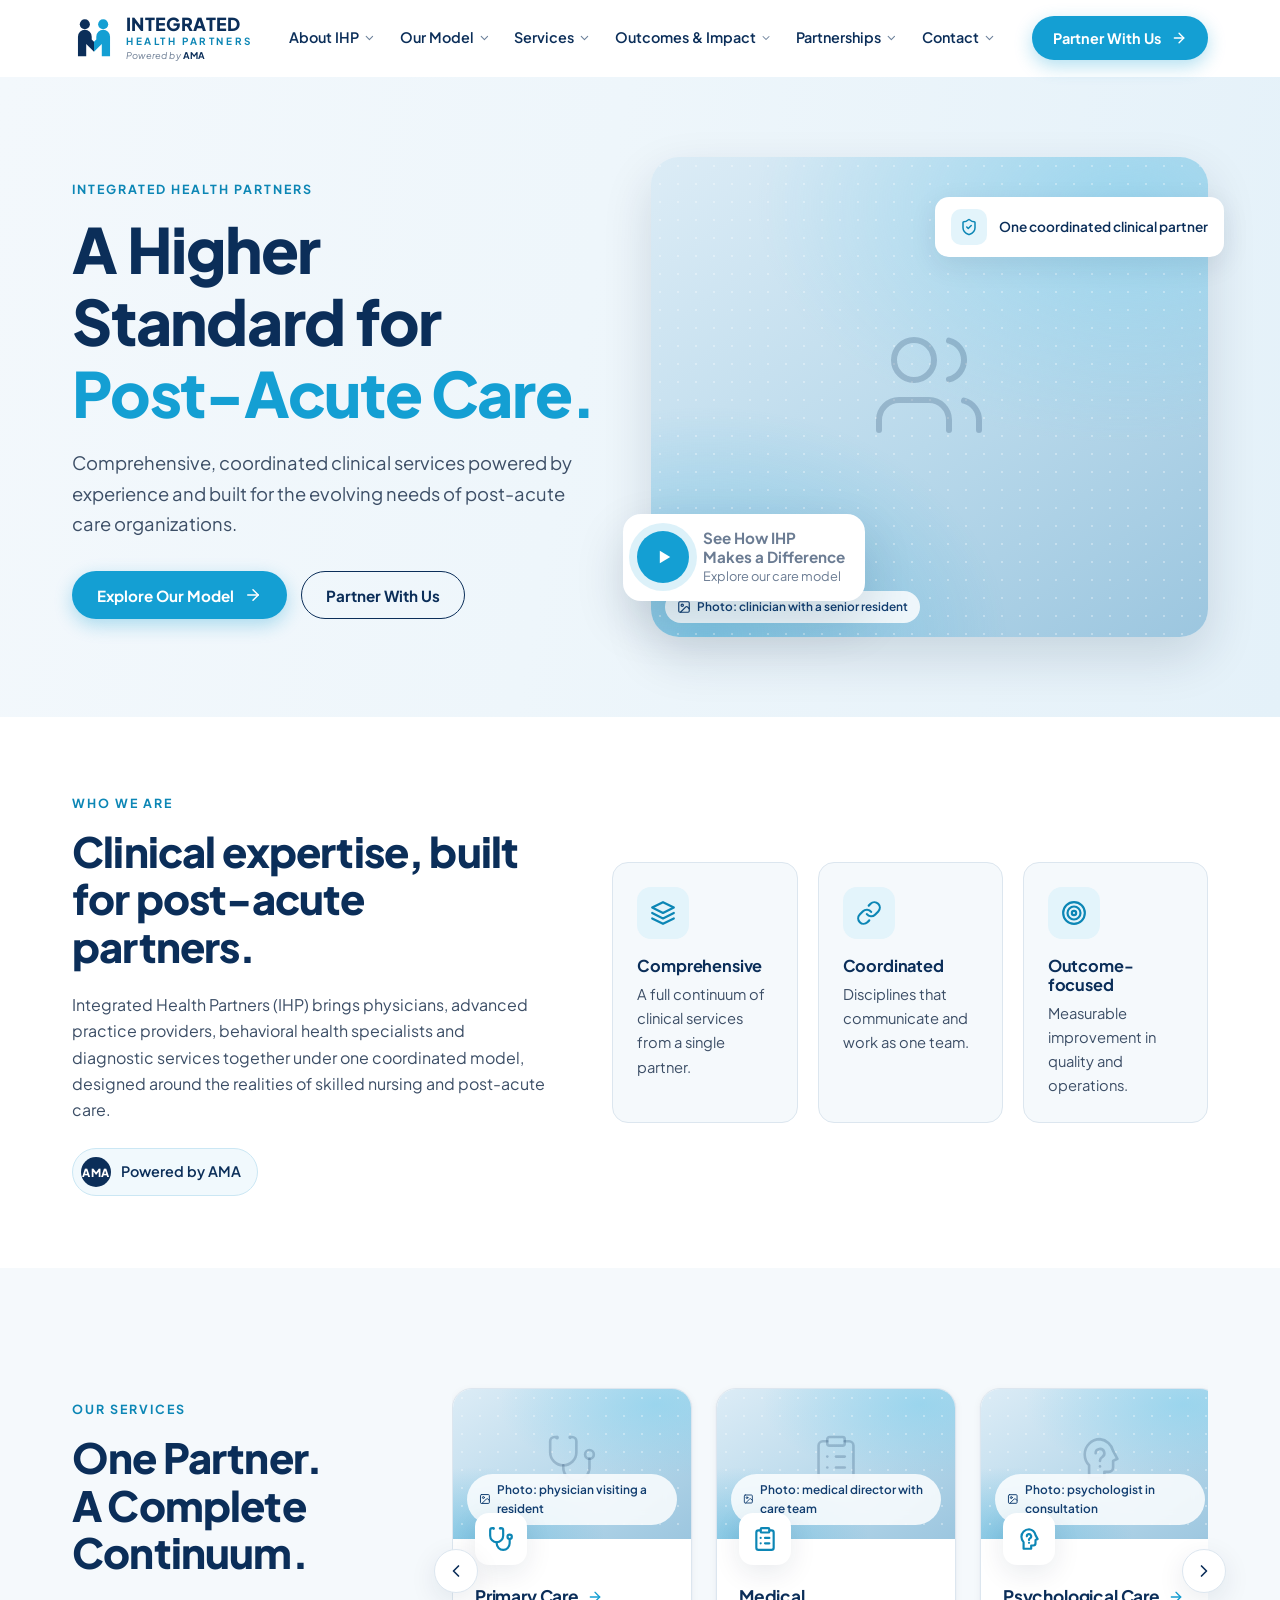
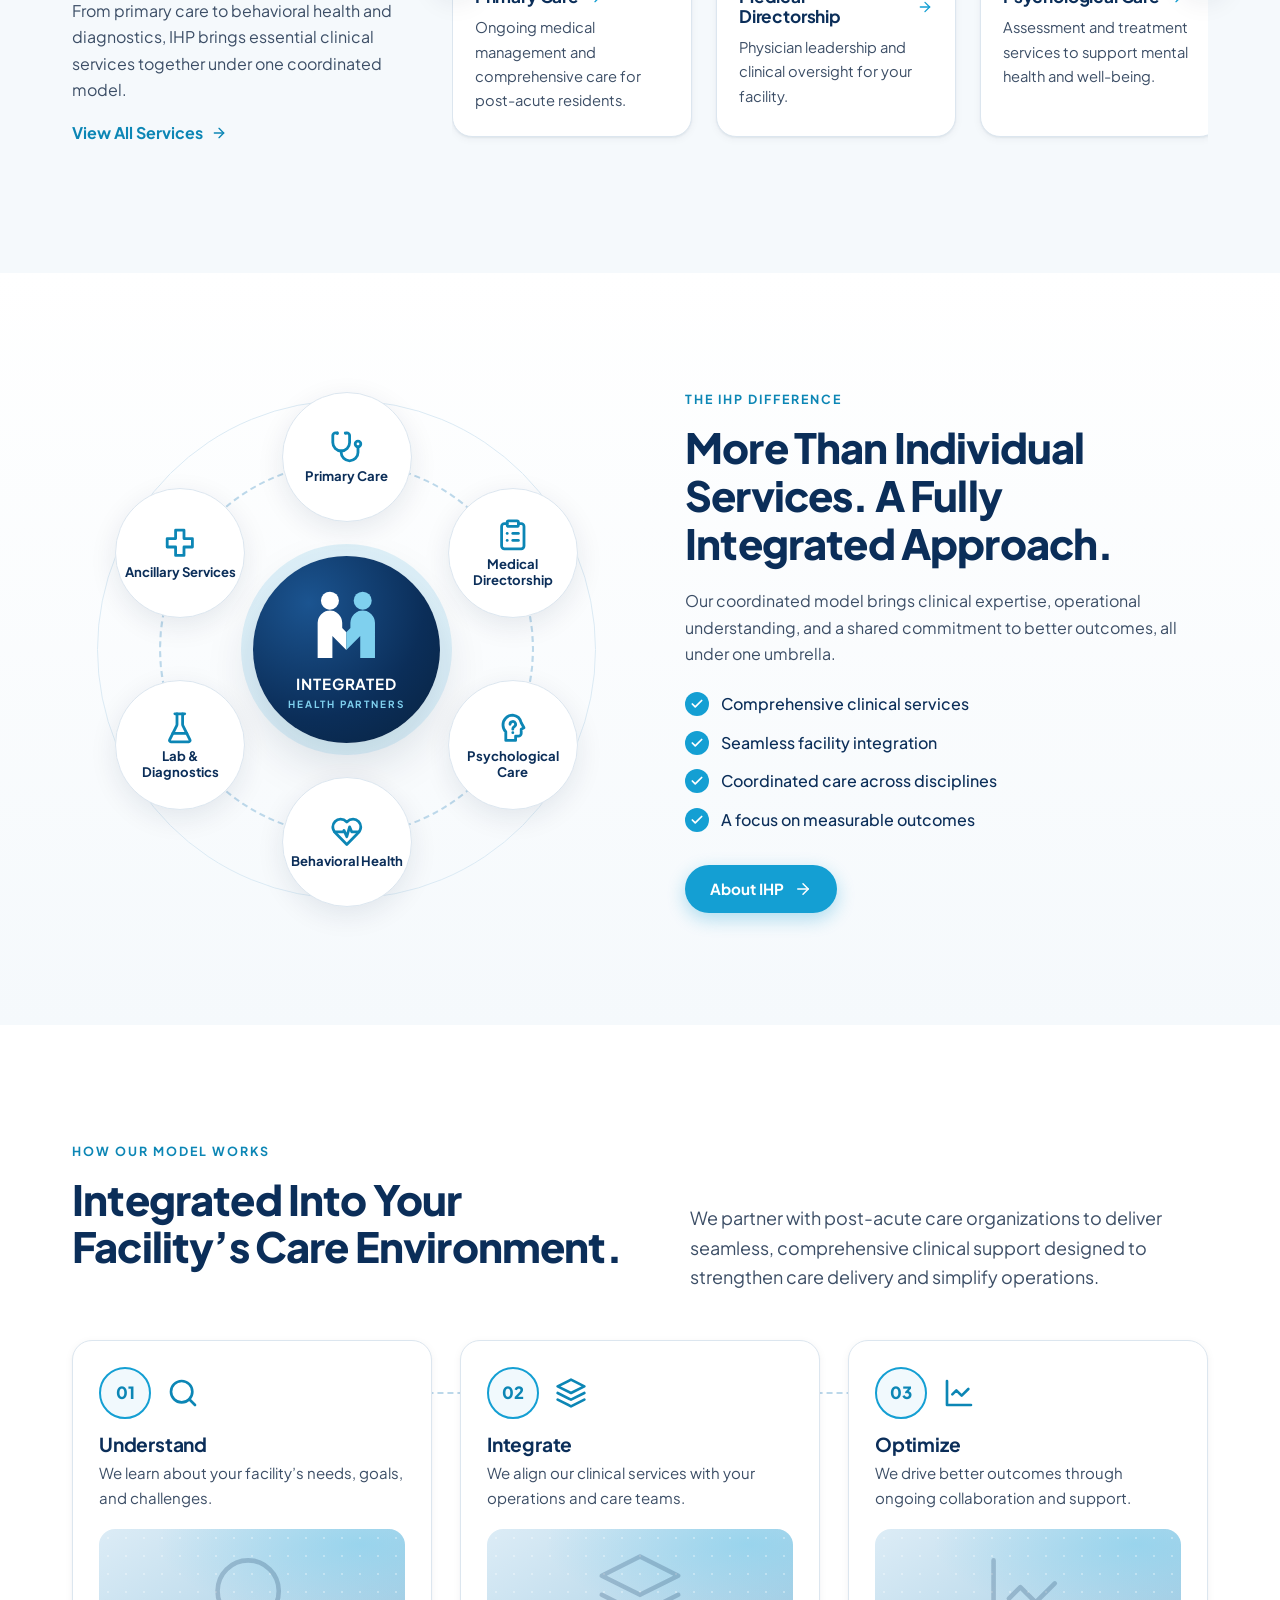
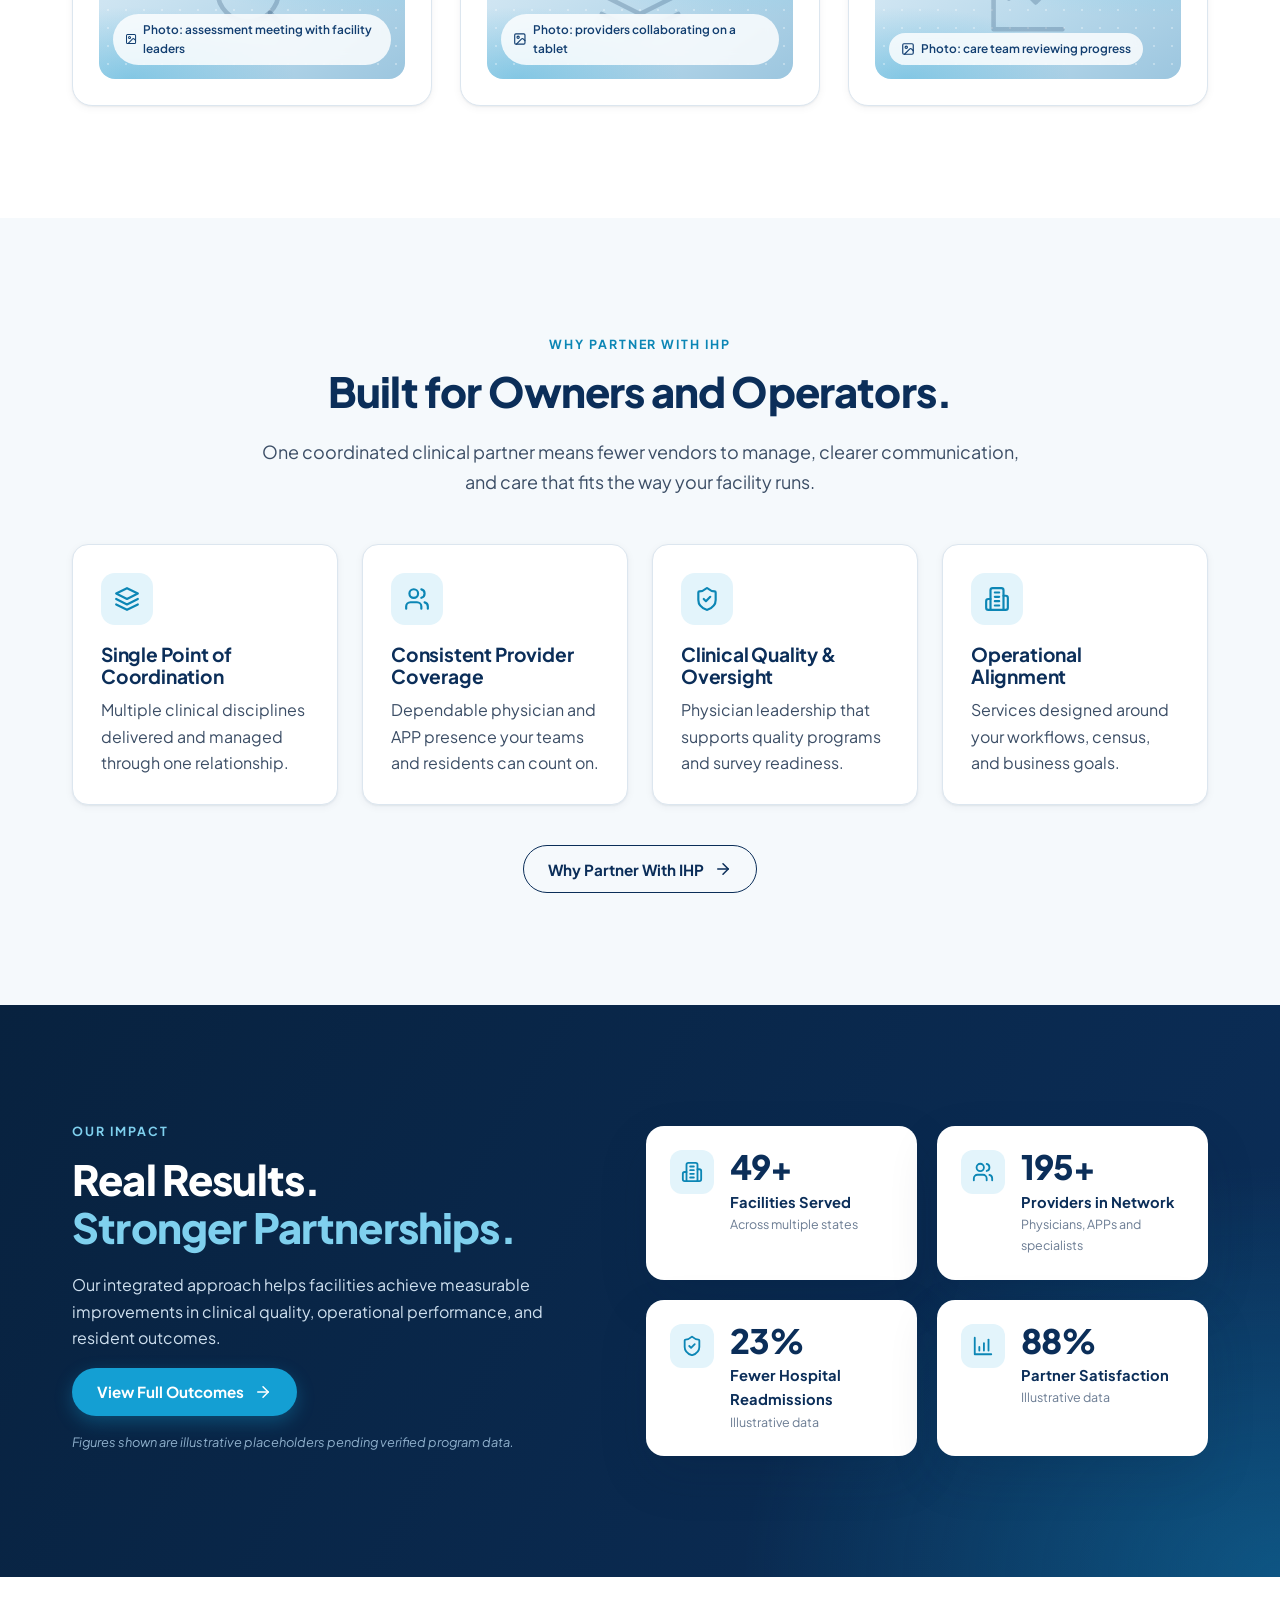
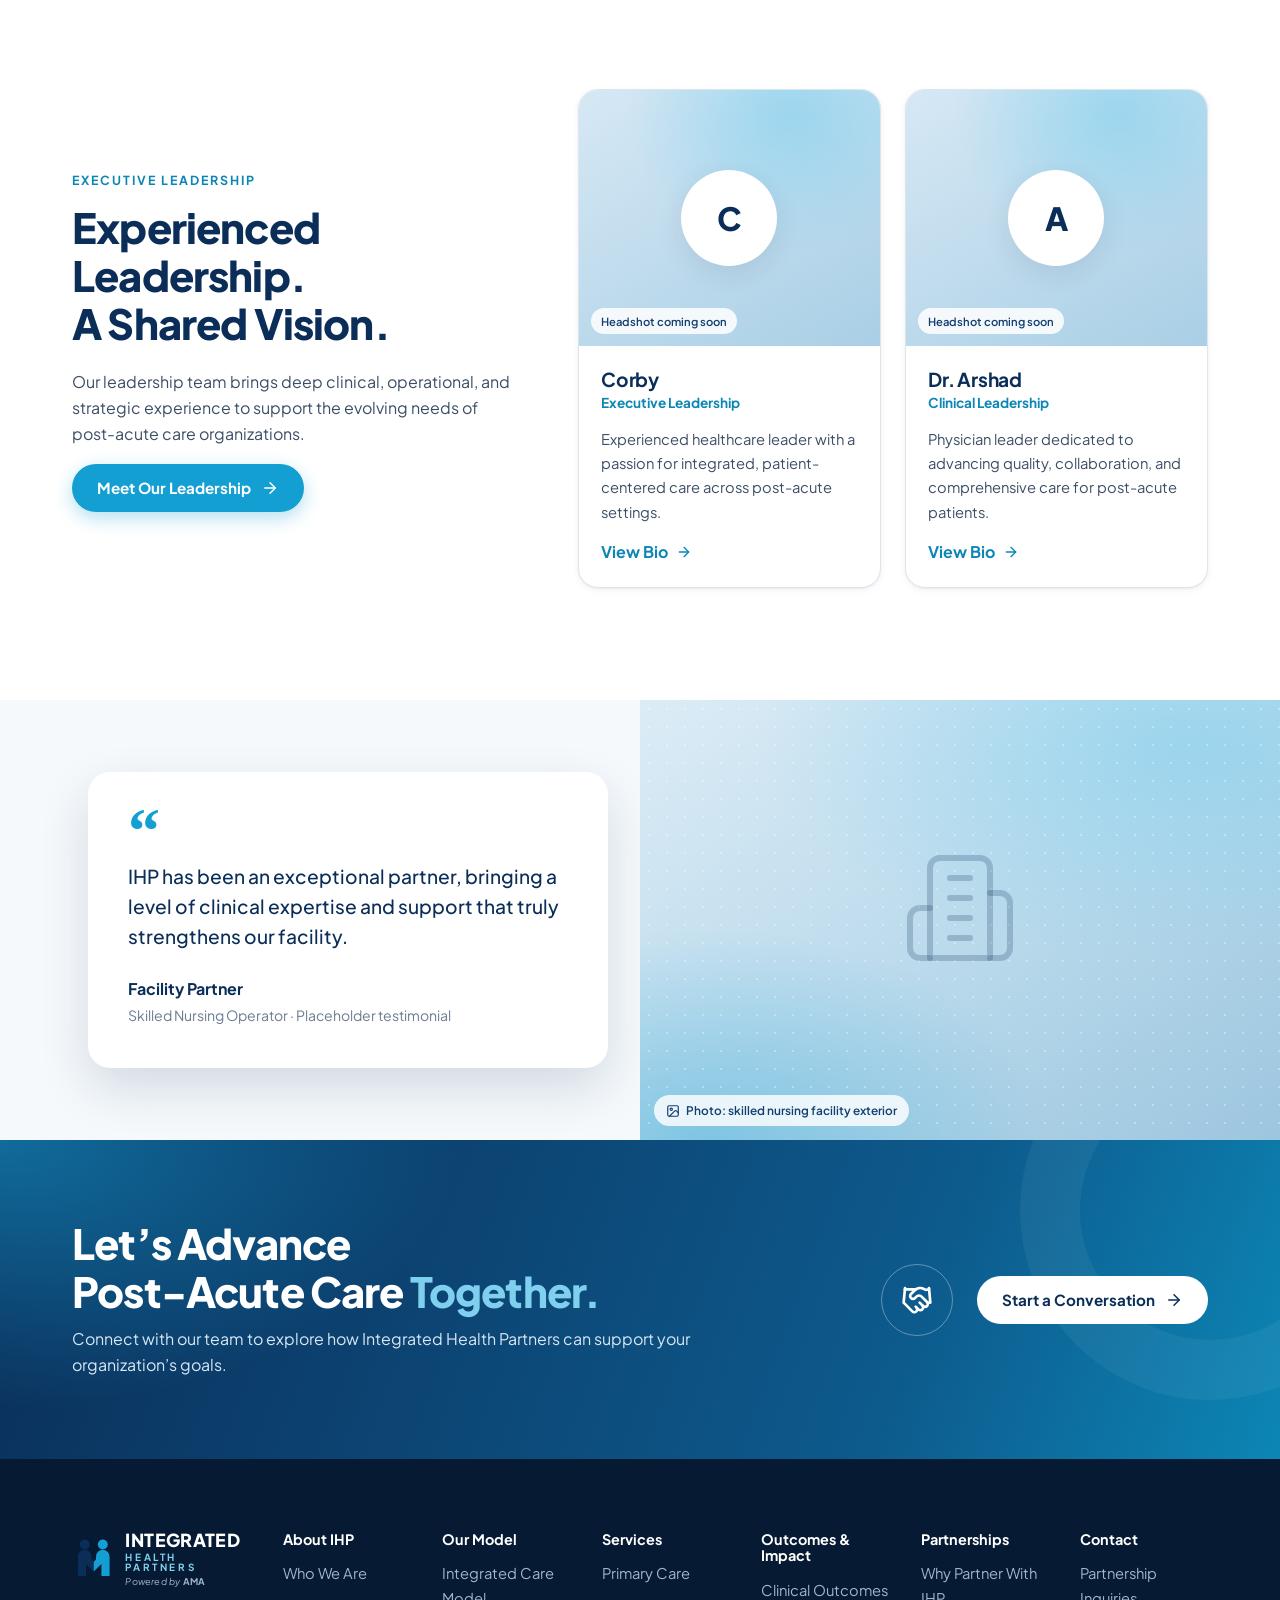
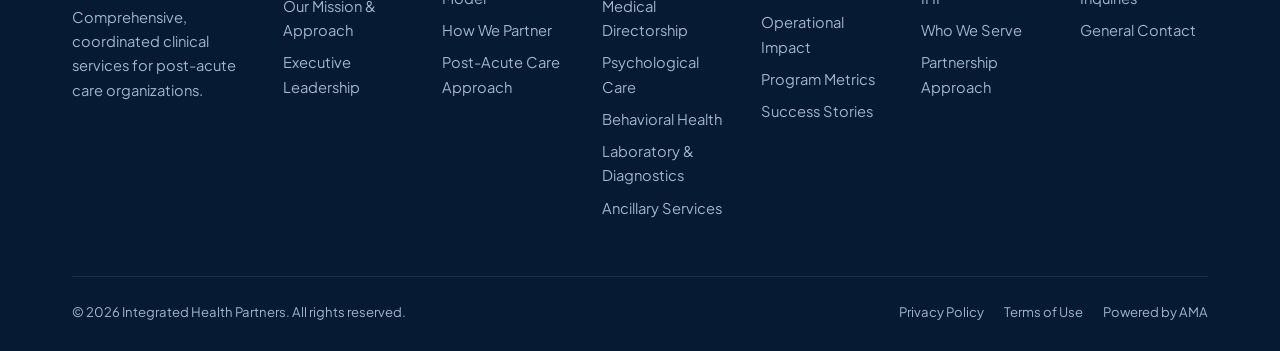
==== index.html @ da9cc73c "Build initial Integrated Health Partners website Static multi-page site following the IHP Proposed S" ====
<!doctype html>
<html lang="en" class="no-js">
<head>
  <meta charset="utf-8">
  <meta name="viewport" content="width=device-width, initial-scale=1">
  <title>Integrated Health Partners | A Higher Standard for Post-Acute Care</title>
  <meta name="description" content="Integrated Health Partners (IHP), powered by AMA, delivers comprehensive, coordinated clinical services for skilled nursing and post-acute care organizations.">
  <meta name="theme-color" content="#0b2e59">
  <meta property="og:title" content="Integrated Health Partners | A Higher Standard for Post-Acute Care">
  <meta property="og:description" content="Integrated Health Partners (IHP), powered by AMA, delivers comprehensive, coordinated clinical services for skilled nursing and post-acute care organizations.">
  <meta property="og:type" content="website">
  <link rel="icon" href="assets/img/favicon.svg" type="image/svg+xml">
  <link rel="preconnect" href="https://fonts.googleapis.com">
  <link rel="preconnect" href="https://fonts.gstatic.com" crossorigin>
  <link href="https://fonts.googleapis.com/css2?family=Plus+Jakarta+Sans:ital,wght@0,400;0,500;0,600;0,700;0,800;1,400&amp;display=swap" rel="stylesheet">
  <link rel="stylesheet" href="assets/css/styles.css">
</head>
<body>
<a class="skip-link" href="#main">Skip to content</a>
<header class="site-header">
  <div class="container header-inner">
    <a class="brand" href="index.html" aria-label="Integrated Health Partners home"><svg class="brand-mark" viewBox="0 0 48 48" aria-hidden="true"><circle cx="14" cy="9" r="5.5" fill="#0b2e59"/><circle cx="34" cy="9" r="5.5" fill="#149fd3"/><path d="M6.5 44V22.5a7.5 7.5 0 0 1 15 0v3.2l2.5 2.5V39l-8.5-8.5V44z" fill="#0b2e59"/><path d="M41.5 44V22.5a7.5 7.5 0 0 0-15 0v3.2L24 28.2V39l8.5-8.5V44z" fill="#149fd3"/></svg><span class="brand-text"><span class="brand-name">INTEGRATED</span><span class="brand-sub">HEALTH PARTNERS</span><span class="brand-powered">Powered by <b>AMA</b></span></span></a>
    <nav class="primary-nav" id="primary-nav" aria-label="Primary">
      <ul>
        <li class="has-dropdown"><a class="nav-link" href="about.html">About IHP<svg viewBox="0 0 24 24" fill="none" stroke="currentColor" stroke-width="2" stroke-linecap="round" stroke-linejoin="round" aria-hidden="true"><path d="m6 9 6 6 6-6"/></svg></a><ul class="dropdown"><li><a href="about.html#who-we-are">Who We Are</a></li><li><a href="about.html#mission">Our Mission &amp; Approach</a></li><li><a href="about.html#leadership">Executive Leadership</a></li></ul></li><li class="has-dropdown"><a class="nav-link" href="our-model.html">Our Model<svg viewBox="0 0 24 24" fill="none" stroke="currentColor" stroke-width="2" stroke-linecap="round" stroke-linejoin="round" aria-hidden="true"><path d="m6 9 6 6 6-6"/></svg></a><ul class="dropdown"><li><a href="our-model.html#integrated-care-model">Integrated Care Model</a></li><li><a href="our-model.html#how-we-partner">How We Partner</a></li><li><a href="our-model.html#post-acute-approach">Post-Acute Care Approach</a></li></ul></li><li class="has-dropdown"><a class="nav-link" href="services.html">Services<svg viewBox="0 0 24 24" fill="none" stroke="currentColor" stroke-width="2" stroke-linecap="round" stroke-linejoin="round" aria-hidden="true"><path d="m6 9 6 6 6-6"/></svg></a><ul class="dropdown"><li><a href="services.html#primary-care">Primary Care</a></li><li><a href="services.html#medical-directorship">Medical Directorship</a></li><li><a href="services.html#psychological-care">Psychological Care</a></li><li><a href="services.html#behavioral-health">Behavioral Health</a></li><li><a href="services.html#lab-diagnostics">Laboratory &amp; Diagnostics</a></li><li><a href="services.html#ancillary-services">Ancillary Services</a></li></ul></li><li class="has-dropdown"><a class="nav-link" href="outcomes.html">Outcomes &amp; Impact<svg viewBox="0 0 24 24" fill="none" stroke="currentColor" stroke-width="2" stroke-linecap="round" stroke-linejoin="round" aria-hidden="true"><path d="m6 9 6 6 6-6"/></svg></a><ul class="dropdown"><li><a href="outcomes.html#clinical-outcomes">Clinical Outcomes</a></li><li><a href="outcomes.html#operational-impact">Operational Impact</a></li><li><a href="outcomes.html#program-metrics">Program Metrics</a></li><li><a href="outcomes.html#success-stories">Success Stories</a></li></ul></li><li class="has-dropdown"><a class="nav-link" href="partnerships.html">Partnerships<svg viewBox="0 0 24 24" fill="none" stroke="currentColor" stroke-width="2" stroke-linecap="round" stroke-linejoin="round" aria-hidden="true"><path d="m6 9 6 6 6-6"/></svg></a><ul class="dropdown"><li><a href="partnerships.html#why-partner">Why Partner With IHP</a></li><li><a href="partnerships.html#who-we-serve">Who We Serve</a></li><li><a href="partnerships.html#partnership-approach">Partnership Approach</a></li></ul></li><li class="has-dropdown"><a class="nav-link" href="contact.html">Contact<svg viewBox="0 0 24 24" fill="none" stroke="currentColor" stroke-width="2" stroke-linecap="round" stroke-linejoin="round" aria-hidden="true"><path d="m6 9 6 6 6-6"/></svg></a><ul class="dropdown"><li><a href="contact.html#partnership-inquiries">Partnership Inquiries</a></li><li><a href="contact.html#general-contact">General Contact</a></li></ul></li>
      </ul>
      <div class="mobile-cta"><a class="btn btn--primary" href="contact.html#partnership-inquiries">Partner With Us <svg viewBox="0 0 24 24" fill="none" stroke="currentColor" stroke-width="2" stroke-linecap="round" stroke-linejoin="round" aria-hidden="true"><path d="M5 12h14"/><path d="m12 5 7 7-7 7"/></svg></a></div>
    </nav>
    <div class="header-cta">
      <a class="btn btn--primary" href="contact.html#partnership-inquiries">Partner With Us <svg viewBox="0 0 24 24" fill="none" stroke="currentColor" stroke-width="2" stroke-linecap="round" stroke-linejoin="round" aria-hidden="true"><path d="M5 12h14"/><path d="m12 5 7 7-7 7"/></svg></a>
      <button class="nav-toggle" type="button" aria-controls="primary-nav" aria-expanded="false" aria-label="Open menu">
        <span class="icon-open"><svg viewBox="0 0 24 24" fill="none" stroke="currentColor" stroke-width="2" stroke-linecap="round" stroke-linejoin="round" aria-hidden="true"><path d="M4 6h16M4 12h16M4 18h16"/></svg></span><span class="icon-close" style="display:none"><svg viewBox="0 0 24 24" fill="none" stroke="currentColor" stroke-width="2" stroke-linecap="round" stroke-linejoin="round" aria-hidden="true"><path d="M18 6 6 18M6 6l12 12"/></svg></span>
      </button>
    </div>
  </div>
</header>
<main id="main">

<section class="hero">
  <div class="container hero-grid">
    <div class="reveal">
      <span class="eyebrow">Integrated Health Partners</span>
      <h1>A Higher Standard for <span class="accent">Post-Acute Care.</span></h1>
      <p class="lead">Comprehensive, coordinated clinical services powered by experience and built for the evolving needs of post-acute care organizations.</p>
      <div class="btn-row">
        <a class="btn btn--primary" href="our-model.html">Explore Our Model <svg viewBox="0 0 24 24" fill="none" stroke="currentColor" stroke-width="2" stroke-linecap="round" stroke-linejoin="round" aria-hidden="true"><path d="M5 12h14"/><path d="m12 5 7 7-7 7"/></svg></a>
        <a class="btn btn--outline" href="contact.html#partnership-inquiries">Partner With Us</a>
      </div>
    </div>
    <div class="hero-media reveal reveal-d2">
      <div class="ph " role="img" aria-label="Photo placeholder: clinician with a senior resident"><span class="ph__icon"><svg viewBox="0 0 24 24" fill="none" stroke="currentColor" stroke-width="2" stroke-linecap="round" stroke-linejoin="round" aria-hidden="true"><path d="M16 21v-2a4 4 0 0 0-4-4H6a4 4 0 0 0-4 4v2"/><circle cx="9" cy="7" r="4"/><path d="M22 21v-2a4 4 0 0 0-3-3.87"/><path d="M16 3.13a4 4 0 0 1 0 7.75"/></svg></span><span class="ph__label"><svg viewBox="0 0 24 24" fill="none" stroke="currentColor" stroke-width="2" stroke-linecap="round" stroke-linejoin="round" aria-hidden="true"><rect width="18" height="18" x="3" y="3" rx="2"/><circle cx="9" cy="9" r="2"/><path d="m21 15-3.09-3.09a2 2 0 0 0-2.82 0L6 21"/></svg>Photo: clinician with a senior resident</span></div>
      <div class="hero-float"><span class="ic"><svg viewBox="0 0 24 24" fill="none" stroke="currentColor" stroke-width="2" stroke-linecap="round" stroke-linejoin="round" aria-hidden="true"><path d="M20 13c0 5-3.5 7.5-7.66 8.95a1 1 0 0 1-.67-.01C7.5 20.5 4 18 4 13V6a1 1 0 0 1 1-1c2 0 4.5-1.2 6.24-2.72a1.17 1.17 0 0 1 1.52 0C14.51 3.81 17 5 19 5a1 1 0 0 1 1 1z"/><path d="m9 12 2 2 4-4"/></svg></span>One coordinated clinical partner</div>
      <a class="hero-badge" href="our-model.html">
        <span class="play"><svg viewBox="0 0 24 24" fill="none" stroke="currentColor" stroke-width="2" stroke-linecap="round" stroke-linejoin="round" aria-hidden="true"><path d="M7 4.5v15l12.5-7.5z" fill="currentColor" stroke="none"/></svg></span>
        <span><strong>See How IHP<br>Makes a Difference</strong><span>Explore our care model</span></span>
      </a>
    </div>
  </div>
</section>

<section class="section section--tight" aria-labelledby="who-title">
  <div class="container intro-grid">
    <div class="reveal">
      <span class="eyebrow">Who We Are</span>
      <h2 id="who-title">Clinical expertise, built for post-acute partners.</h2>
      <p>Integrated Health Partners (IHP) brings physicians, advanced practice providers, behavioral health specialists and diagnostic services together under one coordinated model, designed around the realities of skilled nursing and post-acute care.</p>
      <div class="powered-chip"><span>AMA</span>Powered by AMA</div>
    </div>
    <div class="pillars">
      <div class="pillar reveal reveal-d1"><div class="icon-badge"><svg viewBox="0 0 24 24" fill="none" stroke="currentColor" stroke-width="2" stroke-linecap="round" stroke-linejoin="round" aria-hidden="true"><path d="m12 2 10 5-10 5L2 7z"/><path d="m2 17 10 5 10-5"/><path d="m2 12 10 5 10-5"/></svg></div><h3>Comprehensive</h3><p>A full continuum of clinical services from a single partner.</p></div>
      <div class="pillar reveal reveal-d2"><div class="icon-badge"><svg viewBox="0 0 24 24" fill="none" stroke="currentColor" stroke-width="2" stroke-linecap="round" stroke-linejoin="round" aria-hidden="true"><path d="M10 13a5 5 0 0 0 7.54.54l3-3a5 5 0 0 0-7.07-7.07l-1.72 1.71"/><path d="M14 11a5 5 0 0 0-7.54-.54l-3 3a5 5 0 0 0 7.07 7.07l1.71-1.71"/></svg></div><h3>Coordinated</h3><p>Disciplines that communicate and work as one team.</p></div>
      <div class="pillar reveal reveal-d3"><div class="icon-badge"><svg viewBox="0 0 24 24" fill="none" stroke="currentColor" stroke-width="2" stroke-linecap="round" stroke-linejoin="round" aria-hidden="true"><circle cx="12" cy="12" r="10"/><circle cx="12" cy="12" r="6"/><circle cx="12" cy="12" r="2"/></svg></div><h3>Outcome-focused</h3><p>Measurable improvement in quality and operations.</p></div>
    </div>
  </div>
</section>

<section class="section section--tint" aria-labelledby="services-title">
  <div class="container services-band">
    <div class="reveal">
      <span class="eyebrow">Our Services</span>
      <h2 id="services-title">One Partner. <br>A Complete Continuum.</h2>
      <p>From primary care to behavioral health and diagnostics, IHP brings essential clinical services together under one coordinated model.</p>
      <a class="text-link" href="services.html">View All Services <svg viewBox="0 0 24 24" fill="none" stroke="currentColor" stroke-width="2" stroke-linecap="round" stroke-linejoin="round" aria-hidden="true"><path d="M5 12h14"/><path d="m12 5 7 7-7 7"/></svg></a>
    </div>
    <div class="carousel reveal reveal-d2" data-carousel>
      <button class="carousel-btn carousel-btn--prev" type="button" aria-label="Previous services"><svg viewBox="0 0 24 24" fill="none" stroke="currentColor" stroke-width="2" stroke-linecap="round" stroke-linejoin="round" aria-hidden="true"><path d="m15 18-6-6 6-6"/></svg></button>
      <div class="carousel-track" tabindex="0" aria-label="Clinical services">
        <a class="service-card" href="services.html#primary-care">
          <div class="ph " role="img" aria-label="Photo placeholder: physician visiting a resident"><span class="ph__icon"><svg viewBox="0 0 24 24" fill="none" stroke="currentColor" stroke-width="2" stroke-linecap="round" stroke-linejoin="round" aria-hidden="true"><path d="M4.8 2.3A.3.3 0 1 0 5 2H4a2 2 0 0 0-2 2v5a6 6 0 0 0 12 0V4a2 2 0 0 0-2-2h-1a.2.2 0 1 0 .3.3"/><path d="M8 15v1a6 6 0 0 0 12 0v-4"/><circle cx="20" cy="10" r="2"/></svg></span><span class="ph__label"><svg viewBox="0 0 24 24" fill="none" stroke="currentColor" stroke-width="2" stroke-linecap="round" stroke-linejoin="round" aria-hidden="true"><rect width="18" height="18" x="3" y="3" rx="2"/><circle cx="9" cy="9" r="2"/><path d="m21 15-3.09-3.09a2 2 0 0 0-2.82 0L6 21"/></svg>Photo: physician visiting a resident</span></div>
          <div class="service-card__body">
            <span class="service-card__icon"><svg viewBox="0 0 24 24" fill="none" stroke="currentColor" stroke-width="2" stroke-linecap="round" stroke-linejoin="round" aria-hidden="true"><path d="M4.8 2.3A.3.3 0 1 0 5 2H4a2 2 0 0 0-2 2v5a6 6 0 0 0 12 0V4a2 2 0 0 0-2-2h-1a.2.2 0 1 0 .3.3"/><path d="M8 15v1a6 6 0 0 0 12 0v-4"/><circle cx="20" cy="10" r="2"/></svg></span>
            <h3>Primary Care <svg viewBox="0 0 24 24" fill="none" stroke="currentColor" stroke-width="2" stroke-linecap="round" stroke-linejoin="round" aria-hidden="true"><path d="M5 12h14"/><path d="m12 5 7 7-7 7"/></svg></h3>
            <p>Ongoing medical management and comprehensive care for post-acute residents.</p>
          </div>
        </a>
        <a class="service-card" href="services.html#medical-directorship">
          <div class="ph " role="img" aria-label="Photo placeholder: medical director with care team"><span class="ph__icon"><svg viewBox="0 0 24 24" fill="none" stroke="currentColor" stroke-width="2" stroke-linecap="round" stroke-linejoin="round" aria-hidden="true"><rect width="8" height="4" x="8" y="2" rx="1"/><path d="M16 4h2a2 2 0 0 1 2 2v14a2 2 0 0 1-2 2H6a2 2 0 0 1-2-2V6a2 2 0 0 1 2-2h2"/><path d="M12 11h4"/><path d="M12 16h4"/><path d="M8 11h.01"/><path d="M8 16h.01"/></svg></span><span class="ph__label"><svg viewBox="0 0 24 24" fill="none" stroke="currentColor" stroke-width="2" stroke-linecap="round" stroke-linejoin="round" aria-hidden="true"><rect width="18" height="18" x="3" y="3" rx="2"/><circle cx="9" cy="9" r="2"/><path d="m21 15-3.09-3.09a2 2 0 0 0-2.82 0L6 21"/></svg>Photo: medical director with care team</span></div>
          <div class="service-card__body">
            <span class="service-card__icon"><svg viewBox="0 0 24 24" fill="none" stroke="currentColor" stroke-width="2" stroke-linecap="round" stroke-linejoin="round" aria-hidden="true"><rect width="8" height="4" x="8" y="2" rx="1"/><path d="M16 4h2a2 2 0 0 1 2 2v14a2 2 0 0 1-2 2H6a2 2 0 0 1-2-2V6a2 2 0 0 1 2-2h2"/><path d="M12 11h4"/><path d="M12 16h4"/><path d="M8 11h.01"/><path d="M8 16h.01"/></svg></span>
            <h3>Medical Directorship <svg viewBox="0 0 24 24" fill="none" stroke="currentColor" stroke-width="2" stroke-linecap="round" stroke-linejoin="round" aria-hidden="true"><path d="M5 12h14"/><path d="m12 5 7 7-7 7"/></svg></h3>
            <p>Physician leadership and clinical oversight for your facility.</p>
          </div>
        </a>
        <a class="service-card" href="services.html#psychological-care">
          <div class="ph " role="img" aria-label="Photo placeholder: psychologist in consultation"><span class="ph__icon"><svg viewBox="0 0 24 24" fill="none" stroke="currentColor" stroke-width="2" stroke-linecap="round" stroke-linejoin="round" aria-hidden="true"><path d="M12 3a7 7 0 0 0-7 7c0 2 .8 3.7 2 4.9V21h7v-3h2a2 2 0 0 0 2-2v-3l2-1-2-3.6A7 7 0 0 0 12 3z"/><path d="M10 9.5a2 2 0 1 1 3 1.7c-.6.4-1 .9-1 1.6V13"/><path d="M12 15.5h.01"/></svg></span><span class="ph__label"><svg viewBox="0 0 24 24" fill="none" stroke="currentColor" stroke-width="2" stroke-linecap="round" stroke-linejoin="round" aria-hidden="true"><rect width="18" height="18" x="3" y="3" rx="2"/><circle cx="9" cy="9" r="2"/><path d="m21 15-3.09-3.09a2 2 0 0 0-2.82 0L6 21"/></svg>Photo: psychologist in consultation</span></div>
          <div class="service-card__body">
            <span class="service-card__icon"><svg viewBox="0 0 24 24" fill="none" stroke="currentColor" stroke-width="2" stroke-linecap="round" stroke-linejoin="round" aria-hidden="true"><path d="M12 3a7 7 0 0 0-7 7c0 2 .8 3.7 2 4.9V21h7v-3h2a2 2 0 0 0 2-2v-3l2-1-2-3.6A7 7 0 0 0 12 3z"/><path d="M10 9.5a2 2 0 1 1 3 1.7c-.6.4-1 .9-1 1.6V13"/><path d="M12 15.5h.01"/></svg></span>
            <h3>Psychological Care <svg viewBox="0 0 24 24" fill="none" stroke="currentColor" stroke-width="2" stroke-linecap="round" stroke-linejoin="round" aria-hidden="true"><path d="M5 12h14"/><path d="m12 5 7 7-7 7"/></svg></h3>
            <p>Assessment and treatment services to support mental health and well-being.</p>
          </div>
        </a>
        <a class="service-card" href="services.html#behavioral-health">
          <div class="ph " role="img" aria-label="Photo placeholder: behavioral health clinician"><span class="ph__icon"><svg viewBox="0 0 24 24" fill="none" stroke="currentColor" stroke-width="2" stroke-linecap="round" stroke-linejoin="round" aria-hidden="true"><path d="M19 14c1.49-1.46 3-3.21 3-5.5A5.5 5.5 0 0 0 16.5 3c-1.76 0-3 .5-4.5 2-1.5-1.5-2.74-2-4.5-2A5.5 5.5 0 0 0 2 8.5c0 2.3 1.5 4.05 3 5.5l7 7Z"/><path d="M3.22 12H9.5l.5-1 2 4.5 2-7 1.5 3.5h5.27"/></svg></span><span class="ph__label"><svg viewBox="0 0 24 24" fill="none" stroke="currentColor" stroke-width="2" stroke-linecap="round" stroke-linejoin="round" aria-hidden="true"><rect width="18" height="18" x="3" y="3" rx="2"/><circle cx="9" cy="9" r="2"/><path d="m21 15-3.09-3.09a2 2 0 0 0-2.82 0L6 21"/></svg>Photo: behavioral health clinician</span></div>
          <div class="service-card__body">
            <span class="service-card__icon"><svg viewBox="0 0 24 24" fill="none" stroke="currentColor" stroke-width="2" stroke-linecap="round" stroke-linejoin="round" aria-hidden="true"><path d="M19 14c1.49-1.46 3-3.21 3-5.5A5.5 5.5 0 0 0 16.5 3c-1.76 0-3 .5-4.5 2-1.5-1.5-2.74-2-4.5-2A5.5 5.5 0 0 0 2 8.5c0 2.3 1.5 4.05 3 5.5l7 7Z"/><path d="M3.22 12H9.5l.5-1 2 4.5 2-7 1.5 3.5h5.27"/></svg></span>
            <h3>Behavioral Health <svg viewBox="0 0 24 24" fill="none" stroke="currentColor" stroke-width="2" stroke-linecap="round" stroke-linejoin="round" aria-hidden="true"><path d="M5 12h14"/><path d="m12 5 7 7-7 7"/></svg></h3>
            <p>Integrated behavioral health support for improved resident outcomes.</p>
          </div>
        </a>
        <a class="service-card" href="services.html#lab-diagnostics">
          <div class="ph " role="img" aria-label="Photo placeholder: lab technician with samples"><span class="ph__icon"><svg viewBox="0 0 24 24" fill="none" stroke="currentColor" stroke-width="2" stroke-linecap="round" stroke-linejoin="round" aria-hidden="true"><path d="M10 2v7.53a2 2 0 0 1-.21.9L4.72 20.55a1 1 0 0 0 .9 1.45h12.76a1 1 0 0 0 .9-1.45l-5.07-10.13A2 2 0 0 1 14 9.53V2"/><path d="M8.5 2h7"/><path d="M7 16h10"/></svg></span><span class="ph__label"><svg viewBox="0 0 24 24" fill="none" stroke="currentColor" stroke-width="2" stroke-linecap="round" stroke-linejoin="round" aria-hidden="true"><rect width="18" height="18" x="3" y="3" rx="2"/><circle cx="9" cy="9" r="2"/><path d="m21 15-3.09-3.09a2 2 0 0 0-2.82 0L6 21"/></svg>Photo: lab technician with samples</span></div>
          <div class="service-card__body">
            <span class="service-card__icon"><svg viewBox="0 0 24 24" fill="none" stroke="currentColor" stroke-width="2" stroke-linecap="round" stroke-linejoin="round" aria-hidden="true"><path d="M10 2v7.53a2 2 0 0 1-.21.9L4.72 20.55a1 1 0 0 0 .9 1.45h12.76a1 1 0 0 0 .9-1.45l-5.07-10.13A2 2 0 0 1 14 9.53V2"/><path d="M8.5 2h7"/><path d="M7 16h10"/></svg></span>
            <h3>Laboratory &amp; Diagnostics <svg viewBox="0 0 24 24" fill="none" stroke="currentColor" stroke-width="2" stroke-linecap="round" stroke-linejoin="round" aria-hidden="true"><path d="M5 12h14"/><path d="m12 5 7 7-7 7"/></svg></h3>
            <p>On-site lab testing and diagnostic imaging to speed clinical decisions.</p>
          </div>
        </a>
        <a class="service-card" href="services.html#ancillary-services">
          <div class="ph " role="img" aria-label="Photo placeholder: specialist visit in a facility"><span class="ph__icon"><svg viewBox="0 0 24 24" fill="none" stroke="currentColor" stroke-width="2" stroke-linecap="round" stroke-linejoin="round" aria-hidden="true"><path d="M9 3h6v6h6v6h-6v6H9v-6H3V9h6z"/></svg></span><span class="ph__label"><svg viewBox="0 0 24 24" fill="none" stroke="currentColor" stroke-width="2" stroke-linecap="round" stroke-linejoin="round" aria-hidden="true"><rect width="18" height="18" x="3" y="3" rx="2"/><circle cx="9" cy="9" r="2"/><path d="m21 15-3.09-3.09a2 2 0 0 0-2.82 0L6 21"/></svg>Photo: specialist visit in a facility</span></div>
          <div class="service-card__body">
            <span class="service-card__icon"><svg viewBox="0 0 24 24" fill="none" stroke="currentColor" stroke-width="2" stroke-linecap="round" stroke-linejoin="round" aria-hidden="true"><path d="M9 3h6v6h6v6h-6v6H9v-6H3V9h6z"/></svg></span>
            <h3>Ancillary Services <svg viewBox="0 0 24 24" fill="none" stroke="currentColor" stroke-width="2" stroke-linecap="round" stroke-linejoin="round" aria-hidden="true"><path d="M5 12h14"/><path d="m12 5 7 7-7 7"/></svg></h3>
            <p>Supporting clinical services and coordinated access to specialty care.</p>
          </div>
        </a>
      </div>
      <button class="carousel-btn carousel-btn--next" type="button" aria-label="Next services"><svg viewBox="0 0 24 24" fill="none" stroke="currentColor" stroke-width="2" stroke-linecap="round" stroke-linejoin="round" aria-hidden="true"><path d="m9 18 6-6-6-6"/></svg></button>
    </div>
  </div>
</section>

<section class="section difference" aria-labelledby="diff-title">
  <div class="container difference-grid">
    <div class="orbit reveal" aria-label="IHP integrated service lines">
      <div class="orbit-ring orbit-ring--outer"></div>
      <div class="orbit-ring"></div>
      <div class="orbit-core"><svg viewBox="0 0 48 48" aria-hidden="true"><circle cx="14" cy="9" r="5.5" fill="#fff"/><circle cx="34" cy="9" r="5.5" fill="#7fd0ee"/><path d="M6.5 44V22.5a7.5 7.5 0 0 1 15 0v3.2l2.5 2.5V39l-8.5-8.5V44z" fill="#fff"/><path d="M41.5 44V22.5a7.5 7.5 0 0 0-15 0v3.2L24 28.2V39l8.5-8.5V44z" fill="#7fd0ee"/></svg><strong>INTEGRATED</strong><span>HEALTH PARTNERS</span></div>
      <a class="orbit-node" href="services.html#primary-care" style="left:50.0%;top:13.0%"><svg viewBox="0 0 24 24" fill="none" stroke="currentColor" stroke-width="2" stroke-linecap="round" stroke-linejoin="round" aria-hidden="true"><path d="M4.8 2.3A.3.3 0 1 0 5 2H4a2 2 0 0 0-2 2v5a6 6 0 0 0 12 0V4a2 2 0 0 0-2-2h-1a.2.2 0 1 0 .3.3"/><path d="M8 15v1a6 6 0 0 0 12 0v-4"/><circle cx="20" cy="10" r="2"/></svg><span>Primary Care</span></a><a class="orbit-node" href="services.html#medical-directorship" style="left:82.0%;top:31.5%"><svg viewBox="0 0 24 24" fill="none" stroke="currentColor" stroke-width="2" stroke-linecap="round" stroke-linejoin="round" aria-hidden="true"><rect width="8" height="4" x="8" y="2" rx="1"/><path d="M16 4h2a2 2 0 0 1 2 2v14a2 2 0 0 1-2 2H6a2 2 0 0 1-2-2V6a2 2 0 0 1 2-2h2"/><path d="M12 11h4"/><path d="M12 16h4"/><path d="M8 11h.01"/><path d="M8 16h.01"/></svg><span>Medical Directorship</span></a><a class="orbit-node" href="services.html#psychological-care" style="left:82.0%;top:68.5%"><svg viewBox="0 0 24 24" fill="none" stroke="currentColor" stroke-width="2" stroke-linecap="round" stroke-linejoin="round" aria-hidden="true"><path d="M12 3a7 7 0 0 0-7 7c0 2 .8 3.7 2 4.9V21h7v-3h2a2 2 0 0 0 2-2v-3l2-1-2-3.6A7 7 0 0 0 12 3z"/><path d="M10 9.5a2 2 0 1 1 3 1.7c-.6.4-1 .9-1 1.6V13"/><path d="M12 15.5h.01"/></svg><span>Psychological Care</span></a><a class="orbit-node" href="services.html#behavioral-health" style="left:50.0%;top:87.0%"><svg viewBox="0 0 24 24" fill="none" stroke="currentColor" stroke-width="2" stroke-linecap="round" stroke-linejoin="round" aria-hidden="true"><path d="M19 14c1.49-1.46 3-3.21 3-5.5A5.5 5.5 0 0 0 16.5 3c-1.76 0-3 .5-4.5 2-1.5-1.5-2.74-2-4.5-2A5.5 5.5 0 0 0 2 8.5c0 2.3 1.5 4.05 3 5.5l7 7Z"/><path d="M3.22 12H9.5l.5-1 2 4.5 2-7 1.5 3.5h5.27"/></svg><span>Behavioral Health</span></a><a class="orbit-node" href="services.html#lab-diagnostics" style="left:18.0%;top:68.5%"><svg viewBox="0 0 24 24" fill="none" stroke="currentColor" stroke-width="2" stroke-linecap="round" stroke-linejoin="round" aria-hidden="true"><path d="M10 2v7.53a2 2 0 0 1-.21.9L4.72 20.55a1 1 0 0 0 .9 1.45h12.76a1 1 0 0 0 .9-1.45l-5.07-10.13A2 2 0 0 1 14 9.53V2"/><path d="M8.5 2h7"/><path d="M7 16h10"/></svg><span>Lab &amp; Diagnostics</span></a><a class="orbit-node" href="services.html#ancillary-services" style="left:18.0%;top:31.5%"><svg viewBox="0 0 24 24" fill="none" stroke="currentColor" stroke-width="2" stroke-linecap="round" stroke-linejoin="round" aria-hidden="true"><path d="M9 3h6v6h6v6h-6v6H9v-6H3V9h6z"/></svg><span>Ancillary Services</span></a>
    </div>
    <div class="reveal reveal-d2">
      <span class="eyebrow">The IHP Difference</span>
      <h2 id="diff-title">More Than Individual Services. A Fully Integrated Approach.</h2>
      <p>Our coordinated model brings clinical expertise, operational understanding, and a shared commitment to better outcomes, all under one umbrella.</p>
      <ul class="checklist">
        <li><span class="tick"><svg viewBox="0 0 24 24" fill="none" stroke="currentColor" stroke-width="2" stroke-linecap="round" stroke-linejoin="round" aria-hidden="true"><path d="M20 6 9 17l-5-5"/></svg></span>Comprehensive clinical services</li>
        <li><span class="tick"><svg viewBox="0 0 24 24" fill="none" stroke="currentColor" stroke-width="2" stroke-linecap="round" stroke-linejoin="round" aria-hidden="true"><path d="M20 6 9 17l-5-5"/></svg></span>Seamless facility integration</li>
        <li><span class="tick"><svg viewBox="0 0 24 24" fill="none" stroke="currentColor" stroke-width="2" stroke-linecap="round" stroke-linejoin="round" aria-hidden="true"><path d="M20 6 9 17l-5-5"/></svg></span>Coordinated care across disciplines</li>
        <li><span class="tick"><svg viewBox="0 0 24 24" fill="none" stroke="currentColor" stroke-width="2" stroke-linecap="round" stroke-linejoin="round" aria-hidden="true"><path d="M20 6 9 17l-5-5"/></svg></span>A focus on measurable outcomes</li>
      </ul>
      <a class="btn btn--primary" href="about.html">About IHP <svg viewBox="0 0 24 24" fill="none" stroke="currentColor" stroke-width="2" stroke-linecap="round" stroke-linejoin="round" aria-hidden="true"><path d="M5 12h14"/><path d="m12 5 7 7-7 7"/></svg></a>
    </div>
  </div>
</section>

<section class="section" aria-labelledby="model-title">
  <div class="container">
    <div class="split-head reveal">
      <div>
        <span class="eyebrow">How Our Model Works</span>
        <h2 id="model-title">Integrated Into Your Facility’s Care Environment.</h2>
      </div>
      <p class="lead">We partner with post-acute care organizations to deliver seamless, comprehensive clinical support designed to strengthen care delivery and simplify operations.</p>
    </div>
    <div class="steps">
      <article class="step reveal reveal-d1">
        <div class="step-top"><span class="step-num">01</span><span class="ic"><svg viewBox="0 0 24 24" fill="none" stroke="currentColor" stroke-width="2" stroke-linecap="round" stroke-linejoin="round" aria-hidden="true"><circle cx="11" cy="11" r="8"/><path d="m21 21-4.3-4.3"/></svg></span></div>
        <h3>Understand</h3>
        <p>We learn about your facility’s needs, goals, and challenges.</p>
        <div class="ph " role="img" aria-label="Photo placeholder: assessment meeting with facility leaders"><span class="ph__icon"><svg viewBox="0 0 24 24" fill="none" stroke="currentColor" stroke-width="2" stroke-linecap="round" stroke-linejoin="round" aria-hidden="true"><circle cx="11" cy="11" r="8"/><path d="m21 21-4.3-4.3"/></svg></span><span class="ph__label"><svg viewBox="0 0 24 24" fill="none" stroke="currentColor" stroke-width="2" stroke-linecap="round" stroke-linejoin="round" aria-hidden="true"><rect width="18" height="18" x="3" y="3" rx="2"/><circle cx="9" cy="9" r="2"/><path d="m21 15-3.09-3.09a2 2 0 0 0-2.82 0L6 21"/></svg>Photo: assessment meeting with facility leaders</span></div>
      </article>
      <article class="step reveal reveal-d2">
        <div class="step-top"><span class="step-num">02</span><span class="ic"><svg viewBox="0 0 24 24" fill="none" stroke="currentColor" stroke-width="2" stroke-linecap="round" stroke-linejoin="round" aria-hidden="true"><path d="m12 2 10 5-10 5L2 7z"/><path d="m2 17 10 5 10-5"/><path d="m2 12 10 5 10-5"/></svg></span></div>
        <h3>Integrate</h3>
        <p>We align our clinical services with your operations and care teams.</p>
        <div class="ph " role="img" aria-label="Photo placeholder: providers collaborating on a tablet"><span class="ph__icon"><svg viewBox="0 0 24 24" fill="none" stroke="currentColor" stroke-width="2" stroke-linecap="round" stroke-linejoin="round" aria-hidden="true"><path d="m12 2 10 5-10 5L2 7z"/><path d="m2 17 10 5 10-5"/><path d="m2 12 10 5 10-5"/></svg></span><span class="ph__label"><svg viewBox="0 0 24 24" fill="none" stroke="currentColor" stroke-width="2" stroke-linecap="round" stroke-linejoin="round" aria-hidden="true"><rect width="18" height="18" x="3" y="3" rx="2"/><circle cx="9" cy="9" r="2"/><path d="m21 15-3.09-3.09a2 2 0 0 0-2.82 0L6 21"/></svg>Photo: providers collaborating on a tablet</span></div>
      </article>
      <article class="step reveal reveal-d3">
        <div class="step-top"><span class="step-num">03</span><span class="ic"><svg viewBox="0 0 24 24" fill="none" stroke="currentColor" stroke-width="2" stroke-linecap="round" stroke-linejoin="round" aria-hidden="true"><path d="M3 3v18h18"/><path d="m19 9-5 5-4-4-3 3"/></svg></span></div>
        <h3>Optimize</h3>
        <p>We drive better outcomes through ongoing collaboration and support.</p>
        <div class="ph " role="img" aria-label="Photo placeholder: care team reviewing progress"><span class="ph__icon"><svg viewBox="0 0 24 24" fill="none" stroke="currentColor" stroke-width="2" stroke-linecap="round" stroke-linejoin="round" aria-hidden="true"><path d="M3 3v18h18"/><path d="m19 9-5 5-4-4-3 3"/></svg></span><span class="ph__label"><svg viewBox="0 0 24 24" fill="none" stroke="currentColor" stroke-width="2" stroke-linecap="round" stroke-linejoin="round" aria-hidden="true"><rect width="18" height="18" x="3" y="3" rx="2"/><circle cx="9" cy="9" r="2"/><path d="m21 15-3.09-3.09a2 2 0 0 0-2.82 0L6 21"/></svg>Photo: care team reviewing progress</span></div>
      </article>
    </div>
  </div>
</section>

<section class="section section--tint" aria-labelledby="why-title">
  <div class="container">
    <div class="section-head section-head--center reveal">
      <span class="eyebrow">Why Partner With IHP</span>
      <h2 id="why-title">Built for Owners and Operators.</h2>
      <p class="lead">One coordinated clinical partner means fewer vendors to manage, clearer communication, and care that fits the way your facility runs.</p>
    </div>
    <div class="grid grid-4">
      <div class="card reveal reveal-d1"><div class="icon-badge"><svg viewBox="0 0 24 24" fill="none" stroke="currentColor" stroke-width="2" stroke-linecap="round" stroke-linejoin="round" aria-hidden="true"><path d="m12 2 10 5-10 5L2 7z"/><path d="m2 17 10 5 10-5"/><path d="m2 12 10 5 10-5"/></svg></div><h3>Single Point of Coordination</h3><p>Multiple clinical disciplines delivered and managed through one relationship.</p></div>
      <div class="card reveal reveal-d2"><div class="icon-badge"><svg viewBox="0 0 24 24" fill="none" stroke="currentColor" stroke-width="2" stroke-linecap="round" stroke-linejoin="round" aria-hidden="true"><path d="M16 21v-2a4 4 0 0 0-4-4H6a4 4 0 0 0-4 4v2"/><circle cx="9" cy="7" r="4"/><path d="M22 21v-2a4 4 0 0 0-3-3.87"/><path d="M16 3.13a4 4 0 0 1 0 7.75"/></svg></div><h3>Consistent Provider Coverage</h3><p>Dependable physician and APP presence your teams and residents can count on.</p></div>
      <div class="card reveal reveal-d3"><div class="icon-badge"><svg viewBox="0 0 24 24" fill="none" stroke="currentColor" stroke-width="2" stroke-linecap="round" stroke-linejoin="round" aria-hidden="true"><path d="M20 13c0 5-3.5 7.5-7.66 8.95a1 1 0 0 1-.67-.01C7.5 20.5 4 18 4 13V6a1 1 0 0 1 1-1c2 0 4.5-1.2 6.24-2.72a1.17 1.17 0 0 1 1.52 0C14.51 3.81 17 5 19 5a1 1 0 0 1 1 1z"/><path d="m9 12 2 2 4-4"/></svg></div><h3>Clinical Quality &amp; Oversight</h3><p>Physician leadership that supports quality programs and survey readiness.</p></div>
      <div class="card reveal reveal-d4"><div class="icon-badge"><svg viewBox="0 0 24 24" fill="none" stroke="currentColor" stroke-width="2" stroke-linecap="round" stroke-linejoin="round" aria-hidden="true"><path d="M6 22V4a2 2 0 0 1 2-2h8a2 2 0 0 1 2 2v18Z"/><path d="M6 12H4a2 2 0 0 0-2 2v6a2 2 0 0 0 2 2h2"/><path d="M18 9h2a2 2 0 0 1 2 2v9a2 2 0 0 1-2 2h-2"/><path d="M10 6h4"/><path d="M10 10h4"/><path d="M10 14h4"/><path d="M10 18h4"/></svg></div><h3>Operational Alignment</h3><p>Services designed around your workflows, census, and business goals.</p></div>
    </div>
    <div style="text-align:center;margin-top:40px" class="reveal"><a class="btn btn--outline" href="partnerships.html">Why Partner With IHP <svg viewBox="0 0 24 24" fill="none" stroke="currentColor" stroke-width="2" stroke-linecap="round" stroke-linejoin="round" aria-hidden="true"><path d="M5 12h14"/><path d="m12 5 7 7-7 7"/></svg></a></div>
  </div>
</section>

<section class="section impact" aria-labelledby="impact-title">
  <div class="container impact-grid">
    <div class="reveal">
      <span class="eyebrow">Our Impact</span>
      <h2 id="impact-title">Real Results. <br><span class="accent" style="color:var(--teal-300)">Stronger Partnerships.</span></h2>
      <p>Our integrated approach helps facilities achieve measurable improvements in clinical quality, operational performance, and resident outcomes.</p>
      <a class="btn btn--primary" href="outcomes.html">View Full Outcomes <svg viewBox="0 0 24 24" fill="none" stroke="currentColor" stroke-width="2" stroke-linecap="round" stroke-linejoin="round" aria-hidden="true"><path d="M5 12h14"/><path d="m12 5 7 7-7 7"/></svg></a>
      <p class="disclaimer">Figures shown are illustrative placeholders pending verified program data.</p>
    </div>
    <div class="stats">
      <div class="stat reveal reveal-d1" data-animate><span class="ic"><svg viewBox="0 0 24 24" fill="none" stroke="currentColor" stroke-width="2" stroke-linecap="round" stroke-linejoin="round" aria-hidden="true"><path d="M6 22V4a2 2 0 0 1 2-2h8a2 2 0 0 1 2 2v18Z"/><path d="M6 12H4a2 2 0 0 0-2 2v6a2 2 0 0 0 2 2h2"/><path d="M18 9h2a2 2 0 0 1 2 2v9a2 2 0 0 1-2 2h-2"/><path d="M10 6h4"/><path d="M10 10h4"/><path d="M10 14h4"/><path d="M10 18h4"/></svg></span><div><div class="stat-num" data-count="50" data-suffix="+">50+</div><div class="stat-label">Facilities Served</div><div class="stat-note">Across multiple states</div></div></div>
      <div class="stat reveal reveal-d2" data-animate><span class="ic"><svg viewBox="0 0 24 24" fill="none" stroke="currentColor" stroke-width="2" stroke-linecap="round" stroke-linejoin="round" aria-hidden="true"><path d="M16 21v-2a4 4 0 0 0-4-4H6a4 4 0 0 0-4 4v2"/><circle cx="9" cy="7" r="4"/><path d="M22 21v-2a4 4 0 0 0-3-3.87"/><path d="M16 3.13a4 4 0 0 1 0 7.75"/></svg></span><div><div class="stat-num" data-count="200" data-suffix="+">200+</div><div class="stat-label">Providers in Network</div><div class="stat-note">Physicians, APPs and specialists</div></div></div>
      <div class="stat reveal reveal-d3" data-animate><span class="ic"><svg viewBox="0 0 24 24" fill="none" stroke="currentColor" stroke-width="2" stroke-linecap="round" stroke-linejoin="round" aria-hidden="true"><path d="M20 13c0 5-3.5 7.5-7.66 8.95a1 1 0 0 1-.67-.01C7.5 20.5 4 18 4 13V6a1 1 0 0 1 1-1c2 0 4.5-1.2 6.24-2.72a1.17 1.17 0 0 1 1.52 0C14.51 3.81 17 5 19 5a1 1 0 0 1 1 1z"/><path d="m9 12 2 2 4-4"/></svg></span><div><div class="stat-num" data-count="25" data-suffix="%">25%</div><div class="stat-label">Fewer Hospital Readmissions</div><div class="stat-note">Illustrative data</div></div></div>
      <div class="stat reveal reveal-d4" data-animate><span class="ic"><svg viewBox="0 0 24 24" fill="none" stroke="currentColor" stroke-width="2" stroke-linecap="round" stroke-linejoin="round" aria-hidden="true"><path d="M3 3v18h18"/><path d="M8 17v-4"/><path d="M13 17V9"/><path d="M18 17V5"/></svg></span><div><div class="stat-num" data-count="95" data-suffix="%">95%</div><div class="stat-label">Partner Satisfaction</div><div class="stat-note">Illustrative data</div></div></div>
    </div>
  </div>
</section>

<section class="section" aria-labelledby="leaders-title">
  <div class="container leaders-grid">
    <div class="reveal">
      <span class="eyebrow">Executive Leadership</span>
      <h2 id="leaders-title">Experienced Leadership. <br>A Shared Vision.</h2>
      <p>Our leadership team brings deep clinical, operational, and strategic experience to support the evolving needs of post-acute care organizations.</p>
      <a class="btn btn--primary" href="about.html#leadership">Meet Our Leadership <svg viewBox="0 0 24 24" fill="none" stroke="currentColor" stroke-width="2" stroke-linecap="round" stroke-linejoin="round" aria-hidden="true"><path d="M5 12h14"/><path d="m12 5 7 7-7 7"/></svg></a>
    </div>
    <div class="leader-cards">
      <article class="leader reveal reveal-d1">
        <div class="avatar" role="img" aria-label="Headshot placeholder for Corby"><span>C</span><small>Headshot coming soon</small></div>
        <div class="leader-body">
          <h3>Corby</h3>
          <span class="leader-role">Executive Leadership</span>
          <p>Experienced healthcare leader with a passion for integrated, patient-centered care across post-acute settings.</p>
          <a class="text-link" href="about.html#leadership">View Bio <svg viewBox="0 0 24 24" fill="none" stroke="currentColor" stroke-width="2" stroke-linecap="round" stroke-linejoin="round" aria-hidden="true"><path d="M5 12h14"/><path d="m12 5 7 7-7 7"/></svg></a>
        </div>
      </article>
      <article class="leader reveal reveal-d2">
        <div class="avatar" role="img" aria-label="Headshot placeholder for Dr. Arshad"><span>A</span><small>Headshot coming soon</small></div>
        <div class="leader-body">
          <h3>Dr. Arshad</h3>
          <span class="leader-role">Clinical Leadership</span>
          <p>Physician leader dedicated to advancing quality, collaboration, and comprehensive care for post-acute patients.</p>
          <a class="text-link" href="about.html#leadership">View Bio <svg viewBox="0 0 24 24" fill="none" stroke="currentColor" stroke-width="2" stroke-linecap="round" stroke-linejoin="round" aria-hidden="true"><path d="M5 12h14"/><path d="m12 5 7 7-7 7"/></svg></a>
        </div>
      </article>
    </div>
  </div>
</section>

<section class="testimonial-band" aria-label="Partner testimonial">
  <div class="testimonial-grid">
    <div class="testimonial">
      <figure class="quote-card reveal" style="margin-right:0">
        <span class="quote-mark" aria-hidden="true">&ldquo;</span>
        <blockquote>IHP has been an exceptional partner, bringing a level of clinical expertise and support that truly strengthens our facility.</blockquote>
        <figcaption><cite><strong>Facility Partner</strong><span>Skilled Nursing Operator · Placeholder testimonial</span></cite></figcaption>
      </figure>
    </div>
    <div class="testimonial-media"><div class="ph " role="img" aria-label="Photo placeholder: skilled nursing facility exterior"><span class="ph__icon"><svg viewBox="0 0 24 24" fill="none" stroke="currentColor" stroke-width="2" stroke-linecap="round" stroke-linejoin="round" aria-hidden="true"><path d="M6 22V4a2 2 0 0 1 2-2h8a2 2 0 0 1 2 2v18Z"/><path d="M6 12H4a2 2 0 0 0-2 2v6a2 2 0 0 0 2 2h2"/><path d="M18 9h2a2 2 0 0 1 2 2v9a2 2 0 0 1-2 2h-2"/><path d="M10 6h4"/><path d="M10 10h4"/><path d="M10 14h4"/><path d="M10 18h4"/></svg></span><span class="ph__label"><svg viewBox="0 0 24 24" fill="none" stroke="currentColor" stroke-width="2" stroke-linecap="round" stroke-linejoin="round" aria-hidden="true"><rect width="18" height="18" x="3" y="3" rx="2"/><circle cx="9" cy="9" r="2"/><path d="m21 15-3.09-3.09a2 2 0 0 0-2.82 0L6 21"/></svg>Photo: skilled nursing facility exterior</span></div></div>
  </div>
</section>

<section class="cta-band" aria-labelledby="cta-title">
  <div class="container cta-inner">
    <div class="reveal">
      <h2 id="cta-title">Let’s Advance <br>Post-Acute Care <span class="accent" style="color:var(--teal-300)">Together.</span></h2>
      <p>Connect with our team to explore how Integrated Health Partners can support your organization’s goals.</p>
    </div>
    <div class="cta-actions reveal reveal-d2">
      <span class="cta-icon"><svg viewBox="0 0 24 24" fill="none" stroke="currentColor" stroke-width="2" stroke-linecap="round" stroke-linejoin="round" aria-hidden="true"><path d="m11 17 2 2a1 1 0 1 0 3-3"/><path d="m14 14 2.5 2.5a1 1 0 1 0 3-3l-3.88-3.88a3 3 0 0 0-4.24 0l-.88.88a1 1 0 1 1-3-3l2.81-2.81a5.79 5.79 0 0 1 7.06-.87l.47.28a2 2 0 0 0 1.42.25L21 4"/><path d="m21 3 1 11h-2"/><path d="M3 3 2 14l6.5 6.5a1 1 0 1 0 3-3"/><path d="M3 4h8"/></svg></span>
      <a class="btn btn--white" href="contact.html#partnership-inquiries">Start a Conversation <svg viewBox="0 0 24 24" fill="none" stroke="currentColor" stroke-width="2" stroke-linecap="round" stroke-linejoin="round" aria-hidden="true"><path d="M5 12h14"/><path d="m12 5 7 7-7 7"/></svg></a>
    </div>
  </div>
</section>

</main>
<footer class="site-footer">
  <div class="container">
    <div class="footer-grid">
      <div class="footer-about">
        <a class="brand" href="index.html" aria-label="Integrated Health Partners home"><svg class="brand-mark" viewBox="0 0 48 48" aria-hidden="true"><circle cx="14" cy="9" r="5.5" fill="#0b2e59"/><circle cx="34" cy="9" r="5.5" fill="#149fd3"/><path d="M6.5 44V22.5a7.5 7.5 0 0 1 15 0v3.2l2.5 2.5V39l-8.5-8.5V44z" fill="#0b2e59"/><path d="M41.5 44V22.5a7.5 7.5 0 0 0-15 0v3.2L24 28.2V39l8.5-8.5V44z" fill="#149fd3"/></svg><span class="brand-text"><span class="brand-name">INTEGRATED</span><span class="brand-sub">HEALTH PARTNERS</span><span class="brand-powered">Powered by <b>AMA</b></span></span></a>
        <p>Comprehensive, coordinated clinical services for post-acute care organizations.</p>
      </div>
      <div class="footer-col"><h4>About IHP</h4><ul><li><a href="about.html#who-we-are">Who We Are</a></li><li><a href="about.html#mission">Our Mission &amp; Approach</a></li><li><a href="about.html#leadership">Executive Leadership</a></li></ul></div><div class="footer-col"><h4>Our Model</h4><ul><li><a href="our-model.html#integrated-care-model">Integrated Care Model</a></li><li><a href="our-model.html#how-we-partner">How We Partner</a></li><li><a href="our-model.html#post-acute-approach">Post-Acute Care Approach</a></li></ul></div><div class="footer-col"><h4>Services</h4><ul><li><a href="services.html#primary-care">Primary Care</a></li><li><a href="services.html#medical-directorship">Medical Directorship</a></li><li><a href="services.html#psychological-care">Psychological Care</a></li><li><a href="services.html#behavioral-health">Behavioral Health</a></li><li><a href="services.html#lab-diagnostics">Laboratory &amp; Diagnostics</a></li><li><a href="services.html#ancillary-services">Ancillary Services</a></li></ul></div><div class="footer-col"><h4>Outcomes &amp; Impact</h4><ul><li><a href="outcomes.html#clinical-outcomes">Clinical Outcomes</a></li><li><a href="outcomes.html#operational-impact">Operational Impact</a></li><li><a href="outcomes.html#program-metrics">Program Metrics</a></li><li><a href="outcomes.html#success-stories">Success Stories</a></li></ul></div><div class="footer-col"><h4>Partnerships</h4><ul><li><a href="partnerships.html#why-partner">Why Partner With IHP</a></li><li><a href="partnerships.html#who-we-serve">Who We Serve</a></li><li><a href="partnerships.html#partnership-approach">Partnership Approach</a></li></ul></div><div class="footer-col"><h4>Contact</h4><ul><li><a href="contact.html#partnership-inquiries">Partnership Inquiries</a></li><li><a href="contact.html#general-contact">General Contact</a></li></ul></div>
    </div>
    <div class="footer-bottom">
      <span>&copy; <span data-year>2026</span> Integrated Health Partners. All rights reserved.</span>
      <ul>
        <li><a href="#" aria-disabled="true">Privacy Policy</a></li>
        <li><a href="#" aria-disabled="true">Terms of Use</a></li>
        <li><span>Powered by AMA</span></li>
      </ul>
    </div>
  </div>
</footer>
<script src="assets/js/main.js"></script>
</body>
</html>
---- assets/css/styles.css ----
/* ==========================================================================
   Integrated Health Partners — site styles
   ========================================================================== */

:root {
  --navy-950: #061a33;
  --navy-900: #08223f;
  --navy-800: #0b2e59;
  --navy-700: #123e70;
  --teal-700: #0a6f98;
  --teal-600: #0c86b5;
  --teal-500: #149fd3;
  --teal-300: #7fd0ee;
  --teal-100: #e3f4fb;
  --teal-50: #f1f9fd;
  --bg: #f5f9fc;
  --surface: #ffffff;
  --ink: #0b2e59;
  --text: #3c4e66;
  --muted: #6b7c93;
  --line: #dce6ef;
  --success: #14a37f;

  --radius-sm: 10px;
  --radius: 16px;
  --radius-lg: 24px;
  --shadow-sm: 0 1px 2px rgba(8, 34, 63, .06), 0 2px 8px rgba(8, 34, 63, .05);
  --shadow: 0 8px 28px rgba(8, 34, 63, .09);
  --shadow-lg: 0 20px 50px rgba(8, 34, 63, .14);

  --container: 1200px;
  --gutter: clamp(16px, 4vw, 32px);
  --header-h: 76px;

  --font: "Plus Jakarta Sans", system-ui, -apple-system, "Segoe UI", Roboto, sans-serif;
  color-scheme: light;
}

*, *::before, *::after { box-sizing: border-box; }
html { scroll-behavior: smooth; scroll-padding-top: calc(var(--header-h) + 16px); }
body {
  margin: 0;
  font-family: var(--font);
  font-size: 16px;
  line-height: 1.65;
  color: var(--text);
  background: var(--surface);
  -webkit-font-smoothing: antialiased;
  overflow-x: hidden;
}
img, svg { display: block; max-width: 100%; }
a { color: var(--teal-600); text-decoration: none; }
a:hover { color: var(--teal-700); }
h1, h2, h3, h4 { color: var(--ink); line-height: 1.15; margin: 0 0 .5em; letter-spacing: -.02em; }
h1 { font-size: clamp(2.3rem, 5.2vw, 3.9rem); font-weight: 800; }
h2 { font-size: clamp(1.8rem, 3.4vw, 2.6rem); font-weight: 800; }
h3 { font-size: 1.2rem; font-weight: 700; letter-spacing: -.01em; }
p { margin: 0 0 1em; }
ul { margin: 0; padding: 0; }
.accent { color: var(--teal-500); }
.sr-only { position: absolute; width: 1px; height: 1px; overflow: hidden; clip: rect(0 0 0 0); white-space: nowrap; }
.skip-link { position: absolute; left: 16px; top: -60px; z-index: 200; background: var(--navy-800); color: #fff; padding: 10px 16px; border-radius: 8px; }
.skip-link:focus { top: 12px; color: #fff; }
:focus-visible { outline: 3px solid var(--teal-500); outline-offset: 3px; border-radius: 4px; }

.container { width: 100%; max-width: var(--container); margin: 0 auto; padding: 0 var(--gutter); }
.section { padding: clamp(64px, 9vw, 112px) 0; }
.section--tint { background: var(--bg); }
.section--tight { padding: clamp(48px, 6vw, 72px) 0; }

.eyebrow {
  display: inline-block;
  font-size: .78rem;
  font-weight: 700;
  letter-spacing: .16em;
  text-transform: uppercase;
  color: var(--teal-600);
  margin-bottom: 14px;
}
.lead { font-size: 1.125rem; color: var(--text); max-width: 62ch; }
.section-head { max-width: 760px; margin-bottom: 48px; }
.section-head--center { margin-left: auto; margin-right: auto; text-align: center; }
.section-head--center .lead { margin-left: auto; margin-right: auto; }
.split-head { display: grid; grid-template-columns: 1.1fr 1fr; gap: 48px; align-items: end; margin-bottom: 48px; }
.split-head .lead { margin: 0; }

/* Buttons ----------------------------------------------------------------- */
.btn {
  display: inline-flex; align-items: center; gap: 10px;
  padding: 14px 24px;
  border-radius: 999px;
  font: 700 .95rem/1 var(--font);
  border: 1.5px solid transparent;
  cursor: pointer;
  transition: transform .2s ease, box-shadow .2s ease, background .2s ease, color .2s ease, border-color .2s ease;
  white-space: nowrap;
}
.btn svg { width: 18px; height: 18px; transition: transform .2s ease; }
.btn:hover svg { transform: translateX(3px); }
.btn--primary { background: var(--teal-500); color: #fff; box-shadow: 0 6px 18px rgba(20, 159, 211, .32); }
.btn--primary:hover { background: var(--teal-600); color: #fff; transform: translateY(-1px); }
.btn--outline { border-color: var(--navy-800); color: var(--navy-800); background: transparent; }
.btn--outline:hover { background: var(--navy-800); color: #fff; }
.btn--white { background: #fff; color: var(--navy-800); }
.btn--white:hover { background: var(--teal-50); color: var(--navy-800); transform: translateY(-1px); }
.btn--ghost-light { border-color: rgba(255,255,255,.5); color: #fff; }
.btn--ghost-light:hover { background: rgba(255,255,255,.12); color: #fff; }
.btn-row { display: flex; flex-wrap: wrap; gap: 14px; }
.text-link { display: inline-flex; align-items: center; gap: 8px; font-weight: 700; color: var(--teal-600); }
.text-link svg { width: 16px; height: 16px; transition: transform .2s ease; }
.text-link:hover svg { transform: translateX(3px); }

/* Header ------------------------------------------------------------------ */
.site-header {
  position: sticky; top: 0; z-index: 100;
  background: rgba(255, 255, 255, .94);
  backdrop-filter: saturate(180%) blur(12px);
  border-bottom: 1px solid transparent;
  transition: border-color .2s ease, box-shadow .2s ease;
}
.site-header.is-scrolled { border-color: var(--line); box-shadow: var(--shadow-sm); }
.header-inner { display: flex; align-items: center; justify-content: space-between; height: var(--header-h); gap: 24px; }

.brand { display: inline-flex; align-items: center; gap: 10px; color: var(--navy-800); flex-shrink: 0; }
.brand:hover { color: var(--navy-800); }
.brand-mark { width: 44px; height: 44px; }
.brand-text { display: flex; flex-direction: column; line-height: 1; }
.brand-name { font-weight: 800; font-size: 1.12rem; letter-spacing: .02em; }
.brand-sub { font-weight: 700; font-size: .62rem; letter-spacing: .26em; color: var(--teal-600); margin-top: 4px; }
.brand-powered { font-size: .58rem; font-style: italic; color: var(--muted); margin-top: 4px; letter-spacing: .02em; }
.brand-powered b { font-style: normal; color: var(--navy-800); }

.primary-nav > ul { display: flex; align-items: center; gap: 0; list-style: none; }
.primary-nav li { position: relative; }
.nav-link {
  display: inline-flex; align-items: center; gap: 4px;
  padding: 10px 12px; border-radius: 8px;
  color: var(--navy-800); font-weight: 600; font-size: .9rem; white-space: nowrap;
}
.nav-link svg { width: 14px; height: 14px; opacity: .6; }
.nav-link:hover, .nav-link[aria-current="page"] { color: var(--teal-600); }
.nav-link[aria-current="page"] { position: relative; }
.nav-link[aria-current="page"]::after { content: ""; position: absolute; left: 12px; right: 12px; bottom: 2px; height: 2px; border-radius: 2px; background: var(--teal-500); }
.dropdown {
  position: absolute; top: calc(100% + 6px); left: 50%;
  min-width: 230px; padding: 10px;
  background: #fff; border: 1px solid var(--line); border-radius: 14px; box-shadow: var(--shadow);
  list-style: none;
  opacity: 0; visibility: hidden; transform: translate(-50%, 6px);
  transition: opacity .18s ease, transform .18s ease, visibility .18s;
}
.dropdown::before { content: ""; position: absolute; inset: -10px 0 auto; height: 10px; }
.has-dropdown:hover .dropdown, .has-dropdown:focus-within .dropdown { opacity: 1; visibility: visible; transform: translate(-50%, 0); }
.dropdown a { display: block; padding: 9px 12px; border-radius: 8px; color: var(--navy-800); font-size: .9rem; font-weight: 500; }
.dropdown a:hover { background: var(--teal-50); color: var(--teal-700); }
.header-cta { display: flex; align-items: center; gap: 12px; }
.header-cta .btn { padding: 12px 20px; font-size: .9rem; }
.nav-toggle { display: none; background: none; border: 0; padding: 8px; color: var(--navy-800); cursor: pointer; border-radius: 8px; }
.nav-toggle svg { width: 26px; height: 26px; }

/* Placeholder imagery ------------------------------------------------------ */
.ph {
  position: relative; overflow: hidden;
  display: flex; align-items: flex-end;
  min-height: 200px;
  border-radius: var(--radius);
  background:
    radial-gradient(120% 90% at 85% 10%, rgba(127, 208, 238, .55), transparent 55%),
    radial-gradient(90% 80% at 10% 100%, rgba(20, 159, 211, .35), transparent 60%),
    linear-gradient(145deg, #dcecf6 0%, #b9d9eb 55%, #9cc6df 100%);
  color: var(--navy-800);
  isolation: isolate;
}
.ph::before {
  content: ""; position: absolute; inset: 0; z-index: -1; opacity: .35;
  background-image: radial-gradient(rgba(255,255,255,.9) 1px, transparent 1.4px);
  background-size: 18px 18px;
}
.ph__icon { position: absolute; top: 50%; left: 50%; width: 30%; max-width: 120px; transform: translate(-50%, -60%); color: rgba(11, 46, 89, .22); }
.ph__icon svg { width: 100%; height: auto; stroke-width: 1.2; }
.ph__label {
  margin: 14px; padding: 6px 12px;
  background: rgba(255, 255, 255, .82); backdrop-filter: blur(6px);
  border-radius: 999px; font-size: .74rem; font-weight: 600; color: var(--navy-700);
  display: inline-flex; align-items: center; gap: 6px;
}
.ph__label svg { width: 14px; height: 14px; }
.ph--dark { background: radial-gradient(100% 80% at 80% 0%, rgba(20,159,211,.45), transparent 60%), linear-gradient(150deg, #123e70, #08223f); color: #fff; }
.ph--dark .ph__icon { color: rgba(255,255,255,.16); }

/* Hero -------------------------------------------------------------------- */
.hero {
  position: relative; overflow: hidden;
  background: linear-gradient(100deg, #f3f8fc 0%, #eef6fb 45%, #e4f1f9 100%);
}
.hero-grid { display: grid; grid-template-columns: 1fr 1.05fr; gap: 48px; align-items: center; min-height: min(640px, 82vh); padding-block: 56px; }
.hero h1 { margin-bottom: 20px; }
.hero .lead { margin-bottom: 32px; font-size: 1.15rem; }
.hero-media { position: relative; }
.hero-media .ph { min-height: 480px; border-radius: 28px; box-shadow: var(--shadow-lg); }
.hero-badge {
  position: absolute; left: -28px; bottom: 36px;
  display: flex; align-items: center; gap: 14px;
  padding: 14px 20px 14px 14px; background: #fff; border-radius: 18px; box-shadow: var(--shadow-lg);
  color: var(--navy-800);
}
.hero-badge:hover { color: var(--navy-800); transform: translateY(-2px); }
.hero-badge { transition: transform .2s ease; }
.play {
  width: 52px; height: 52px; border-radius: 50%; display: grid; place-items: center;
  background: var(--teal-500); color: #fff; box-shadow: 0 0 0 8px rgba(20,159,211,.15);
}
.play svg { width: 20px; height: 20px; margin-left: 3px; color: #fff; }
.play svg path { fill: #fff; }
.hero-badge strong { display: block; font-size: .95rem; line-height: 1.25; }
.hero-badge span { font-size: .8rem; color: var(--muted); }
.hero-float {
  position: absolute; right: -16px; top: 40px;
  display: flex; align-items: center; gap: 12px;
  padding: 12px 16px; background: #fff; border-radius: 14px; box-shadow: var(--shadow);
  font-size: .85rem; font-weight: 600; color: var(--navy-800);
}
.hero-float .ic { width: 36px; height: 36px; border-radius: 10px; display: grid; place-items: center; background: var(--teal-100); color: var(--teal-600); }
.hero-float .ic svg { width: 18px; height: 18px; }

/* Page hero (inner pages) */
.page-hero {
  position: relative; overflow: hidden;
  background: radial-gradient(80% 120% at 100% 0%, rgba(20,159,211,.35), transparent 55%), linear-gradient(135deg, var(--navy-800), var(--navy-950));
  color: #cfe0ef; padding: clamp(72px, 10vw, 120px) 0 clamp(56px, 8vw, 96px);
}
.page-hero::after {
  content: ""; position: absolute; inset: 0; opacity: .12; pointer-events: none;
  background-image: radial-gradient(#fff 1px, transparent 1.4px); background-size: 22px 22px;
  mask-image: linear-gradient(90deg, transparent 30%, #000);
  -webkit-mask-image: linear-gradient(90deg, transparent 30%, #000);
}
.page-hero h1 { color: #fff; max-width: 18ch; }
.page-hero .lead { color: #cfe0ef; }
.page-hero .eyebrow { color: var(--teal-300); }
.breadcrumbs { display: flex; gap: 8px; font-size: .85rem; margin-bottom: 18px; list-style: none; }
.breadcrumbs a { color: #9fc0db; }
.breadcrumbs li + li::before { content: "/"; margin-right: 8px; color: #5f84a6; }
.breadcrumbs [aria-current] { color: #fff; }
.subnav { background: #fff; border-bottom: 1px solid var(--line); position: sticky; top: var(--header-h); z-index: 50; }
.subnav ul { display: flex; gap: 6px; list-style: none; overflow-x: auto; scrollbar-width: none; }
.subnav ul::-webkit-scrollbar { display: none; }
.subnav a { display: block; padding: 16px 14px; font-weight: 600; font-size: .9rem; color: var(--muted); white-space: nowrap; border-bottom: 2px solid transparent; }
.subnav a:hover, .subnav a.is-active { color: var(--navy-800); border-color: var(--teal-500); }

/* Cards & grids ----------------------------------------------------------- */
.grid { display: grid; gap: 24px; }
.grid-2 { grid-template-columns: repeat(2, 1fr); }
.grid-3 { grid-template-columns: repeat(3, 1fr); }
.grid-4 { grid-template-columns: repeat(4, 1fr); }
.card {
  background: #fff; border: 1px solid var(--line); border-radius: var(--radius);
  padding: 28px; box-shadow: var(--shadow-sm);
  transition: transform .25s ease, box-shadow .25s ease, border-color .25s ease;
}
.card:hover { transform: translateY(-4px); box-shadow: var(--shadow); border-color: #c8dceb; }
.card p:last-child { margin-bottom: 0; }
.icon-badge {
  width: 52px; height: 52px; border-radius: 14px; display: grid; place-items: center;
  background: var(--teal-100); color: var(--teal-600); margin-bottom: 18px;
}
.icon-badge svg { width: 26px; height: 26px; }
.icon-badge--navy { background: var(--navy-800); color: #fff; }
.checklist { list-style: none; display: grid; gap: 12px; margin: 24px 0 32px; }
.checklist li { display: flex; gap: 12px; align-items: flex-start; color: var(--navy-800); font-weight: 500; }
.checklist .tick { flex-shrink: 0; width: 24px; height: 24px; border-radius: 50%; background: var(--teal-500); color: #fff; display: grid; place-items: center; margin-top: 1px; }
.checklist .tick svg { width: 14px; height: 14px; stroke-width: 3; }
.bullets { list-style: none; display: grid; gap: 10px; }
.bullets li { position: relative; padding-left: 22px; }
.bullets li::before { content: ""; position: absolute; left: 0; top: .62em; width: 8px; height: 8px; border-radius: 50%; background: var(--teal-500); }

/* Who we are strip */
.intro-grid { display: grid; grid-template-columns: 1fr 1.25fr; gap: 64px; align-items: center; }
.pillars { display: grid; grid-template-columns: repeat(3, 1fr); gap: 20px; }
.pillar { padding: 24px; border-radius: var(--radius); background: var(--bg); border: 1px solid var(--line); }
.pillar h3 { font-size: 1.02rem; margin-bottom: 6px; }
.pillar p { font-size: .92rem; margin: 0; }
.powered-chip { display: inline-flex; align-items: center; gap: 10px; padding: 8px 16px 8px 8px; border-radius: 999px; background: var(--teal-50); border: 1px solid #cbe7f4; font-weight: 600; color: var(--navy-800); font-size: .9rem; margin-top: 8px; }
.powered-chip span { display: grid; place-items: center; width: 30px; height: 30px; border-radius: 50%; background: var(--navy-800); color: #fff; font-size: .7rem; font-weight: 800; letter-spacing: .04em; }

/* Services carousel ------------------------------------------------------- */
.services-band { display: grid; grid-template-columns: 340px 1fr; gap: 40px; align-items: center; }
.carousel { position: relative; min-width: 0; }
.services-band > *, .hero-grid > *, .intro-grid > *, .difference-grid > *, .impact-grid > *, .leaders-grid > *, .feature-row > *, .contact-grid > *, .chart-grid > * { min-width: 0; }
.carousel-track {
  display: grid; grid-auto-flow: column; grid-auto-columns: minmax(240px, calc((100% - 48px) / 3));
  gap: 24px; overflow-x: auto; scroll-snap-type: x mandatory; scroll-behavior: smooth;
  padding: 8px 4px 24px; scrollbar-width: none;
}
.carousel-track::-webkit-scrollbar { display: none; }
.carousel-track > * { scroll-snap-align: start; }
.carousel-btn {
  position: absolute; top: calc(50% - 22px); z-index: 2;
  width: 44px; height: 44px; border-radius: 50%; border: 1px solid var(--line); background: #fff;
  display: grid; place-items: center; color: var(--navy-800); cursor: pointer; box-shadow: var(--shadow);
  transition: background .2s ease, color .2s ease, opacity .2s ease;
}
.carousel-btn:hover { background: var(--navy-800); color: #fff; }
.carousel-btn:disabled { opacity: 0; pointer-events: none; }
.carousel-btn svg { width: 20px; height: 20px; }
.carousel-btn--prev { left: -18px; }
.carousel-btn--next { right: -18px; }
.service-card {
  display: flex; flex-direction: column; overflow: hidden;
  background: #fff; border: 1px solid var(--line); border-radius: 20px; box-shadow: var(--shadow-sm);
  color: var(--text); transition: transform .25s ease, box-shadow .25s ease, border-color .25s ease;
}
.service-card:hover { transform: translateY(-6px); box-shadow: var(--shadow-lg); border-color: var(--teal-500); color: var(--text); }
.service-card .ph { min-height: 150px; border-radius: 0; }
.service-card .ph__icon { width: 22%; }
.service-card__body { padding: 22px 22px 24px; position: relative; }
.service-card__icon { position: absolute; top: -26px; left: 22px; width: 52px; height: 52px; border-radius: 14px; background: #fff; box-shadow: var(--shadow); display: grid; place-items: center; color: var(--teal-600); }
.service-card__icon svg { width: 26px; height: 26px; }
.service-card h3 { margin-top: 26px; display: flex; align-items: center; gap: 8px; font-size: 1.08rem; }
.service-card h3 svg { width: 16px; height: 16px; color: var(--teal-500); transition: transform .2s ease; }
.service-card:hover h3 svg { transform: translateX(4px); }
.service-card p { font-size: .92rem; margin: 0; }

/* Difference / orbit ------------------------------------------------------ */
.difference { background: linear-gradient(180deg, #fff, var(--bg)); }
.difference-grid { display: grid; grid-template-columns: 1.05fr 1fr; gap: 64px; align-items: center; }
.orbit { position: relative; width: 100%; max-width: 520px; aspect-ratio: 1; margin: 0 auto; }
.orbit-ring { position: absolute; inset: 14%; border-radius: 50%; border: 2px dashed #bcd8ea; animation: spin 80s linear infinite; }
.orbit-ring--outer { inset: 2%; border: 1px solid #dbeaf4; border-style: solid; animation: none; }
@keyframes spin { to { transform: rotate(360deg); } }
.orbit-core {
  position: absolute; inset: 32%; border-radius: 50%;
  background: radial-gradient(circle at 30% 25%, #1b5490, var(--navy-800) 60%, var(--navy-900));
  display: flex; flex-direction: column; align-items: center; justify-content: center; text-align: center;
  color: #fff; box-shadow: 0 0 0 12px rgba(20,159,211,.12), var(--shadow-lg);
}
.orbit-core svg { width: 42%; height: auto; margin-bottom: 6px; }
.orbit-core strong { font-size: clamp(.7rem, 1.6vw, .95rem); letter-spacing: .06em; }
.orbit-core span { font-size: clamp(.5rem, 1vw, .62rem); letter-spacing: .2em; color: var(--teal-300); font-weight: 700; }
.orbit-node {
  position: absolute; width: 25%; aspect-ratio: 1; transform: translate(-50%, -50%);
  border-radius: 50%; background: #fff; border: 1px solid var(--line); box-shadow: var(--shadow);
  display: flex; flex-direction: column; align-items: center; justify-content: center; gap: 4px;
  text-align: center; color: var(--navy-800); font-weight: 700; font-size: clamp(.62rem, 1.35vw, .82rem); line-height: 1.2;
  padding: 8px; transition: transform .25s ease, border-color .25s ease, box-shadow .25s ease;
}
.orbit-node:hover { transform: translate(-50%, -50%) scale(1.08); border-color: var(--teal-500); box-shadow: var(--shadow-lg); color: var(--navy-800); }
.orbit-node svg { width: 30%; height: auto; color: var(--teal-600); }

/* Model steps ------------------------------------------------------------- */
.steps { display: grid; grid-template-columns: repeat(3, 1fr); gap: 28px; position: relative; counter-reset: step; }
.steps::before { content: ""; position: absolute; top: 52px; left: 12%; right: 12%; border-top: 2px dashed #bcd8ea; z-index: 0; }
.step { position: relative; z-index: 1; background: #fff; border: 1px solid var(--line); border-radius: 20px; padding: 26px; box-shadow: var(--shadow-sm); transition: transform .25s ease, box-shadow .25s ease; }
.step:hover { transform: translateY(-4px); box-shadow: var(--shadow); }
.step-top { display: flex; align-items: center; gap: 16px; margin-bottom: 14px; }
.step-num { width: 52px; height: 52px; border-radius: 50%; display: grid; place-items: center; background: var(--teal-50); border: 2px solid var(--teal-500); color: var(--teal-600); font-weight: 800; font-size: 1.05rem; }
.step-top .ic { color: var(--teal-600); }
.step-top .ic svg { width: 32px; height: 32px; }
.step h3 { margin-bottom: 6px; }
.step p { font-size: .94rem; }
.step .ph { min-height: 150px; margin-top: 18px; }

/* Stats ------------------------------------------------------------------- */
.impact {
  position: relative; overflow: hidden; color: #cfe0ef;
  background: radial-gradient(70% 120% at 100% 100%, rgba(20,159,211,.35), transparent 60%), linear-gradient(120deg, var(--navy-900), var(--navy-800));
}
.impact h2 { color: #fff; }
.impact .eyebrow { color: var(--teal-300); }
.impact-grid { display: grid; grid-template-columns: 1fr 1.1fr; gap: 64px; align-items: center; }
.stats { display: grid; grid-template-columns: repeat(2, 1fr); gap: 20px; }
.stat { background: #fff; border-radius: 18px; padding: 24px; box-shadow: var(--shadow-lg); color: var(--text); display: flex; gap: 16px; align-items: flex-start; }
.stat .ic { width: 44px; height: 44px; flex-shrink: 0; border-radius: 12px; background: var(--teal-100); color: var(--teal-600); display: grid; place-items: center; }
.stat .ic svg { width: 22px; height: 22px; }
.stat-num { font-size: 2.1rem; font-weight: 800; color: var(--navy-800); line-height: 1; letter-spacing: -.03em; }
.stat-label { font-weight: 700; color: var(--navy-800); font-size: .92rem; margin-top: 6px; }
.stat-note { font-size: .78rem; color: var(--muted); }
.disclaimer { font-size: .8rem; color: var(--muted); font-style: italic; margin-top: 16px; }
.impact .disclaimer { color: #8fb0cc; }

/* Leadership -------------------------------------------------------------- */
.leaders-grid { display: grid; grid-template-columns: 1fr 1.4fr; gap: 56px; align-items: center; }
.leader-cards { display: grid; grid-template-columns: repeat(2, 1fr); gap: 24px; }
.leader { background: #fff; border: 1px solid var(--line); border-radius: 20px; overflow: hidden; box-shadow: var(--shadow-sm); transition: transform .25s ease, box-shadow .25s ease; }
.leader:hover { transform: translateY(-4px); box-shadow: var(--shadow); }
.avatar {
  aspect-ratio: 4 / 3.4; display: grid; place-items: center; position: relative;
  background: radial-gradient(90% 90% at 70% 10%, rgba(127,208,238,.6), transparent 60%), linear-gradient(150deg, #d6e8f4, #a9cfe6);
}
.avatar span { width: 96px; height: 96px; border-radius: 50%; display: grid; place-items: center; background: #fff; color: var(--navy-800); font-size: 2rem; font-weight: 800; box-shadow: var(--shadow); }
.avatar small { position: absolute; bottom: 12px; left: 12px; font-size: .7rem; font-weight: 600; padding: 4px 10px; border-radius: 999px; background: rgba(255,255,255,.85); color: var(--navy-700); }
.leader-body { padding: 22px; }
.leader-body h3 { margin-bottom: 2px; font-size: 1.2rem; }
.leader-role { color: var(--teal-600); font-weight: 700; font-size: .85rem; margin-bottom: 12px; display: block; }
.leader-body p { font-size: .92rem; }

/* Testimonial ------------------------------------------------------------- */
.testimonial-band { position: relative; background: var(--bg); }
.testimonial-grid { display: grid; grid-template-columns: 1fr 1fr; align-items: stretch; min-height: 400px; }
.testimonial { position: relative; display: flex; align-items: center; padding: 56px var(--gutter); }
.quote-card { position: relative; background: #fff; border-radius: 22px; padding: 40px; box-shadow: var(--shadow-lg); max-width: 520px; margin-left: auto; }
.quote-mark { font-size: 4rem; line-height: .6; color: var(--teal-500); font-weight: 800; font-family: Georgia, serif; display: block; margin-bottom: 12px; }
.quote-card blockquote { margin: 0 0 24px; font-size: 1.2rem; line-height: 1.55; color: var(--navy-800); font-weight: 500; }
.quote-card cite { font-style: normal; display: block; }
.quote-card cite strong { display: block; color: var(--navy-800); }
.quote-card cite span { font-size: .88rem; color: var(--muted); }
.testimonial-media .ph { height: 100%; min-height: 400px; border-radius: 0; }

/* CTA band ---------------------------------------------------------------- */
.cta-band {
  position: relative; overflow: hidden; color: #d7e7f4;
  background: radial-gradient(60% 140% at 0% 0%, rgba(20,159,211,.55), transparent 60%), linear-gradient(110deg, var(--navy-800), #0d5a8c 70%, var(--teal-600));
  padding: clamp(56px, 7vw, 80px) 0;
}
.cta-band::after { content: ""; position: absolute; right: -120px; top: -120px; width: 380px; height: 380px; border-radius: 50%; border: 60px solid rgba(255,255,255,.05); }
.cta-inner { position: relative; z-index: 1; display: flex; align-items: center; justify-content: space-between; gap: 40px; flex-wrap: wrap; }
.cta-band h2 { color: #fff; margin-bottom: 10px; }
.cta-band p { margin: 0; max-width: 56ch; }
.cta-actions { display: flex; align-items: center; gap: 24px; }
.cta-icon { width: 72px; height: 72px; border-radius: 50%; border: 1.5px solid rgba(255,255,255,.35); display: grid; place-items: center; color: #fff; }
.cta-icon svg { width: 32px; height: 32px; }

/* Footer ------------------------------------------------------------------ */
.site-footer { background: var(--navy-950); color: #9fb6cc; padding: 72px 0 28px; font-size: .92rem; }
.footer-grid { display: grid; grid-template-columns: 1.4fr repeat(6, 1fr); gap: 32px; }
.site-footer .brand { color: #fff; }
.site-footer .brand-sub { color: var(--teal-300); }
.site-footer .brand-powered, .site-footer .brand-powered b { color: #9fb6cc; }
.footer-about p { margin-top: 18px; max-width: 30ch; }
.footer-col h4 { color: #fff; font-size: .9rem; margin-bottom: 14px; letter-spacing: 0; }
.footer-col ul { list-style: none; display: grid; gap: 8px; }
.footer-col a { color: #9fb6cc; }
.footer-col a:hover { color: #fff; }
.footer-bottom { margin-top: 56px; padding-top: 24px; border-top: 1px solid rgba(255,255,255,.1); display: flex; justify-content: space-between; gap: 16px; flex-wrap: wrap; font-size: .82rem; }
.footer-bottom ul { display: flex; gap: 20px; list-style: none; }
.footer-bottom a { color: #9fb6cc; }
.footer-bottom a:hover { color: #fff; }

/* Inner page content blocks ---------------------------------------------- */
.feature-row { display: grid; grid-template-columns: 1fr 1fr; gap: 64px; align-items: center; }
.feature-row + .feature-row { margin-top: clamp(64px, 8vw, 96px); }
.feature-row--flip .feature-media { order: -1; }
.feature-media .ph { min-height: 380px; border-radius: 24px; box-shadow: var(--shadow); }
.mini-cards { display: grid; gap: 14px; margin-top: 24px; }
.mini-card { display: flex; gap: 16px; padding: 18px; border-radius: 14px; background: #fff; border: 1px solid var(--line); }
.mini-card .ic { flex-shrink: 0; width: 42px; height: 42px; border-radius: 12px; background: var(--teal-100); color: var(--teal-600); display: grid; place-items: center; }
.mini-card .ic svg { width: 20px; height: 20px; }
.mini-card h4 { margin: 0 0 2px; font-size: 1rem; }
.mini-card p { margin: 0; font-size: .9rem; }
.callout { border-left: 4px solid var(--teal-500); background: var(--teal-50); padding: 18px 22px; border-radius: 0 12px 12px 0; color: var(--navy-800); font-size: .92rem; }
.callout strong { display: block; margin-bottom: 2px; }

/* Services accordion cards */
.svc-grid { display: grid; grid-template-columns: repeat(2, 1fr); gap: 24px; align-items: start; }
.svc { background: #fff; border: 1px solid var(--line); border-radius: 20px; overflow: hidden; box-shadow: var(--shadow-sm); transition: box-shadow .25s ease, border-color .25s ease; }
.svc:hover, .svc.is-open { box-shadow: var(--shadow); border-color: #bcd8ea; }
.svc.is-open { border-color: var(--teal-500); }
.svc-head { width: 100%; display: grid; grid-template-columns: auto 1fr auto; gap: 18px; align-items: center; padding: 24px; background: none; border: 0; text-align: left; cursor: pointer; font: inherit; color: inherit; }
.svc-head .icon-badge { margin: 0; }
.svc-name { display: block; color: var(--ink); font-weight: 700; font-size: 1.2rem; letter-spacing: -.01em; line-height: 1.2; margin-bottom: 4px; }
.svc-desc { display: block; font-size: .92rem; color: var(--muted); }
.svc-toggle { width: 38px; height: 38px; border-radius: 50%; border: 1px solid var(--line); display: grid; place-items: center; color: var(--navy-800); transition: transform .3s ease, background .2s ease, color .2s ease; }
.svc-toggle svg { width: 18px; height: 18px; }
.svc.is-open .svc-toggle { transform: rotate(180deg); background: var(--teal-500); border-color: var(--teal-500); color: #fff; }
.svc-panel { display: grid; grid-template-rows: 0fr; transition: grid-template-rows .35s ease; }
.svc.is-open .svc-panel { grid-template-rows: 1fr; }
.svc-panel > div { overflow: hidden; }
.svc-panel-inner { padding: 0 24px 24px; display: grid; grid-template-columns: 1fr 180px; gap: 20px; }
.svc-panel-inner .ph { min-height: 150px; }
.svc-panel-inner .ph__icon { width: 34%; }
.status-pill { display: inline-block; font-size: .72rem; font-weight: 700; padding: 3px 10px; border-radius: 999px; background: #fff6e0; color: #8a5a00; margin-top: 14px; }

/* Outcomes dashboard */
.dash { display: grid; grid-template-columns: repeat(4, 1fr); gap: 20px; }
.dash .stat { box-shadow: var(--shadow-sm); border: 1px solid var(--line); flex-direction: column; }
.chart-grid { display: grid; grid-template-columns: 1.3fr 1fr; gap: 24px; margin-top: 24px; }
.chart-card { background: #fff; border: 1px solid var(--line); border-radius: 20px; padding: 28px; box-shadow: var(--shadow-sm); }
.chart-card h3 { margin-bottom: 4px; }
.chart-card .sub { font-size: .85rem; color: var(--muted); margin-bottom: 20px; }
.bars { display: grid; gap: 16px; }
.bar-row { display: grid; grid-template-columns: 150px 1fr 48px; gap: 14px; align-items: center; font-size: .88rem; color: var(--navy-800); font-weight: 600; }
.bar-track { height: 12px; border-radius: 999px; background: var(--teal-50); overflow: hidden; }
.bar-fill { height: 100%; width: 0; border-radius: 999px; background: linear-gradient(90deg, var(--teal-600), var(--teal-500)); transition: width 1.2s cubic-bezier(.2,.7,.2,1); }
.bar-row .val { text-align: right; color: var(--muted); font-variant-numeric: tabular-nums; }
.line-chart svg { width: 100%; height: auto; overflow: visible; }
.line-chart .grid-line { stroke: var(--line); stroke-width: 1; }
.line-chart .axis-label { fill: var(--muted); font-size: 11px; font-family: var(--font); }
.line-chart .series { fill: none; stroke: var(--teal-500); stroke-width: 3; stroke-linecap: round; stroke-linejoin: round; stroke-dasharray: 600; stroke-dashoffset: 600; transition: stroke-dashoffset 1.6s ease; }
.line-chart .series--base { stroke: #b6c6d6; stroke-dasharray: 5 6; stroke-dashoffset: 0; transition: none; stroke-width: 2; }
.line-chart.is-visible .series:not(.series--base) { stroke-dashoffset: 0; }
.line-chart .dot { fill: #fff; stroke: var(--teal-500); stroke-width: 2.5; }
.legend { display: flex; gap: 18px; font-size: .8rem; color: var(--muted); margin-top: 12px; }
.legend i { display: inline-block; width: 14px; height: 3px; border-radius: 2px; vertical-align: middle; margin-right: 6px; background: var(--teal-500); }
.legend i.base { background: #b6c6d6; }

/* Case studies */
.case { display: flex; flex-direction: column; overflow: hidden; padding: 0; }
.case .ph { min-height: 170px; border-radius: 0; }
.case-body { padding: 24px; }
.case-tag { font-size: .72rem; font-weight: 700; color: var(--teal-600); letter-spacing: .1em; text-transform: uppercase; }
.case-result { display: flex; gap: 20px; margin-top: 14px; padding-top: 14px; border-top: 1px solid var(--line); }
.case-result strong { display: block; font-size: 1.4rem; color: var(--navy-800); line-height: 1; }
.case-result span { font-size: .76rem; color: var(--muted); }

/* Process timeline */
.timeline { list-style: none; position: relative; display: grid; gap: 20px; }
.timeline::before { content: ""; position: absolute; left: 25px; top: 10px; bottom: 10px; width: 2px; background: linear-gradient(var(--teal-500), #bcd8ea); }
.timeline li { position: relative; display: grid; grid-template-columns: 52px 1fr; gap: 20px; align-items: start; }
.timeline .step-num { background: #fff; }
.timeline .card { padding: 22px 24px; }
.timeline h3 { margin-bottom: 4px; }

/* Audience cards */
.audience { position: relative; overflow: hidden; padding: 0; }
.audience .ph { min-height: 180px; border-radius: 0; }
.audience-body { padding: 24px; }

/* Contact */
.contact-grid { display: grid; grid-template-columns: 1.5fr 1fr; gap: 40px; align-items: start; }
.form-card { background: #fff; border: 1px solid var(--line); border-radius: 24px; padding: clamp(24px, 4vw, 40px); box-shadow: var(--shadow); }
.form-grid { display: grid; grid-template-columns: 1fr 1fr; gap: 18px; }
.field { display: grid; gap: 6px; }
.field--full { grid-column: 1 / -1; }
.field label { font-weight: 600; font-size: .88rem; color: var(--navy-800); }
.field label .req { color: var(--teal-600); }
.field input, .field select, .field textarea {
  font: inherit; font-size: .95rem; color: var(--navy-800);
  padding: 12px 14px; border: 1.5px solid var(--line); border-radius: 12px; background: var(--bg);
  transition: border-color .2s ease, background .2s ease, box-shadow .2s ease;
}
.field textarea { min-height: 130px; resize: vertical; }
.field input:focus, .field select:focus, .field textarea:focus { outline: none; border-color: var(--teal-500); background: #fff; box-shadow: 0 0 0 4px rgba(20,159,211,.15); }
.field .error { color: #c0392b; font-size: .8rem; display: none; }
.field.has-error input, .field.has-error select, .field.has-error textarea { border-color: #e17055; }
.field.has-error .error { display: block; }
.form-foot { display: flex; align-items: center; justify-content: space-between; gap: 16px; flex-wrap: wrap; margin-top: 24px; }
.form-foot small { color: var(--muted); max-width: 40ch; }
.form-status { display: none; margin-top: 20px; padding: 16px 18px; border-radius: 12px; background: #e8f7f1; color: #0d6b52; font-weight: 600; }
.form-status.is-visible { display: block; }
.form-status.is-info { background: var(--teal-50); color: var(--navy-800); }
.contact-info { display: grid; gap: 16px; }
.contact-info .mini-card { align-items: center; }
.portal-card { background: linear-gradient(135deg, var(--navy-800), var(--navy-900)); color: #cfe0ef; border: 0; }
.portal-card h3 { color: #fff; }
.tag-soon { display: inline-block; font-size: .7rem; font-weight: 700; letter-spacing: .08em; text-transform: uppercase; padding: 4px 10px; border-radius: 999px; background: rgba(127,208,238,.18); color: var(--teal-300); margin-bottom: 12px; }

/* Reveal animation -------------------------------------------------------- */
.reveal { opacity: 0; transform: translateY(24px); transition: opacity .7s ease, transform .7s ease; }
.reveal.is-visible { opacity: 1; transform: none; }
.reveal-d1 { transition-delay: .08s; } .reveal-d2 { transition-delay: .16s; } .reveal-d3 { transition-delay: .24s; } .reveal-d4 { transition-delay: .32s; }
.no-js .reveal { opacity: 1; transform: none; }

@media (prefers-reduced-motion: reduce) {
  html { scroll-behavior: auto; }
  *, *::before, *::after { animation: none !important; transition: none !important; }
  .reveal { opacity: 1; transform: none; }
  .line-chart .series { stroke-dashoffset: 0; }
}

/* Responsive -------------------------------------------------------------- */
@media (max-width: 1240px) {
  .primary-nav .nav-link { padding: 10px 7px; font-size: .84rem; }
  .nav-link svg { display: none; }
}
@media (max-width: 1100px) {
  .footer-grid { grid-template-columns: repeat(3, 1fr); }
  .footer-about { grid-column: 1 / -1; }
  .services-band { grid-template-columns: 1fr; }
  .carousel-track { grid-auto-columns: minmax(240px, calc((100% - 48px) / 3)); }
  .dash { grid-template-columns: repeat(2, 1fr); }
}

@media (max-width: 960px) {
  :root { --header-h: 68px; }
  .nav-toggle { display: inline-flex; }
  .header-cta .btn { display: none; }
  .primary-nav {
    position: fixed; inset: var(--header-h) 0 0 0; background: #fff; overflow-y: auto;
    padding: 16px var(--gutter) 40px; opacity: 0; transform: translateY(-8px); transition: opacity .25s ease, transform .25s ease, visibility .25s; visibility: hidden;
  }
  .primary-nav.is-open { opacity: 1; transform: none; visibility: visible; }
  .primary-nav > ul { flex-direction: column; align-items: stretch; gap: 0; }
  .primary-nav > ul > li { border-bottom: 1px solid var(--line); }
  .nav-link { padding: 16px 4px; font-size: 1.05rem; width: 100%; }
  .nav-link svg { display: none; }
  .nav-link[aria-current="page"]::after { display: none; }
  .dropdown { position: static; opacity: 1; visibility: visible; transform: none; box-shadow: none; border: 0; padding: 0 0 12px 8px; min-width: 0; }
  .dropdown a { padding: 8px; color: var(--muted); }
  .mobile-cta { display: block !important; margin-top: 24px; }
  .mobile-cta .btn { width: 100%; justify-content: center; }
  body.nav-open { overflow: hidden; }

  .hero-grid, .intro-grid, .difference-grid, .impact-grid, .leaders-grid, .feature-row, .contact-grid, .split-head, .chart-grid { grid-template-columns: 1fr; }
  .split-head { gap: 16px; }
  .hero-grid { padding-block: 40px 64px; min-height: 0; }
  .hero-media .ph { min-height: 340px; }
  .hero-badge { left: 16px; bottom: -24px; }
  .hero-float { right: 12px; top: 16px; }
  .feature-row--flip .feature-media { order: 0; }
  .feature-media .ph { min-height: 260px; }
  .grid-3, .grid-4 { grid-template-columns: repeat(2, 1fr); }
  .steps { grid-template-columns: 1fr; }
  .steps::before { display: none; }
  .testimonial-grid { grid-template-columns: 1fr; }
  .testimonial-media { display: none; }
  .quote-card { margin: 0 auto; }
  .svc-grid { grid-template-columns: 1fr; }
  .difference-grid .orbit { order: 2; }
}

@media (max-width: 640px) {
  .grid-2, .grid-3, .grid-4, .pillars, .stats, .leader-cards, .dash, .form-grid { grid-template-columns: 1fr; }
  .carousel-track { grid-auto-columns: 82%; }
  .carousel-btn { display: none; }
  .footer-grid { grid-template-columns: repeat(2, 1fr); }
  .brand-mark { width: 38px; height: 38px; }
  .brand-name { font-size: 1rem; }
  .svc-panel-inner { grid-template-columns: 1fr; }
  .svc-panel-inner .ph { display: none; }
  .bar-row { grid-template-columns: 1fr 44px; }
  .bar-row .bar-track { grid-column: 1 / -1; grid-row: 2; }
  .cta-actions .cta-icon { display: none; }
  .hero-float { display: none; }
  .orbit-node { width: 27%; }
  .quote-card { padding: 28px; }
}

.mobile-cta { display: none; }
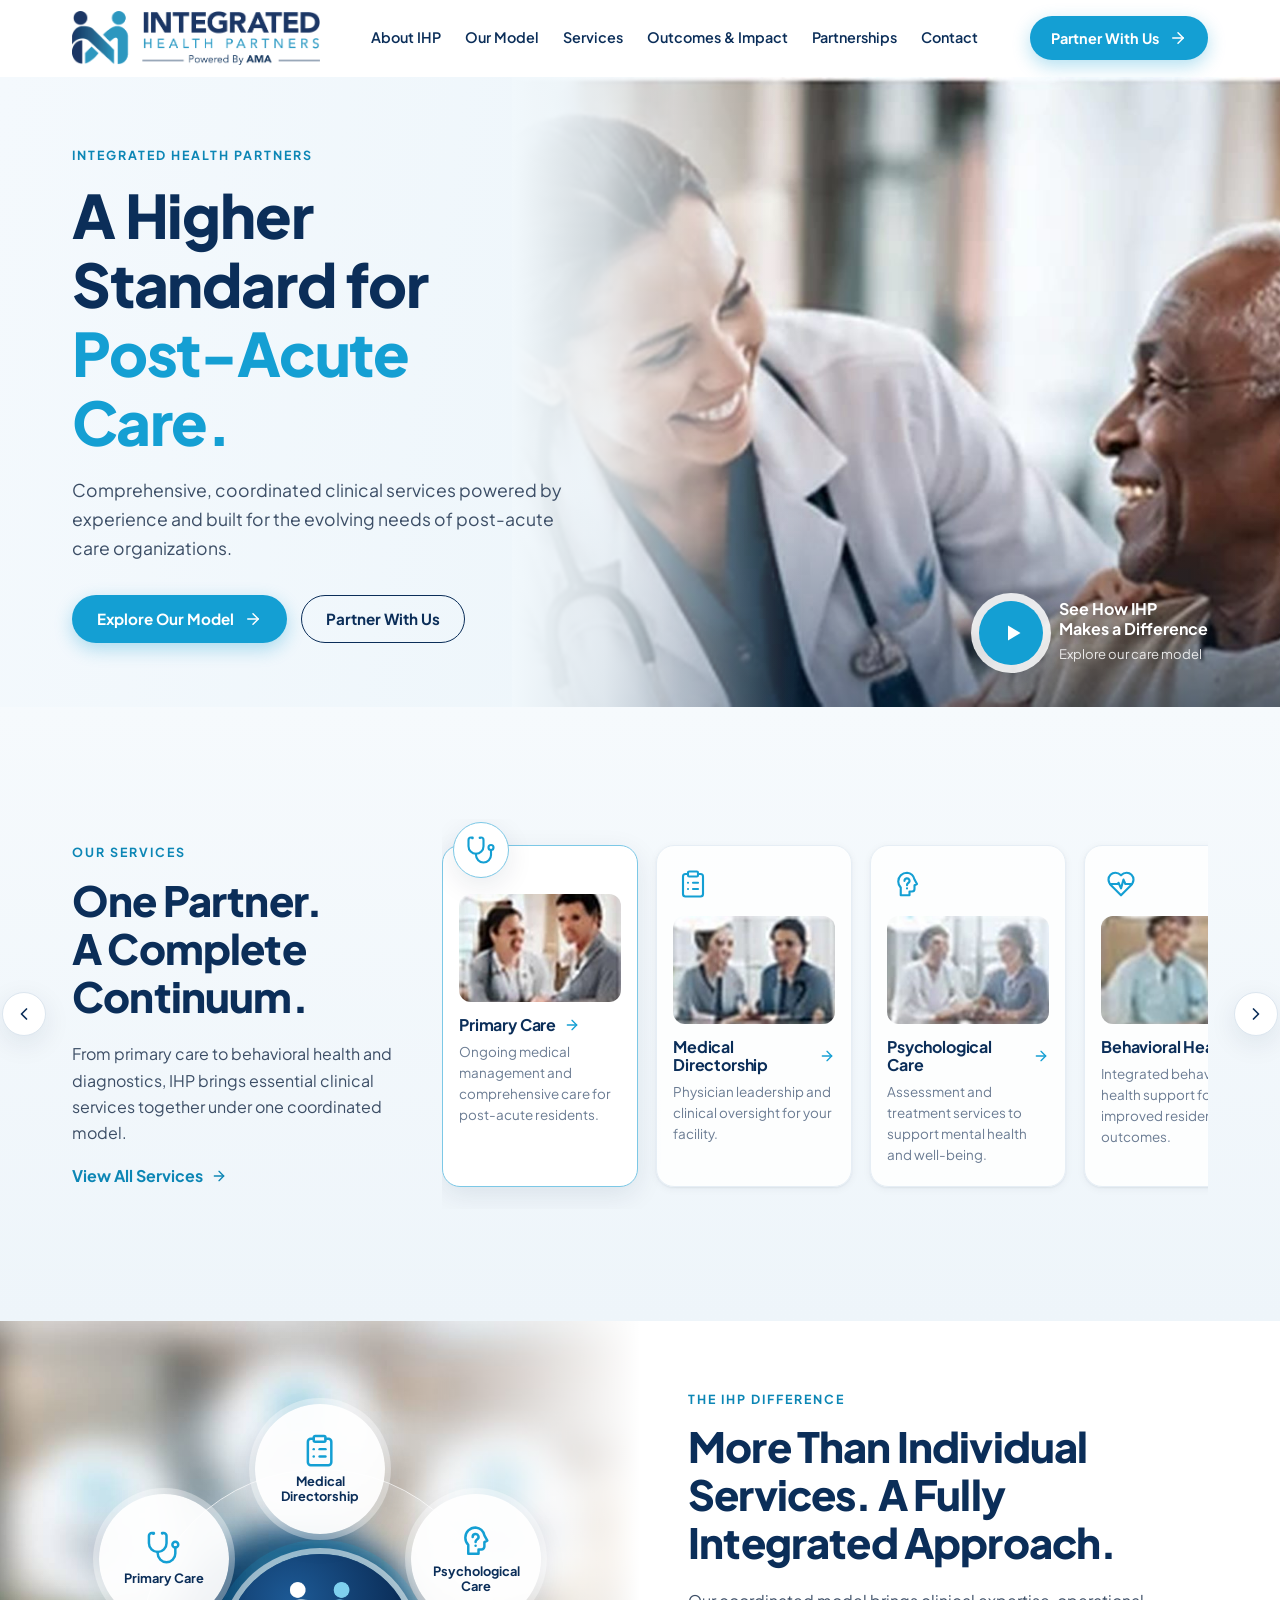
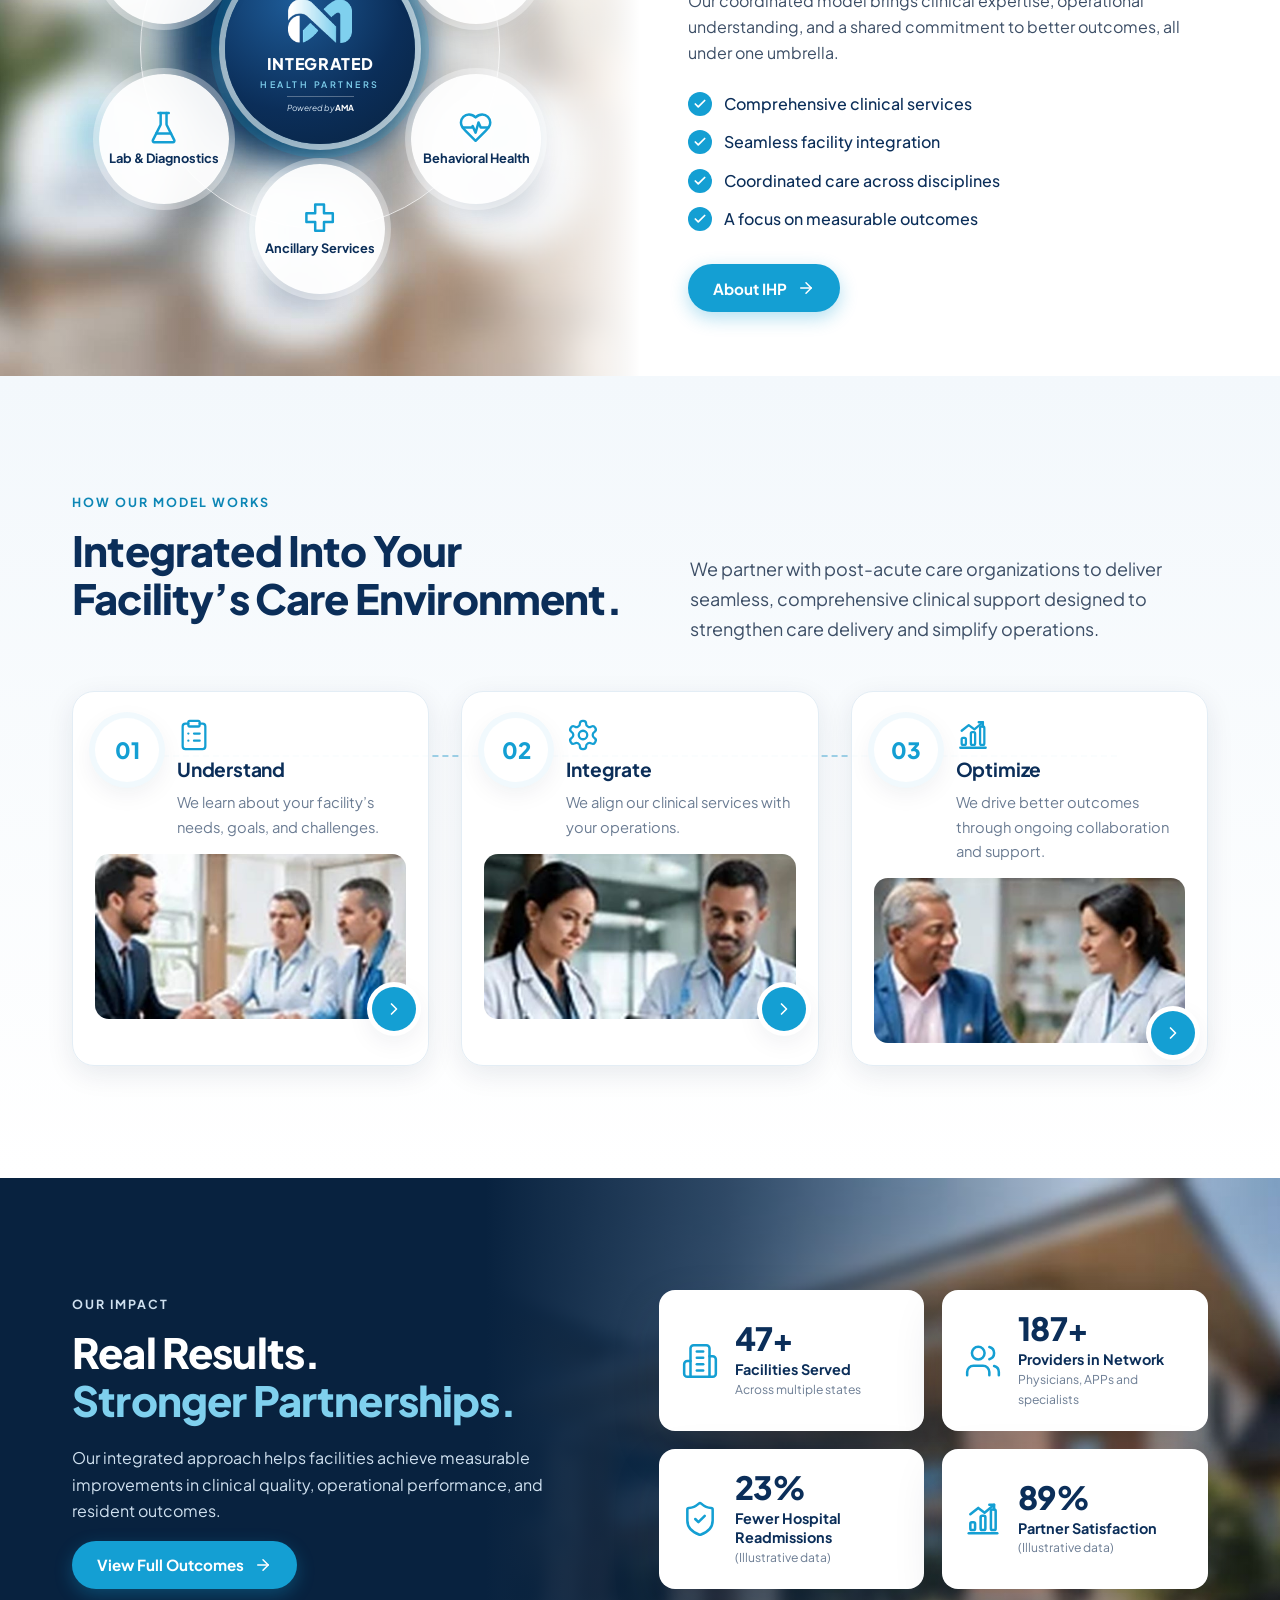
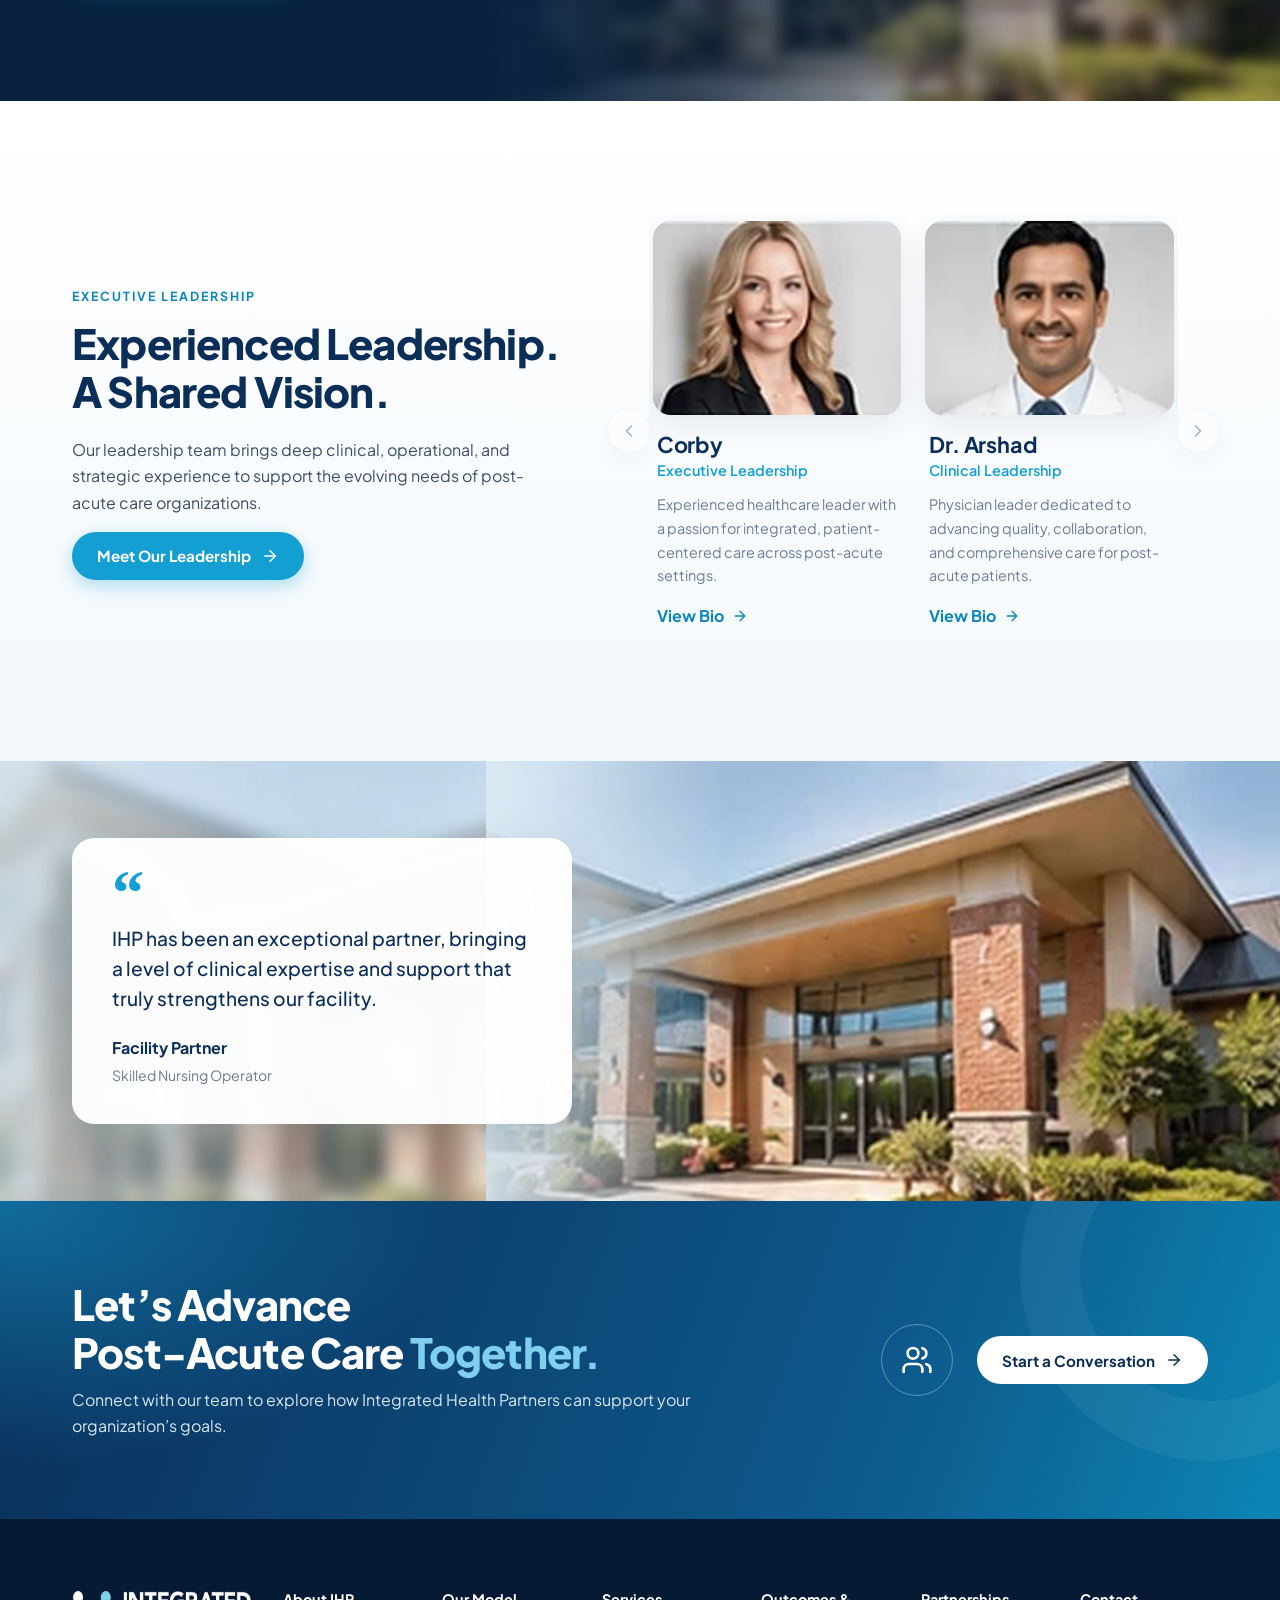
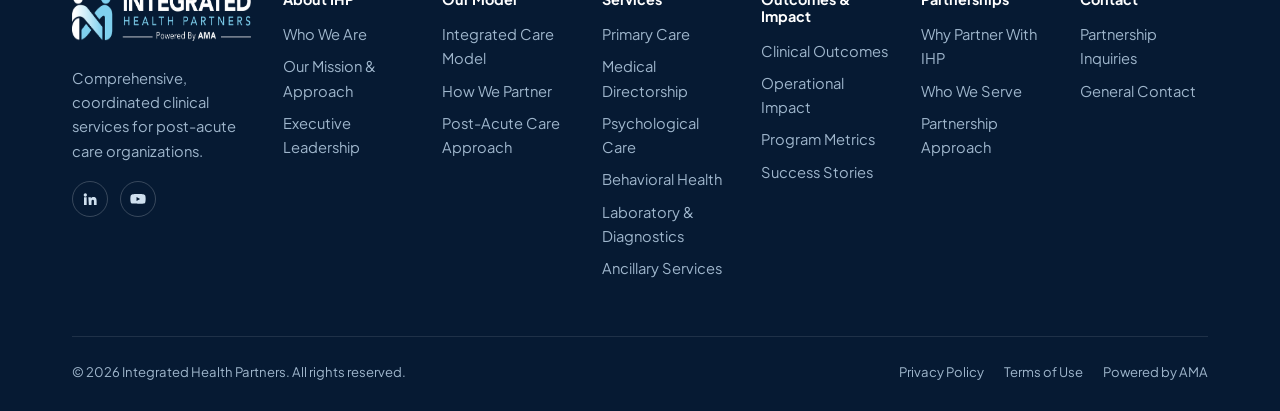
==== commit 499227d6: "Match homepage mockup and add IHP logo and photography - Use the official IHP logo (color in header," ====
--- a/index.html
+++ b/index.html
@@ -9,7 +9,8 @@
   <meta property="og:title" content="Integrated Health Partners | A Higher Standard for Post-Acute Care">
   <meta property="og:description" content="Integrated Health Partners (IHP), powered by AMA, delivers comprehensive, coordinated clinical services for skilled nursing and post-acute care organizations.">
   <meta property="og:type" content="website">
-  <link rel="icon" href="assets/img/favicon.svg" type="image/svg+xml">
+  <link rel="icon" href="assets/img/favicon.png" type="image/png">
+  <link rel="apple-touch-icon" href="assets/img/apple-touch-icon.png">
   <link rel="preconnect" href="https://fonts.googleapis.com">
   <link rel="preconnect" href="https://fonts.gstatic.com" crossorigin>
   <link href="https://fonts.googleapis.com/css2?family=Plus+Jakarta+Sans:ital,wght@0,400;0,500;0,600;0,700;0,800;1,400&amp;display=swap" rel="stylesheet">
@@ -19,10 +20,10 @@
 <a class="skip-link" href="#main">Skip to content</a>
 <header class="site-header">
   <div class="container header-inner">
-    <a class="brand" href="index.html" aria-label="Integrated Health Partners home"><svg class="brand-mark" viewBox="0 0 48 48" aria-hidden="true"><circle cx="14" cy="9" r="5.5" fill="#0b2e59"/><circle cx="34" cy="9" r="5.5" fill="#149fd3"/><path d="M6.5 44V22.5a7.5 7.5 0 0 1 15 0v3.2l2.5 2.5V39l-8.5-8.5V44z" fill="#0b2e59"/><path d="M41.5 44V22.5a7.5 7.5 0 0 0-15 0v3.2L24 28.2V39l8.5-8.5V44z" fill="#149fd3"/></svg><span class="brand-text"><span class="brand-name">INTEGRATED</span><span class="brand-sub">HEALTH PARTNERS</span><span class="brand-powered">Powered by <b>AMA</b></span></span></a>
+    <a class="brand" href="index.html"><img src="assets/img/ihp-logo.png" width="248" height="54" alt="Integrated Health Partners, Powered by AMA"></a>
     <nav class="primary-nav" id="primary-nav" aria-label="Primary">
       <ul>
-        <li class="has-dropdown"><a class="nav-link" href="about.html">About IHP<svg viewBox="0 0 24 24" fill="none" stroke="currentColor" stroke-width="2" stroke-linecap="round" stroke-linejoin="round" aria-hidden="true"><path d="m6 9 6 6 6-6"/></svg></a><ul class="dropdown"><li><a href="about.html#who-we-are">Who We Are</a></li><li><a href="about.html#mission">Our Mission &amp; Approach</a></li><li><a href="about.html#leadership">Executive Leadership</a></li></ul></li><li class="has-dropdown"><a class="nav-link" href="our-model.html">Our Model<svg viewBox="0 0 24 24" fill="none" stroke="currentColor" stroke-width="2" stroke-linecap="round" stroke-linejoin="round" aria-hidden="true"><path d="m6 9 6 6 6-6"/></svg></a><ul class="dropdown"><li><a href="our-model.html#integrated-care-model">Integrated Care Model</a></li><li><a href="our-model.html#how-we-partner">How We Partner</a></li><li><a href="our-model.html#post-acute-approach">Post-Acute Care Approach</a></li></ul></li><li class="has-dropdown"><a class="nav-link" href="services.html">Services<svg viewBox="0 0 24 24" fill="none" stroke="currentColor" stroke-width="2" stroke-linecap="round" stroke-linejoin="round" aria-hidden="true"><path d="m6 9 6 6 6-6"/></svg></a><ul class="dropdown"><li><a href="services.html#primary-care">Primary Care</a></li><li><a href="services.html#medical-directorship">Medical Directorship</a></li><li><a href="services.html#psychological-care">Psychological Care</a></li><li><a href="services.html#behavioral-health">Behavioral Health</a></li><li><a href="services.html#lab-diagnostics">Laboratory &amp; Diagnostics</a></li><li><a href="services.html#ancillary-services">Ancillary Services</a></li></ul></li><li class="has-dropdown"><a class="nav-link" href="outcomes.html">Outcomes &amp; Impact<svg viewBox="0 0 24 24" fill="none" stroke="currentColor" stroke-width="2" stroke-linecap="round" stroke-linejoin="round" aria-hidden="true"><path d="m6 9 6 6 6-6"/></svg></a><ul class="dropdown"><li><a href="outcomes.html#clinical-outcomes">Clinical Outcomes</a></li><li><a href="outcomes.html#operational-impact">Operational Impact</a></li><li><a href="outcomes.html#program-metrics">Program Metrics</a></li><li><a href="outcomes.html#success-stories">Success Stories</a></li></ul></li><li class="has-dropdown"><a class="nav-link" href="partnerships.html">Partnerships<svg viewBox="0 0 24 24" fill="none" stroke="currentColor" stroke-width="2" stroke-linecap="round" stroke-linejoin="round" aria-hidden="true"><path d="m6 9 6 6 6-6"/></svg></a><ul class="dropdown"><li><a href="partnerships.html#why-partner">Why Partner With IHP</a></li><li><a href="partnerships.html#who-we-serve">Who We Serve</a></li><li><a href="partnerships.html#partnership-approach">Partnership Approach</a></li></ul></li><li class="has-dropdown"><a class="nav-link" href="contact.html">Contact<svg viewBox="0 0 24 24" fill="none" stroke="currentColor" stroke-width="2" stroke-linecap="round" stroke-linejoin="round" aria-hidden="true"><path d="m6 9 6 6 6-6"/></svg></a><ul class="dropdown"><li><a href="contact.html#partnership-inquiries">Partnership Inquiries</a></li><li><a href="contact.html#general-contact">General Contact</a></li></ul></li>
+        <li class="has-dropdown"><a class="nav-link" href="about.html">About IHP</a><ul class="dropdown"><li><a href="about.html#who-we-are">Who We Are</a></li><li><a href="about.html#mission">Our Mission &amp; Approach</a></li><li><a href="about.html#leadership">Executive Leadership</a></li></ul></li><li class="has-dropdown"><a class="nav-link" href="our-model.html">Our Model</a><ul class="dropdown"><li><a href="our-model.html#integrated-care-model">Integrated Care Model</a></li><li><a href="our-model.html#how-we-partner">How We Partner</a></li><li><a href="our-model.html#post-acute-approach">Post-Acute Care Approach</a></li></ul></li><li class="has-dropdown"><a class="nav-link" href="services.html">Services</a><ul class="dropdown"><li><a href="services.html#primary-care">Primary Care</a></li><li><a href="services.html#medical-directorship">Medical Directorship</a></li><li><a href="services.html#psychological-care">Psychological Care</a></li><li><a href="services.html#behavioral-health">Behavioral Health</a></li><li><a href="services.html#lab-diagnostics">Laboratory &amp; Diagnostics</a></li><li><a href="services.html#ancillary-services">Ancillary Services</a></li></ul></li><li class="has-dropdown"><a class="nav-link" href="outcomes.html">Outcomes &amp; Impact</a><ul class="dropdown"><li><a href="outcomes.html#clinical-outcomes">Clinical Outcomes</a></li><li><a href="outcomes.html#operational-impact">Operational Impact</a></li><li><a href="outcomes.html#program-metrics">Program Metrics</a></li><li><a href="outcomes.html#success-stories">Success Stories</a></li></ul></li><li class="has-dropdown"><a class="nav-link" href="partnerships.html">Partnerships</a><ul class="dropdown"><li><a href="partnerships.html#why-partner">Why Partner With IHP</a></li><li><a href="partnerships.html#who-we-serve">Who We Serve</a></li><li><a href="partnerships.html#partnership-approach">Partnership Approach</a></li></ul></li><li class="has-dropdown"><a class="nav-link" href="contact.html">Contact</a><ul class="dropdown"><li><a href="contact.html#partnership-inquiries">Partnership Inquiries</a></li><li><a href="contact.html#general-contact">General Contact</a></li></ul></li>
       </ul>
       <div class="mobile-cta"><a class="btn btn--primary" href="contact.html#partnership-inquiries">Partner With Us <svg viewBox="0 0 24 24" fill="none" stroke="currentColor" stroke-width="2" stroke-linecap="round" stroke-linejoin="round" aria-hidden="true"><path d="M5 12h14"/><path d="m12 5 7 7-7 7"/></svg></a></div>
     </nav>
@@ -37,199 +38,147 @@
 <main id="main">
 
 <section class="hero">
+  <div class="hero-photo" aria-hidden="true"><img src="assets/img/photos/hero-clinician-resident.jpg" alt=""></div>
   <div class="container hero-grid">
-    <div class="reveal">
+    <div class="hero-copy reveal">
       <span class="eyebrow">Integrated Health Partners</span>
-      <h1>A Higher Standard for <span class="accent">Post-Acute Care.</span></h1>
+      <h1>A Higher <br>Standard for <br><span class="accent">Post-Acute Care.</span></h1>
       <p class="lead">Comprehensive, coordinated clinical services powered by experience and built for the evolving needs of post-acute care organizations.</p>
       <div class="btn-row">
         <a class="btn btn--primary" href="our-model.html">Explore Our Model <svg viewBox="0 0 24 24" fill="none" stroke="currentColor" stroke-width="2" stroke-linecap="round" stroke-linejoin="round" aria-hidden="true"><path d="M5 12h14"/><path d="m12 5 7 7-7 7"/></svg></a>
         <a class="btn btn--outline" href="contact.html#partnership-inquiries">Partner With Us</a>
       </div>
     </div>
-    <div class="hero-media reveal reveal-d2">
-      <div class="ph " role="img" aria-label="Photo placeholder: clinician with a senior resident"><span class="ph__icon"><svg viewBox="0 0 24 24" fill="none" stroke="currentColor" stroke-width="2" stroke-linecap="round" stroke-linejoin="round" aria-hidden="true"><path d="M16 21v-2a4 4 0 0 0-4-4H6a4 4 0 0 0-4 4v2"/><circle cx="9" cy="7" r="4"/><path d="M22 21v-2a4 4 0 0 0-3-3.87"/><path d="M16 3.13a4 4 0 0 1 0 7.75"/></svg></span><span class="ph__label"><svg viewBox="0 0 24 24" fill="none" stroke="currentColor" stroke-width="2" stroke-linecap="round" stroke-linejoin="round" aria-hidden="true"><rect width="18" height="18" x="3" y="3" rx="2"/><circle cx="9" cy="9" r="2"/><path d="m21 15-3.09-3.09a2 2 0 0 0-2.82 0L6 21"/></svg>Photo: clinician with a senior resident</span></div>
-      <div class="hero-float"><span class="ic"><svg viewBox="0 0 24 24" fill="none" stroke="currentColor" stroke-width="2" stroke-linecap="round" stroke-linejoin="round" aria-hidden="true"><path d="M20 13c0 5-3.5 7.5-7.66 8.95a1 1 0 0 1-.67-.01C7.5 20.5 4 18 4 13V6a1 1 0 0 1 1-1c2 0 4.5-1.2 6.24-2.72a1.17 1.17 0 0 1 1.52 0C14.51 3.81 17 5 19 5a1 1 0 0 1 1 1z"/><path d="m9 12 2 2 4-4"/></svg></span>One coordinated clinical partner</div>
-      <a class="hero-badge" href="our-model.html">
-        <span class="play"><svg viewBox="0 0 24 24" fill="none" stroke="currentColor" stroke-width="2" stroke-linecap="round" stroke-linejoin="round" aria-hidden="true"><path d="M7 4.5v15l12.5-7.5z" fill="currentColor" stroke="none"/></svg></span>
-        <span><strong>See How IHP<br>Makes a Difference</strong><span>Explore our care model</span></span>
-      </a>
-    </div>
-  </div>
-</section>
-
-<section class="section section--tight" aria-labelledby="who-title">
-  <div class="container intro-grid">
-    <div class="reveal">
-      <span class="eyebrow">Who We Are</span>
-      <h2 id="who-title">Clinical expertise, built for post-acute partners.</h2>
-      <p>Integrated Health Partners (IHP) brings physicians, advanced practice providers, behavioral health specialists and diagnostic services together under one coordinated model, designed around the realities of skilled nursing and post-acute care.</p>
-      <div class="powered-chip"><span>AMA</span>Powered by AMA</div>
-    </div>
-    <div class="pillars">
-      <div class="pillar reveal reveal-d1"><div class="icon-badge"><svg viewBox="0 0 24 24" fill="none" stroke="currentColor" stroke-width="2" stroke-linecap="round" stroke-linejoin="round" aria-hidden="true"><path d="m12 2 10 5-10 5L2 7z"/><path d="m2 17 10 5 10-5"/><path d="m2 12 10 5 10-5"/></svg></div><h3>Comprehensive</h3><p>A full continuum of clinical services from a single partner.</p></div>
-      <div class="pillar reveal reveal-d2"><div class="icon-badge"><svg viewBox="0 0 24 24" fill="none" stroke="currentColor" stroke-width="2" stroke-linecap="round" stroke-linejoin="round" aria-hidden="true"><path d="M10 13a5 5 0 0 0 7.54.54l3-3a5 5 0 0 0-7.07-7.07l-1.72 1.71"/><path d="M14 11a5 5 0 0 0-7.54-.54l-3 3a5 5 0 0 0 7.07 7.07l1.71-1.71"/></svg></div><h3>Coordinated</h3><p>Disciplines that communicate and work as one team.</p></div>
-      <div class="pillar reveal reveal-d3"><div class="icon-badge"><svg viewBox="0 0 24 24" fill="none" stroke="currentColor" stroke-width="2" stroke-linecap="round" stroke-linejoin="round" aria-hidden="true"><circle cx="12" cy="12" r="10"/><circle cx="12" cy="12" r="6"/><circle cx="12" cy="12" r="2"/></svg></div><h3>Outcome-focused</h3><p>Measurable improvement in quality and operations.</p></div>
-    </div>
-  </div>
-</section>
-
-<section class="section section--tint" aria-labelledby="services-title">
-  <div class="container services-band">
+    <a class="hero-badge reveal reveal-d2" href="our-model.html">
+      <span class="play"><svg viewBox="0 0 24 24" fill="none" stroke="currentColor" stroke-width="2" stroke-linecap="round" stroke-linejoin="round" aria-hidden="true"><path d="M7 4.5v15l12.5-7.5z" fill="currentColor" stroke="none"/></svg></span>
+      <span><strong>See How IHP <br>Makes a Difference</strong><span>Explore our care model</span></span>
+    </a>
+  </div>
+</section>
+
+<section class="section services-section" aria-labelledby="services-title">
+  <div class="container services-band" data-carousel>
+    <button class="carousel-btn carousel-btn--prev" type="button" aria-label="Previous services"><svg viewBox="0 0 24 24" fill="none" stroke="currentColor" stroke-width="2" stroke-linecap="round" stroke-linejoin="round" aria-hidden="true"><path d="m15 18-6-6 6-6"/></svg></button>
     <div class="reveal">
       <span class="eyebrow">Our Services</span>
       <h2 id="services-title">One Partner. <br>A Complete Continuum.</h2>
       <p>From primary care to behavioral health and diagnostics, IHP brings essential clinical services together under one coordinated model.</p>
       <a class="text-link" href="services.html">View All Services <svg viewBox="0 0 24 24" fill="none" stroke="currentColor" stroke-width="2" stroke-linecap="round" stroke-linejoin="round" aria-hidden="true"><path d="M5 12h14"/><path d="m12 5 7 7-7 7"/></svg></a>
     </div>
-    <div class="carousel reveal reveal-d2" data-carousel>
-      <button class="carousel-btn carousel-btn--prev" type="button" aria-label="Previous services"><svg viewBox="0 0 24 24" fill="none" stroke="currentColor" stroke-width="2" stroke-linecap="round" stroke-linejoin="round" aria-hidden="true"><path d="m15 18-6-6 6-6"/></svg></button>
+    <div class="carousel reveal reveal-d2">
       <div class="carousel-track" tabindex="0" aria-label="Clinical services">
-        <a class="service-card" href="services.html#primary-care">
-          <div class="ph " role="img" aria-label="Photo placeholder: physician visiting a resident"><span class="ph__icon"><svg viewBox="0 0 24 24" fill="none" stroke="currentColor" stroke-width="2" stroke-linecap="round" stroke-linejoin="round" aria-hidden="true"><path d="M4.8 2.3A.3.3 0 1 0 5 2H4a2 2 0 0 0-2 2v5a6 6 0 0 0 12 0V4a2 2 0 0 0-2-2h-1a.2.2 0 1 0 .3.3"/><path d="M8 15v1a6 6 0 0 0 12 0v-4"/><circle cx="20" cy="10" r="2"/></svg></span><span class="ph__label"><svg viewBox="0 0 24 24" fill="none" stroke="currentColor" stroke-width="2" stroke-linecap="round" stroke-linejoin="round" aria-hidden="true"><rect width="18" height="18" x="3" y="3" rx="2"/><circle cx="9" cy="9" r="2"/><path d="m21 15-3.09-3.09a2 2 0 0 0-2.82 0L6 21"/></svg>Photo: physician visiting a resident</span></div>
-          <div class="service-card__body">
-            <span class="service-card__icon"><svg viewBox="0 0 24 24" fill="none" stroke="currentColor" stroke-width="2" stroke-linecap="round" stroke-linejoin="round" aria-hidden="true"><path d="M4.8 2.3A.3.3 0 1 0 5 2H4a2 2 0 0 0-2 2v5a6 6 0 0 0 12 0V4a2 2 0 0 0-2-2h-1a.2.2 0 1 0 .3.3"/><path d="M8 15v1a6 6 0 0 0 12 0v-4"/><circle cx="20" cy="10" r="2"/></svg></span>
-            <h3>Primary Care <svg viewBox="0 0 24 24" fill="none" stroke="currentColor" stroke-width="2" stroke-linecap="round" stroke-linejoin="round" aria-hidden="true"><path d="M5 12h14"/><path d="m12 5 7 7-7 7"/></svg></h3>
-            <p>Ongoing medical management and comprehensive care for post-acute residents.</p>
-          </div>
+        <a class="service-card is-featured" href="services.html#primary-care">
+          <span class="service-card__icon"><svg viewBox="0 0 24 24" fill="none" stroke="currentColor" stroke-width="2" stroke-linecap="round" stroke-linejoin="round" aria-hidden="true"><path d="M4.8 2.3A.3.3 0 1 0 5 2H4a2 2 0 0 0-2 2v5a6 6 0 0 0 12 0V4a2 2 0 0 0-2-2h-1a.2.2 0 1 0 .3.3"/><path d="M8 15v1a6 6 0 0 0 12 0v-4"/><circle cx="20" cy="10" r="2"/></svg></span>
+          <img class="service-card__photo" src="assets/img/photos/svc-primary-care.jpg" alt="Physician visiting a resident" loading="lazy">
+          <h3>Primary Care <svg viewBox="0 0 24 24" fill="none" stroke="currentColor" stroke-width="2" stroke-linecap="round" stroke-linejoin="round" aria-hidden="true"><path d="M5 12h14"/><path d="m12 5 7 7-7 7"/></svg></h3>
+          <p>Ongoing medical management and comprehensive care for post-acute residents.</p>
         </a>
         <a class="service-card" href="services.html#medical-directorship">
-          <div class="ph " role="img" aria-label="Photo placeholder: medical director with care team"><span class="ph__icon"><svg viewBox="0 0 24 24" fill="none" stroke="currentColor" stroke-width="2" stroke-linecap="round" stroke-linejoin="round" aria-hidden="true"><rect width="8" height="4" x="8" y="2" rx="1"/><path d="M16 4h2a2 2 0 0 1 2 2v14a2 2 0 0 1-2 2H6a2 2 0 0 1-2-2V6a2 2 0 0 1 2-2h2"/><path d="M12 11h4"/><path d="M12 16h4"/><path d="M8 11h.01"/><path d="M8 16h.01"/></svg></span><span class="ph__label"><svg viewBox="0 0 24 24" fill="none" stroke="currentColor" stroke-width="2" stroke-linecap="round" stroke-linejoin="round" aria-hidden="true"><rect width="18" height="18" x="3" y="3" rx="2"/><circle cx="9" cy="9" r="2"/><path d="m21 15-3.09-3.09a2 2 0 0 0-2.82 0L6 21"/></svg>Photo: medical director with care team</span></div>
-          <div class="service-card__body">
-            <span class="service-card__icon"><svg viewBox="0 0 24 24" fill="none" stroke="currentColor" stroke-width="2" stroke-linecap="round" stroke-linejoin="round" aria-hidden="true"><rect width="8" height="4" x="8" y="2" rx="1"/><path d="M16 4h2a2 2 0 0 1 2 2v14a2 2 0 0 1-2 2H6a2 2 0 0 1-2-2V6a2 2 0 0 1 2-2h2"/><path d="M12 11h4"/><path d="M12 16h4"/><path d="M8 11h.01"/><path d="M8 16h.01"/></svg></span>
-            <h3>Medical Directorship <svg viewBox="0 0 24 24" fill="none" stroke="currentColor" stroke-width="2" stroke-linecap="round" stroke-linejoin="round" aria-hidden="true"><path d="M5 12h14"/><path d="m12 5 7 7-7 7"/></svg></h3>
-            <p>Physician leadership and clinical oversight for your facility.</p>
-          </div>
+          <span class="service-card__icon"><svg viewBox="0 0 24 24" fill="none" stroke="currentColor" stroke-width="2" stroke-linecap="round" stroke-linejoin="round" aria-hidden="true"><rect width="8" height="4" x="8" y="2" rx="1"/><path d="M16 4h2a2 2 0 0 1 2 2v14a2 2 0 0 1-2 2H6a2 2 0 0 1-2-2V6a2 2 0 0 1 2-2h2"/><path d="M12 11h4"/><path d="M12 16h4"/><path d="M8 11h.01"/><path d="M8 16h.01"/></svg></span>
+          <img class="service-card__photo" src="assets/img/photos/svc-medical-directorship.jpg" alt="Medical director with care team" loading="lazy">
+          <h3>Medical Directorship <svg viewBox="0 0 24 24" fill="none" stroke="currentColor" stroke-width="2" stroke-linecap="round" stroke-linejoin="round" aria-hidden="true"><path d="M5 12h14"/><path d="m12 5 7 7-7 7"/></svg></h3>
+          <p>Physician leadership and clinical oversight for your facility.</p>
         </a>
         <a class="service-card" href="services.html#psychological-care">
-          <div class="ph " role="img" aria-label="Photo placeholder: psychologist in consultation"><span class="ph__icon"><svg viewBox="0 0 24 24" fill="none" stroke="currentColor" stroke-width="2" stroke-linecap="round" stroke-linejoin="round" aria-hidden="true"><path d="M12 3a7 7 0 0 0-7 7c0 2 .8 3.7 2 4.9V21h7v-3h2a2 2 0 0 0 2-2v-3l2-1-2-3.6A7 7 0 0 0 12 3z"/><path d="M10 9.5a2 2 0 1 1 3 1.7c-.6.4-1 .9-1 1.6V13"/><path d="M12 15.5h.01"/></svg></span><span class="ph__label"><svg viewBox="0 0 24 24" fill="none" stroke="currentColor" stroke-width="2" stroke-linecap="round" stroke-linejoin="round" aria-hidden="true"><rect width="18" height="18" x="3" y="3" rx="2"/><circle cx="9" cy="9" r="2"/><path d="m21 15-3.09-3.09a2 2 0 0 0-2.82 0L6 21"/></svg>Photo: psychologist in consultation</span></div>
-          <div class="service-card__body">
-            <span class="service-card__icon"><svg viewBox="0 0 24 24" fill="none" stroke="currentColor" stroke-width="2" stroke-linecap="round" stroke-linejoin="round" aria-hidden="true"><path d="M12 3a7 7 0 0 0-7 7c0 2 .8 3.7 2 4.9V21h7v-3h2a2 2 0 0 0 2-2v-3l2-1-2-3.6A7 7 0 0 0 12 3z"/><path d="M10 9.5a2 2 0 1 1 3 1.7c-.6.4-1 .9-1 1.6V13"/><path d="M12 15.5h.01"/></svg></span>
-            <h3>Psychological Care <svg viewBox="0 0 24 24" fill="none" stroke="currentColor" stroke-width="2" stroke-linecap="round" stroke-linejoin="round" aria-hidden="true"><path d="M5 12h14"/><path d="m12 5 7 7-7 7"/></svg></h3>
-            <p>Assessment and treatment services to support mental health and well-being.</p>
-          </div>
+          <span class="service-card__icon"><svg viewBox="0 0 24 24" fill="none" stroke="currentColor" stroke-width="2" stroke-linecap="round" stroke-linejoin="round" aria-hidden="true"><path d="M12 3a7 7 0 0 0-7 7c0 2 .8 3.7 2 4.9V21h7v-3h2a2 2 0 0 0 2-2v-3l2-1-2-3.6A7 7 0 0 0 12 3z"/><path d="M10 9.5a2 2 0 1 1 3 1.7c-.6.4-1 .9-1 1.6V13"/><path d="M12 15.5h.01"/></svg></span>
+          <img class="service-card__photo" src="assets/img/photos/svc-psychological-care.jpg" alt="Psychologist in consultation" loading="lazy">
+          <h3>Psychological Care <svg viewBox="0 0 24 24" fill="none" stroke="currentColor" stroke-width="2" stroke-linecap="round" stroke-linejoin="round" aria-hidden="true"><path d="M5 12h14"/><path d="m12 5 7 7-7 7"/></svg></h3>
+          <p>Assessment and treatment services to support mental health and well-being.</p>
         </a>
         <a class="service-card" href="services.html#behavioral-health">
-          <div class="ph " role="img" aria-label="Photo placeholder: behavioral health clinician"><span class="ph__icon"><svg viewBox="0 0 24 24" fill="none" stroke="currentColor" stroke-width="2" stroke-linecap="round" stroke-linejoin="round" aria-hidden="true"><path d="M19 14c1.49-1.46 3-3.21 3-5.5A5.5 5.5 0 0 0 16.5 3c-1.76 0-3 .5-4.5 2-1.5-1.5-2.74-2-4.5-2A5.5 5.5 0 0 0 2 8.5c0 2.3 1.5 4.05 3 5.5l7 7Z"/><path d="M3.22 12H9.5l.5-1 2 4.5 2-7 1.5 3.5h5.27"/></svg></span><span class="ph__label"><svg viewBox="0 0 24 24" fill="none" stroke="currentColor" stroke-width="2" stroke-linecap="round" stroke-linejoin="round" aria-hidden="true"><rect width="18" height="18" x="3" y="3" rx="2"/><circle cx="9" cy="9" r="2"/><path d="m21 15-3.09-3.09a2 2 0 0 0-2.82 0L6 21"/></svg>Photo: behavioral health clinician</span></div>
-          <div class="service-card__body">
-            <span class="service-card__icon"><svg viewBox="0 0 24 24" fill="none" stroke="currentColor" stroke-width="2" stroke-linecap="round" stroke-linejoin="round" aria-hidden="true"><path d="M19 14c1.49-1.46 3-3.21 3-5.5A5.5 5.5 0 0 0 16.5 3c-1.76 0-3 .5-4.5 2-1.5-1.5-2.74-2-4.5-2A5.5 5.5 0 0 0 2 8.5c0 2.3 1.5 4.05 3 5.5l7 7Z"/><path d="M3.22 12H9.5l.5-1 2 4.5 2-7 1.5 3.5h5.27"/></svg></span>
-            <h3>Behavioral Health <svg viewBox="0 0 24 24" fill="none" stroke="currentColor" stroke-width="2" stroke-linecap="round" stroke-linejoin="round" aria-hidden="true"><path d="M5 12h14"/><path d="m12 5 7 7-7 7"/></svg></h3>
-            <p>Integrated behavioral health support for improved resident outcomes.</p>
-          </div>
+          <span class="service-card__icon"><svg viewBox="0 0 24 24" fill="none" stroke="currentColor" stroke-width="2" stroke-linecap="round" stroke-linejoin="round" aria-hidden="true"><path d="M19 14c1.49-1.46 3-3.21 3-5.5A5.5 5.5 0 0 0 16.5 3c-1.76 0-3 .5-4.5 2-1.5-1.5-2.74-2-4.5-2A5.5 5.5 0 0 0 2 8.5c0 2.3 1.5 4.05 3 5.5l7 7Z"/><path d="M3.22 12H9.5l.5-1 2 4.5 2-7 1.5 3.5h5.27"/></svg></span>
+          <img class="service-card__photo" src="assets/img/photos/svc-behavioral-health.jpg" alt="Behavioral health clinician" loading="lazy">
+          <h3>Behavioral Health <svg viewBox="0 0 24 24" fill="none" stroke="currentColor" stroke-width="2" stroke-linecap="round" stroke-linejoin="round" aria-hidden="true"><path d="M5 12h14"/><path d="m12 5 7 7-7 7"/></svg></h3>
+          <p>Integrated behavioral health support for improved resident outcomes.</p>
         </a>
         <a class="service-card" href="services.html#lab-diagnostics">
-          <div class="ph " role="img" aria-label="Photo placeholder: lab technician with samples"><span class="ph__icon"><svg viewBox="0 0 24 24" fill="none" stroke="currentColor" stroke-width="2" stroke-linecap="round" stroke-linejoin="round" aria-hidden="true"><path d="M10 2v7.53a2 2 0 0 1-.21.9L4.72 20.55a1 1 0 0 0 .9 1.45h12.76a1 1 0 0 0 .9-1.45l-5.07-10.13A2 2 0 0 1 14 9.53V2"/><path d="M8.5 2h7"/><path d="M7 16h10"/></svg></span><span class="ph__label"><svg viewBox="0 0 24 24" fill="none" stroke="currentColor" stroke-width="2" stroke-linecap="round" stroke-linejoin="round" aria-hidden="true"><rect width="18" height="18" x="3" y="3" rx="2"/><circle cx="9" cy="9" r="2"/><path d="m21 15-3.09-3.09a2 2 0 0 0-2.82 0L6 21"/></svg>Photo: lab technician with samples</span></div>
-          <div class="service-card__body">
-            <span class="service-card__icon"><svg viewBox="0 0 24 24" fill="none" stroke="currentColor" stroke-width="2" stroke-linecap="round" stroke-linejoin="round" aria-hidden="true"><path d="M10 2v7.53a2 2 0 0 1-.21.9L4.72 20.55a1 1 0 0 0 .9 1.45h12.76a1 1 0 0 0 .9-1.45l-5.07-10.13A2 2 0 0 1 14 9.53V2"/><path d="M8.5 2h7"/><path d="M7 16h10"/></svg></span>
-            <h3>Laboratory &amp; Diagnostics <svg viewBox="0 0 24 24" fill="none" stroke="currentColor" stroke-width="2" stroke-linecap="round" stroke-linejoin="round" aria-hidden="true"><path d="M5 12h14"/><path d="m12 5 7 7-7 7"/></svg></h3>
-            <p>On-site lab testing and diagnostic imaging to speed clinical decisions.</p>
-          </div>
+          <span class="service-card__icon"><svg viewBox="0 0 24 24" fill="none" stroke="currentColor" stroke-width="2" stroke-linecap="round" stroke-linejoin="round" aria-hidden="true"><path d="M10 2v7.53a2 2 0 0 1-.21.9L4.72 20.55a1 1 0 0 0 .9 1.45h12.76a1 1 0 0 0 .9-1.45l-5.07-10.13A2 2 0 0 1 14 9.53V2"/><path d="M8.5 2h7"/><path d="M7 16h10"/></svg></span>
+          <img class="service-card__photo" src="assets/img/photos/step-integrate.jpg" alt="Lab technician with samples" loading="lazy">
+          <h3>Laboratory &amp; Diagnostics <svg viewBox="0 0 24 24" fill="none" stroke="currentColor" stroke-width="2" stroke-linecap="round" stroke-linejoin="round" aria-hidden="true"><path d="M5 12h14"/><path d="m12 5 7 7-7 7"/></svg></h3>
+          <p>On-site lab testing and diagnostic imaging to speed clinical decisions.</p>
         </a>
         <a class="service-card" href="services.html#ancillary-services">
-          <div class="ph " role="img" aria-label="Photo placeholder: specialist visit in a facility"><span class="ph__icon"><svg viewBox="0 0 24 24" fill="none" stroke="currentColor" stroke-width="2" stroke-linecap="round" stroke-linejoin="round" aria-hidden="true"><path d="M9 3h6v6h6v6h-6v6H9v-6H3V9h6z"/></svg></span><span class="ph__label"><svg viewBox="0 0 24 24" fill="none" stroke="currentColor" stroke-width="2" stroke-linecap="round" stroke-linejoin="round" aria-hidden="true"><rect width="18" height="18" x="3" y="3" rx="2"/><circle cx="9" cy="9" r="2"/><path d="m21 15-3.09-3.09a2 2 0 0 0-2.82 0L6 21"/></svg>Photo: specialist visit in a facility</span></div>
-          <div class="service-card__body">
-            <span class="service-card__icon"><svg viewBox="0 0 24 24" fill="none" stroke="currentColor" stroke-width="2" stroke-linecap="round" stroke-linejoin="round" aria-hidden="true"><path d="M9 3h6v6h6v6h-6v6H9v-6H3V9h6z"/></svg></span>
-            <h3>Ancillary Services <svg viewBox="0 0 24 24" fill="none" stroke="currentColor" stroke-width="2" stroke-linecap="round" stroke-linejoin="round" aria-hidden="true"><path d="M5 12h14"/><path d="m12 5 7 7-7 7"/></svg></h3>
-            <p>Supporting clinical services and coordinated access to specialty care.</p>
-          </div>
-        </a>
-      </div>
-      <button class="carousel-btn carousel-btn--next" type="button" aria-label="Next services"><svg viewBox="0 0 24 24" fill="none" stroke="currentColor" stroke-width="2" stroke-linecap="round" stroke-linejoin="round" aria-hidden="true"><path d="m9 18 6-6-6-6"/></svg></button>
-    </div>
-  </div>
-</section>
-
-<section class="section difference" aria-labelledby="diff-title">
-  <div class="container difference-grid">
+          <span class="service-card__icon"><svg viewBox="0 0 24 24" fill="none" stroke="currentColor" stroke-width="2" stroke-linecap="round" stroke-linejoin="round" aria-hidden="true"><path d="M9 3h6v6h6v6h-6v6H9v-6H3V9h6z"/></svg></span>
+          <img class="service-card__photo" src="assets/img/photos/step-optimize.jpg" alt="Specialist visit in a facility" loading="lazy">
+          <h3>Ancillary Services <svg viewBox="0 0 24 24" fill="none" stroke="currentColor" stroke-width="2" stroke-linecap="round" stroke-linejoin="round" aria-hidden="true"><path d="M5 12h14"/><path d="m12 5 7 7-7 7"/></svg></h3>
+          <p>Supporting clinical services and coordinated access to specialty care.</p>
+        </a>
+      </div>
+    </div>
+    <button class="carousel-btn carousel-btn--next" type="button" aria-label="Next services"><svg viewBox="0 0 24 24" fill="none" stroke="currentColor" stroke-width="2" stroke-linecap="round" stroke-linejoin="round" aria-hidden="true"><path d="m9 18 6-6-6-6"/></svg></button>
+  </div>
+</section>
+
+<section class="difference" aria-labelledby="diff-title">
+  <div class="difference-media">
     <div class="orbit reveal" aria-label="IHP integrated service lines">
-      <div class="orbit-ring orbit-ring--outer"></div>
       <div class="orbit-ring"></div>
-      <div class="orbit-core"><svg viewBox="0 0 48 48" aria-hidden="true"><circle cx="14" cy="9" r="5.5" fill="#fff"/><circle cx="34" cy="9" r="5.5" fill="#7fd0ee"/><path d="M6.5 44V22.5a7.5 7.5 0 0 1 15 0v3.2l2.5 2.5V39l-8.5-8.5V44z" fill="#fff"/><path d="M41.5 44V22.5a7.5 7.5 0 0 0-15 0v3.2L24 28.2V39l8.5-8.5V44z" fill="#7fd0ee"/></svg><strong>INTEGRATED</strong><span>HEALTH PARTNERS</span></div>
-      <a class="orbit-node" href="services.html#primary-care" style="left:50.0%;top:13.0%"><svg viewBox="0 0 24 24" fill="none" stroke="currentColor" stroke-width="2" stroke-linecap="round" stroke-linejoin="round" aria-hidden="true"><path d="M4.8 2.3A.3.3 0 1 0 5 2H4a2 2 0 0 0-2 2v5a6 6 0 0 0 12 0V4a2 2 0 0 0-2-2h-1a.2.2 0 1 0 .3.3"/><path d="M8 15v1a6 6 0 0 0 12 0v-4"/><circle cx="20" cy="10" r="2"/></svg><span>Primary Care</span></a><a class="orbit-node" href="services.html#medical-directorship" style="left:82.0%;top:31.5%"><svg viewBox="0 0 24 24" fill="none" stroke="currentColor" stroke-width="2" stroke-linecap="round" stroke-linejoin="round" aria-hidden="true"><rect width="8" height="4" x="8" y="2" rx="1"/><path d="M16 4h2a2 2 0 0 1 2 2v14a2 2 0 0 1-2 2H6a2 2 0 0 1-2-2V6a2 2 0 0 1 2-2h2"/><path d="M12 11h4"/><path d="M12 16h4"/><path d="M8 11h.01"/><path d="M8 16h.01"/></svg><span>Medical Directorship</span></a><a class="orbit-node" href="services.html#psychological-care" style="left:82.0%;top:68.5%"><svg viewBox="0 0 24 24" fill="none" stroke="currentColor" stroke-width="2" stroke-linecap="round" stroke-linejoin="round" aria-hidden="true"><path d="M12 3a7 7 0 0 0-7 7c0 2 .8 3.7 2 4.9V21h7v-3h2a2 2 0 0 0 2-2v-3l2-1-2-3.6A7 7 0 0 0 12 3z"/><path d="M10 9.5a2 2 0 1 1 3 1.7c-.6.4-1 .9-1 1.6V13"/><path d="M12 15.5h.01"/></svg><span>Psychological Care</span></a><a class="orbit-node" href="services.html#behavioral-health" style="left:50.0%;top:87.0%"><svg viewBox="0 0 24 24" fill="none" stroke="currentColor" stroke-width="2" stroke-linecap="round" stroke-linejoin="round" aria-hidden="true"><path d="M19 14c1.49-1.46 3-3.21 3-5.5A5.5 5.5 0 0 0 16.5 3c-1.76 0-3 .5-4.5 2-1.5-1.5-2.74-2-4.5-2A5.5 5.5 0 0 0 2 8.5c0 2.3 1.5 4.05 3 5.5l7 7Z"/><path d="M3.22 12H9.5l.5-1 2 4.5 2-7 1.5 3.5h5.27"/></svg><span>Behavioral Health</span></a><a class="orbit-node" href="services.html#lab-diagnostics" style="left:18.0%;top:68.5%"><svg viewBox="0 0 24 24" fill="none" stroke="currentColor" stroke-width="2" stroke-linecap="round" stroke-linejoin="round" aria-hidden="true"><path d="M10 2v7.53a2 2 0 0 1-.21.9L4.72 20.55a1 1 0 0 0 .9 1.45h12.76a1 1 0 0 0 .9-1.45l-5.07-10.13A2 2 0 0 1 14 9.53V2"/><path d="M8.5 2h7"/><path d="M7 16h10"/></svg><span>Lab &amp; Diagnostics</span></a><a class="orbit-node" href="services.html#ancillary-services" style="left:18.0%;top:31.5%"><svg viewBox="0 0 24 24" fill="none" stroke="currentColor" stroke-width="2" stroke-linecap="round" stroke-linejoin="round" aria-hidden="true"><path d="M9 3h6v6h6v6h-6v6H9v-6H3V9h6z"/></svg><span>Ancillary Services</span></a>
-    </div>
-    <div class="reveal reveal-d2">
-      <span class="eyebrow">The IHP Difference</span>
-      <h2 id="diff-title">More Than Individual Services. A Fully Integrated Approach.</h2>
-      <p>Our coordinated model brings clinical expertise, operational understanding, and a shared commitment to better outcomes, all under one umbrella.</p>
-      <ul class="checklist">
-        <li><span class="tick"><svg viewBox="0 0 24 24" fill="none" stroke="currentColor" stroke-width="2" stroke-linecap="round" stroke-linejoin="round" aria-hidden="true"><path d="M20 6 9 17l-5-5"/></svg></span>Comprehensive clinical services</li>
-        <li><span class="tick"><svg viewBox="0 0 24 24" fill="none" stroke="currentColor" stroke-width="2" stroke-linecap="round" stroke-linejoin="round" aria-hidden="true"><path d="M20 6 9 17l-5-5"/></svg></span>Seamless facility integration</li>
-        <li><span class="tick"><svg viewBox="0 0 24 24" fill="none" stroke="currentColor" stroke-width="2" stroke-linecap="round" stroke-linejoin="round" aria-hidden="true"><path d="M20 6 9 17l-5-5"/></svg></span>Coordinated care across disciplines</li>
-        <li><span class="tick"><svg viewBox="0 0 24 24" fill="none" stroke="currentColor" stroke-width="2" stroke-linecap="round" stroke-linejoin="round" aria-hidden="true"><path d="M20 6 9 17l-5-5"/></svg></span>A focus on measurable outcomes</li>
-      </ul>
-      <a class="btn btn--primary" href="about.html">About IHP <svg viewBox="0 0 24 24" fill="none" stroke="currentColor" stroke-width="2" stroke-linecap="round" stroke-linejoin="round" aria-hidden="true"><path d="M5 12h14"/><path d="m12 5 7 7-7 7"/></svg></a>
-    </div>
-  </div>
-</section>
-
-<section class="section" aria-labelledby="model-title">
+      <div class="orbit-core"><img src="assets/img/ihp-mark-white.png" alt=""><strong>INTEGRATED</strong><span>HEALTH PARTNERS</span><em>Powered by <b>AMA</b></em></div>
+      <a class="orbit-node" href="services.html#medical-directorship" style="left:50.0%;top:14.0%"><svg viewBox="0 0 24 24" fill="none" stroke="currentColor" stroke-width="2" stroke-linecap="round" stroke-linejoin="round" aria-hidden="true"><rect width="8" height="4" x="8" y="2" rx="1"/><path d="M16 4h2a2 2 0 0 1 2 2v14a2 2 0 0 1-2 2H6a2 2 0 0 1-2-2V6a2 2 0 0 1 2-2h2"/><path d="M12 11h4"/><path d="M12 16h4"/><path d="M8 11h.01"/><path d="M8 16h.01"/></svg><span>Medical Directorship</span></a><a class="orbit-node" href="services.html#psychological-care" style="left:81.2%;top:32.0%"><svg viewBox="0 0 24 24" fill="none" stroke="currentColor" stroke-width="2" stroke-linecap="round" stroke-linejoin="round" aria-hidden="true"><path d="M12 3a7 7 0 0 0-7 7c0 2 .8 3.7 2 4.9V21h7v-3h2a2 2 0 0 0 2-2v-3l2-1-2-3.6A7 7 0 0 0 12 3z"/><path d="M10 9.5a2 2 0 1 1 3 1.7c-.6.4-1 .9-1 1.6V13"/><path d="M12 15.5h.01"/></svg><span>Psychological Care</span></a><a class="orbit-node" href="services.html#behavioral-health" style="left:81.2%;top:68.0%"><svg viewBox="0 0 24 24" fill="none" stroke="currentColor" stroke-width="2" stroke-linecap="round" stroke-linejoin="round" aria-hidden="true"><path d="M19 14c1.49-1.46 3-3.21 3-5.5A5.5 5.5 0 0 0 16.5 3c-1.76 0-3 .5-4.5 2-1.5-1.5-2.74-2-4.5-2A5.5 5.5 0 0 0 2 8.5c0 2.3 1.5 4.05 3 5.5l7 7Z"/><path d="M3.22 12H9.5l.5-1 2 4.5 2-7 1.5 3.5h5.27"/></svg><span>Behavioral Health</span></a><a class="orbit-node" href="services.html#ancillary-services" style="left:50.0%;top:86.0%"><svg viewBox="0 0 24 24" fill="none" stroke="currentColor" stroke-width="2" stroke-linecap="round" stroke-linejoin="round" aria-hidden="true"><path d="M9 3h6v6h6v6h-6v6H9v-6H3V9h6z"/></svg><span>Ancillary Services</span></a><a class="orbit-node" href="services.html#lab-diagnostics" style="left:18.8%;top:68.0%"><svg viewBox="0 0 24 24" fill="none" stroke="currentColor" stroke-width="2" stroke-linecap="round" stroke-linejoin="round" aria-hidden="true"><path d="M10 2v7.53a2 2 0 0 1-.21.9L4.72 20.55a1 1 0 0 0 .9 1.45h12.76a1 1 0 0 0 .9-1.45l-5.07-10.13A2 2 0 0 1 14 9.53V2"/><path d="M8.5 2h7"/><path d="M7 16h10"/></svg><span>Lab &amp; Diagnostics</span></a><a class="orbit-node" href="services.html#primary-care" style="left:18.8%;top:32.0%"><svg viewBox="0 0 24 24" fill="none" stroke="currentColor" stroke-width="2" stroke-linecap="round" stroke-linejoin="round" aria-hidden="true"><path d="M4.8 2.3A.3.3 0 1 0 5 2H4a2 2 0 0 0-2 2v5a6 6 0 0 0 12 0V4a2 2 0 0 0-2-2h-1a.2.2 0 1 0 .3.3"/><path d="M8 15v1a6 6 0 0 0 12 0v-4"/><circle cx="20" cy="10" r="2"/></svg><span>Primary Care</span></a>
+    </div>
+  </div>
+  <div class="difference-copy reveal reveal-d2">
+    <span class="eyebrow">The IHP Difference</span>
+    <h2 id="diff-title">More Than Individual Services. A Fully Integrated Approach.</h2>
+    <p>Our coordinated model brings clinical expertise, operational understanding, and a shared commitment to better outcomes, all under one umbrella.</p>
+    <ul class="checklist">
+      <li><span class="tick"><svg viewBox="0 0 24 24" fill="none" stroke="currentColor" stroke-width="2" stroke-linecap="round" stroke-linejoin="round" aria-hidden="true"><path d="M20 6 9 17l-5-5"/></svg></span>Comprehensive clinical services</li>
+      <li><span class="tick"><svg viewBox="0 0 24 24" fill="none" stroke="currentColor" stroke-width="2" stroke-linecap="round" stroke-linejoin="round" aria-hidden="true"><path d="M20 6 9 17l-5-5"/></svg></span>Seamless facility integration</li>
+      <li><span class="tick"><svg viewBox="0 0 24 24" fill="none" stroke="currentColor" stroke-width="2" stroke-linecap="round" stroke-linejoin="round" aria-hidden="true"><path d="M20 6 9 17l-5-5"/></svg></span>Coordinated care across disciplines</li>
+      <li><span class="tick"><svg viewBox="0 0 24 24" fill="none" stroke="currentColor" stroke-width="2" stroke-linecap="round" stroke-linejoin="round" aria-hidden="true"><path d="M20 6 9 17l-5-5"/></svg></span>A focus on measurable outcomes</li>
+    </ul>
+    <a class="btn btn--primary" href="about.html">About IHP <svg viewBox="0 0 24 24" fill="none" stroke="currentColor" stroke-width="2" stroke-linecap="round" stroke-linejoin="round" aria-hidden="true"><path d="M5 12h14"/><path d="m12 5 7 7-7 7"/></svg></a>
+  </div>
+</section>
+
+<section class="section model-section" aria-labelledby="model-title">
   <div class="container">
     <div class="split-head reveal">
       <div>
         <span class="eyebrow">How Our Model Works</span>
-        <h2 id="model-title">Integrated Into Your Facility’s Care Environment.</h2>
+        <h2 id="model-title">Integrated Into Your <br>Facility’s Care Environment.</h2>
       </div>
       <p class="lead">We partner with post-acute care organizations to deliver seamless, comprehensive clinical support designed to strengthen care delivery and simplify operations.</p>
     </div>
     <div class="steps">
       <article class="step reveal reveal-d1">
-        <div class="step-top"><span class="step-num">01</span><span class="ic"><svg viewBox="0 0 24 24" fill="none" stroke="currentColor" stroke-width="2" stroke-linecap="round" stroke-linejoin="round" aria-hidden="true"><circle cx="11" cy="11" r="8"/><path d="m21 21-4.3-4.3"/></svg></span></div>
-        <h3>Understand</h3>
+        <div class="step-top"><span class="step-num">01</span><div><span class="ic"><svg viewBox="0 0 24 24" fill="none" stroke="currentColor" stroke-width="2" stroke-linecap="round" stroke-linejoin="round" aria-hidden="true"><rect width="8" height="4" x="8" y="2" rx="1"/><path d="M16 4h2a2 2 0 0 1 2 2v14a2 2 0 0 1-2 2H6a2 2 0 0 1-2-2V6a2 2 0 0 1 2-2h2"/><path d="M12 11h4"/><path d="M12 16h4"/><path d="M8 11h.01"/><path d="M8 16h.01"/></svg></span><h3>Understand</h3></div></div>
         <p>We learn about your facility’s needs, goals, and challenges.</p>
-        <div class="ph " role="img" aria-label="Photo placeholder: assessment meeting with facility leaders"><span class="ph__icon"><svg viewBox="0 0 24 24" fill="none" stroke="currentColor" stroke-width="2" stroke-linecap="round" stroke-linejoin="round" aria-hidden="true"><circle cx="11" cy="11" r="8"/><path d="m21 21-4.3-4.3"/></svg></span><span class="ph__label"><svg viewBox="0 0 24 24" fill="none" stroke="currentColor" stroke-width="2" stroke-linecap="round" stroke-linejoin="round" aria-hidden="true"><rect width="18" height="18" x="3" y="3" rx="2"/><circle cx="9" cy="9" r="2"/><path d="m21 15-3.09-3.09a2 2 0 0 0-2.82 0L6 21"/></svg>Photo: assessment meeting with facility leaders</span></div>
+        <div class="step-media"><img class="photo" src="assets/img/photos/step-understand.jpg" alt="Facility leaders meeting with an IHP team member" loading="lazy"><a class="step-go" href="our-model.html#how-we-partner" aria-label="Learn more: Understand"><svg viewBox="0 0 24 24" fill="none" stroke="currentColor" stroke-width="2" stroke-linecap="round" stroke-linejoin="round" aria-hidden="true"><path d="m9 18 6-6-6-6"/></svg></a></div>
       </article>
       <article class="step reveal reveal-d2">
-        <div class="step-top"><span class="step-num">02</span><span class="ic"><svg viewBox="0 0 24 24" fill="none" stroke="currentColor" stroke-width="2" stroke-linecap="round" stroke-linejoin="round" aria-hidden="true"><path d="m12 2 10 5-10 5L2 7z"/><path d="m2 17 10 5 10-5"/><path d="m2 12 10 5 10-5"/></svg></span></div>
-        <h3>Integrate</h3>
-        <p>We align our clinical services with your operations and care teams.</p>
-        <div class="ph " role="img" aria-label="Photo placeholder: providers collaborating on a tablet"><span class="ph__icon"><svg viewBox="0 0 24 24" fill="none" stroke="currentColor" stroke-width="2" stroke-linecap="round" stroke-linejoin="round" aria-hidden="true"><path d="m12 2 10 5-10 5L2 7z"/><path d="m2 17 10 5 10-5"/><path d="m2 12 10 5 10-5"/></svg></span><span class="ph__label"><svg viewBox="0 0 24 24" fill="none" stroke="currentColor" stroke-width="2" stroke-linecap="round" stroke-linejoin="round" aria-hidden="true"><rect width="18" height="18" x="3" y="3" rx="2"/><circle cx="9" cy="9" r="2"/><path d="m21 15-3.09-3.09a2 2 0 0 0-2.82 0L6 21"/></svg>Photo: providers collaborating on a tablet</span></div>
+        <div class="step-top"><span class="step-num">02</span><div><span class="ic"><svg viewBox="0 0 24 24" fill="none" stroke="currentColor" stroke-width="2" stroke-linecap="round" stroke-linejoin="round" aria-hidden="true"><path d="M12.22 2h-.44a2 2 0 0 0-2 2v.18a2 2 0 0 1-1 1.73l-.43.25a2 2 0 0 1-2 0l-.15-.08a2 2 0 0 0-2.73.73l-.22.38a2 2 0 0 0 .73 2.73l.15.1a2 2 0 0 1 1 1.72v.51a2 2 0 0 1-1 1.74l-.15.09a2 2 0 0 0-.73 2.73l.22.38a2 2 0 0 0 2.73.73l.15-.08a2 2 0 0 1 2 0l.43.25a2 2 0 0 1 1 1.73V20a2 2 0 0 0 2 2h.44a2 2 0 0 0 2-2v-.18a2 2 0 0 1 1-1.73l.43-.25a2 2 0 0 1 2 0l.15.08a2 2 0 0 0 2.73-.73l.22-.39a2 2 0 0 0-.73-2.73l-.15-.08a2 2 0 0 1-1-1.74v-.5a2 2 0 0 1 1-1.74l.15-.09a2 2 0 0 0 .73-2.73l-.22-.38a2 2 0 0 0-2.73-.73l-.15.08a2 2 0 0 1-2 0l-.43-.25a2 2 0 0 1-1-1.73V4a2 2 0 0 0-2-2z"/><circle cx="12" cy="12" r="3"/></svg></span><h3>Integrate</h3></div></div>
+        <p>We align our clinical services with your operations.</p>
+        <div class="step-media"><img class="photo" src="assets/img/photos/step-integrate.jpg" alt="Two clinicians reviewing a tablet" loading="lazy"><a class="step-go" href="our-model.html#how-we-partner" aria-label="Learn more: Integrate"><svg viewBox="0 0 24 24" fill="none" stroke="currentColor" stroke-width="2" stroke-linecap="round" stroke-linejoin="round" aria-hidden="true"><path d="m9 18 6-6-6-6"/></svg></a></div>
       </article>
       <article class="step reveal reveal-d3">
-        <div class="step-top"><span class="step-num">03</span><span class="ic"><svg viewBox="0 0 24 24" fill="none" stroke="currentColor" stroke-width="2" stroke-linecap="round" stroke-linejoin="round" aria-hidden="true"><path d="M3 3v18h18"/><path d="m19 9-5 5-4-4-3 3"/></svg></span></div>
-        <h3>Optimize</h3>
+        <div class="step-top"><span class="step-num">03</span><div><span class="ic"><svg viewBox="0 0 24 24" fill="none" stroke="currentColor" stroke-width="2" stroke-linecap="round" stroke-linejoin="round" aria-hidden="true"><path d="M3 21h18"/><rect x="4" y="14" width="3" height="5" rx="1"/><rect x="10.5" y="10" width="3" height="9" rx="1"/><rect x="17" y="6" width="3" height="13" rx="1"/><path d="m4 9 5-4 4 3 6-5"/><path d="M16 3h3v3"/></svg></span><h3>Optimize</h3></div></div>
         <p>We drive better outcomes through ongoing collaboration and support.</p>
-        <div class="ph " role="img" aria-label="Photo placeholder: care team reviewing progress"><span class="ph__icon"><svg viewBox="0 0 24 24" fill="none" stroke="currentColor" stroke-width="2" stroke-linecap="round" stroke-linejoin="round" aria-hidden="true"><path d="M3 3v18h18"/><path d="m19 9-5 5-4-4-3 3"/></svg></span><span class="ph__label"><svg viewBox="0 0 24 24" fill="none" stroke="currentColor" stroke-width="2" stroke-linecap="round" stroke-linejoin="round" aria-hidden="true"><rect width="18" height="18" x="3" y="3" rx="2"/><circle cx="9" cy="9" r="2"/><path d="m21 15-3.09-3.09a2 2 0 0 0-2.82 0L6 21"/></svg>Photo: care team reviewing progress</span></div>
-      </article>
-    </div>
-  </div>
-</section>
-
-<section class="section section--tint" aria-labelledby="why-title">
-  <div class="container">
-    <div class="section-head section-head--center reveal">
-      <span class="eyebrow">Why Partner With IHP</span>
-      <h2 id="why-title">Built for Owners and Operators.</h2>
-      <p class="lead">One coordinated clinical partner means fewer vendors to manage, clearer communication, and care that fits the way your facility runs.</p>
-    </div>
-    <div class="grid grid-4">
-      <div class="card reveal reveal-d1"><div class="icon-badge"><svg viewBox="0 0 24 24" fill="none" stroke="currentColor" stroke-width="2" stroke-linecap="round" stroke-linejoin="round" aria-hidden="true"><path d="m12 2 10 5-10 5L2 7z"/><path d="m2 17 10 5 10-5"/><path d="m2 12 10 5 10-5"/></svg></div><h3>Single Point of Coordination</h3><p>Multiple clinical disciplines delivered and managed through one relationship.</p></div>
-      <div class="card reveal reveal-d2"><div class="icon-badge"><svg viewBox="0 0 24 24" fill="none" stroke="currentColor" stroke-width="2" stroke-linecap="round" stroke-linejoin="round" aria-hidden="true"><path d="M16 21v-2a4 4 0 0 0-4-4H6a4 4 0 0 0-4 4v2"/><circle cx="9" cy="7" r="4"/><path d="M22 21v-2a4 4 0 0 0-3-3.87"/><path d="M16 3.13a4 4 0 0 1 0 7.75"/></svg></div><h3>Consistent Provider Coverage</h3><p>Dependable physician and APP presence your teams and residents can count on.</p></div>
-      <div class="card reveal reveal-d3"><div class="icon-badge"><svg viewBox="0 0 24 24" fill="none" stroke="currentColor" stroke-width="2" stroke-linecap="round" stroke-linejoin="round" aria-hidden="true"><path d="M20 13c0 5-3.5 7.5-7.66 8.95a1 1 0 0 1-.67-.01C7.5 20.5 4 18 4 13V6a1 1 0 0 1 1-1c2 0 4.5-1.2 6.24-2.72a1.17 1.17 0 0 1 1.52 0C14.51 3.81 17 5 19 5a1 1 0 0 1 1 1z"/><path d="m9 12 2 2 4-4"/></svg></div><h3>Clinical Quality &amp; Oversight</h3><p>Physician leadership that supports quality programs and survey readiness.</p></div>
-      <div class="card reveal reveal-d4"><div class="icon-badge"><svg viewBox="0 0 24 24" fill="none" stroke="currentColor" stroke-width="2" stroke-linecap="round" stroke-linejoin="round" aria-hidden="true"><path d="M6 22V4a2 2 0 0 1 2-2h8a2 2 0 0 1 2 2v18Z"/><path d="M6 12H4a2 2 0 0 0-2 2v6a2 2 0 0 0 2 2h2"/><path d="M18 9h2a2 2 0 0 1 2 2v9a2 2 0 0 1-2 2h-2"/><path d="M10 6h4"/><path d="M10 10h4"/><path d="M10 14h4"/><path d="M10 18h4"/></svg></div><h3>Operational Alignment</h3><p>Services designed around your workflows, census, and business goals.</p></div>
-    </div>
-    <div style="text-align:center;margin-top:40px" class="reveal"><a class="btn btn--outline" href="partnerships.html">Why Partner With IHP <svg viewBox="0 0 24 24" fill="none" stroke="currentColor" stroke-width="2" stroke-linecap="round" stroke-linejoin="round" aria-hidden="true"><path d="M5 12h14"/><path d="m12 5 7 7-7 7"/></svg></a></div>
+        <div class="step-media"><img class="photo" src="assets/img/photos/step-optimize.jpg" alt="Care team discussing progress" loading="lazy"><a class="step-go" href="our-model.html#how-we-partner" aria-label="Learn more: Optimize"><svg viewBox="0 0 24 24" fill="none" stroke="currentColor" stroke-width="2" stroke-linecap="round" stroke-linejoin="round" aria-hidden="true"><path d="m9 18 6-6-6-6"/></svg></a></div>
+      </article>
+    </div>
   </div>
 </section>
 
 <section class="section impact" aria-labelledby="impact-title">
+  <div class="impact-photo" aria-hidden="true"></div>
   <div class="container impact-grid">
     <div class="reveal">
       <span class="eyebrow">Our Impact</span>
-      <h2 id="impact-title">Real Results. <br><span class="accent" style="color:var(--teal-300)">Stronger Partnerships.</span></h2>
+      <h2 id="impact-title">Real Results. <br><span class="accent">Stronger Partnerships.</span></h2>
       <p>Our integrated approach helps facilities achieve measurable improvements in clinical quality, operational performance, and resident outcomes.</p>
       <a class="btn btn--primary" href="outcomes.html">View Full Outcomes <svg viewBox="0 0 24 24" fill="none" stroke="currentColor" stroke-width="2" stroke-linecap="round" stroke-linejoin="round" aria-hidden="true"><path d="M5 12h14"/><path d="m12 5 7 7-7 7"/></svg></a>
-      <p class="disclaimer">Figures shown are illustrative placeholders pending verified program data.</p>
     </div>
     <div class="stats">
       <div class="stat reveal reveal-d1" data-animate><span class="ic"><svg viewBox="0 0 24 24" fill="none" stroke="currentColor" stroke-width="2" stroke-linecap="round" stroke-linejoin="round" aria-hidden="true"><path d="M6 22V4a2 2 0 0 1 2-2h8a2 2 0 0 1 2 2v18Z"/><path d="M6 12H4a2 2 0 0 0-2 2v6a2 2 0 0 0 2 2h2"/><path d="M18 9h2a2 2 0 0 1 2 2v9a2 2 0 0 1-2 2h-2"/><path d="M10 6h4"/><path d="M10 10h4"/><path d="M10 14h4"/><path d="M10 18h4"/></svg></span><div><div class="stat-num" data-count="50" data-suffix="+">50+</div><div class="stat-label">Facilities Served</div><div class="stat-note">Across multiple states</div></div></div>
       <div class="stat reveal reveal-d2" data-animate><span class="ic"><svg viewBox="0 0 24 24" fill="none" stroke="currentColor" stroke-width="2" stroke-linecap="round" stroke-linejoin="round" aria-hidden="true"><path d="M16 21v-2a4 4 0 0 0-4-4H6a4 4 0 0 0-4 4v2"/><circle cx="9" cy="7" r="4"/><path d="M22 21v-2a4 4 0 0 0-3-3.87"/><path d="M16 3.13a4 4 0 0 1 0 7.75"/></svg></span><div><div class="stat-num" data-count="200" data-suffix="+">200+</div><div class="stat-label">Providers in Network</div><div class="stat-note">Physicians, APPs and specialists</div></div></div>
-      <div class="stat reveal reveal-d3" data-animate><span class="ic"><svg viewBox="0 0 24 24" fill="none" stroke="currentColor" stroke-width="2" stroke-linecap="round" stroke-linejoin="round" aria-hidden="true"><path d="M20 13c0 5-3.5 7.5-7.66 8.95a1 1 0 0 1-.67-.01C7.5 20.5 4 18 4 13V6a1 1 0 0 1 1-1c2 0 4.5-1.2 6.24-2.72a1.17 1.17 0 0 1 1.52 0C14.51 3.81 17 5 19 5a1 1 0 0 1 1 1z"/><path d="m9 12 2 2 4-4"/></svg></span><div><div class="stat-num" data-count="25" data-suffix="%">25%</div><div class="stat-label">Fewer Hospital Readmissions</div><div class="stat-note">Illustrative data</div></div></div>
-      <div class="stat reveal reveal-d4" data-animate><span class="ic"><svg viewBox="0 0 24 24" fill="none" stroke="currentColor" stroke-width="2" stroke-linecap="round" stroke-linejoin="round" aria-hidden="true"><path d="M3 3v18h18"/><path d="M8 17v-4"/><path d="M13 17V9"/><path d="M18 17V5"/></svg></span><div><div class="stat-num" data-count="95" data-suffix="%">95%</div><div class="stat-label">Partner Satisfaction</div><div class="stat-note">Illustrative data</div></div></div>
-    </div>
-  </div>
-</section>
-
-<section class="section" aria-labelledby="leaders-title">
+      <div class="stat reveal reveal-d3" data-animate><span class="ic"><svg viewBox="0 0 24 24" fill="none" stroke="currentColor" stroke-width="2" stroke-linecap="round" stroke-linejoin="round" aria-hidden="true"><path d="M20 13c0 5-3.5 7.5-7.66 8.95a1 1 0 0 1-.67-.01C7.5 20.5 4 18 4 13V6a1 1 0 0 1 1-1c2 0 4.5-1.2 6.24-2.72a1.17 1.17 0 0 1 1.52 0C14.51 3.81 17 5 19 5a1 1 0 0 1 1 1z"/><path d="m9 12 2 2 4-4"/></svg></span><div><div class="stat-num" data-count="25" data-suffix="%">25%</div><div class="stat-label">Fewer Hospital Readmissions</div><div class="stat-note">(Illustrative data)</div></div></div>
+      <div class="stat reveal reveal-d4" data-animate><span class="ic"><svg viewBox="0 0 24 24" fill="none" stroke="currentColor" stroke-width="2" stroke-linecap="round" stroke-linejoin="round" aria-hidden="true"><path d="M3 21h18"/><rect x="4" y="14" width="3" height="5" rx="1"/><rect x="10.5" y="10" width="3" height="9" rx="1"/><rect x="17" y="6" width="3" height="13" rx="1"/><path d="m4 9 5-4 4 3 6-5"/><path d="M16 3h3v3"/></svg></span><div><div class="stat-num" data-count="95" data-suffix="%">95%</div><div class="stat-label">Partner Satisfaction</div><div class="stat-note">(Illustrative data)</div></div></div>
+    </div>
+  </div>
+</section>
+
+<section class="section leaders-section" aria-labelledby="leaders-title">
   <div class="container leaders-grid">
     <div class="reveal">
       <span class="eyebrow">Executive Leadership</span>
@@ -237,9 +186,11 @@
       <p>Our leadership team brings deep clinical, operational, and strategic experience to support the evolving needs of post-acute care organizations.</p>
       <a class="btn btn--primary" href="about.html#leadership">Meet Our Leadership <svg viewBox="0 0 24 24" fill="none" stroke="currentColor" stroke-width="2" stroke-linecap="round" stroke-linejoin="round" aria-hidden="true"><path d="M5 12h14"/><path d="m12 5 7 7-7 7"/></svg></a>
     </div>
-    <div class="leader-cards">
-      <article class="leader reveal reveal-d1">
-        <div class="avatar" role="img" aria-label="Headshot placeholder for Corby"><span>C</span><small>Headshot coming soon</small></div>
+    <div class="carousel leader-carousel" data-carousel>
+      <button class="carousel-btn carousel-btn--prev" type="button" aria-label="Previous leader"><svg viewBox="0 0 24 24" fill="none" stroke="currentColor" stroke-width="2" stroke-linecap="round" stroke-linejoin="round" aria-hidden="true"><path d="m15 18-6-6 6-6"/></svg></button>
+      <div class="carousel-track leader-track">
+        <article class="leader reveal reveal-d1">
+        <div class="leader-photo"><img src="assets/img/photos/leader-corby.jpg" alt="Headshot of Corby" loading="lazy"></div>
         <div class="leader-body">
           <h3>Corby</h3>
           <span class="leader-role">Executive Leadership</span>
@@ -247,8 +198,8 @@
           <a class="text-link" href="about.html#leadership">View Bio <svg viewBox="0 0 24 24" fill="none" stroke="currentColor" stroke-width="2" stroke-linecap="round" stroke-linejoin="round" aria-hidden="true"><path d="M5 12h14"/><path d="m12 5 7 7-7 7"/></svg></a>
         </div>
       </article>
-      <article class="leader reveal reveal-d2">
-        <div class="avatar" role="img" aria-label="Headshot placeholder for Dr. Arshad"><span>A</span><small>Headshot coming soon</small></div>
+        <article class="leader reveal reveal-d2">
+        <div class="leader-photo"><img src="assets/img/photos/leader-arshad.jpg" alt="Headshot of Dr. Arshad" loading="lazy"></div>
         <div class="leader-body">
           <h3>Dr. Arshad</h3>
           <span class="leader-role">Clinical Leadership</span>
@@ -256,20 +207,20 @@
           <a class="text-link" href="about.html#leadership">View Bio <svg viewBox="0 0 24 24" fill="none" stroke="currentColor" stroke-width="2" stroke-linecap="round" stroke-linejoin="round" aria-hidden="true"><path d="M5 12h14"/><path d="m12 5 7 7-7 7"/></svg></a>
         </div>
       </article>
+      </div>
+      <button class="carousel-btn carousel-btn--next" type="button" aria-label="Next leader"><svg viewBox="0 0 24 24" fill="none" stroke="currentColor" stroke-width="2" stroke-linecap="round" stroke-linejoin="round" aria-hidden="true"><path d="m9 18 6-6-6-6"/></svg></button>
     </div>
   </div>
 </section>
 
 <section class="testimonial-band" aria-label="Partner testimonial">
-  <div class="testimonial-grid">
-    <div class="testimonial">
-      <figure class="quote-card reveal" style="margin-right:0">
-        <span class="quote-mark" aria-hidden="true">&ldquo;</span>
-        <blockquote>IHP has been an exceptional partner, bringing a level of clinical expertise and support that truly strengthens our facility.</blockquote>
-        <figcaption><cite><strong>Facility Partner</strong><span>Skilled Nursing Operator · Placeholder testimonial</span></cite></figcaption>
-      </figure>
-    </div>
-    <div class="testimonial-media"><div class="ph " role="img" aria-label="Photo placeholder: skilled nursing facility exterior"><span class="ph__icon"><svg viewBox="0 0 24 24" fill="none" stroke="currentColor" stroke-width="2" stroke-linecap="round" stroke-linejoin="round" aria-hidden="true"><path d="M6 22V4a2 2 0 0 1 2-2h8a2 2 0 0 1 2 2v18Z"/><path d="M6 12H4a2 2 0 0 0-2 2v6a2 2 0 0 0 2 2h2"/><path d="M18 9h2a2 2 0 0 1 2 2v9a2 2 0 0 1-2 2h-2"/><path d="M10 6h4"/><path d="M10 10h4"/><path d="M10 14h4"/><path d="M10 18h4"/></svg></span><span class="ph__label"><svg viewBox="0 0 24 24" fill="none" stroke="currentColor" stroke-width="2" stroke-linecap="round" stroke-linejoin="round" aria-hidden="true"><rect width="18" height="18" x="3" y="3" rx="2"/><circle cx="9" cy="9" r="2"/><path d="m21 15-3.09-3.09a2 2 0 0 0-2.82 0L6 21"/></svg>Photo: skilled nursing facility exterior</span></div></div>
+  <div class="testimonial-photo" aria-hidden="true"><img src="assets/img/photos/facility-exterior.jpg" alt=""></div>
+  <div class="container testimonial-inner">
+    <figure class="quote-card reveal">
+      <span class="quote-mark" aria-hidden="true">&ldquo;</span>
+      <blockquote>IHP has been an exceptional partner, bringing a level of clinical expertise and support that truly strengthens our facility.</blockquote>
+      <figcaption><cite><strong>Facility Partner</strong><span>Skilled Nursing Operator</span></cite></figcaption>
+    </figure>
   </div>
 </section>
 
@@ -280,7 +231,7 @@
       <p>Connect with our team to explore how Integrated Health Partners can support your organization’s goals.</p>
     </div>
     <div class="cta-actions reveal reveal-d2">
-      <span class="cta-icon"><svg viewBox="0 0 24 24" fill="none" stroke="currentColor" stroke-width="2" stroke-linecap="round" stroke-linejoin="round" aria-hidden="true"><path d="m11 17 2 2a1 1 0 1 0 3-3"/><path d="m14 14 2.5 2.5a1 1 0 1 0 3-3l-3.88-3.88a3 3 0 0 0-4.24 0l-.88.88a1 1 0 1 1-3-3l2.81-2.81a5.79 5.79 0 0 1 7.06-.87l.47.28a2 2 0 0 0 1.42.25L21 4"/><path d="m21 3 1 11h-2"/><path d="M3 3 2 14l6.5 6.5a1 1 0 1 0 3-3"/><path d="M3 4h8"/></svg></span>
+      <span class="cta-icon"><svg viewBox="0 0 24 24" fill="none" stroke="currentColor" stroke-width="2" stroke-linecap="round" stroke-linejoin="round" aria-hidden="true"><path d="M16 21v-2a4 4 0 0 0-4-4H6a4 4 0 0 0-4 4v2"/><circle cx="9" cy="7" r="4"/><path d="M22 21v-2a4 4 0 0 0-3-3.87"/><path d="M16 3.13a4 4 0 0 1 0 7.75"/></svg></span>
       <a class="btn btn--white" href="contact.html#partnership-inquiries">Start a Conversation <svg viewBox="0 0 24 24" fill="none" stroke="currentColor" stroke-width="2" stroke-linecap="round" stroke-linejoin="round" aria-hidden="true"><path d="M5 12h14"/><path d="m12 5 7 7-7 7"/></svg></a>
     </div>
   </div>
@@ -291,8 +242,12 @@
   <div class="container">
     <div class="footer-grid">
       <div class="footer-about">
-        <a class="brand" href="index.html" aria-label="Integrated Health Partners home"><svg class="brand-mark" viewBox="0 0 48 48" aria-hidden="true"><circle cx="14" cy="9" r="5.5" fill="#0b2e59"/><circle cx="34" cy="9" r="5.5" fill="#149fd3"/><path d="M6.5 44V22.5a7.5 7.5 0 0 1 15 0v3.2l2.5 2.5V39l-8.5-8.5V44z" fill="#0b2e59"/><path d="M41.5 44V22.5a7.5 7.5 0 0 0-15 0v3.2L24 28.2V39l8.5-8.5V44z" fill="#149fd3"/></svg><span class="brand-text"><span class="brand-name">INTEGRATED</span><span class="brand-sub">HEALTH PARTNERS</span><span class="brand-powered">Powered by <b>AMA</b></span></span></a>
+        <a class="brand" href="index.html"><img src="assets/img/ihp-logo-white.png" width="248" height="54" alt="Integrated Health Partners, Powered by AMA"></a>
         <p>Comprehensive, coordinated clinical services for post-acute care organizations.</p>
+        <div class="socials">
+          <a href="#" aria-label="LinkedIn"><svg viewBox="0 0 24 24" aria-hidden="true"><path fill="currentColor" d="M4.98 3.5a2.5 2.5 0 1 1 0 5 2.5 2.5 0 0 1 0-5zM3 9.5h4V21H3zM9.5 9.5h3.8v1.6h.05c.53-1 1.84-2.05 3.78-2.05 4.04 0 4.79 2.66 4.79 6.12V21h-4v-5.1c0-1.22-.02-2.78-1.7-2.78-1.7 0-1.96 1.33-1.96 2.7V21h-4z"/></svg></a>
+          <a href="#" aria-label="YouTube"><svg viewBox="0 0 24 24" aria-hidden="true"><path fill="currentColor" d="M23 7.2a3 3 0 0 0-2.1-2.1C19 4.6 12 4.6 12 4.6s-7 0-8.9.5A3 3 0 0 0 1 7.2 31 31 0 0 0 .5 12a31 31 0 0 0 .5 4.8 3 3 0 0 0 2.1 2.1c1.9.5 8.9.5 8.9.5s7 0 8.9-.5a3 3 0 0 0 2.1-2.1 31 31 0 0 0 .5-4.8 31 31 0 0 0-.5-4.8zM9.8 15.1V8.9l5.4 3.1z"/></svg></a>
+        </div>
       </div>
       <div class="footer-col"><h4>About IHP</h4><ul><li><a href="about.html#who-we-are">Who We Are</a></li><li><a href="about.html#mission">Our Mission &amp; Approach</a></li><li><a href="about.html#leadership">Executive Leadership</a></li></ul></div><div class="footer-col"><h4>Our Model</h4><ul><li><a href="our-model.html#integrated-care-model">Integrated Care Model</a></li><li><a href="our-model.html#how-we-partner">How We Partner</a></li><li><a href="our-model.html#post-acute-approach">Post-Acute Care Approach</a></li></ul></div><div class="footer-col"><h4>Services</h4><ul><li><a href="services.html#primary-care">Primary Care</a></li><li><a href="services.html#medical-directorship">Medical Directorship</a></li><li><a href="services.html#psychological-care">Psychological Care</a></li><li><a href="services.html#behavioral-health">Behavioral Health</a></li><li><a href="services.html#lab-diagnostics">Laboratory &amp; Diagnostics</a></li><li><a href="services.html#ancillary-services">Ancillary Services</a></li></ul></div><div class="footer-col"><h4>Outcomes &amp; Impact</h4><ul><li><a href="outcomes.html#clinical-outcomes">Clinical Outcomes</a></li><li><a href="outcomes.html#operational-impact">Operational Impact</a></li><li><a href="outcomes.html#program-metrics">Program Metrics</a></li><li><a href="outcomes.html#success-stories">Success Stories</a></li></ul></div><div class="footer-col"><h4>Partnerships</h4><ul><li><a href="partnerships.html#why-partner">Why Partner With IHP</a></li><li><a href="partnerships.html#who-we-serve">Who We Serve</a></li><li><a href="partnerships.html#partnership-approach">Partnership Approach</a></li></ul></div><div class="footer-col"><h4>Contact</h4><ul><li><a href="contact.html#partnership-inquiries">Partnership Inquiries</a></li><li><a href="contact.html#general-contact">General Contact</a></li></ul></div>
     </div>
--- a/assets/css/styles.css
+++ b/assets/css/styles.css
@@ -121,14 +121,8 @@
 .site-header.is-scrolled { border-color: var(--line); box-shadow: var(--shadow-sm); }
 .header-inner { display: flex; align-items: center; justify-content: space-between; height: var(--header-h); gap: 24px; }
 
-.brand { display: inline-flex; align-items: center; gap: 10px; color: var(--navy-800); flex-shrink: 0; }
-.brand:hover { color: var(--navy-800); }
-.brand-mark { width: 44px; height: 44px; }
-.brand-text { display: flex; flex-direction: column; line-height: 1; }
-.brand-name { font-weight: 800; font-size: 1.12rem; letter-spacing: .02em; }
-.brand-sub { font-weight: 700; font-size: .62rem; letter-spacing: .26em; color: var(--teal-600); margin-top: 4px; }
-.brand-powered { font-size: .58rem; font-style: italic; color: var(--muted); margin-top: 4px; letter-spacing: .02em; }
-.brand-powered b { font-style: normal; color: var(--navy-800); }
+.brand { display: inline-flex; align-items: center; flex-shrink: 0; }
+.brand img { height: 54px; width: auto; }
 
 .primary-nav > ul { display: flex; align-items: center; gap: 0; list-style: none; }
 .primary-nav li { position: relative; }
@@ -191,37 +185,34 @@
 /* Hero -------------------------------------------------------------------- */
 .hero {
   position: relative; overflow: hidden;
-  background: linear-gradient(100deg, #f3f8fc 0%, #eef6fb 45%, #e4f1f9 100%);
-}
-.hero-grid { display: grid; grid-template-columns: 1fr 1.05fr; gap: 48px; align-items: center; min-height: min(640px, 82vh); padding-block: 56px; }
-.hero h1 { margin-bottom: 20px; }
-.hero .lead { margin-bottom: 32px; font-size: 1.15rem; }
-.hero-media { position: relative; }
-.hero-media .ph { min-height: 480px; border-radius: 28px; box-shadow: var(--shadow-lg); }
+  background: linear-gradient(100deg, #f4f9fd 0%, #eef6fb 50%, #e3f0f8 100%);
+}
+.hero-photo { position: absolute; top: 0; right: 0; bottom: 0; width: 60%; }
+.hero-photo img { width: 100%; height: 100%; object-fit: cover; object-position: 40% 30%; }
+.hero-photo::before {
+  content: ""; position: absolute; inset: 0; z-index: 1;
+  background: linear-gradient(90deg, #f1f8fc 0%, rgba(241,248,252,.85) 12%, rgba(241,248,252,0) 38%),
+              linear-gradient(0deg, rgba(8,34,63,.45) 0%, rgba(8,34,63,0) 35%);
+}
+.hero-grid { position: relative; z-index: 2; display: flex; align-items: center; min-height: min(620px, 80vh); padding-block: 64px; }
+.hero-copy { max-width: 500px; }
+.hero h1 { margin-bottom: 20px; font-size: clamp(2.4rem, 5vw, 3.75rem); }
+.hero .lead { margin-bottom: 32px; font-size: 1.1rem; }
 .hero-badge {
-  position: absolute; left: -28px; bottom: 36px;
-  display: flex; align-items: center; gap: 14px;
-  padding: 14px 20px 14px 14px; background: #fff; border-radius: 18px; box-shadow: var(--shadow-lg);
-  color: var(--navy-800);
-}
-.hero-badge:hover { color: var(--navy-800); transform: translateY(-2px); }
-.hero-badge { transition: transform .2s ease; }
+  position: absolute; right: var(--gutter); bottom: 40px;
+  display: flex; align-items: center; gap: 16px; color: #fff;
+}
+.hero-badge:hover { color: #fff; }
 .play {
-  width: 52px; height: 52px; border-radius: 50%; display: grid; place-items: center;
-  background: var(--teal-500); color: #fff; box-shadow: 0 0 0 8px rgba(20,159,211,.15);
-}
-.play svg { width: 20px; height: 20px; margin-left: 3px; color: #fff; }
+  width: 64px; height: 64px; border-radius: 50%; display: grid; place-items: center; flex-shrink: 0;
+  background: var(--teal-500); box-shadow: 0 0 0 8px rgba(255,255,255,.85), 0 10px 30px rgba(8,34,63,.35);
+  transition: transform .25s ease;
+}
+.hero-badge:hover .play { transform: scale(1.08); }
+.play svg { width: 24px; height: 24px; margin-left: 4px; color: #fff; }
 .play svg path { fill: #fff; }
-.hero-badge strong { display: block; font-size: .95rem; line-height: 1.25; }
-.hero-badge span { font-size: .8rem; color: var(--muted); }
-.hero-float {
-  position: absolute; right: -16px; top: 40px;
-  display: flex; align-items: center; gap: 12px;
-  padding: 12px 16px; background: #fff; border-radius: 14px; box-shadow: var(--shadow);
-  font-size: .85rem; font-weight: 600; color: var(--navy-800);
-}
-.hero-float .ic { width: 36px; height: 36px; border-radius: 10px; display: grid; place-items: center; background: var(--teal-100); color: var(--teal-600); }
-.hero-float .ic svg { width: 18px; height: 18px; }
+.hero-badge strong { display: block; font-size: 1rem; line-height: 1.3; text-shadow: 0 1px 8px rgba(0,0,0,.35); }
+.hero-badge span span { font-size: .82rem; opacity: .85; }
 
 /* Page hero (inner pages) */
 .page-hero {
@@ -283,128 +274,149 @@
 .powered-chip { display: inline-flex; align-items: center; gap: 10px; padding: 8px 16px 8px 8px; border-radius: 999px; background: var(--teal-50); border: 1px solid #cbe7f4; font-weight: 600; color: var(--navy-800); font-size: .9rem; margin-top: 8px; }
 .powered-chip span { display: grid; place-items: center; width: 30px; height: 30px; border-radius: 50%; background: var(--navy-800); color: #fff; font-size: .7rem; font-weight: 800; letter-spacing: .04em; }
 
+/* Photos ----------------------------------------------------------------- */
+.photo-frame { position: relative; overflow: hidden; border-radius: var(--radius); background: #dbe9f3; }
+.photo-frame img, img.photo { width: 100%; height: 100%; object-fit: cover; }
+
 /* Services carousel ------------------------------------------------------- */
-.services-band { display: grid; grid-template-columns: 340px 1fr; gap: 40px; align-items: center; }
+.services-section { background: linear-gradient(180deg, #f6fafd, #eef5fa); position: relative; }
+.services-band { position: relative; display: grid; grid-template-columns: 330px 1fr; gap: 40px; align-items: center; }
 .carousel { position: relative; min-width: 0; }
-.services-band > *, .hero-grid > *, .intro-grid > *, .difference-grid > *, .impact-grid > *, .leaders-grid > *, .feature-row > *, .contact-grid > *, .chart-grid > * { min-width: 0; }
+.services-band > *, .hero-grid > *, .intro-grid > *, .impact-grid > *, .leaders-grid > *, .feature-row > *, .contact-grid > *, .chart-grid > * { min-width: 0; }
 .carousel-track {
-  display: grid; grid-auto-flow: column; grid-auto-columns: minmax(240px, calc((100% - 48px) / 3));
-  gap: 24px; overflow-x: auto; scroll-snap-type: x mandatory; scroll-behavior: smooth;
-  padding: 8px 4px 24px; scrollbar-width: none;
+  display: grid; grid-auto-flow: column; grid-auto-columns: 196px;
+  gap: 18px; overflow-x: auto; scroll-snap-type: x mandatory; scroll-behavior: smooth;
+  padding: 26px 6px 22px; scrollbar-width: none;
 }
 .carousel-track::-webkit-scrollbar { display: none; }
 .carousel-track > * { scroll-snap-align: start; }
 .carousel-btn {
-  position: absolute; top: calc(50% - 22px); z-index: 2;
+  position: absolute; top: calc(50% - 22px); z-index: 3;
   width: 44px; height: 44px; border-radius: 50%; border: 1px solid var(--line); background: #fff;
   display: grid; place-items: center; color: var(--navy-800); cursor: pointer; box-shadow: var(--shadow);
   transition: background .2s ease, color .2s ease, opacity .2s ease;
 }
 .carousel-btn:hover { background: var(--navy-800); color: #fff; }
-.carousel-btn:disabled { opacity: 0; pointer-events: none; }
+.carousel-btn:disabled { opacity: .35; pointer-events: none; }
 .carousel-btn svg { width: 20px; height: 20px; }
-.carousel-btn--prev { left: -18px; }
-.carousel-btn--next { right: -18px; }
+.services-band > .carousel-btn--prev { left: calc(var(--gutter) * -1 - 6px); }
+.services-band > .carousel-btn--next { right: calc(var(--gutter) * -1 - 6px); }
 .service-card {
-  display: flex; flex-direction: column; overflow: hidden;
-  background: #fff; border: 1px solid var(--line); border-radius: 20px; box-shadow: var(--shadow-sm);
-  color: var(--text); transition: transform .25s ease, box-shadow .25s ease, border-color .25s ease;
-}
-.service-card:hover { transform: translateY(-6px); box-shadow: var(--shadow-lg); border-color: var(--teal-500); color: var(--text); }
-.service-card .ph { min-height: 150px; border-radius: 0; }
-.service-card .ph__icon { width: 22%; }
-.service-card__body { padding: 22px 22px 24px; position: relative; }
-.service-card__icon { position: absolute; top: -26px; left: 22px; width: 52px; height: 52px; border-radius: 14px; background: #fff; box-shadow: var(--shadow); display: grid; place-items: center; color: var(--teal-600); }
-.service-card__icon svg { width: 26px; height: 26px; }
-.service-card h3 { margin-top: 26px; display: flex; align-items: center; gap: 8px; font-size: 1.08rem; }
-.service-card h3 svg { width: 16px; height: 16px; color: var(--teal-500); transition: transform .2s ease; }
+  position: relative; display: flex; flex-direction: column;
+  padding: 18px 16px 20px; background: rgba(255,255,255,.85); border: 1.5px solid #e6eef5; border-radius: 18px;
+  box-shadow: var(--shadow-sm); color: var(--text);
+  transition: transform .25s ease, box-shadow .25s ease, border-color .25s ease, background .25s ease;
+}
+.service-card:hover, .service-card.is-featured { background: #fff; border-color: #7cc8e6; box-shadow: var(--shadow); color: var(--text); }
+.service-card:hover { transform: translateY(-6px); }
+.service-card__icon { width: 40px; height: 40px; display: grid; place-items: center; color: var(--teal-500); margin-bottom: 12px; transition: all .25s ease; }
+.service-card__icon svg { width: 30px; height: 30px; stroke-width: 1.7; }
+.service-card.is-featured .service-card__icon { position: absolute; top: -24px; left: 10px; width: 56px; height: 56px; border-radius: 50%; background: #fff; border: 1.5px solid #7cc8e6; box-shadow: var(--shadow); }
+.service-card.is-featured .service-card__photo { margin-top: 30px; }
+.service-card__photo { width: 100%; height: 108px; object-fit: cover; border-radius: 12px; }
+.service-card h3 { margin: 14px 0 8px; display: flex; align-items: center; gap: 8px; font-size: 1rem; }
+.service-card h3 svg { width: 16px; height: 16px; flex-shrink: 0; color: var(--teal-500); transition: transform .2s ease; }
 .service-card:hover h3 svg { transform: translateX(4px); }
-.service-card p { font-size: .92rem; margin: 0; }
+.service-card p { font-size: .84rem; line-height: 1.55; margin: 0; color: var(--muted); }
 
 /* Difference / orbit ------------------------------------------------------ */
-.difference { background: linear-gradient(180deg, #fff, var(--bg)); }
-.difference-grid { display: grid; grid-template-columns: 1.05fr 1fr; gap: 64px; align-items: center; }
-.orbit { position: relative; width: 100%; max-width: 520px; aspect-ratio: 1; margin: 0 auto; }
-.orbit-ring { position: absolute; inset: 14%; border-radius: 50%; border: 2px dashed #bcd8ea; animation: spin 80s linear infinite; }
-.orbit-ring--outer { inset: 2%; border: 1px solid #dbeaf4; border-style: solid; animation: none; }
-@keyframes spin { to { transform: rotate(360deg); } }
+.difference { display: grid; grid-template-columns: 1fr 1fr; min-height: 620px; background: #fff; }
+.difference-media {
+  position: relative; display: grid; place-items: center; padding: 48px 24px;
+  background: url("../img/photos/bg-interior-blur.jpg") center / cover no-repeat;
+}
+.difference-media::after { content: ""; position: absolute; inset: 0; background: linear-gradient(90deg, rgba(255,255,255,.05) 60%, #fff 100%); }
+.difference-copy { align-self: center; padding: 64px max(var(--gutter), calc((100vw - var(--container)) / 2 + var(--gutter))) 64px 48px; max-width: 680px; }
+.orbit { position: relative; z-index: 1; width: 100%; max-width: 500px; aspect-ratio: 1; }
+.orbit-ring { position: absolute; inset: 14%; border-radius: 50%; border: 1.5px solid rgba(255,255,255,.75); box-shadow: 0 0 40px rgba(255,255,255,.35) inset; }
 .orbit-core {
-  position: absolute; inset: 32%; border-radius: 50%;
-  background: radial-gradient(circle at 30% 25%, #1b5490, var(--navy-800) 60%, var(--navy-900));
+  position: absolute; inset: 31%; border-radius: 50%;
+  background: radial-gradient(circle at 35% 25%, #1d5a96, var(--navy-800) 58%, var(--navy-900));
   display: flex; flex-direction: column; align-items: center; justify-content: center; text-align: center;
-  color: #fff; box-shadow: 0 0 0 12px rgba(20,159,211,.12), var(--shadow-lg);
-}
-.orbit-core svg { width: 42%; height: auto; margin-bottom: 6px; }
-.orbit-core strong { font-size: clamp(.7rem, 1.6vw, .95rem); letter-spacing: .06em; }
-.orbit-core span { font-size: clamp(.5rem, 1vw, .62rem); letter-spacing: .2em; color: var(--teal-300); font-weight: 700; }
+  color: #fff; box-shadow: 0 0 0 6px rgba(255,255,255,.55), 0 0 0 14px rgba(20,159,211,.18), var(--shadow-lg);
+}
+.orbit-core img { width: 34%; height: auto; margin-bottom: 8px; }
+.orbit-core strong { font-size: clamp(.72rem, 1.5vw, 1rem); letter-spacing: .04em; font-weight: 800; }
+.orbit-core span { font-size: clamp(.42rem, .8vw, .56rem); letter-spacing: .28em; color: var(--teal-300); font-weight: 600; }
+.orbit-core em { font-size: clamp(.4rem, .75vw, .52rem); color: #cfe0ef; margin-top: 4px; padding-top: 4px; border-top: 1px solid rgba(255,255,255,.3); }
+.orbit-core em b { font-style: normal; color: #fff; }
 .orbit-node {
-  position: absolute; width: 25%; aspect-ratio: 1; transform: translate(-50%, -50%);
-  border-radius: 50%; background: #fff; border: 1px solid var(--line); box-shadow: var(--shadow);
-  display: flex; flex-direction: column; align-items: center; justify-content: center; gap: 4px;
-  text-align: center; color: var(--navy-800); font-weight: 700; font-size: clamp(.62rem, 1.35vw, .82rem); line-height: 1.2;
-  padding: 8px; transition: transform .25s ease, border-color .25s ease, box-shadow .25s ease;
-}
-.orbit-node:hover { transform: translate(-50%, -50%) scale(1.08); border-color: var(--teal-500); box-shadow: var(--shadow-lg); color: var(--navy-800); }
-.orbit-node svg { width: 30%; height: auto; color: var(--teal-600); }
+  position: absolute; width: 26%; aspect-ratio: 1; transform: translate(-50%, -50%);
+  border-radius: 50%; background: rgba(255,255,255,.94); box-shadow: 0 0 0 6px rgba(255,255,255,.35), var(--shadow);
+  display: flex; flex-direction: column; align-items: center; justify-content: center; gap: 6px;
+  text-align: center; color: var(--navy-800); font-weight: 700; font-size: clamp(.6rem, 1.15vw, .8rem); line-height: 1.2;
+  padding: 10px; transition: transform .25s ease, box-shadow .25s ease;
+}
+.orbit-node:hover { transform: translate(-50%, -50%) scale(1.08); box-shadow: 0 0 0 6px rgba(20,159,211,.3), var(--shadow-lg); color: var(--navy-800); }
+.orbit-node svg { width: 32%; height: auto; color: var(--teal-500); stroke-width: 1.7; }
 
 /* Model steps ------------------------------------------------------------- */
-.steps { display: grid; grid-template-columns: repeat(3, 1fr); gap: 28px; position: relative; counter-reset: step; }
-.steps::before { content: ""; position: absolute; top: 52px; left: 12%; right: 12%; border-top: 2px dashed #bcd8ea; z-index: 0; }
-.step { position: relative; z-index: 1; background: #fff; border: 1px solid var(--line); border-radius: 20px; padding: 26px; box-shadow: var(--shadow-sm); transition: transform .25s ease, box-shadow .25s ease; }
-.step:hover { transform: translateY(-4px); box-shadow: var(--shadow); }
-.step-top { display: flex; align-items: center; gap: 16px; margin-bottom: 14px; }
-.step-num { width: 52px; height: 52px; border-radius: 50%; display: grid; place-items: center; background: var(--teal-50); border: 2px solid var(--teal-500); color: var(--teal-600); font-weight: 800; font-size: 1.05rem; }
-.step-top .ic { color: var(--teal-600); }
-.step-top .ic svg { width: 32px; height: 32px; }
-.step h3 { margin-bottom: 6px; }
-.step p { font-size: .94rem; }
-.step .ph { min-height: 150px; margin-top: 18px; }
-
-/* Stats ------------------------------------------------------------------- */
-.impact {
-  position: relative; overflow: hidden; color: #cfe0ef;
-  background: radial-gradient(70% 120% at 100% 100%, rgba(20,159,211,.35), transparent 60%), linear-gradient(120deg, var(--navy-900), var(--navy-800));
-}
+.model-section { background: linear-gradient(180deg, #f3f8fc, #fff); }
+.steps { display: grid; grid-template-columns: repeat(3, 1fr); gap: 32px; position: relative; }
+.steps::before { content: ""; position: absolute; top: 64px; left: 8%; right: 8%; border-top: 2px dashed #9fd3ea; z-index: 0; }
+.step { position: relative; z-index: 1; background: rgba(255,255,255,.95); border: 1px solid #e3edf5; border-radius: 22px; padding: 26px 22px 22px; box-shadow: var(--shadow); transition: transform .25s ease, box-shadow .25s ease; }
+.step:hover { transform: translateY(-4px); box-shadow: var(--shadow-lg); }
+.step-top { display: flex; align-items: flex-start; gap: 18px; margin-bottom: 8px; }
+.step-num { flex-shrink: 0; width: 64px; height: 64px; border-radius: 50%; display: grid; place-items: center; background: #fff; box-shadow: 0 0 0 6px var(--teal-50), var(--shadow); color: var(--teal-500); font-weight: 800; font-size: 1.4rem; }
+.step-top .ic { display: block; color: var(--teal-500); margin-bottom: 6px; }
+.step-top .ic svg { width: 34px; height: 34px; stroke-width: 1.6; }
+.step h3 { margin: 0; }
+.step p { font-size: .92rem; margin-left: 82px; color: var(--muted); }
+.step-media { position: relative; margin-top: 14px; }
+.step-media img { width: 100%; aspect-ratio: 16 / 8.5; object-fit: cover; border-radius: 14px; }
+.step-go { position: absolute; right: -10px; bottom: -12px; width: 44px; height: 44px; border-radius: 50%; display: grid; place-items: center; background: var(--teal-500); color: #fff; box-shadow: 0 0 0 5px #fff, var(--shadow); transition: transform .2s ease, background .2s ease; }
+.step-go:hover { background: var(--teal-600); color: #fff; transform: scale(1.08); }
+.step-go svg { width: 20px; height: 20px; }
+
+/* Impact ------------------------------------------------------------------ */
+.impact { position: relative; overflow: hidden; color: #cfe0ef; background: var(--navy-900); }
+.impact-photo { position: absolute; top: 0; right: 0; bottom: 0; width: 62%; background: url("../img/photos/bg-facility-blur.jpg") center / cover no-repeat; }
+.impact-photo::after { content: ""; position: absolute; inset: 0; background: linear-gradient(90deg, var(--navy-900) 0%, rgba(8,34,63,.75) 30%, rgba(8,34,63,.15) 75%); }
+.impact .container { position: relative; z-index: 1; }
 .impact h2 { color: #fff; }
-.impact .eyebrow { color: var(--teal-300); }
-.impact-grid { display: grid; grid-template-columns: 1fr 1.1fr; gap: 64px; align-items: center; }
-.stats { display: grid; grid-template-columns: repeat(2, 1fr); gap: 20px; }
-.stat { background: #fff; border-radius: 18px; padding: 24px; box-shadow: var(--shadow-lg); color: var(--text); display: flex; gap: 16px; align-items: flex-start; }
-.stat .ic { width: 44px; height: 44px; flex-shrink: 0; border-radius: 12px; background: var(--teal-100); color: var(--teal-600); display: grid; place-items: center; }
-.stat .ic svg { width: 22px; height: 22px; }
-.stat-num { font-size: 2.1rem; font-weight: 800; color: var(--navy-800); line-height: 1; letter-spacing: -.03em; }
-.stat-label { font-weight: 700; color: var(--navy-800); font-size: .92rem; margin-top: 6px; }
-.stat-note { font-size: .78rem; color: var(--muted); }
+.impact h2 .accent { color: var(--teal-300); }
+.impact .eyebrow { color: #cfe0ef; }
+.impact-grid { display: grid; grid-template-columns: 1fr 1.05fr; gap: 64px; align-items: center; }
+.stats { display: grid; grid-template-columns: repeat(2, 1fr); gap: 18px; }
+.stat { background: #fff; border-radius: 16px; padding: 22px; box-shadow: var(--shadow-lg); color: var(--text); display: flex; gap: 16px; align-items: center; }
+.stat .ic { flex-shrink: 0; color: var(--teal-500); display: grid; place-items: center; }
+.stat .ic svg { width: 38px; height: 38px; stroke-width: 1.6; }
+.stat-num { font-size: 2rem; font-weight: 800; color: var(--navy-800); line-height: 1; letter-spacing: -.03em; }
+.stat-label { font-weight: 700; color: var(--navy-800); font-size: .9rem; margin-top: 6px; line-height: 1.3; }
+.stat-note { font-size: .76rem; color: var(--muted); }
 .disclaimer { font-size: .8rem; color: var(--muted); font-style: italic; margin-top: 16px; }
-.impact .disclaimer { color: #8fb0cc; }
 
 /* Leadership -------------------------------------------------------------- */
-.leaders-grid { display: grid; grid-template-columns: 1fr 1.4fr; gap: 56px; align-items: center; }
-.leader-cards { display: grid; grid-template-columns: repeat(2, 1fr); gap: 24px; }
-.leader { background: #fff; border: 1px solid var(--line); border-radius: 20px; overflow: hidden; box-shadow: var(--shadow-sm); transition: transform .25s ease, box-shadow .25s ease; }
-.leader:hover { transform: translateY(-4px); box-shadow: var(--shadow); }
-.avatar {
-  aspect-ratio: 4 / 3.4; display: grid; place-items: center; position: relative;
-  background: radial-gradient(90% 90% at 70% 10%, rgba(127,208,238,.6), transparent 60%), linear-gradient(150deg, #d6e8f4, #a9cfe6);
-}
-.avatar span { width: 96px; height: 96px; border-radius: 50%; display: grid; place-items: center; background: #fff; color: var(--navy-800); font-size: 2rem; font-weight: 800; box-shadow: var(--shadow); }
-.avatar small { position: absolute; bottom: 12px; left: 12px; font-size: .7rem; font-weight: 600; padding: 4px 10px; border-radius: 999px; background: rgba(255,255,255,.85); color: var(--navy-700); }
-.leader-body { padding: 22px; }
-.leader-body h3 { margin-bottom: 2px; font-size: 1.2rem; }
-.leader-role { color: var(--teal-600); font-weight: 700; font-size: .85rem; margin-bottom: 12px; display: block; }
-.leader-body p { font-size: .92rem; }
+.leaders-section { background: linear-gradient(180deg, #fff, #f3f8fc); }
+.leaders-grid { display: grid; grid-template-columns: 1fr 1.2fr; gap: 56px; align-items: center; }
+.leader-carousel { padding: 0 30px; }
+.leader-track { grid-auto-columns: calc((100% - 24px) / 2); gap: 24px; padding: 8px 4px 16px; }
+.leader-carousel .carousel-btn--prev { left: -12px; }
+.leader-carousel .carousel-btn--next { right: -12px; }
+.leader { background: transparent; border-radius: 20px; transition: transform .25s ease; }
+.leader:hover { transform: translateY(-4px); }
+.leader-photo { aspect-ratio: 1 / .78; border-radius: 18px; overflow: hidden; background: #a9d5ee; box-shadow: var(--shadow); }
+.leader-photo img { width: 100%; height: 100%; object-fit: cover; object-position: center 25%; }
+.leader-photo--tbd { display: grid; place-items: center; background: linear-gradient(150deg, #d6e8f4, #a9cfe6); color: var(--navy-700); }
+.leader-photo--tbd svg { width: 56px; height: 56px; opacity: .5; }
+.leader-body { padding: 18px 4px 4px; }
+.leader-body h3 { margin-bottom: 2px; font-size: 1.35rem; }
+.leader-role { color: var(--teal-500); font-weight: 600; font-size: .9rem; margin-bottom: 10px; display: block; }
+.leader-body p { font-size: .9rem; color: var(--muted); }
 
 /* Testimonial ------------------------------------------------------------- */
-.testimonial-band { position: relative; background: var(--bg); }
-.testimonial-grid { display: grid; grid-template-columns: 1fr 1fr; align-items: stretch; min-height: 400px; }
-.testimonial { position: relative; display: flex; align-items: center; padding: 56px var(--gutter); }
-.quote-card { position: relative; background: #fff; border-radius: 22px; padding: 40px; box-shadow: var(--shadow-lg); max-width: 520px; margin-left: auto; }
+.testimonial-band { position: relative; overflow: hidden; min-height: 440px; display: flex; align-items: center; background: url("../img/photos/bg-facility-blur.jpg") left center / cover no-repeat; }
+.testimonial-band::before { content: ""; position: absolute; inset: 0; background: rgba(230,242,250,.35); }
+.testimonial-photo { position: absolute; top: 0; right: 0; bottom: 0; width: 62%; }
+.testimonial-photo img { width: 100%; height: 100%; object-fit: cover; object-position: center 40%; }
+.testimonial-photo::before { content: ""; position: absolute; inset: 0; background: linear-gradient(90deg, rgba(220,236,246,.9) 0%, rgba(220,236,246,0) 30%); }
+.testimonial-inner { position: relative; z-index: 1; padding-block: 64px; }
+.quote-card { position: relative; background: rgba(255,255,255,.96); border-radius: 22px; padding: 36px 40px; box-shadow: var(--shadow-lg); max-width: 500px; margin: 0; }
 .quote-mark { font-size: 4rem; line-height: .6; color: var(--teal-500); font-weight: 800; font-family: Georgia, serif; display: block; margin-bottom: 12px; }
-.quote-card blockquote { margin: 0 0 24px; font-size: 1.2rem; line-height: 1.55; color: var(--navy-800); font-weight: 500; }
+.quote-card blockquote { margin: 0 0 22px; font-size: 1.2rem; line-height: 1.55; color: var(--navy-800); font-weight: 500; }
 .quote-card cite { font-style: normal; display: block; }
 .quote-card cite strong { display: block; color: var(--navy-800); }
 .quote-card cite span { font-size: .88rem; color: var(--muted); }
-.testimonial-media .ph { height: 100%; min-height: 400px; border-radius: 0; }
 
 /* CTA band ---------------------------------------------------------------- */
 .cta-band {
@@ -427,6 +439,11 @@
 .site-footer .brand-sub { color: var(--teal-300); }
 .site-footer .brand-powered, .site-footer .brand-powered b { color: #9fb6cc; }
 .footer-about p { margin-top: 18px; max-width: 30ch; }
+.site-footer .brand img { height: 50px; }
+.socials { display: flex; gap: 12px; margin-top: 18px; }
+.socials a { width: 36px; height: 36px; border-radius: 50%; display: grid; place-items: center; border: 1px solid rgba(255,255,255,.2); color: #cfe0ef; }
+.socials a:hover { background: var(--teal-500); border-color: var(--teal-500); color: #fff; }
+.socials svg { width: 16px; height: 16px; }
 .footer-col h4 { color: #fff; font-size: .9rem; margin-bottom: 14px; letter-spacing: 0; }
 .footer-col ul { list-style: none; display: grid; gap: 8px; }
 .footer-col a { color: #9fb6cc; }
@@ -440,7 +457,8 @@
 .feature-row { display: grid; grid-template-columns: 1fr 1fr; gap: 64px; align-items: center; }
 .feature-row + .feature-row { margin-top: clamp(64px, 8vw, 96px); }
 .feature-row--flip .feature-media { order: -1; }
-.feature-media .ph { min-height: 380px; border-radius: 24px; box-shadow: var(--shadow); }
+.feature-media .ph, .feature-media .photo-frame { min-height: 380px; height: 100%; border-radius: 24px; box-shadow: var(--shadow); }
+.feature-media .photo-frame img { position: absolute; inset: 0; }
 .mini-cards { display: grid; gap: 14px; margin-top: 24px; }
 .mini-card { display: flex; gap: 16px; padding: 18px; border-radius: 14px; background: #fff; border: 1px solid var(--line); }
 .mini-card .ic { flex-shrink: 0; width: 42px; height: 42px; border-radius: 12px; background: var(--teal-100); color: var(--teal-600); display: grid; place-items: center; }
@@ -466,7 +484,8 @@
 .svc.is-open .svc-panel { grid-template-rows: 1fr; }
 .svc-panel > div { overflow: hidden; }
 .svc-panel-inner { padding: 0 24px 24px; display: grid; grid-template-columns: 1fr 180px; gap: 20px; }
-.svc-panel-inner .ph { min-height: 150px; }
+.svc-panel-inner .ph, .svc-panel-inner .photo-frame { min-height: 150px; }
+.svc-panel-inner .photo-frame img { position: absolute; inset: 0; }
 .svc-panel-inner .ph__icon { width: 34%; }
 .status-pill { display: inline-block; font-size: .72rem; font-weight: 700; padding: 3px 10px; border-radius: 999px; background: #fff6e0; color: #8a5a00; margin-top: 14px; }
 
@@ -495,7 +514,7 @@
 
 /* Case studies */
 .case { display: flex; flex-direction: column; overflow: hidden; padding: 0; }
-.case .ph { min-height: 170px; border-radius: 0; }
+.case .ph, .case .photo-frame { min-height: 170px; height: 170px; border-radius: 0; }
 .case-body { padding: 24px; }
 .case-tag { font-size: .72rem; font-weight: 700; color: var(--teal-600); letter-spacing: .1em; text-transform: uppercase; }
 .case-result { display: flex; gap: 20px; margin-top: 14px; padding-top: 14px; border-top: 1px solid var(--line); }
@@ -512,7 +531,7 @@
 
 /* Audience cards */
 .audience { position: relative; overflow: hidden; padding: 0; }
-.audience .ph { min-height: 180px; border-radius: 0; }
+.audience .ph, .audience .photo-frame { min-height: 180px; height: 180px; border-radius: 0; }
 .audience-body { padding: 24px; }
 
 /* Contact */
@@ -560,14 +579,15 @@
 /* Responsive -------------------------------------------------------------- */
 @media (max-width: 1240px) {
   .primary-nav .nav-link { padding: 10px 7px; font-size: .84rem; }
-  .nav-link svg { display: none; }
+  .brand img { height: 46px; }
 }
 @media (max-width: 1100px) {
   .footer-grid { grid-template-columns: repeat(3, 1fr); }
   .footer-about { grid-column: 1 / -1; }
   .services-band { grid-template-columns: 1fr; }
-  .carousel-track { grid-auto-columns: minmax(240px, calc((100% - 48px) / 3)); }
+  .services-band > .carousel-btn { display: none; }
   .dash { grid-template-columns: repeat(2, 1fr); }
+  .difference-copy { padding-left: 32px; }
 }
 
 @media (max-width: 960px) {
@@ -582,7 +602,6 @@
   .primary-nav > ul { flex-direction: column; align-items: stretch; gap: 0; }
   .primary-nav > ul > li { border-bottom: 1px solid var(--line); }
   .nav-link { padding: 16px 4px; font-size: 1.05rem; width: 100%; }
-  .nav-link svg { display: none; }
   .nav-link[aria-current="page"]::after { display: none; }
   .dropdown { position: static; opacity: 1; visibility: visible; transform: none; box-shadow: none; border: 0; padding: 0 0 12px 8px; min-width: 0; }
   .dropdown a { padding: 8px; color: var(--muted); }
@@ -590,39 +609,44 @@
   .mobile-cta .btn { width: 100%; justify-content: center; }
   body.nav-open { overflow: hidden; }
 
-  .hero-grid, .intro-grid, .difference-grid, .impact-grid, .leaders-grid, .feature-row, .contact-grid, .split-head, .chart-grid { grid-template-columns: 1fr; }
+  .hero { display: flex; flex-direction: column-reverse; }
+  .hero-photo { position: relative; width: 100%; height: 340px; }
+  .hero-photo::before { background: linear-gradient(0deg, rgba(8,34,63,.5) 0%, rgba(8,34,63,0) 45%); }
+  .hero-grid { min-height: 0; padding-block: 48px 40px; position: static; }
+  .hero-badge { bottom: 24px; left: var(--gutter); right: auto; }
+  .intro-grid, .impact-grid, .leaders-grid, .feature-row, .contact-grid, .split-head, .chart-grid { grid-template-columns: 1fr; }
   .split-head { gap: 16px; }
-  .hero-grid { padding-block: 40px 64px; min-height: 0; }
-  .hero-media .ph { min-height: 340px; }
-  .hero-badge { left: 16px; bottom: -24px; }
-  .hero-float { right: 12px; top: 16px; }
+  .difference { grid-template-columns: 1fr; }
+  .difference-copy { padding: 56px var(--gutter); max-width: none; }
+  .difference-media::after { background: linear-gradient(180deg, rgba(255,255,255,0) 70%, #fff 100%); }
+  .impact-photo { width: 100%; opacity: .45; }
   .feature-row--flip .feature-media { order: 0; }
-  .feature-media .ph { min-height: 260px; }
+  .feature-media .ph, .feature-media .photo-frame { min-height: 260px; }
   .grid-3, .grid-4 { grid-template-columns: repeat(2, 1fr); }
-  .steps { grid-template-columns: 1fr; }
+  .steps { grid-template-columns: 1fr; max-width: 520px; margin: 0 auto; }
   .steps::before { display: none; }
-  .testimonial-grid { grid-template-columns: 1fr; }
-  .testimonial-media { display: none; }
-  .quote-card { margin: 0 auto; }
+  .testimonial-photo { width: 100%; }
+  .testimonial-photo::before { background: rgba(220,236,246,.35); }
   .svc-grid { grid-template-columns: 1fr; }
-  .difference-grid .orbit { order: 2; }
+  .leader-carousel { padding: 0; }
+  .leader-carousel .carousel-btn { display: none; }
 }
 
 @media (max-width: 640px) {
-  .grid-2, .grid-3, .grid-4, .pillars, .stats, .leader-cards, .dash, .form-grid { grid-template-columns: 1fr; }
-  .carousel-track { grid-auto-columns: 82%; }
-  .carousel-btn { display: none; }
+  .grid-2, .grid-3, .grid-4, .pillars, .stats, .dash, .form-grid { grid-template-columns: 1fr; }
+  .carousel-track { grid-auto-columns: 72%; }
+  .leader-track { grid-auto-columns: 82%; }
   .footer-grid { grid-template-columns: repeat(2, 1fr); }
-  .brand-mark { width: 38px; height: 38px; }
-  .brand-name { font-size: 1rem; }
+  .brand img { height: 40px; }
   .svc-panel-inner { grid-template-columns: 1fr; }
-  .svc-panel-inner .ph { display: none; }
+  .svc-panel-inner .ph, .svc-panel-inner .photo-frame { display: none; }
   .bar-row { grid-template-columns: 1fr 44px; }
   .bar-row .bar-track { grid-column: 1 / -1; grid-row: 2; }
   .cta-actions .cta-icon { display: none; }
-  .hero-float { display: none; }
-  .orbit-node { width: 27%; }
+  .orbit-node { width: 28%; font-size: .58rem; }
   .quote-card { padding: 28px; }
+  .step p { margin-left: 0; }
+  .hero-photo { height: 280px; }
 }
 
 .mobile-cta { display: none; }
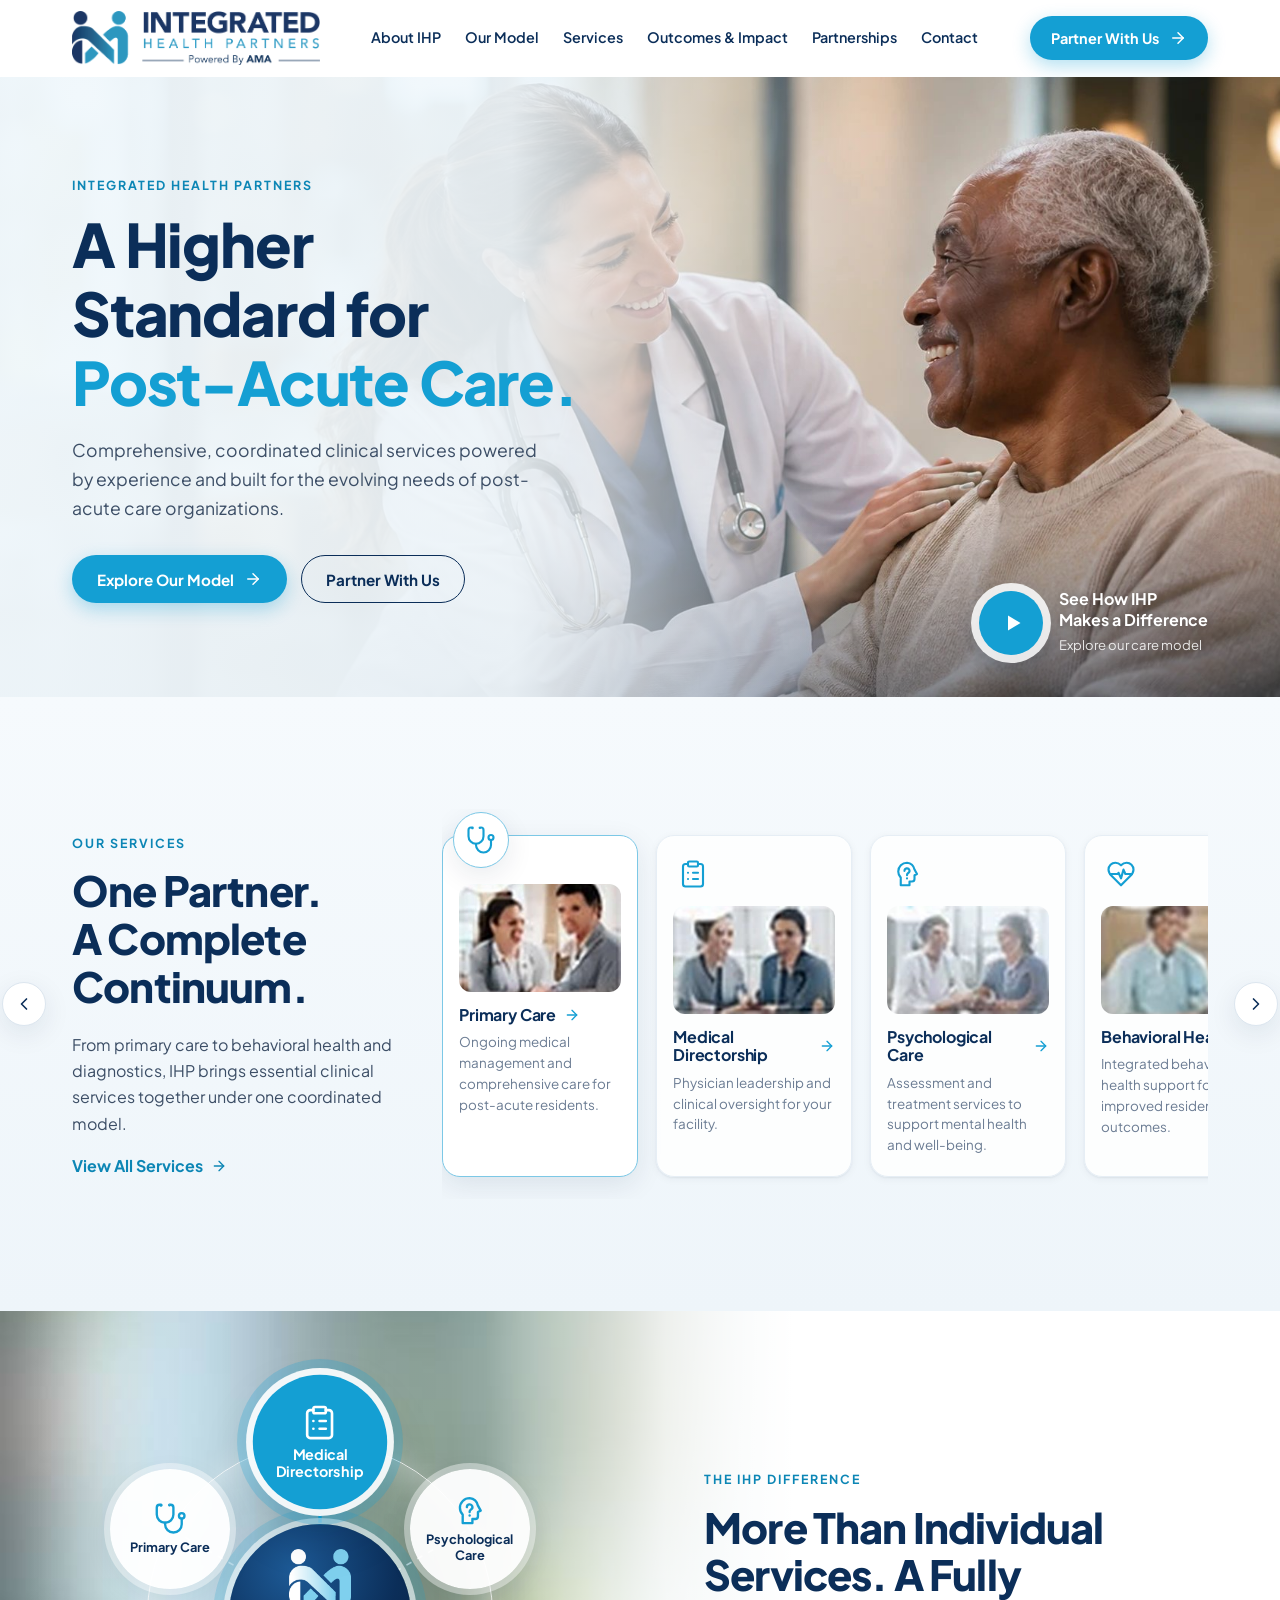
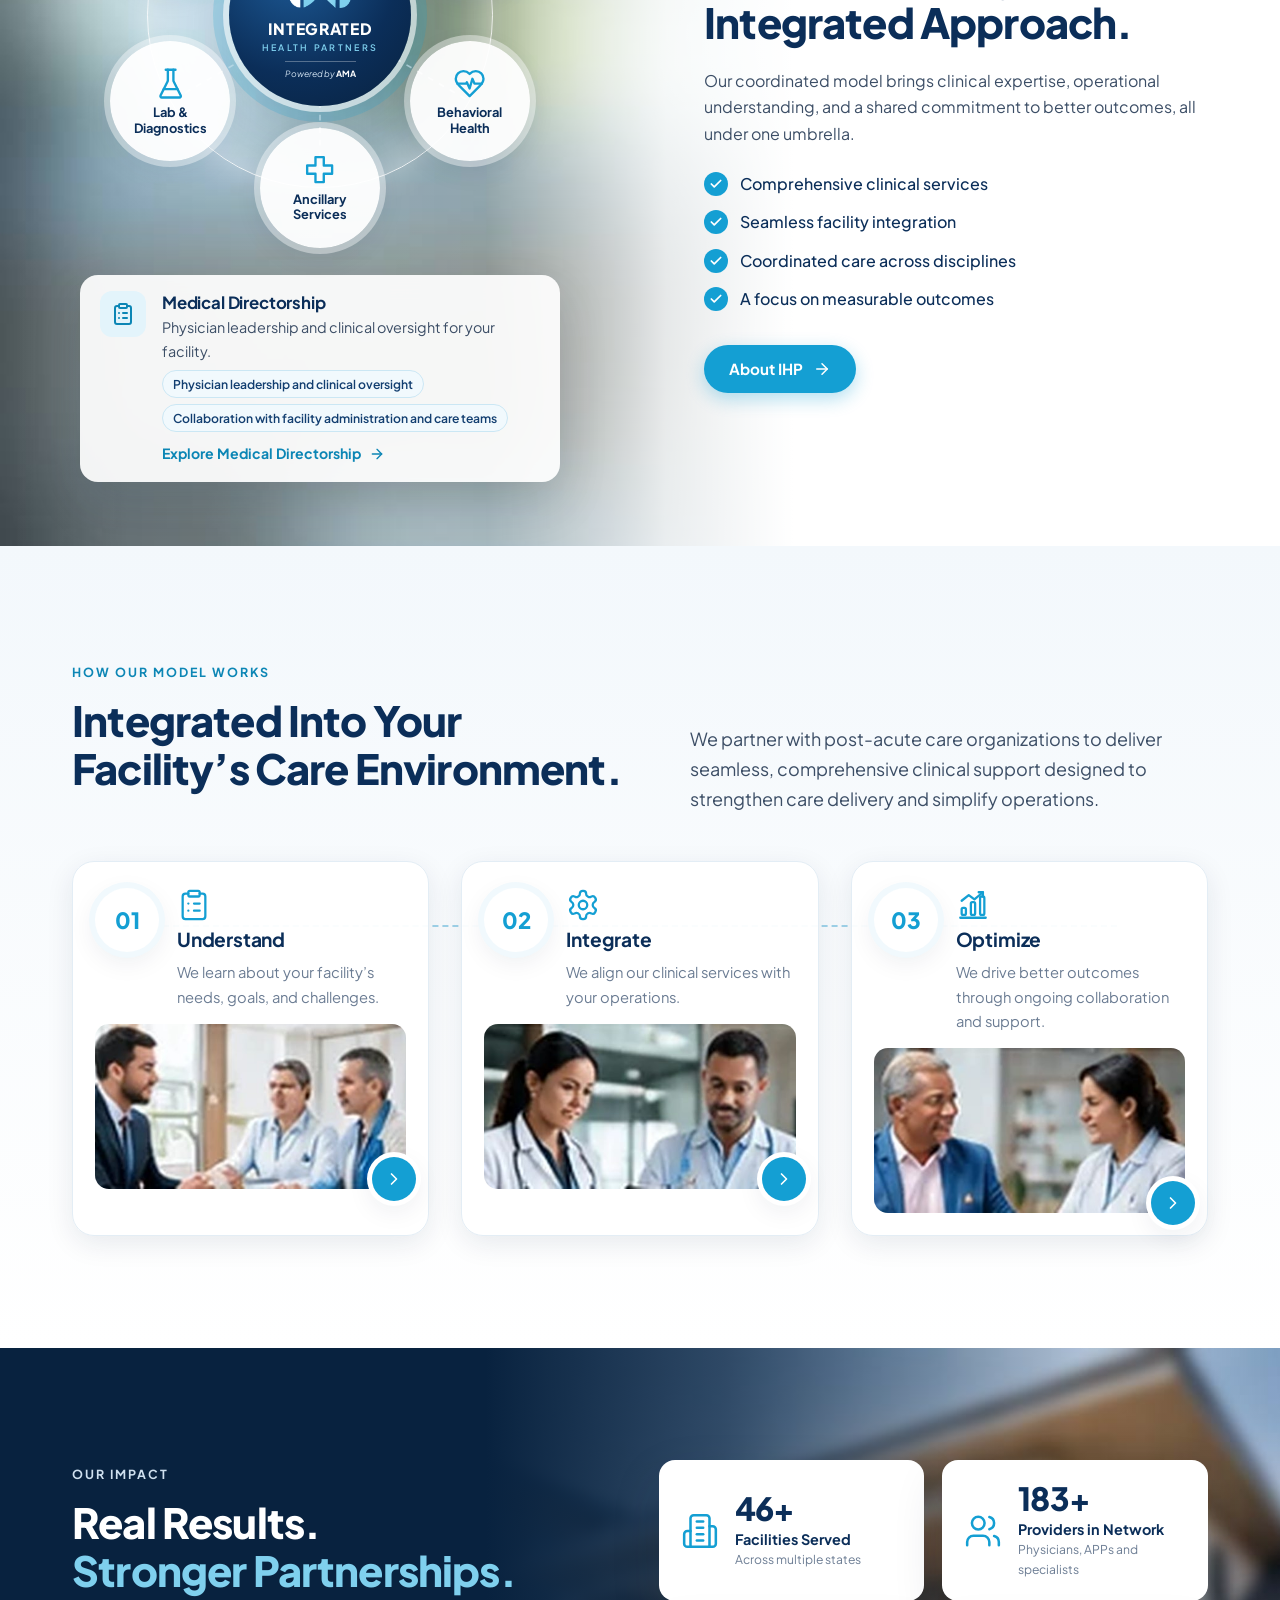
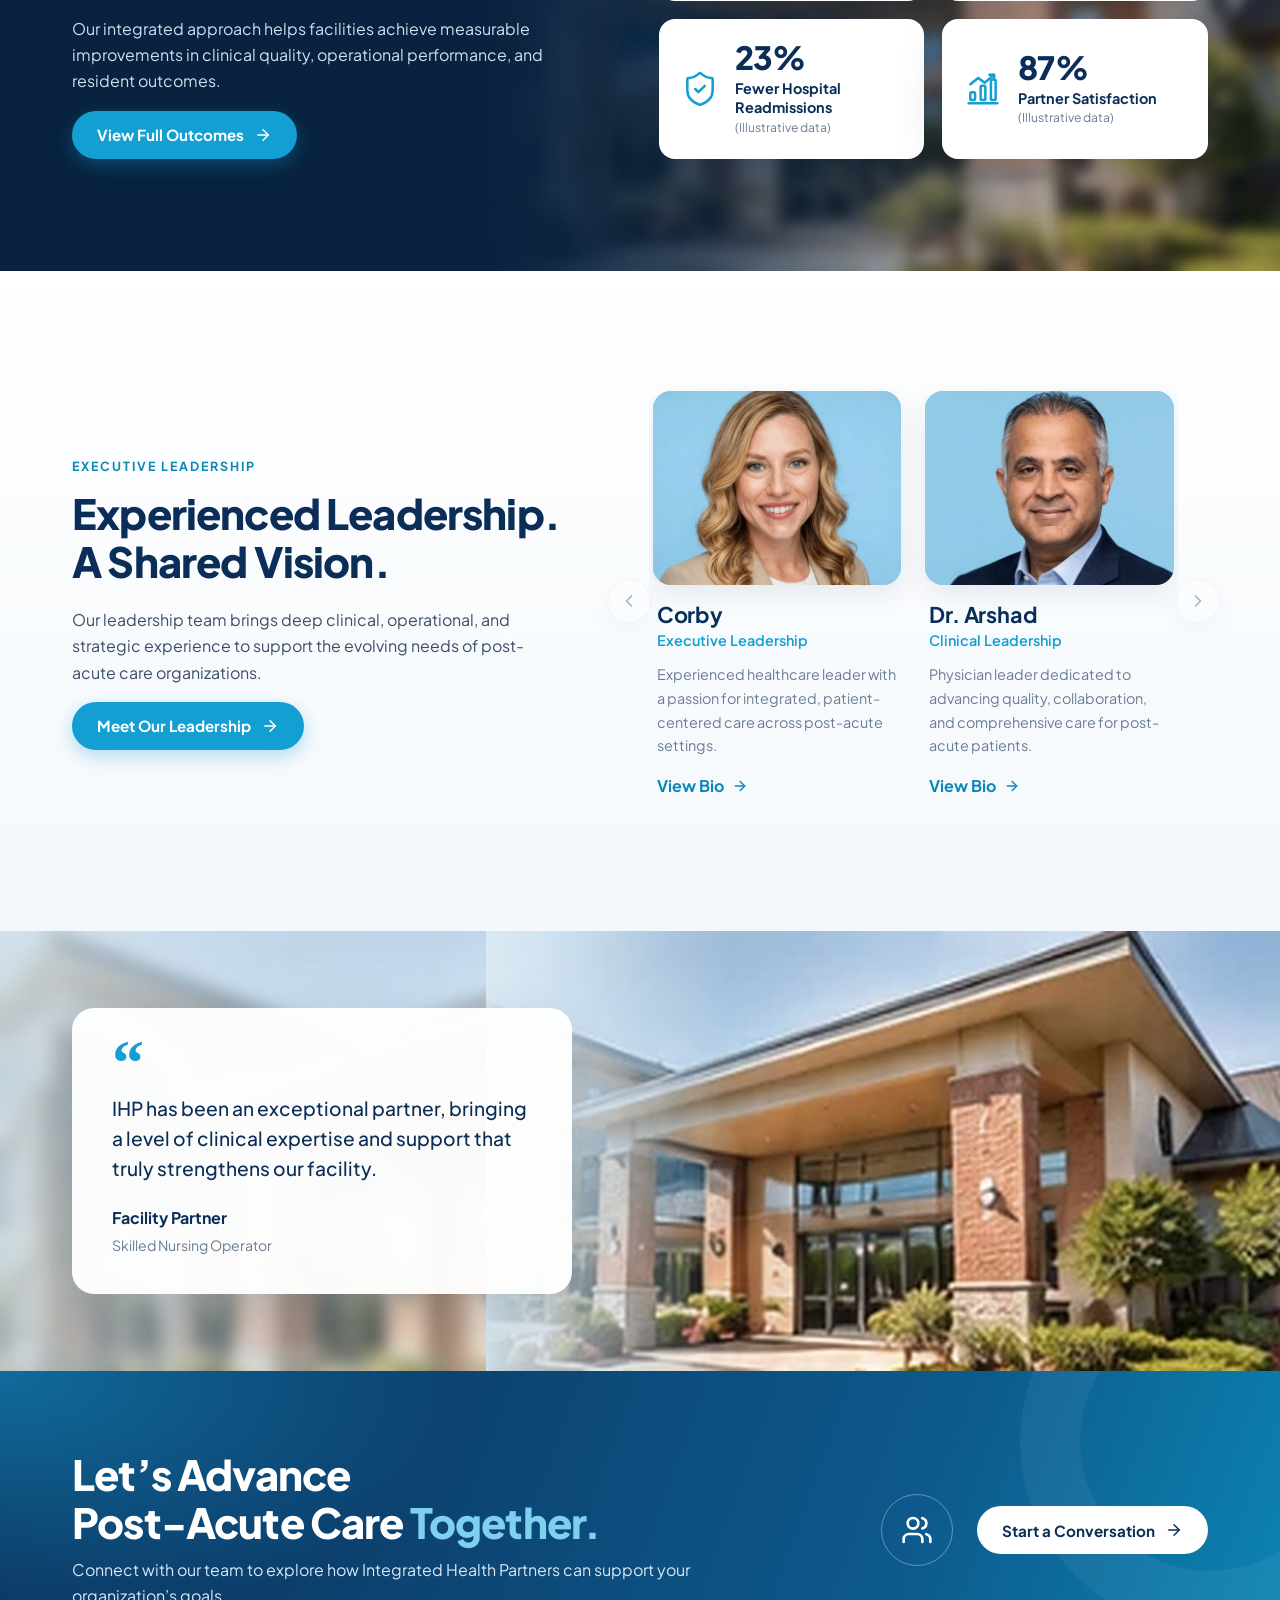
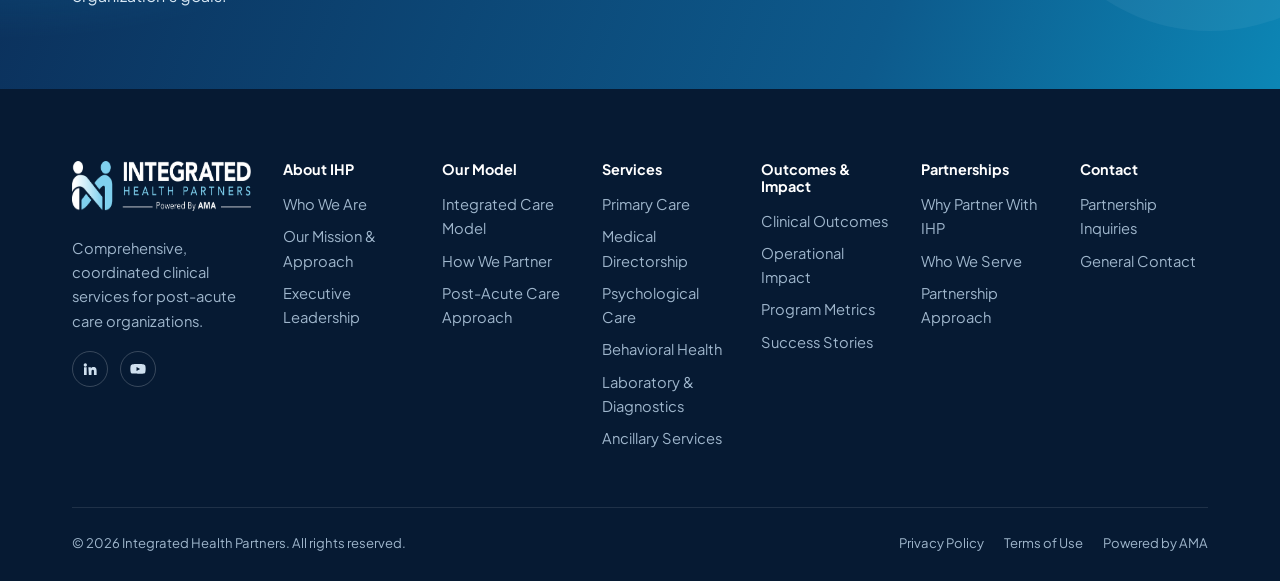
==== commit af1f0985: "Fix IHP Difference section layout and make the diagram interactive - Fix text column being squeezed " ====
--- a/index.html
+++ b/index.html
@@ -110,24 +110,30 @@
 </section>
 
 <section class="difference" aria-labelledby="diff-title">
-  <div class="difference-media">
-    <div class="orbit reveal" aria-label="IHP integrated service lines">
-      <div class="orbit-ring"></div>
-      <div class="orbit-core"><img src="assets/img/ihp-mark-white.png" alt=""><strong>INTEGRATED</strong><span>HEALTH PARTNERS</span><em>Powered by <b>AMA</b></em></div>
-      <a class="orbit-node" href="services.html#medical-directorship" style="left:50.0%;top:14.0%"><svg viewBox="0 0 24 24" fill="none" stroke="currentColor" stroke-width="2" stroke-linecap="round" stroke-linejoin="round" aria-hidden="true"><rect width="8" height="4" x="8" y="2" rx="1"/><path d="M16 4h2a2 2 0 0 1 2 2v14a2 2 0 0 1-2 2H6a2 2 0 0 1-2-2V6a2 2 0 0 1 2-2h2"/><path d="M12 11h4"/><path d="M12 16h4"/><path d="M8 11h.01"/><path d="M8 16h.01"/></svg><span>Medical Directorship</span></a><a class="orbit-node" href="services.html#psychological-care" style="left:81.2%;top:32.0%"><svg viewBox="0 0 24 24" fill="none" stroke="currentColor" stroke-width="2" stroke-linecap="round" stroke-linejoin="round" aria-hidden="true"><path d="M12 3a7 7 0 0 0-7 7c0 2 .8 3.7 2 4.9V21h7v-3h2a2 2 0 0 0 2-2v-3l2-1-2-3.6A7 7 0 0 0 12 3z"/><path d="M10 9.5a2 2 0 1 1 3 1.7c-.6.4-1 .9-1 1.6V13"/><path d="M12 15.5h.01"/></svg><span>Psychological Care</span></a><a class="orbit-node" href="services.html#behavioral-health" style="left:81.2%;top:68.0%"><svg viewBox="0 0 24 24" fill="none" stroke="currentColor" stroke-width="2" stroke-linecap="round" stroke-linejoin="round" aria-hidden="true"><path d="M19 14c1.49-1.46 3-3.21 3-5.5A5.5 5.5 0 0 0 16.5 3c-1.76 0-3 .5-4.5 2-1.5-1.5-2.74-2-4.5-2A5.5 5.5 0 0 0 2 8.5c0 2.3 1.5 4.05 3 5.5l7 7Z"/><path d="M3.22 12H9.5l.5-1 2 4.5 2-7 1.5 3.5h5.27"/></svg><span>Behavioral Health</span></a><a class="orbit-node" href="services.html#ancillary-services" style="left:50.0%;top:86.0%"><svg viewBox="0 0 24 24" fill="none" stroke="currentColor" stroke-width="2" stroke-linecap="round" stroke-linejoin="round" aria-hidden="true"><path d="M9 3h6v6h6v6h-6v6H9v-6H3V9h6z"/></svg><span>Ancillary Services</span></a><a class="orbit-node" href="services.html#lab-diagnostics" style="left:18.8%;top:68.0%"><svg viewBox="0 0 24 24" fill="none" stroke="currentColor" stroke-width="2" stroke-linecap="round" stroke-linejoin="round" aria-hidden="true"><path d="M10 2v7.53a2 2 0 0 1-.21.9L4.72 20.55a1 1 0 0 0 .9 1.45h12.76a1 1 0 0 0 .9-1.45l-5.07-10.13A2 2 0 0 1 14 9.53V2"/><path d="M8.5 2h7"/><path d="M7 16h10"/></svg><span>Lab &amp; Diagnostics</span></a><a class="orbit-node" href="services.html#primary-care" style="left:18.8%;top:32.0%"><svg viewBox="0 0 24 24" fill="none" stroke="currentColor" stroke-width="2" stroke-linecap="round" stroke-linejoin="round" aria-hidden="true"><path d="M4.8 2.3A.3.3 0 1 0 5 2H4a2 2 0 0 0-2 2v5a6 6 0 0 0 12 0V4a2 2 0 0 0-2-2h-1a.2.2 0 1 0 .3.3"/><path d="M8 15v1a6 6 0 0 0 12 0v-4"/><circle cx="20" cy="10" r="2"/></svg><span>Primary Care</span></a>
-    </div>
-  </div>
-  <div class="difference-copy reveal reveal-d2">
-    <span class="eyebrow">The IHP Difference</span>
-    <h2 id="diff-title">More Than Individual Services. A Fully Integrated Approach.</h2>
-    <p>Our coordinated model brings clinical expertise, operational understanding, and a shared commitment to better outcomes, all under one umbrella.</p>
-    <ul class="checklist">
-      <li><span class="tick"><svg viewBox="0 0 24 24" fill="none" stroke="currentColor" stroke-width="2" stroke-linecap="round" stroke-linejoin="round" aria-hidden="true"><path d="M20 6 9 17l-5-5"/></svg></span>Comprehensive clinical services</li>
-      <li><span class="tick"><svg viewBox="0 0 24 24" fill="none" stroke="currentColor" stroke-width="2" stroke-linecap="round" stroke-linejoin="round" aria-hidden="true"><path d="M20 6 9 17l-5-5"/></svg></span>Seamless facility integration</li>
-      <li><span class="tick"><svg viewBox="0 0 24 24" fill="none" stroke="currentColor" stroke-width="2" stroke-linecap="round" stroke-linejoin="round" aria-hidden="true"><path d="M20 6 9 17l-5-5"/></svg></span>Coordinated care across disciplines</li>
-      <li><span class="tick"><svg viewBox="0 0 24 24" fill="none" stroke="currentColor" stroke-width="2" stroke-linecap="round" stroke-linejoin="round" aria-hidden="true"><path d="M20 6 9 17l-5-5"/></svg></span>A focus on measurable outcomes</li>
-    </ul>
-    <a class="btn btn--primary" href="about.html">About IHP <svg viewBox="0 0 24 24" fill="none" stroke="currentColor" stroke-width="2" stroke-linecap="round" stroke-linejoin="round" aria-hidden="true"><path d="M5 12h14"/><path d="m12 5 7 7-7 7"/></svg></a>
+  <div class="difference-grid">
+    <div class="difference-media">
+      <div class="orbit-wrap reveal" data-orbit>
+        <div class="orbit" role="group" aria-label="IHP integrated service lines. Select a service to learn more.">
+          <svg class="orbit-spokes" viewBox="0 0 100 100" aria-hidden="true"><line data-index="0" x1="50" y1="50" x2="50.0" y2="14.0"/><line data-index="1" x1="50" y1="50" x2="81.2" y2="32.0"/><line data-index="2" x1="50" y1="50" x2="81.2" y2="68.0"/><line data-index="3" x1="50" y1="50" x2="50.0" y2="86.0"/><line data-index="4" x1="50" y1="50" x2="18.8" y2="68.0"/><line data-index="5" x1="50" y1="50" x2="18.8" y2="32.0"/></svg>
+          <div class="orbit-ring" aria-hidden="true"></div>
+          <div class="orbit-core" aria-hidden="true"><img src="assets/img/ihp-mark-white.png" alt=""><strong>INTEGRATED</strong><span>HEALTH PARTNERS</span><em>Powered by <b>AMA</b></em></div>
+          <button class="orbit-node" type="button" data-index="0" aria-pressed="false" aria-controls="orbit-detail" style="left:50.0%;top:14.0%"><svg viewBox="0 0 24 24" fill="none" stroke="currentColor" stroke-width="2" stroke-linecap="round" stroke-linejoin="round" aria-hidden="true"><rect width="8" height="4" x="8" y="2" rx="1"/><path d="M16 4h2a2 2 0 0 1 2 2v14a2 2 0 0 1-2 2H6a2 2 0 0 1-2-2V6a2 2 0 0 1 2-2h2"/><path d="M12 11h4"/><path d="M12 16h4"/><path d="M8 11h.01"/><path d="M8 16h.01"/></svg><span>Medical Directorship</span></button><button class="orbit-node" type="button" data-index="1" aria-pressed="false" aria-controls="orbit-detail" style="left:81.2%;top:32.0%"><svg viewBox="0 0 24 24" fill="none" stroke="currentColor" stroke-width="2" stroke-linecap="round" stroke-linejoin="round" aria-hidden="true"><path d="M12 3a7 7 0 0 0-7 7c0 2 .8 3.7 2 4.9V21h7v-3h2a2 2 0 0 0 2-2v-3l2-1-2-3.6A7 7 0 0 0 12 3z"/><path d="M10 9.5a2 2 0 1 1 3 1.7c-.6.4-1 .9-1 1.6V13"/><path d="M12 15.5h.01"/></svg><span>Psychological Care</span></button><button class="orbit-node" type="button" data-index="2" aria-pressed="false" aria-controls="orbit-detail" style="left:81.2%;top:68.0%"><svg viewBox="0 0 24 24" fill="none" stroke="currentColor" stroke-width="2" stroke-linecap="round" stroke-linejoin="round" aria-hidden="true"><path d="M19 14c1.49-1.46 3-3.21 3-5.5A5.5 5.5 0 0 0 16.5 3c-1.76 0-3 .5-4.5 2-1.5-1.5-2.74-2-4.5-2A5.5 5.5 0 0 0 2 8.5c0 2.3 1.5 4.05 3 5.5l7 7Z"/><path d="M3.22 12H9.5l.5-1 2 4.5 2-7 1.5 3.5h5.27"/></svg><span>Behavioral Health</span></button><button class="orbit-node" type="button" data-index="3" aria-pressed="false" aria-controls="orbit-detail" style="left:50.0%;top:86.0%"><svg viewBox="0 0 24 24" fill="none" stroke="currentColor" stroke-width="2" stroke-linecap="round" stroke-linejoin="round" aria-hidden="true"><path d="M9 3h6v6h6v6h-6v6H9v-6H3V9h6z"/></svg><span>Ancillary Services</span></button><button class="orbit-node" type="button" data-index="4" aria-pressed="false" aria-controls="orbit-detail" style="left:18.8%;top:68.0%"><svg viewBox="0 0 24 24" fill="none" stroke="currentColor" stroke-width="2" stroke-linecap="round" stroke-linejoin="round" aria-hidden="true"><path d="M10 2v7.53a2 2 0 0 1-.21.9L4.72 20.55a1 1 0 0 0 .9 1.45h12.76a1 1 0 0 0 .9-1.45l-5.07-10.13A2 2 0 0 1 14 9.53V2"/><path d="M8.5 2h7"/><path d="M7 16h10"/></svg><span>Lab &amp; Diagnostics</span></button><button class="orbit-node" type="button" data-index="5" aria-pressed="false" aria-controls="orbit-detail" style="left:18.8%;top:32.0%"><svg viewBox="0 0 24 24" fill="none" stroke="currentColor" stroke-width="2" stroke-linecap="round" stroke-linejoin="round" aria-hidden="true"><path d="M4.8 2.3A.3.3 0 1 0 5 2H4a2 2 0 0 0-2 2v5a6 6 0 0 0 12 0V4a2 2 0 0 0-2-2h-1a.2.2 0 1 0 .3.3"/><path d="M8 15v1a6 6 0 0 0 12 0v-4"/><circle cx="20" cy="10" r="2"/></svg><span>Primary Care</span></button>
+        </div>
+        <div class="orbit-detail" id="orbit-detail" aria-live="polite"><div class="orbit-detail__item is-default" data-index="-1"><span class="orbit-detail__icon"><svg viewBox="0 0 24 24" fill="none" stroke="currentColor" stroke-width="2" stroke-linecap="round" stroke-linejoin="round" aria-hidden="true"><path d="m12 2 10 5-10 5L2 7z"/><path d="m2 17 10 5 10-5"/><path d="m2 12 10 5 10-5"/></svg></span><div><h3>Six services. One coordinated team.</h3><p>Select any service in the circle to see how it fits into IHP’s integrated model.</p></div></div><div class="orbit-detail__item" data-index="0" hidden><span class="orbit-detail__icon"><svg viewBox="0 0 24 24" fill="none" stroke="currentColor" stroke-width="2" stroke-linecap="round" stroke-linejoin="round" aria-hidden="true"><rect width="8" height="4" x="8" y="2" rx="1"/><path d="M16 4h2a2 2 0 0 1 2 2v14a2 2 0 0 1-2 2H6a2 2 0 0 1-2-2V6a2 2 0 0 1 2-2h2"/><path d="M12 11h4"/><path d="M12 16h4"/><path d="M8 11h.01"/><path d="M8 16h.01"/></svg></span><div><h3>Medical Directorship</h3><p>Physician leadership and clinical oversight for your facility.</p><ul><li>Physician leadership and clinical oversight</li><li>Collaboration with facility administration and care teams</li></ul><a class="text-link" href="services.html#medical-directorship">Explore Medical Directorship <svg viewBox="0 0 24 24" fill="none" stroke="currentColor" stroke-width="2" stroke-linecap="round" stroke-linejoin="round" aria-hidden="true"><path d="M5 12h14"/><path d="m12 5 7 7-7 7"/></svg></a></div></div><div class="orbit-detail__item" data-index="1" hidden><span class="orbit-detail__icon"><svg viewBox="0 0 24 24" fill="none" stroke="currentColor" stroke-width="2" stroke-linecap="round" stroke-linejoin="round" aria-hidden="true"><path d="M12 3a7 7 0 0 0-7 7c0 2 .8 3.7 2 4.9V21h7v-3h2a2 2 0 0 0 2-2v-3l2-1-2-3.6A7 7 0 0 0 12 3z"/><path d="M10 9.5a2 2 0 1 1 3 1.7c-.6.4-1 .9-1 1.6V13"/><path d="M12 15.5h.01"/></svg></span><div><h3>Psychological Care</h3><p>Assessment and treatment services to support mental health and well-being.</p><ul><li>Psychological assessment and treatment services</li><li>Mental health support for residents</li></ul><a class="text-link" href="services.html#psychological-care">Explore Psychological Care <svg viewBox="0 0 24 24" fill="none" stroke="currentColor" stroke-width="2" stroke-linecap="round" stroke-linejoin="round" aria-hidden="true"><path d="M5 12h14"/><path d="m12 5 7 7-7 7"/></svg></a></div></div><div class="orbit-detail__item" data-index="2" hidden><span class="orbit-detail__icon"><svg viewBox="0 0 24 24" fill="none" stroke="currentColor" stroke-width="2" stroke-linecap="round" stroke-linejoin="round" aria-hidden="true"><path d="M19 14c1.49-1.46 3-3.21 3-5.5A5.5 5.5 0 0 0 16.5 3c-1.76 0-3 .5-4.5 2-1.5-1.5-2.74-2-4.5-2A5.5 5.5 0 0 0 2 8.5c0 2.3 1.5 4.05 3 5.5l7 7Z"/><path d="M3.22 12H9.5l.5-1 2 4.5 2-7 1.5 3.5h5.27"/></svg></span><div><h3>Behavioral Health</h3><p>Integrated behavioral health support for improved resident outcomes.</p><ul><li>Behavioral health management and support</li><li>Coordination with facility clinical teams</li></ul><a class="text-link" href="services.html#behavioral-health">Explore Behavioral Health <svg viewBox="0 0 24 24" fill="none" stroke="currentColor" stroke-width="2" stroke-linecap="round" stroke-linejoin="round" aria-hidden="true"><path d="M5 12h14"/><path d="m12 5 7 7-7 7"/></svg></a></div></div><div class="orbit-detail__item" data-index="3" hidden><span class="orbit-detail__icon"><svg viewBox="0 0 24 24" fill="none" stroke="currentColor" stroke-width="2" stroke-linecap="round" stroke-linejoin="round" aria-hidden="true"><path d="M9 3h6v6h6v6h-6v6H9v-6H3V9h6z"/></svg></span><div><h3>Ancillary Services</h3><p>Supporting clinical services and coordinated access to specialty care.</p><ul><li>Additional supporting clinical services</li><li>Coordinated access to specialty and ancillary care</li></ul><a class="text-link" href="services.html#ancillary-services">Explore Ancillary Services <svg viewBox="0 0 24 24" fill="none" stroke="currentColor" stroke-width="2" stroke-linecap="round" stroke-linejoin="round" aria-hidden="true"><path d="M5 12h14"/><path d="m12 5 7 7-7 7"/></svg></a></div></div><div class="orbit-detail__item" data-index="4" hidden><span class="orbit-detail__icon"><svg viewBox="0 0 24 24" fill="none" stroke="currentColor" stroke-width="2" stroke-linecap="round" stroke-linejoin="round" aria-hidden="true"><path d="M10 2v7.53a2 2 0 0 1-.21.9L4.72 20.55a1 1 0 0 0 .9 1.45h12.76a1 1 0 0 0 .9-1.45l-5.07-10.13A2 2 0 0 1 14 9.53V2"/><path d="M8.5 2h7"/><path d="M7 16h10"/></svg></span><div><h3>Laboratory &amp; Diagnostics</h3><p>On-site lab testing and diagnostic imaging to speed clinical decisions.</p><ul><li>Laboratory testing and related support</li><li>X-ray and diagnostic imaging services</li></ul><a class="text-link" href="services.html#lab-diagnostics">Explore Laboratory &amp; Diagnostics <svg viewBox="0 0 24 24" fill="none" stroke="currentColor" stroke-width="2" stroke-linecap="round" stroke-linejoin="round" aria-hidden="true"><path d="M5 12h14"/><path d="m12 5 7 7-7 7"/></svg></a></div></div><div class="orbit-detail__item" data-index="5" hidden><span class="orbit-detail__icon"><svg viewBox="0 0 24 24" fill="none" stroke="currentColor" stroke-width="2" stroke-linecap="round" stroke-linejoin="round" aria-hidden="true"><path d="M4.8 2.3A.3.3 0 1 0 5 2H4a2 2 0 0 0-2 2v5a6 6 0 0 0 12 0V4a2 2 0 0 0-2-2h-1a.2.2 0 1 0 .3.3"/><path d="M8 15v1a6 6 0 0 0 12 0v-4"/><circle cx="20" cy="10" r="2"/></svg></span><div><h3>Primary Care</h3><p>Ongoing medical management and comprehensive care for post-acute residents.</p><ul><li>Physician and advanced practice provider services</li><li>Ongoing medical management</li></ul><a class="text-link" href="services.html#primary-care">Explore Primary Care <svg viewBox="0 0 24 24" fill="none" stroke="currentColor" stroke-width="2" stroke-linecap="round" stroke-linejoin="round" aria-hidden="true"><path d="M5 12h14"/><path d="m12 5 7 7-7 7"/></svg></a></div></div></div>
+      </div>
+    </div>
+    <div class="difference-copy reveal reveal-d2">
+      <span class="eyebrow">The IHP Difference</span>
+      <h2 id="diff-title">More Than Individual Services. A Fully Integrated Approach.</h2>
+      <p>Our coordinated model brings clinical expertise, operational understanding, and a shared commitment to better outcomes, all under one umbrella.</p>
+      <ul class="checklist">
+        <li><span class="tick"><svg viewBox="0 0 24 24" fill="none" stroke="currentColor" stroke-width="2" stroke-linecap="round" stroke-linejoin="round" aria-hidden="true"><path d="M20 6 9 17l-5-5"/></svg></span>Comprehensive clinical services</li>
+        <li><span class="tick"><svg viewBox="0 0 24 24" fill="none" stroke="currentColor" stroke-width="2" stroke-linecap="round" stroke-linejoin="round" aria-hidden="true"><path d="M20 6 9 17l-5-5"/></svg></span>Seamless facility integration</li>
+        <li><span class="tick"><svg viewBox="0 0 24 24" fill="none" stroke="currentColor" stroke-width="2" stroke-linecap="round" stroke-linejoin="round" aria-hidden="true"><path d="M20 6 9 17l-5-5"/></svg></span>Coordinated care across disciplines</li>
+        <li><span class="tick"><svg viewBox="0 0 24 24" fill="none" stroke="currentColor" stroke-width="2" stroke-linecap="round" stroke-linejoin="round" aria-hidden="true"><path d="M20 6 9 17l-5-5"/></svg></span>A focus on measurable outcomes</li>
+      </ul>
+      <a class="btn btn--primary" href="about.html">About IHP <svg viewBox="0 0 24 24" fill="none" stroke="currentColor" stroke-width="2" stroke-linecap="round" stroke-linejoin="round" aria-hidden="true"><path d="M5 12h14"/><path d="m12 5 7 7-7 7"/></svg></a>
+    </div>
   </div>
 </section>
 
--- a/assets/css/styles.css
+++ b/assets/css/styles.css
@@ -187,15 +187,25 @@
   position: relative; overflow: hidden;
   background: linear-gradient(100deg, #f4f9fd 0%, #eef6fb 50%, #e3f0f8 100%);
 }
-.hero-photo { position: absolute; top: 0; right: 0; bottom: 0; width: 60%; }
-.hero-photo img { width: 100%; height: 100%; object-fit: cover; object-position: 40% 30%; }
+.hero-photo { position: absolute; inset: 0; }
+.hero-photo img { width: 100%; height: 100%; object-fit: cover; object-position: 78% 30%; }
 .hero-photo::before {
   content: ""; position: absolute; inset: 0; z-index: 1;
-  background: linear-gradient(90deg, #f1f8fc 0%, rgba(241,248,252,.85) 12%, rgba(241,248,252,0) 38%),
-              linear-gradient(0deg, rgba(8,34,63,.45) 0%, rgba(8,34,63,0) 35%);
+  background: linear-gradient(90deg, rgba(241,248,252,.97) 0%, rgba(241,248,252,.9) 28%, rgba(241,248,252,.55) 42%, rgba(241,248,252,0) 55%),
+              linear-gradient(0deg, rgba(8,34,63,.4) 0%, rgba(8,34,63,0) 30%);
 }
 .hero-grid { position: relative; z-index: 2; display: flex; align-items: center; min-height: min(620px, 80vh); padding-block: 64px; }
-.hero-copy { max-width: 500px; }
+.hero-copy { max-width: 520px; }
+.hero h1 .accent { white-space: nowrap; }
+@media (min-width: 1600px) {
+  .hero-photo { left: auto; width: 76%; }
+  .hero-photo::before { background: linear-gradient(90deg, #eef6fb 0%, rgba(241,248,252,.6) 12%, rgba(241,248,252,0) 30%), linear-gradient(0deg, rgba(8,34,63,.4) 0%, rgba(8,34,63,0) 30%); }
+}
+@media (min-width: 961px) and (max-width: 1280px) {
+  .hero-photo img { object-position: 100% 30%; }
+  .hero-photo::before { background: linear-gradient(90deg, rgba(241,248,252,.97) 0%, rgba(241,248,252,.92) 40%, rgba(241,248,252,.5) 55%, rgba(241,248,252,0) 68%), linear-gradient(0deg, rgba(8,34,63,.4) 0%, rgba(8,34,63,0) 30%); }
+  .hero-copy { max-width: 470px; }
+}
 .hero h1 { margin-bottom: 20px; font-size: clamp(2.4rem, 5vw, 3.75rem); }
 .hero .lead { margin-bottom: 32px; font-size: 1.1rem; }
 .hero-badge {
@@ -319,36 +329,70 @@
 .service-card:hover h3 svg { transform: translateX(4px); }
 .service-card p { font-size: .84rem; line-height: 1.55; margin: 0; color: var(--muted); }
 
-/* Difference / orbit ------------------------------------------------------ */
-.difference { display: grid; grid-template-columns: 1fr 1fr; min-height: 620px; background: #fff; }
-.difference-media {
-  position: relative; display: grid; place-items: center; padding: 48px 24px;
-  background: url("../img/photos/bg-interior-blur.jpg") center / cover no-repeat;
-}
-.difference-media::after { content: ""; position: absolute; inset: 0; background: linear-gradient(90deg, rgba(255,255,255,.05) 60%, #fff 100%); }
-.difference-copy { align-self: center; padding: 64px max(var(--gutter), calc((100vw - var(--container)) / 2 + var(--gutter))) 64px 48px; max-width: 680px; }
-.orbit { position: relative; z-index: 1; width: 100%; max-width: 500px; aspect-ratio: 1; }
-.orbit-ring { position: absolute; inset: 14%; border-radius: 50%; border: 1.5px solid rgba(255,255,255,.75); box-shadow: 0 0 40px rgba(255,255,255,.35) inset; }
+/* Difference / interactive orbit ----------------------------------------- */
+.difference { position: relative; overflow: hidden; background: #e9eef2 url("../img/photos/bg-interior-blur.jpg") left center / cover no-repeat; }
+.difference::before { content: ""; position: absolute; inset: 0; pointer-events: none; background: linear-gradient(90deg, rgba(255,255,255,0) 0%, rgba(255,255,255,.08) 38%, rgba(255,255,255,.82) 52%, #fff 62%); }
+.difference-grid { position: relative; display: grid; grid-template-columns: minmax(0, 1fr) minmax(0, 1fr); min-height: 640px; }
+.difference-media { position: relative; display: flex; align-items: center; justify-content: center; padding: 64px clamp(20px, 4vw, 56px); }
+.difference-copy {
+  align-self: center;
+  padding: 72px max(var(--gutter), calc(50vw - var(--container) / 2 + var(--gutter))) 72px clamp(32px, 5vw, 72px);
+}
+.difference-copy > * { max-width: 540px; }
+.orbit-wrap { position: relative; z-index: 1; width: 100%; max-width: 480px; display: flex; flex-direction: column; align-items: center; gap: 20px; }
+.orbit { position: relative; width: 100%; aspect-ratio: 1; }
+.orbit-ring { position: absolute; inset: 14%; border-radius: 50%; border: 1.5px solid rgba(255,255,255,.85); box-shadow: 0 0 50px rgba(255,255,255,.45) inset, 0 0 30px rgba(255,255,255,.3); pointer-events: none; }
+.orbit-spokes { position: absolute; inset: 0; width: 100%; height: 100%; overflow: visible; pointer-events: none; }
+.orbit-spokes line { stroke: rgba(255,255,255,.7); stroke-width: .35; stroke-dasharray: 1.2 1.4; transition: stroke .3s ease, stroke-width .3s ease; }
+.orbit-spokes line.is-active { stroke: var(--teal-500); stroke-width: .7; stroke-dasharray: 2 1.2; animation: spoke-flow 1.2s linear infinite; }
+@keyframes spoke-flow { to { stroke-dashoffset: -6.4; } }
 .orbit-core {
-  position: absolute; inset: 31%; border-radius: 50%;
+  position: absolute; inset: 31%; border-radius: 50%; z-index: 1;
   background: radial-gradient(circle at 35% 25%, #1d5a96, var(--navy-800) 58%, var(--navy-900));
   display: flex; flex-direction: column; align-items: center; justify-content: center; text-align: center;
-  color: #fff; box-shadow: 0 0 0 6px rgba(255,255,255,.55), 0 0 0 14px rgba(20,159,211,.18), var(--shadow-lg);
-}
+  color: #fff; box-shadow: 0 0 0 6px rgba(255,255,255,.6), 0 0 0 16px rgba(20,159,211,.2), var(--shadow-lg);
+  animation: core-pulse 4s ease-in-out infinite;
+}
+@keyframes core-pulse { 50% { box-shadow: 0 0 0 6px rgba(255,255,255,.6), 0 0 0 22px rgba(20,159,211,.12), var(--shadow-lg); } }
 .orbit-core img { width: 34%; height: auto; margin-bottom: 8px; }
-.orbit-core strong { font-size: clamp(.72rem, 1.5vw, 1rem); letter-spacing: .04em; font-weight: 800; }
-.orbit-core span { font-size: clamp(.42rem, .8vw, .56rem); letter-spacing: .28em; color: var(--teal-300); font-weight: 600; }
-.orbit-core em { font-size: clamp(.4rem, .75vw, .52rem); color: #cfe0ef; margin-top: 4px; padding-top: 4px; border-top: 1px solid rgba(255,255,255,.3); }
+.orbit-core strong { font-size: clamp(.68rem, 1.4vw, .98rem); letter-spacing: .04em; font-weight: 800; }
+.orbit-core span { font-size: clamp(.42rem, .8vw, .56rem); letter-spacing: .26em; color: var(--teal-300); font-weight: 600; }
+.orbit-core em { font-size: clamp(.4rem, .75vw, .54rem); color: #cfe0ef; margin-top: 5px; padding-top: 5px; border-top: 1px solid rgba(255,255,255,.3); }
 .orbit-core em b { font-style: normal; color: #fff; }
 .orbit-node {
-  position: absolute; width: 26%; aspect-ratio: 1; transform: translate(-50%, -50%);
-  border-radius: 50%; background: rgba(255,255,255,.94); box-shadow: 0 0 0 6px rgba(255,255,255,.35), var(--shadow);
-  display: flex; flex-direction: column; align-items: center; justify-content: center; gap: 6px;
-  text-align: center; color: var(--navy-800); font-weight: 700; font-size: clamp(.6rem, 1.15vw, .8rem); line-height: 1.2;
-  padding: 10px; transition: transform .25s ease, box-shadow .25s ease;
-}
-.orbit-node:hover { transform: translate(-50%, -50%) scale(1.08); box-shadow: 0 0 0 6px rgba(20,159,211,.3), var(--shadow-lg); color: var(--navy-800); }
-.orbit-node svg { width: 32%; height: auto; color: var(--teal-500); stroke-width: 1.7; }
+  position: absolute; z-index: 2; width: 25%; aspect-ratio: 1; transform: translate(-50%, -50%);
+  border: 0; border-radius: 50%; cursor: pointer; font: inherit;
+  background: rgba(255,255,255,.95); box-shadow: 0 0 0 6px rgba(255,255,255,.4), var(--shadow);
+  display: flex; flex-direction: column; align-items: center; justify-content: center; gap: 5px;
+  text-align: center; color: var(--navy-800); font-weight: 700; font-size: clamp(.6rem, 1.1vw, .8rem); line-height: 1.2;
+  padding: 8px; transition: transform .3s ease, box-shadow .3s ease, background .3s ease, color .3s ease;
+}
+.orbit-node svg { width: 32%; height: auto; color: var(--teal-500); stroke-width: 1.7; transition: color .3s ease; }
+.orbit-node:hover { transform: translate(-50%, -50%) scale(1.06); }
+.orbit-node.is-active {
+  transform: translate(-50%, -50%) scale(1.12);
+  background: var(--teal-500); color: #fff;
+  box-shadow: 0 0 0 6px rgba(255,255,255,.9), 0 0 0 14px rgba(20,159,211,.25), var(--shadow-lg);
+}
+.orbit-node.is-active svg { color: #fff; }
+.orbit-node:focus-visible { outline: 3px solid var(--navy-800); outline-offset: 4px; border-radius: 50%; }
+.orbit-detail {
+  position: relative; width: 100%; min-height: 112px;
+  background: rgba(255,255,255,.92); backdrop-filter: blur(10px);
+  border-radius: 18px; box-shadow: var(--shadow-lg); padding: 16px 20px;
+}
+.orbit-detail__item { display: flex; gap: 16px; align-items: flex-start; animation: detail-in .35s ease; }
+.orbit-detail__item[hidden] { display: none; }
+@keyframes detail-in { from { opacity: 0; transform: translateY(6px); } to { opacity: 1; transform: none; } }
+.orbit-detail__icon { flex-shrink: 0; width: 46px; height: 46px; border-radius: 12px; display: grid; place-items: center; background: var(--teal-100); color: var(--teal-600); }
+.orbit-detail__icon svg { width: 24px; height: 24px; }
+.orbit-detail h3 { font-size: 1.05rem; margin: 2px 0 4px; }
+.orbit-detail p { font-size: .9rem; margin: 0 0 8px; color: var(--text); }
+.orbit-detail ul { list-style: none; display: flex; flex-wrap: wrap; gap: 6px; margin: 0 0 8px; }
+.orbit-detail p { margin-bottom: 6px; }
+.orbit-detail li { font-size: .76rem; font-weight: 600; color: var(--navy-700); background: var(--teal-50); border: 1px solid #cbe7f4; padding: 3px 10px; border-radius: 999px; }
+.orbit-detail .text-link { font-size: .88rem; }
+.orbit-detail .is-default p { margin: 0; }
 
 /* Model steps ------------------------------------------------------------- */
 .model-section { background: linear-gradient(180deg, #f3f8fc, #fff); }
@@ -572,6 +616,7 @@
 @media (prefers-reduced-motion: reduce) {
   html { scroll-behavior: auto; }
   *, *::before, *::after { animation: none !important; transition: none !important; }
+  .orbit-spokes line.is-active { stroke-dasharray: none; }
   .reveal { opacity: 1; transform: none; }
   .line-chart .series { stroke-dashoffset: 0; }
 }
@@ -587,7 +632,6 @@
   .services-band { grid-template-columns: 1fr; }
   .services-band > .carousel-btn { display: none; }
   .dash { grid-template-columns: repeat(2, 1fr); }
-  .difference-copy { padding-left: 32px; }
 }
 
 @media (max-width: 960px) {
@@ -616,9 +660,12 @@
   .hero-badge { bottom: 24px; left: var(--gutter); right: auto; }
   .intro-grid, .impact-grid, .leaders-grid, .feature-row, .contact-grid, .split-head, .chart-grid { grid-template-columns: 1fr; }
   .split-head { gap: 16px; }
-  .difference { grid-template-columns: 1fr; }
-  .difference-copy { padding: 56px var(--gutter); max-width: none; }
-  .difference-media::after { background: linear-gradient(180deg, rgba(255,255,255,0) 70%, #fff 100%); }
+  .difference-grid { grid-template-columns: 1fr; }
+  .difference-copy { padding: 56px var(--gutter); }
+  .difference-copy > * { max-width: 640px; }
+  .difference-media { padding: 48px var(--gutter); }
+  .difference { background-size: auto 620px; background-position: center top; background-color: #fff; }
+  .difference::before { background: linear-gradient(180deg, rgba(255,255,255,0) 0%, rgba(255,255,255,0) 480px, #fff 640px); }
   .impact-photo { width: 100%; opacity: .45; }
   .feature-row--flip .feature-media { order: 0; }
   .feature-media .ph, .feature-media .photo-frame { min-height: 260px; }
@@ -643,7 +690,10 @@
   .bar-row { grid-template-columns: 1fr 44px; }
   .bar-row .bar-track { grid-column: 1 / -1; grid-row: 2; }
   .cta-actions .cta-icon { display: none; }
-  .orbit-node { width: 28%; font-size: .58rem; }
+  .orbit-node { width: 28%; font-size: .56rem; gap: 3px; padding: 4px; }
+  .orbit-detail { padding: 16px; }
+  .orbit-detail ul { display: none; }
+  .orbit-detail__icon { width: 40px; height: 40px; }
   .quote-card { padding: 28px; }
   .step p { margin-left: 0; }
   .hero-photo { height: 280px; }
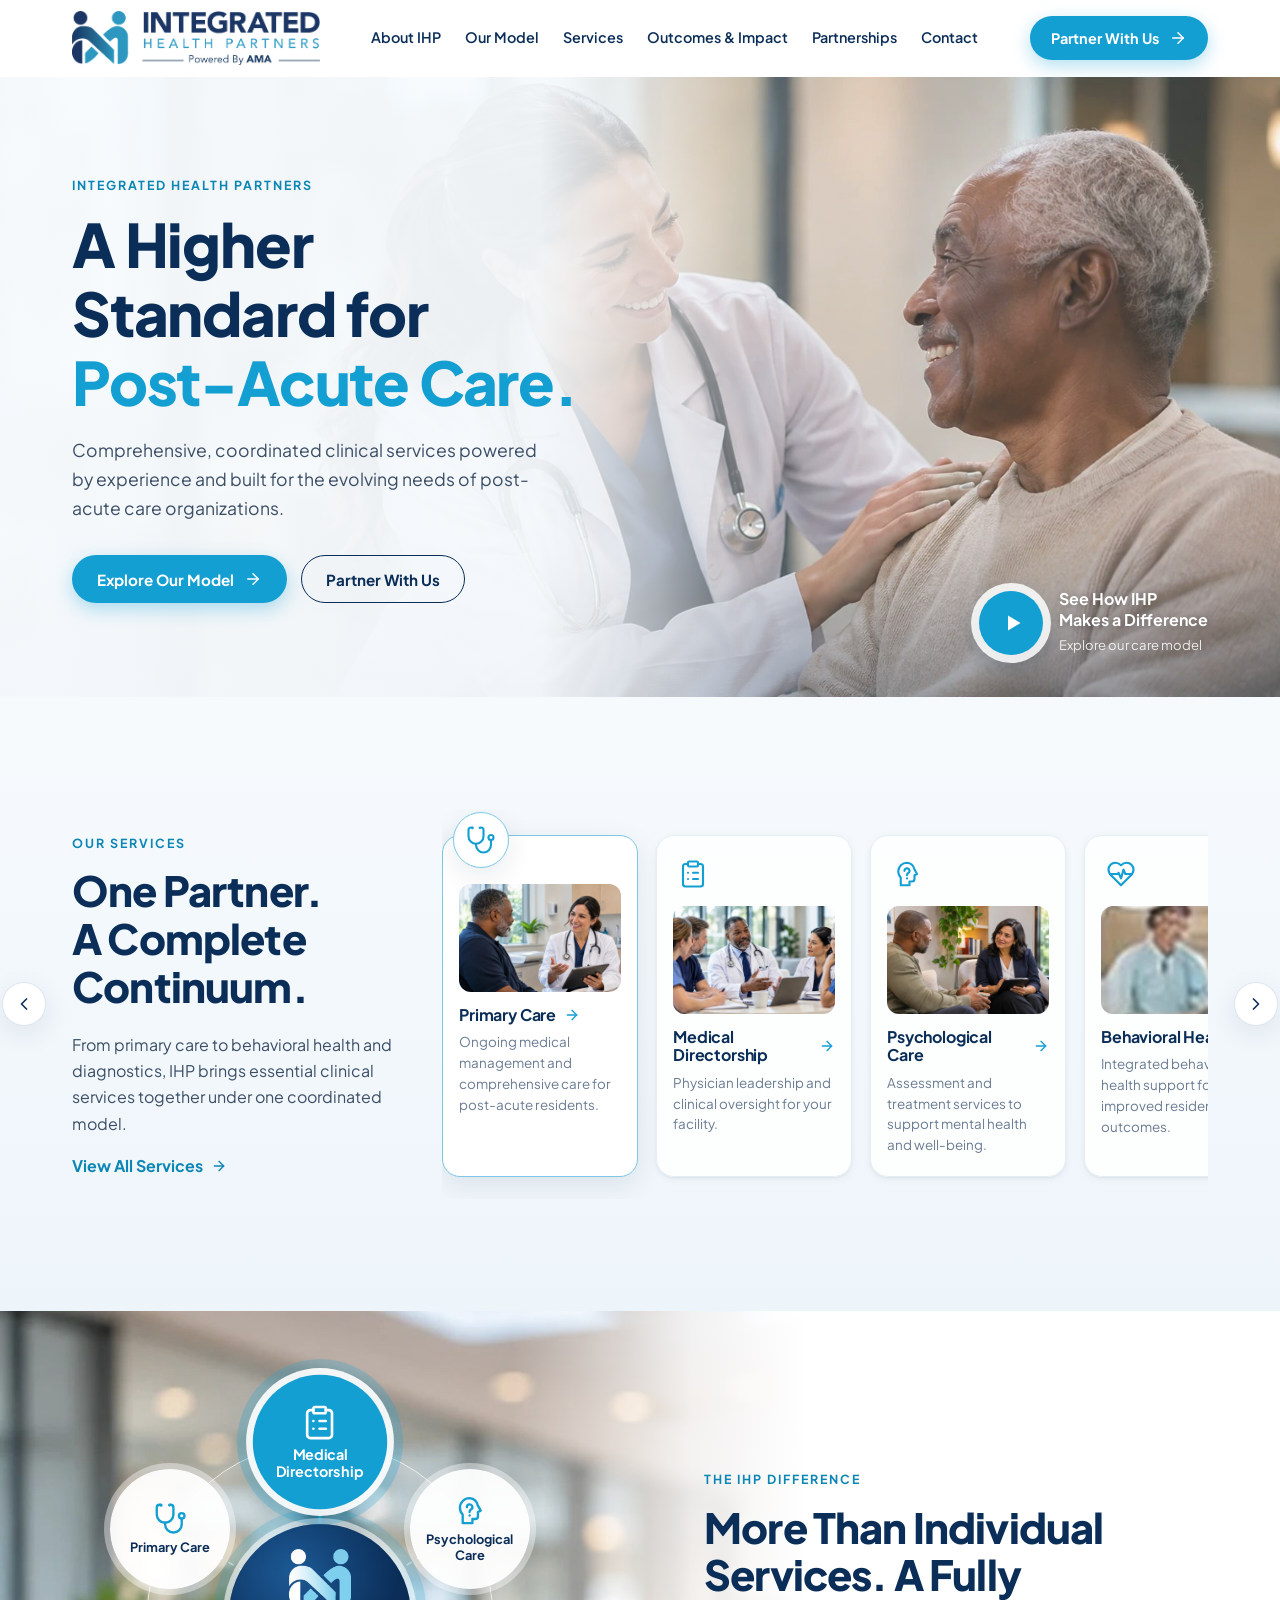
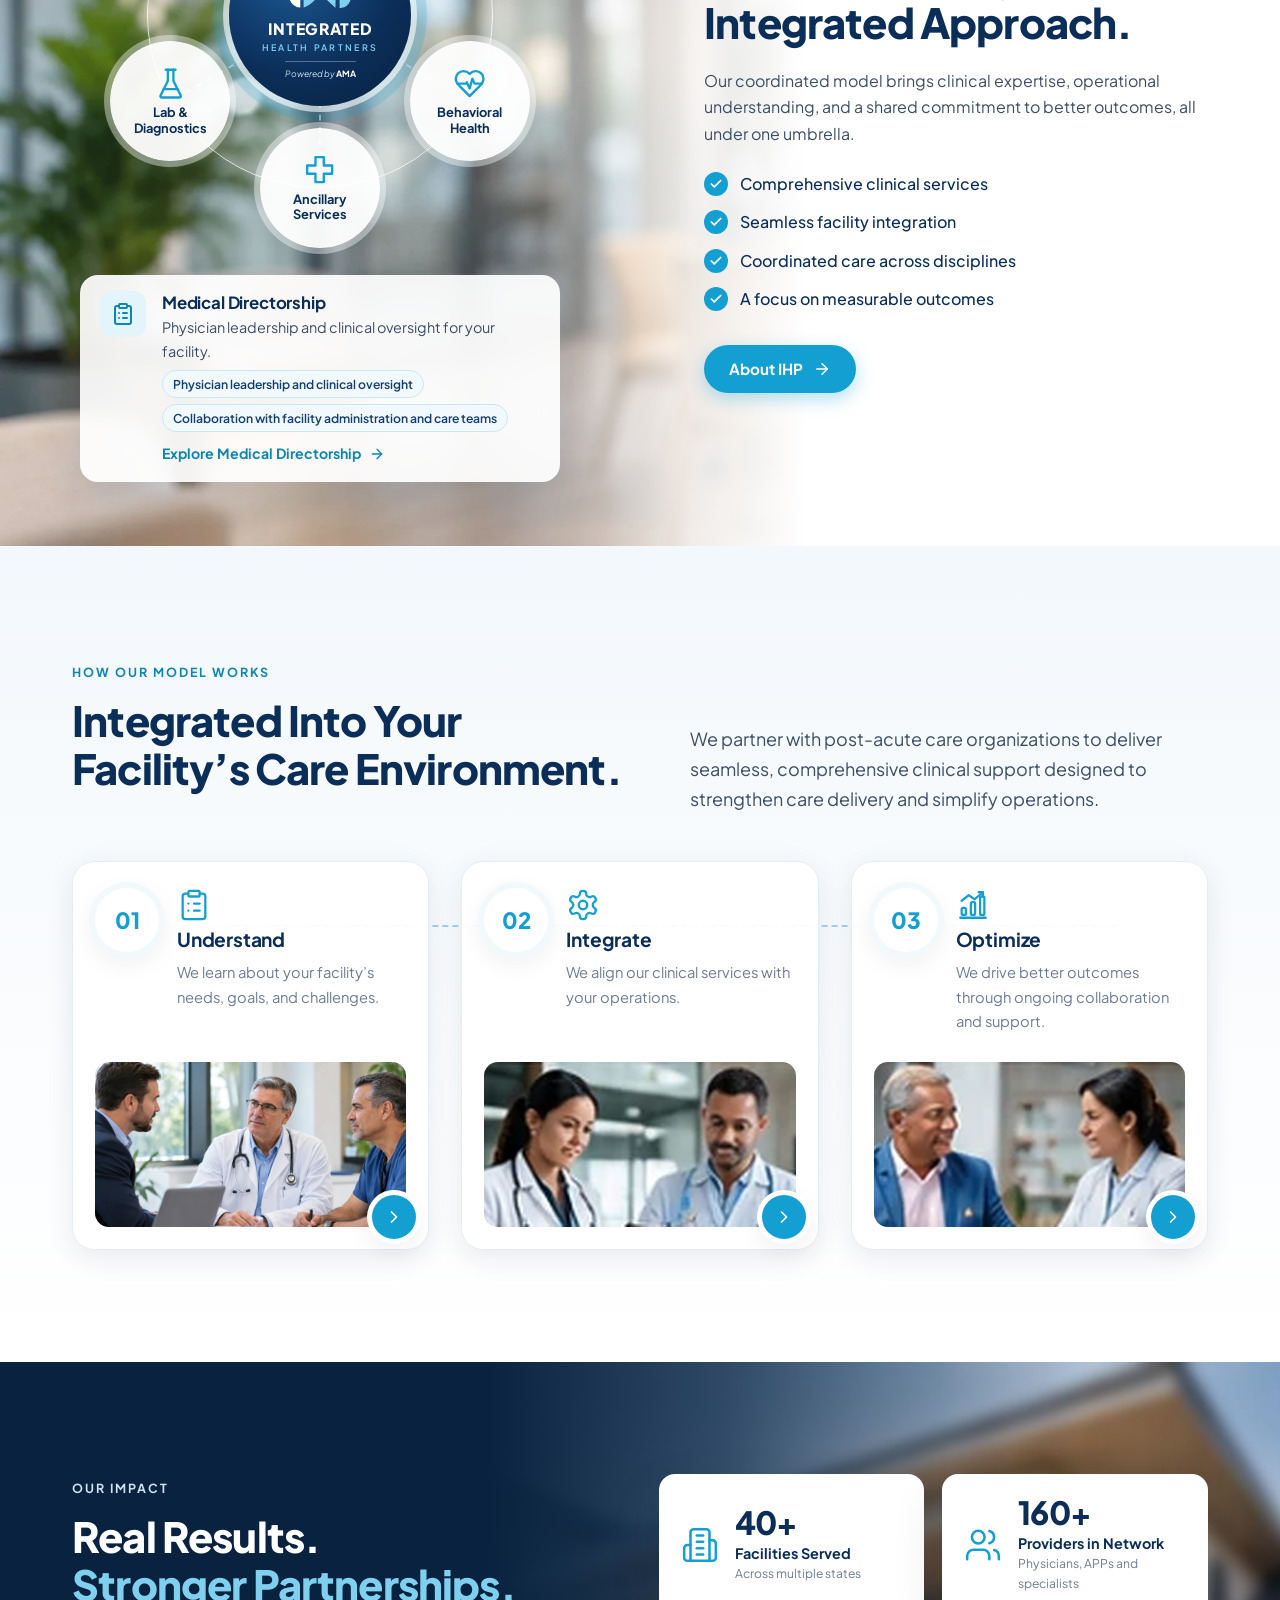
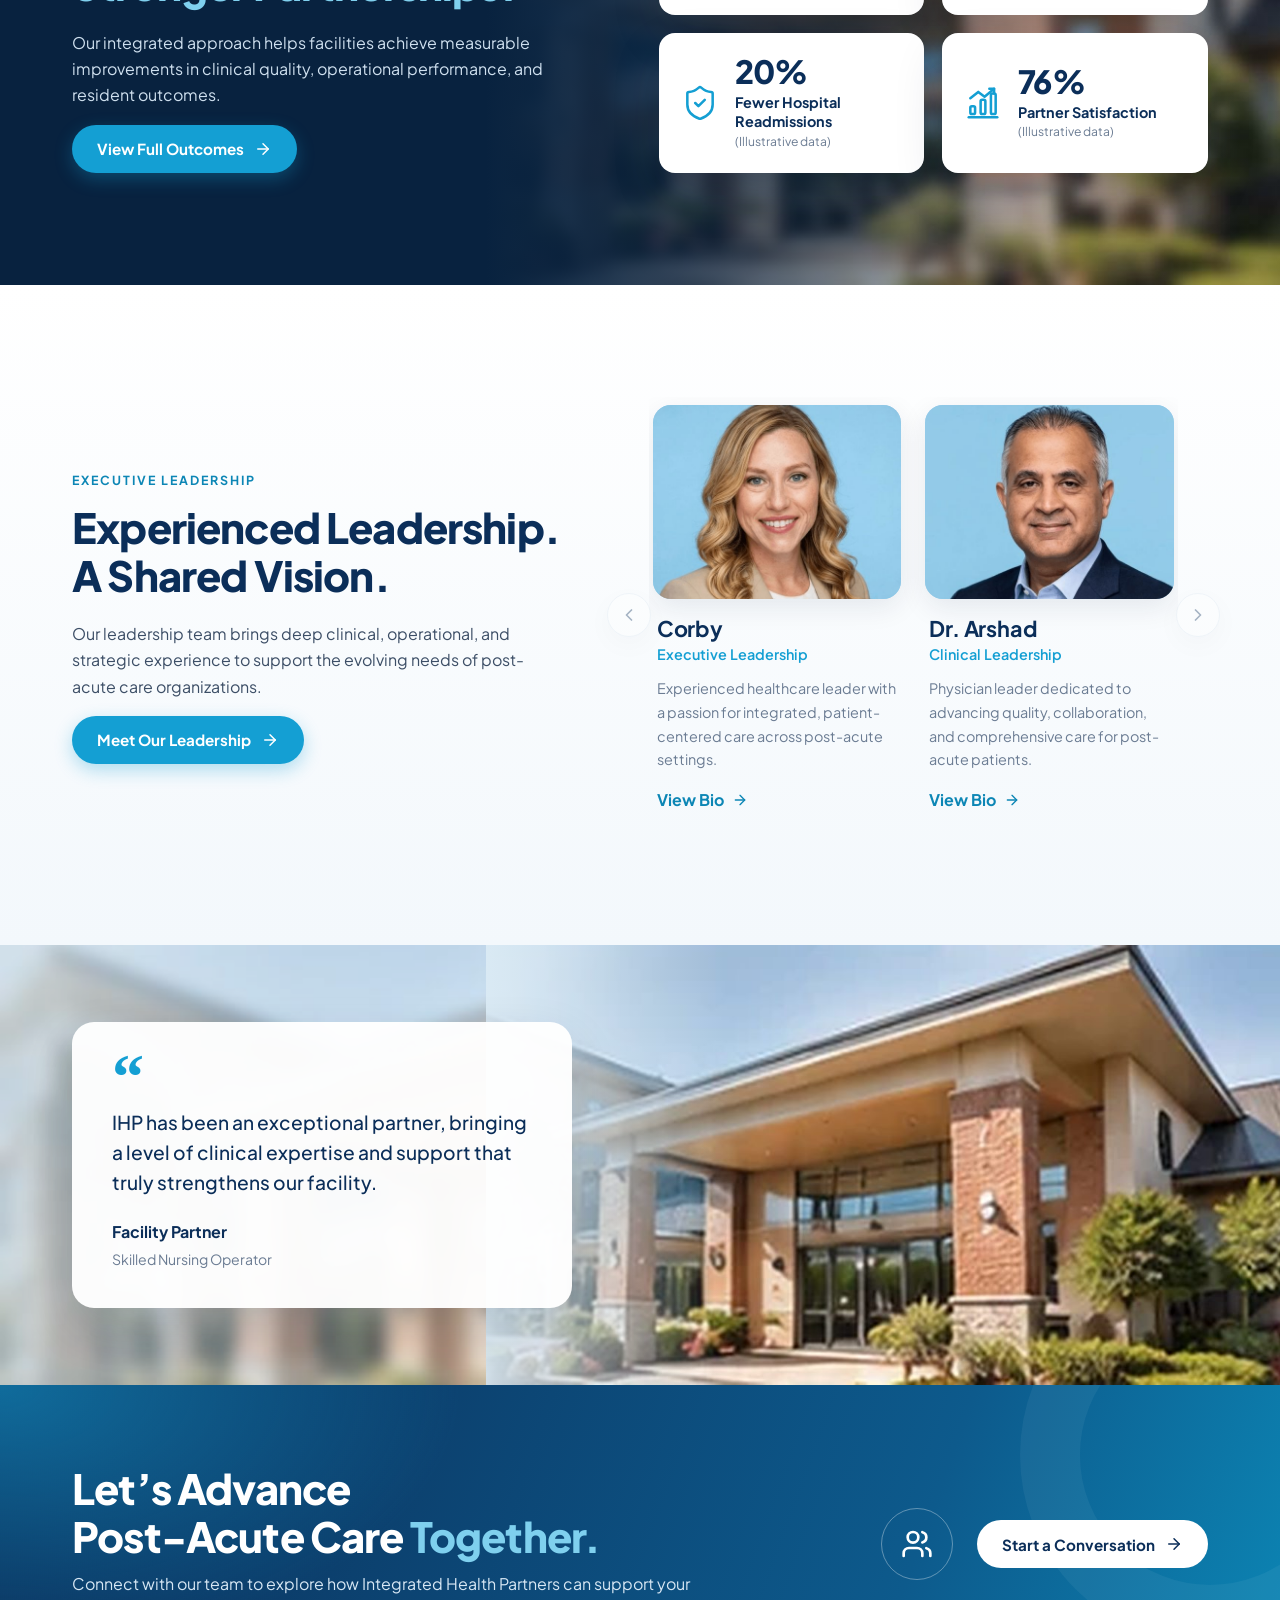
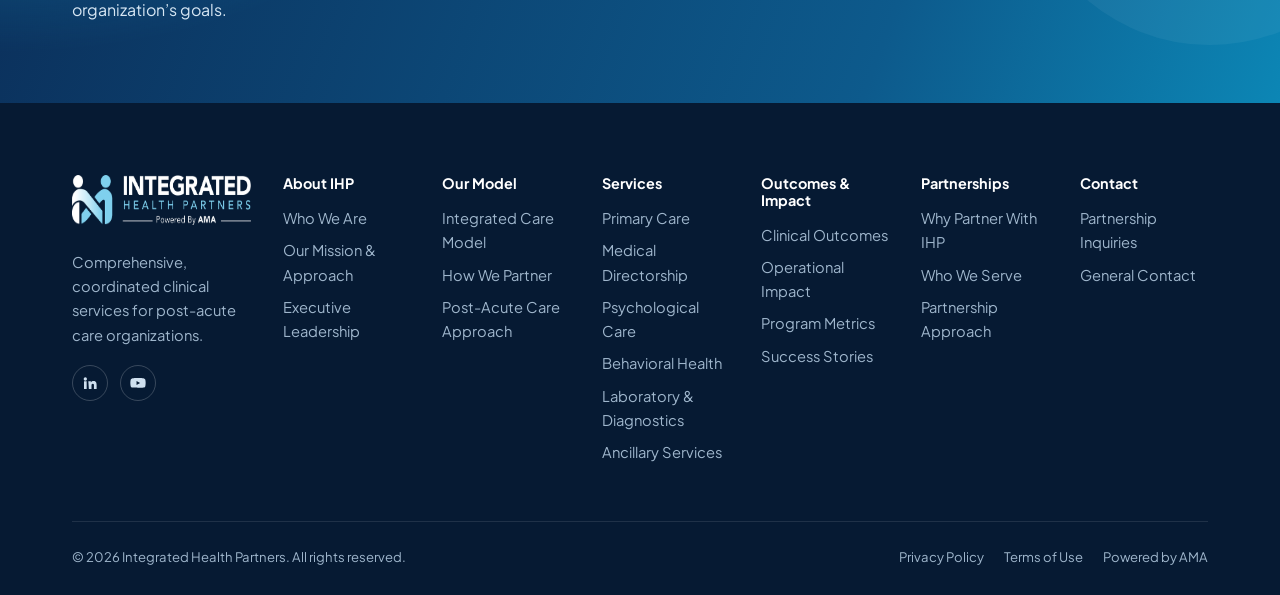
==== commit c2e85401: "Add provided photos for five service lines Primary Care, Medical Directorship (also About > Who We A" ====
--- a/index.html
+++ b/index.html
@@ -93,13 +93,13 @@
         </a>
         <a class="service-card" href="services.html#lab-diagnostics">
           <span class="service-card__icon"><svg viewBox="0 0 24 24" fill="none" stroke="currentColor" stroke-width="2" stroke-linecap="round" stroke-linejoin="round" aria-hidden="true"><path d="M10 2v7.53a2 2 0 0 1-.21.9L4.72 20.55a1 1 0 0 0 .9 1.45h12.76a1 1 0 0 0 .9-1.45l-5.07-10.13A2 2 0 0 1 14 9.53V2"/><path d="M8.5 2h7"/><path d="M7 16h10"/></svg></span>
-          <img class="service-card__photo" src="assets/img/photos/step-integrate.jpg" alt="Lab technician with samples" loading="lazy">
+          <img class="service-card__photo" src="assets/img/photos/svc-lab-diagnostics.jpg" alt="Lab technician with samples" loading="lazy">
           <h3>Laboratory &amp; Diagnostics <svg viewBox="0 0 24 24" fill="none" stroke="currentColor" stroke-width="2" stroke-linecap="round" stroke-linejoin="round" aria-hidden="true"><path d="M5 12h14"/><path d="m12 5 7 7-7 7"/></svg></h3>
           <p>On-site lab testing and diagnostic imaging to speed clinical decisions.</p>
         </a>
         <a class="service-card" href="services.html#ancillary-services">
           <span class="service-card__icon"><svg viewBox="0 0 24 24" fill="none" stroke="currentColor" stroke-width="2" stroke-linecap="round" stroke-linejoin="round" aria-hidden="true"><path d="M9 3h6v6h6v6h-6v6H9v-6H3V9h6z"/></svg></span>
-          <img class="service-card__photo" src="assets/img/photos/step-optimize.jpg" alt="Specialist visit in a facility" loading="lazy">
+          <img class="service-card__photo" src="assets/img/photos/svc-ancillary-services.jpg" alt="Specialist visit in a facility" loading="lazy">
           <h3>Ancillary Services <svg viewBox="0 0 24 24" fill="none" stroke="currentColor" stroke-width="2" stroke-linecap="round" stroke-linejoin="round" aria-hidden="true"><path d="M5 12h14"/><path d="m12 5 7 7-7 7"/></svg></h3>
           <p>Supporting clinical services and coordinated access to specialty care.</p>
         </a>
--- a/assets/css/styles.css
+++ b/assets/css/styles.css
@@ -191,19 +191,27 @@
 .hero-photo img { width: 100%; height: 100%; object-fit: cover; object-position: 78% 30%; }
 .hero-photo::before {
   content: ""; position: absolute; inset: 0; z-index: 1;
-  background: linear-gradient(90deg, rgba(241,248,252,.97) 0%, rgba(241,248,252,.9) 28%, rgba(241,248,252,.55) 42%, rgba(241,248,252,0) 55%),
-              linear-gradient(0deg, rgba(8,34,63,.4) 0%, rgba(8,34,63,0) 30%);
+  background: linear-gradient(0deg, rgba(8,34,63,.35) 0%, rgba(8,34,63,0) 28%);
+}
+/* White wash behind the copy so headline, text and buttons stay legible */
+.hero::after {
+  content: ""; position: absolute; inset: 0; z-index: 1; pointer-events: none;
+  background:
+    linear-gradient(90deg,
+      rgba(247,251,254,.97) 0%,
+      rgba(247,251,254,.94) max(540px, calc(50% - 110px)),
+      rgba(247,251,254,.6) max(660px, calc(50% + 10px)),
+      rgba(247,251,254,0) max(800px, calc(50% + 150px))),
+    linear-gradient(0deg, rgba(232,243,250,.18), rgba(232,243,250,.18));
 }
 .hero-grid { position: relative; z-index: 2; display: flex; align-items: center; min-height: min(620px, 80vh); padding-block: 64px; }
 .hero-copy { max-width: 520px; }
 .hero h1 .accent { white-space: nowrap; }
 @media (min-width: 1600px) {
-  .hero-photo { left: auto; width: 76%; }
-  .hero-photo::before { background: linear-gradient(90deg, #eef6fb 0%, rgba(241,248,252,.6) 12%, rgba(241,248,252,0) 30%), linear-gradient(0deg, rgba(8,34,63,.4) 0%, rgba(8,34,63,0) 30%); }
+  .hero-photo { left: auto; width: 76%; -webkit-mask-image: linear-gradient(90deg, transparent 0%, #000 22%); mask-image: linear-gradient(90deg, transparent 0%, #000 22%); }
 }
 @media (min-width: 961px) and (max-width: 1280px) {
   .hero-photo img { object-position: 100% 30%; }
-  .hero-photo::before { background: linear-gradient(90deg, rgba(241,248,252,.97) 0%, rgba(241,248,252,.92) 40%, rgba(241,248,252,.5) 55%, rgba(241,248,252,0) 68%), linear-gradient(0deg, rgba(8,34,63,.4) 0%, rgba(8,34,63,0) 30%); }
   .hero-copy { max-width: 470px; }
 }
 .hero h1 { margin-bottom: 20px; font-size: clamp(2.4rem, 5vw, 3.75rem); }
@@ -331,7 +339,7 @@
 
 /* Difference / interactive orbit ----------------------------------------- */
 .difference { position: relative; overflow: hidden; background: #e9eef2 url("../img/photos/bg-interior-blur.jpg") left center / cover no-repeat; }
-.difference::before { content: ""; position: absolute; inset: 0; pointer-events: none; background: linear-gradient(90deg, rgba(255,255,255,0) 0%, rgba(255,255,255,.08) 38%, rgba(255,255,255,.82) 52%, #fff 62%); }
+.difference::before { content: ""; position: absolute; inset: 0; pointer-events: none; background: linear-gradient(90deg, rgba(255,255,255,.06) 0%, rgba(255,255,255,.12) 40%, rgba(255,255,255,.85) 54%, #fff 63%); }
 .difference-grid { position: relative; display: grid; grid-template-columns: minmax(0, 1fr) minmax(0, 1fr); min-height: 640px; }
 .difference-media { position: relative; display: flex; align-items: center; justify-content: center; padding: 64px clamp(20px, 4vw, 56px); }
 .difference-copy {
@@ -406,7 +414,8 @@
 .step-top .ic svg { width: 34px; height: 34px; stroke-width: 1.6; }
 .step h3 { margin: 0; }
 .step p { font-size: .92rem; margin-left: 82px; color: var(--muted); }
-.step-media { position: relative; margin-top: 14px; }
+.step { display: flex; flex-direction: column; }
+.step-media { position: relative; margin-top: auto; padding-top: 14px; }
 .step-media img { width: 100%; aspect-ratio: 16 / 8.5; object-fit: cover; border-radius: 14px; }
 .step-go { position: absolute; right: -10px; bottom: -12px; width: 44px; height: 44px; border-radius: 50%; display: grid; place-items: center; background: var(--teal-500); color: #fff; box-shadow: 0 0 0 5px #fff, var(--shadow); transition: transform .2s ease, background .2s ease; }
 .step-go:hover { background: var(--teal-600); color: #fff; transform: scale(1.08); }
@@ -655,6 +664,7 @@
 
   .hero { display: flex; flex-direction: column-reverse; }
   .hero-photo { position: relative; width: 100%; height: 340px; }
+  .hero::after { display: none; }
   .hero-photo::before { background: linear-gradient(0deg, rgba(8,34,63,.5) 0%, rgba(8,34,63,0) 45%); }
   .hero-grid { min-height: 0; padding-block: 48px 40px; position: static; }
   .hero-badge { bottom: 24px; left: var(--gutter); right: auto; }
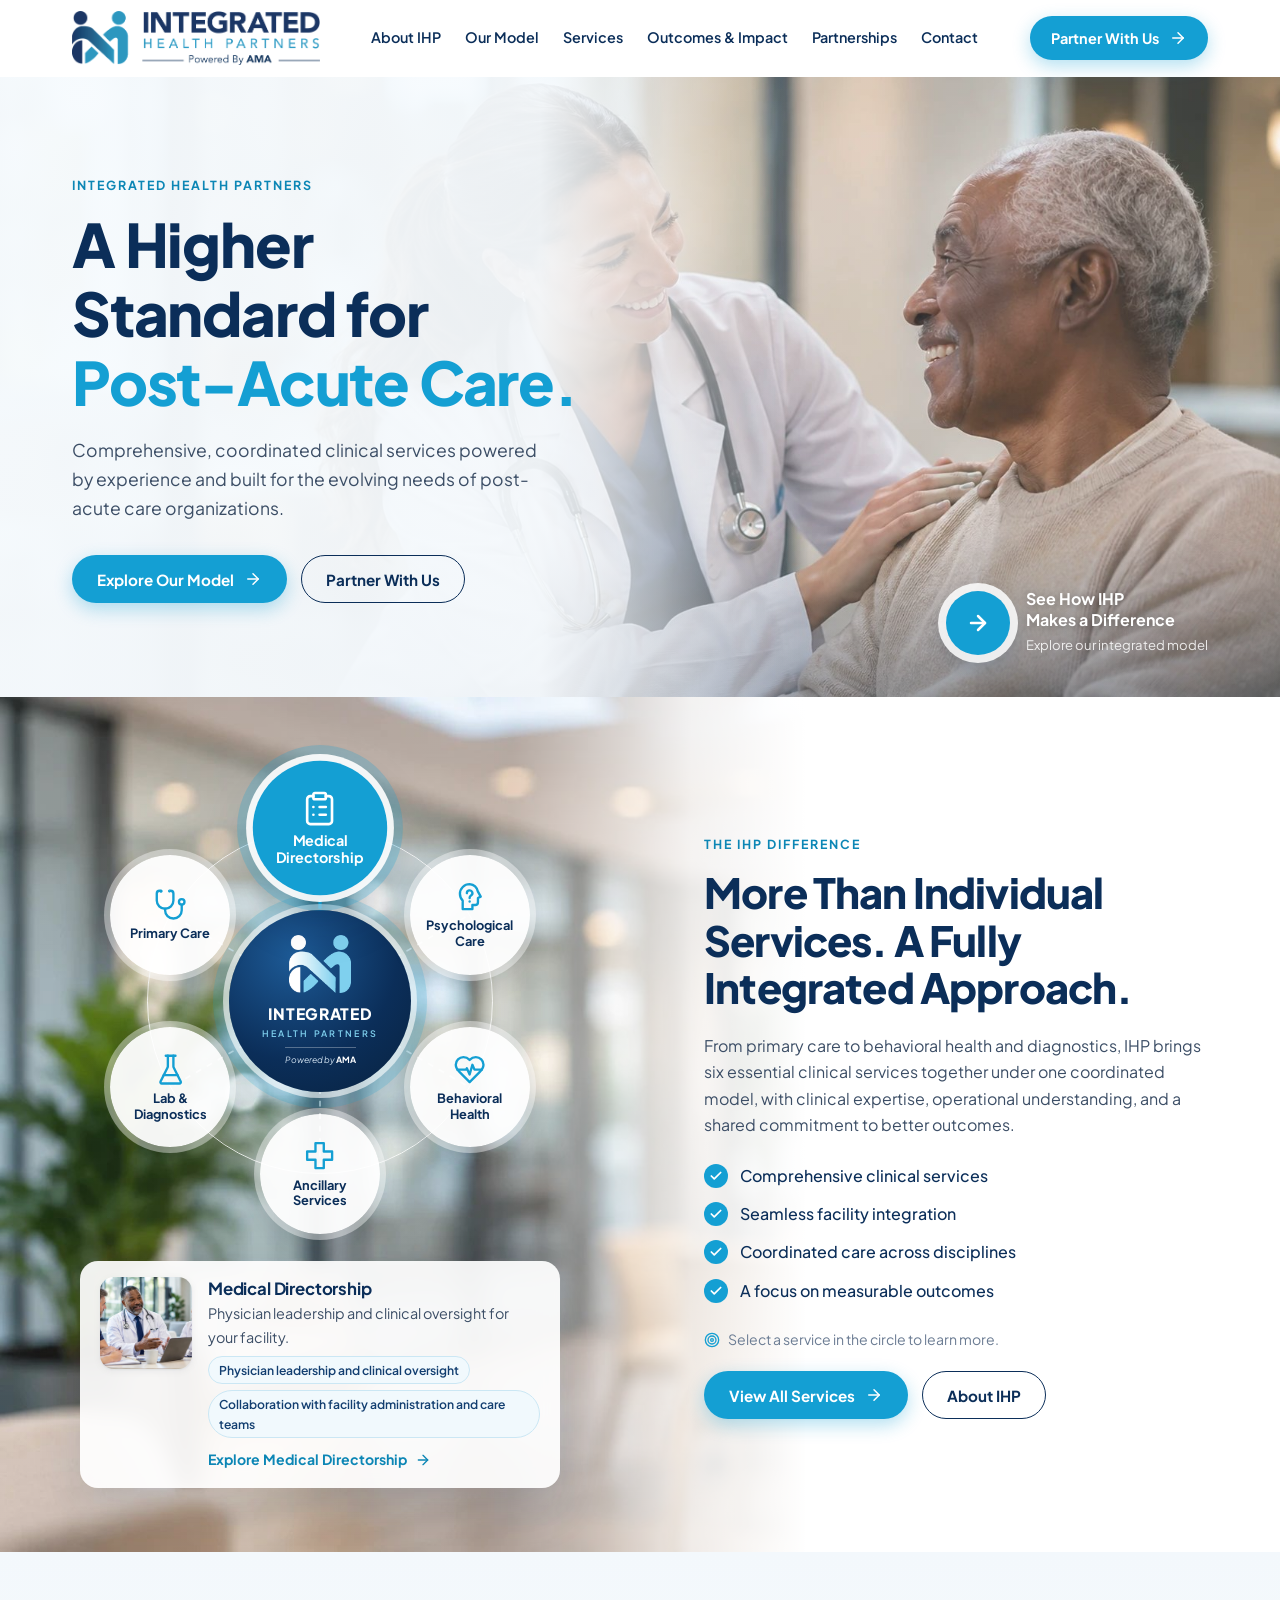
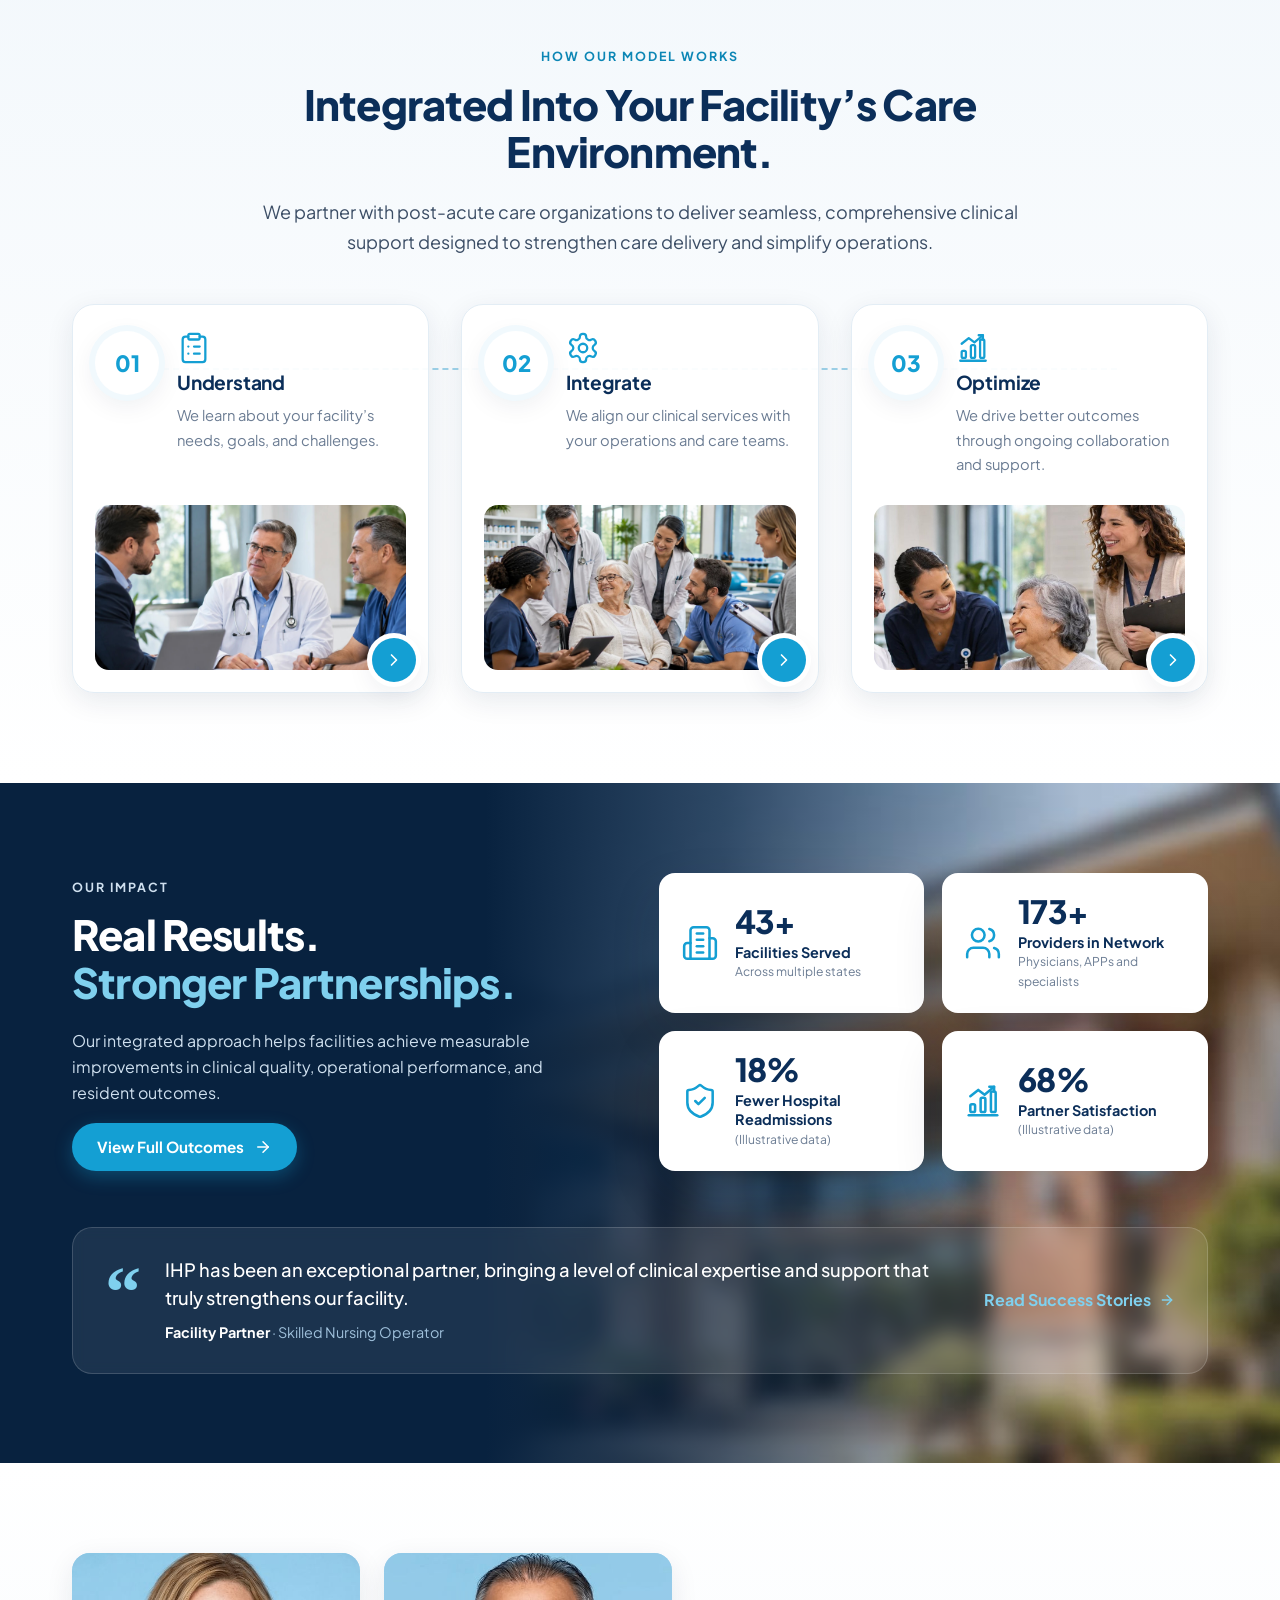
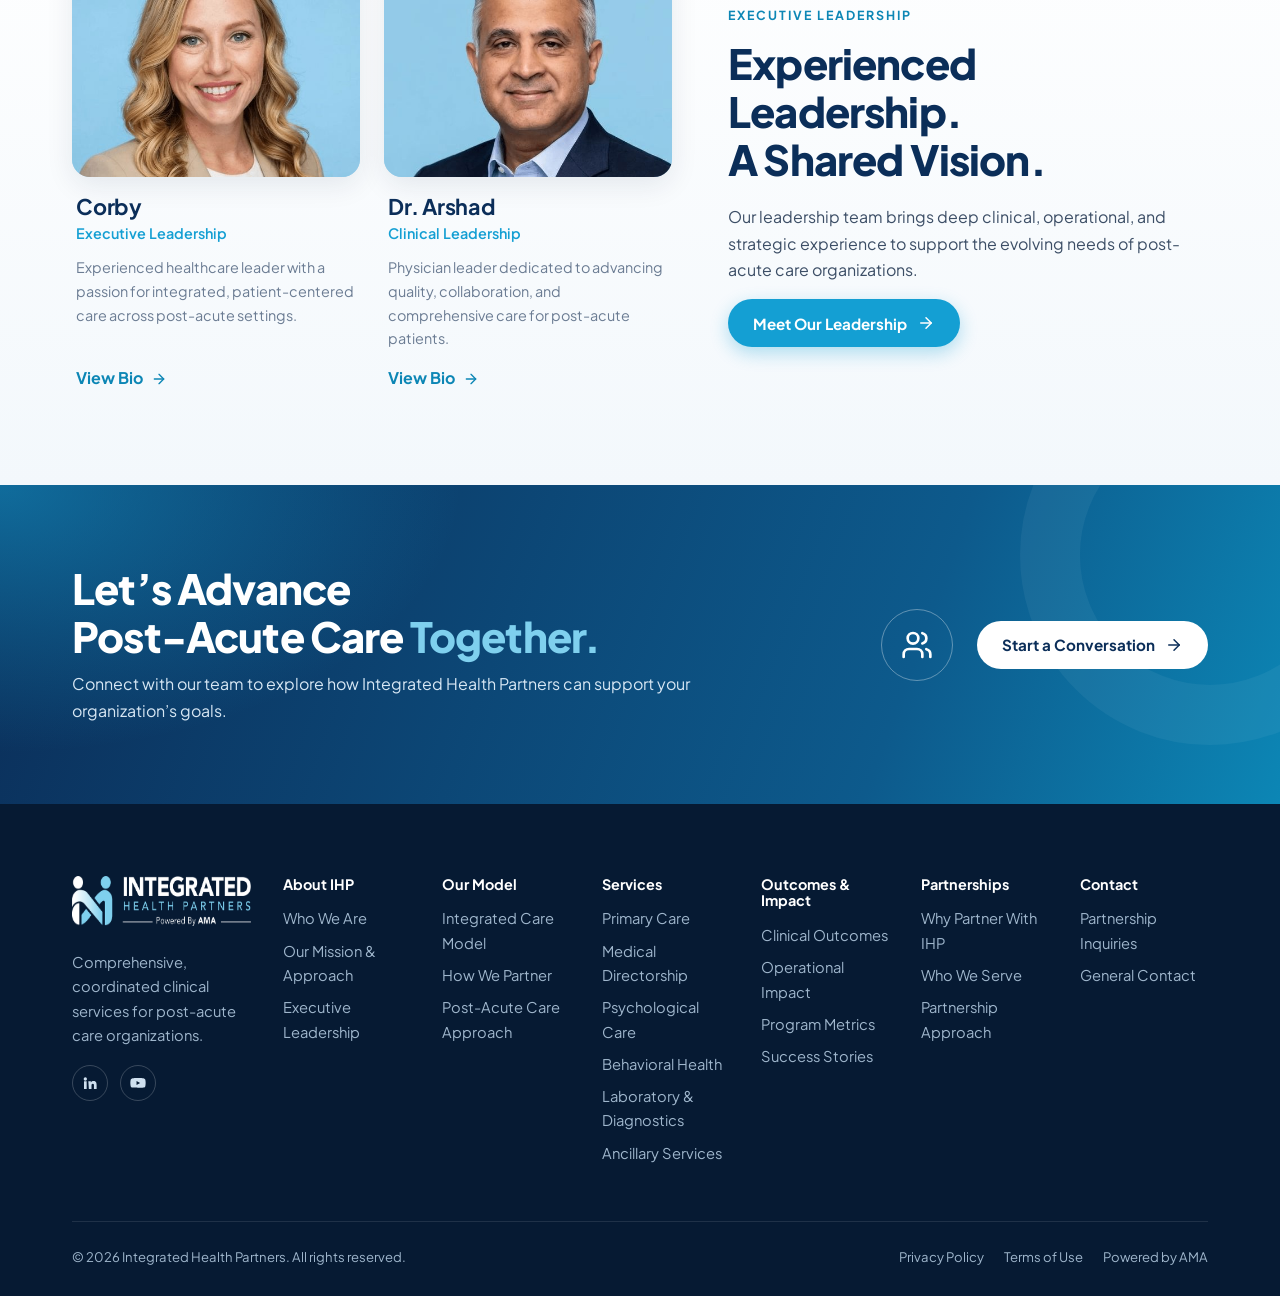
==== commit 09f1a5ed: "Improve homepage flow and unify inner page banners - Reorder homepage to build a case: what we do (i" ====
--- a/index.html
+++ b/index.html
@@ -49,67 +49,14 @@
         <a class="btn btn--outline" href="contact.html#partnership-inquiries">Partner With Us</a>
       </div>
     </div>
-    <a class="hero-badge reveal reveal-d2" href="our-model.html">
-      <span class="play"><svg viewBox="0 0 24 24" fill="none" stroke="currentColor" stroke-width="2" stroke-linecap="round" stroke-linejoin="round" aria-hidden="true"><path d="M7 4.5v15l12.5-7.5z" fill="currentColor" stroke="none"/></svg></span>
-      <span><strong>See How IHP <br>Makes a Difference</strong><span>Explore our care model</span></span>
+    <a class="hero-badge reveal reveal-d2" href="#ihp-difference">
+      <span class="play play--arrow"><svg viewBox="0 0 24 24" fill="none" stroke="currentColor" stroke-width="2" stroke-linecap="round" stroke-linejoin="round" aria-hidden="true"><path d="M5 12h14"/><path d="m12 5 7 7-7 7"/></svg></span>
+      <span><strong>See How IHP <br>Makes a Difference</strong><span>Explore our integrated model</span></span>
     </a>
   </div>
 </section>
 
-<section class="section services-section" aria-labelledby="services-title">
-  <div class="container services-band" data-carousel>
-    <button class="carousel-btn carousel-btn--prev" type="button" aria-label="Previous services"><svg viewBox="0 0 24 24" fill="none" stroke="currentColor" stroke-width="2" stroke-linecap="round" stroke-linejoin="round" aria-hidden="true"><path d="m15 18-6-6 6-6"/></svg></button>
-    <div class="reveal">
-      <span class="eyebrow">Our Services</span>
-      <h2 id="services-title">One Partner. <br>A Complete Continuum.</h2>
-      <p>From primary care to behavioral health and diagnostics, IHP brings essential clinical services together under one coordinated model.</p>
-      <a class="text-link" href="services.html">View All Services <svg viewBox="0 0 24 24" fill="none" stroke="currentColor" stroke-width="2" stroke-linecap="round" stroke-linejoin="round" aria-hidden="true"><path d="M5 12h14"/><path d="m12 5 7 7-7 7"/></svg></a>
-    </div>
-    <div class="carousel reveal reveal-d2">
-      <div class="carousel-track" tabindex="0" aria-label="Clinical services">
-        <a class="service-card is-featured" href="services.html#primary-care">
-          <span class="service-card__icon"><svg viewBox="0 0 24 24" fill="none" stroke="currentColor" stroke-width="2" stroke-linecap="round" stroke-linejoin="round" aria-hidden="true"><path d="M4.8 2.3A.3.3 0 1 0 5 2H4a2 2 0 0 0-2 2v5a6 6 0 0 0 12 0V4a2 2 0 0 0-2-2h-1a.2.2 0 1 0 .3.3"/><path d="M8 15v1a6 6 0 0 0 12 0v-4"/><circle cx="20" cy="10" r="2"/></svg></span>
-          <img class="service-card__photo" src="assets/img/photos/svc-primary-care.jpg" alt="Physician visiting a resident" loading="lazy">
-          <h3>Primary Care <svg viewBox="0 0 24 24" fill="none" stroke="currentColor" stroke-width="2" stroke-linecap="round" stroke-linejoin="round" aria-hidden="true"><path d="M5 12h14"/><path d="m12 5 7 7-7 7"/></svg></h3>
-          <p>Ongoing medical management and comprehensive care for post-acute residents.</p>
-        </a>
-        <a class="service-card" href="services.html#medical-directorship">
-          <span class="service-card__icon"><svg viewBox="0 0 24 24" fill="none" stroke="currentColor" stroke-width="2" stroke-linecap="round" stroke-linejoin="round" aria-hidden="true"><rect width="8" height="4" x="8" y="2" rx="1"/><path d="M16 4h2a2 2 0 0 1 2 2v14a2 2 0 0 1-2 2H6a2 2 0 0 1-2-2V6a2 2 0 0 1 2-2h2"/><path d="M12 11h4"/><path d="M12 16h4"/><path d="M8 11h.01"/><path d="M8 16h.01"/></svg></span>
-          <img class="service-card__photo" src="assets/img/photos/svc-medical-directorship.jpg" alt="Medical director with care team" loading="lazy">
-          <h3>Medical Directorship <svg viewBox="0 0 24 24" fill="none" stroke="currentColor" stroke-width="2" stroke-linecap="round" stroke-linejoin="round" aria-hidden="true"><path d="M5 12h14"/><path d="m12 5 7 7-7 7"/></svg></h3>
-          <p>Physician leadership and clinical oversight for your facility.</p>
-        </a>
-        <a class="service-card" href="services.html#psychological-care">
-          <span class="service-card__icon"><svg viewBox="0 0 24 24" fill="none" stroke="currentColor" stroke-width="2" stroke-linecap="round" stroke-linejoin="round" aria-hidden="true"><path d="M12 3a7 7 0 0 0-7 7c0 2 .8 3.7 2 4.9V21h7v-3h2a2 2 0 0 0 2-2v-3l2-1-2-3.6A7 7 0 0 0 12 3z"/><path d="M10 9.5a2 2 0 1 1 3 1.7c-.6.4-1 .9-1 1.6V13"/><path d="M12 15.5h.01"/></svg></span>
-          <img class="service-card__photo" src="assets/img/photos/svc-psychological-care.jpg" alt="Psychologist in consultation" loading="lazy">
-          <h3>Psychological Care <svg viewBox="0 0 24 24" fill="none" stroke="currentColor" stroke-width="2" stroke-linecap="round" stroke-linejoin="round" aria-hidden="true"><path d="M5 12h14"/><path d="m12 5 7 7-7 7"/></svg></h3>
-          <p>Assessment and treatment services to support mental health and well-being.</p>
-        </a>
-        <a class="service-card" href="services.html#behavioral-health">
-          <span class="service-card__icon"><svg viewBox="0 0 24 24" fill="none" stroke="currentColor" stroke-width="2" stroke-linecap="round" stroke-linejoin="round" aria-hidden="true"><path d="M19 14c1.49-1.46 3-3.21 3-5.5A5.5 5.5 0 0 0 16.5 3c-1.76 0-3 .5-4.5 2-1.5-1.5-2.74-2-4.5-2A5.5 5.5 0 0 0 2 8.5c0 2.3 1.5 4.05 3 5.5l7 7Z"/><path d="M3.22 12H9.5l.5-1 2 4.5 2-7 1.5 3.5h5.27"/></svg></span>
-          <img class="service-card__photo" src="assets/img/photos/svc-behavioral-health.jpg" alt="Behavioral health clinician" loading="lazy">
-          <h3>Behavioral Health <svg viewBox="0 0 24 24" fill="none" stroke="currentColor" stroke-width="2" stroke-linecap="round" stroke-linejoin="round" aria-hidden="true"><path d="M5 12h14"/><path d="m12 5 7 7-7 7"/></svg></h3>
-          <p>Integrated behavioral health support for improved resident outcomes.</p>
-        </a>
-        <a class="service-card" href="services.html#lab-diagnostics">
-          <span class="service-card__icon"><svg viewBox="0 0 24 24" fill="none" stroke="currentColor" stroke-width="2" stroke-linecap="round" stroke-linejoin="round" aria-hidden="true"><path d="M10 2v7.53a2 2 0 0 1-.21.9L4.72 20.55a1 1 0 0 0 .9 1.45h12.76a1 1 0 0 0 .9-1.45l-5.07-10.13A2 2 0 0 1 14 9.53V2"/><path d="M8.5 2h7"/><path d="M7 16h10"/></svg></span>
-          <img class="service-card__photo" src="assets/img/photos/svc-lab-diagnostics.jpg" alt="Lab technician with samples" loading="lazy">
-          <h3>Laboratory &amp; Diagnostics <svg viewBox="0 0 24 24" fill="none" stroke="currentColor" stroke-width="2" stroke-linecap="round" stroke-linejoin="round" aria-hidden="true"><path d="M5 12h14"/><path d="m12 5 7 7-7 7"/></svg></h3>
-          <p>On-site lab testing and diagnostic imaging to speed clinical decisions.</p>
-        </a>
-        <a class="service-card" href="services.html#ancillary-services">
-          <span class="service-card__icon"><svg viewBox="0 0 24 24" fill="none" stroke="currentColor" stroke-width="2" stroke-linecap="round" stroke-linejoin="round" aria-hidden="true"><path d="M9 3h6v6h6v6h-6v6H9v-6H3V9h6z"/></svg></span>
-          <img class="service-card__photo" src="assets/img/photos/svc-ancillary-services.jpg" alt="Specialist visit in a facility" loading="lazy">
-          <h3>Ancillary Services <svg viewBox="0 0 24 24" fill="none" stroke="currentColor" stroke-width="2" stroke-linecap="round" stroke-linejoin="round" aria-hidden="true"><path d="M5 12h14"/><path d="m12 5 7 7-7 7"/></svg></h3>
-          <p>Supporting clinical services and coordinated access to specialty care.</p>
-        </a>
-      </div>
-    </div>
-    <button class="carousel-btn carousel-btn--next" type="button" aria-label="Next services"><svg viewBox="0 0 24 24" fill="none" stroke="currentColor" stroke-width="2" stroke-linecap="round" stroke-linejoin="round" aria-hidden="true"><path d="m9 18 6-6-6-6"/></svg></button>
-  </div>
-</section>
-
-<section class="difference" aria-labelledby="diff-title">
+<section class="difference" id="ihp-difference" aria-labelledby="diff-title">
   <div class="difference-grid">
     <div class="difference-media">
       <div class="orbit-wrap reveal" data-orbit>
@@ -119,48 +66,50 @@
           <div class="orbit-core" aria-hidden="true"><img src="assets/img/ihp-mark-white.png" alt=""><strong>INTEGRATED</strong><span>HEALTH PARTNERS</span><em>Powered by <b>AMA</b></em></div>
           <button class="orbit-node" type="button" data-index="0" aria-pressed="false" aria-controls="orbit-detail" style="left:50.0%;top:14.0%"><svg viewBox="0 0 24 24" fill="none" stroke="currentColor" stroke-width="2" stroke-linecap="round" stroke-linejoin="round" aria-hidden="true"><rect width="8" height="4" x="8" y="2" rx="1"/><path d="M16 4h2a2 2 0 0 1 2 2v14a2 2 0 0 1-2 2H6a2 2 0 0 1-2-2V6a2 2 0 0 1 2-2h2"/><path d="M12 11h4"/><path d="M12 16h4"/><path d="M8 11h.01"/><path d="M8 16h.01"/></svg><span>Medical Directorship</span></button><button class="orbit-node" type="button" data-index="1" aria-pressed="false" aria-controls="orbit-detail" style="left:81.2%;top:32.0%"><svg viewBox="0 0 24 24" fill="none" stroke="currentColor" stroke-width="2" stroke-linecap="round" stroke-linejoin="round" aria-hidden="true"><path d="M12 3a7 7 0 0 0-7 7c0 2 .8 3.7 2 4.9V21h7v-3h2a2 2 0 0 0 2-2v-3l2-1-2-3.6A7 7 0 0 0 12 3z"/><path d="M10 9.5a2 2 0 1 1 3 1.7c-.6.4-1 .9-1 1.6V13"/><path d="M12 15.5h.01"/></svg><span>Psychological Care</span></button><button class="orbit-node" type="button" data-index="2" aria-pressed="false" aria-controls="orbit-detail" style="left:81.2%;top:68.0%"><svg viewBox="0 0 24 24" fill="none" stroke="currentColor" stroke-width="2" stroke-linecap="round" stroke-linejoin="round" aria-hidden="true"><path d="M19 14c1.49-1.46 3-3.21 3-5.5A5.5 5.5 0 0 0 16.5 3c-1.76 0-3 .5-4.5 2-1.5-1.5-2.74-2-4.5-2A5.5 5.5 0 0 0 2 8.5c0 2.3 1.5 4.05 3 5.5l7 7Z"/><path d="M3.22 12H9.5l.5-1 2 4.5 2-7 1.5 3.5h5.27"/></svg><span>Behavioral Health</span></button><button class="orbit-node" type="button" data-index="3" aria-pressed="false" aria-controls="orbit-detail" style="left:50.0%;top:86.0%"><svg viewBox="0 0 24 24" fill="none" stroke="currentColor" stroke-width="2" stroke-linecap="round" stroke-linejoin="round" aria-hidden="true"><path d="M9 3h6v6h6v6h-6v6H9v-6H3V9h6z"/></svg><span>Ancillary Services</span></button><button class="orbit-node" type="button" data-index="4" aria-pressed="false" aria-controls="orbit-detail" style="left:18.8%;top:68.0%"><svg viewBox="0 0 24 24" fill="none" stroke="currentColor" stroke-width="2" stroke-linecap="round" stroke-linejoin="round" aria-hidden="true"><path d="M10 2v7.53a2 2 0 0 1-.21.9L4.72 20.55a1 1 0 0 0 .9 1.45h12.76a1 1 0 0 0 .9-1.45l-5.07-10.13A2 2 0 0 1 14 9.53V2"/><path d="M8.5 2h7"/><path d="M7 16h10"/></svg><span>Lab &amp; Diagnostics</span></button><button class="orbit-node" type="button" data-index="5" aria-pressed="false" aria-controls="orbit-detail" style="left:18.8%;top:32.0%"><svg viewBox="0 0 24 24" fill="none" stroke="currentColor" stroke-width="2" stroke-linecap="round" stroke-linejoin="round" aria-hidden="true"><path d="M4.8 2.3A.3.3 0 1 0 5 2H4a2 2 0 0 0-2 2v5a6 6 0 0 0 12 0V4a2 2 0 0 0-2-2h-1a.2.2 0 1 0 .3.3"/><path d="M8 15v1a6 6 0 0 0 12 0v-4"/><circle cx="20" cy="10" r="2"/></svg><span>Primary Care</span></button>
         </div>
-        <div class="orbit-detail" id="orbit-detail" aria-live="polite"><div class="orbit-detail__item is-default" data-index="-1"><span class="orbit-detail__icon"><svg viewBox="0 0 24 24" fill="none" stroke="currentColor" stroke-width="2" stroke-linecap="round" stroke-linejoin="round" aria-hidden="true"><path d="m12 2 10 5-10 5L2 7z"/><path d="m2 17 10 5 10-5"/><path d="m2 12 10 5 10-5"/></svg></span><div><h3>Six services. One coordinated team.</h3><p>Select any service in the circle to see how it fits into IHP’s integrated model.</p></div></div><div class="orbit-detail__item" data-index="0" hidden><span class="orbit-detail__icon"><svg viewBox="0 0 24 24" fill="none" stroke="currentColor" stroke-width="2" stroke-linecap="round" stroke-linejoin="round" aria-hidden="true"><rect width="8" height="4" x="8" y="2" rx="1"/><path d="M16 4h2a2 2 0 0 1 2 2v14a2 2 0 0 1-2 2H6a2 2 0 0 1-2-2V6a2 2 0 0 1 2-2h2"/><path d="M12 11h4"/><path d="M12 16h4"/><path d="M8 11h.01"/><path d="M8 16h.01"/></svg></span><div><h3>Medical Directorship</h3><p>Physician leadership and clinical oversight for your facility.</p><ul><li>Physician leadership and clinical oversight</li><li>Collaboration with facility administration and care teams</li></ul><a class="text-link" href="services.html#medical-directorship">Explore Medical Directorship <svg viewBox="0 0 24 24" fill="none" stroke="currentColor" stroke-width="2" stroke-linecap="round" stroke-linejoin="round" aria-hidden="true"><path d="M5 12h14"/><path d="m12 5 7 7-7 7"/></svg></a></div></div><div class="orbit-detail__item" data-index="1" hidden><span class="orbit-detail__icon"><svg viewBox="0 0 24 24" fill="none" stroke="currentColor" stroke-width="2" stroke-linecap="round" stroke-linejoin="round" aria-hidden="true"><path d="M12 3a7 7 0 0 0-7 7c0 2 .8 3.7 2 4.9V21h7v-3h2a2 2 0 0 0 2-2v-3l2-1-2-3.6A7 7 0 0 0 12 3z"/><path d="M10 9.5a2 2 0 1 1 3 1.7c-.6.4-1 .9-1 1.6V13"/><path d="M12 15.5h.01"/></svg></span><div><h3>Psychological Care</h3><p>Assessment and treatment services to support mental health and well-being.</p><ul><li>Psychological assessment and treatment services</li><li>Mental health support for residents</li></ul><a class="text-link" href="services.html#psychological-care">Explore Psychological Care <svg viewBox="0 0 24 24" fill="none" stroke="currentColor" stroke-width="2" stroke-linecap="round" stroke-linejoin="round" aria-hidden="true"><path d="M5 12h14"/><path d="m12 5 7 7-7 7"/></svg></a></div></div><div class="orbit-detail__item" data-index="2" hidden><span class="orbit-detail__icon"><svg viewBox="0 0 24 24" fill="none" stroke="currentColor" stroke-width="2" stroke-linecap="round" stroke-linejoin="round" aria-hidden="true"><path d="M19 14c1.49-1.46 3-3.21 3-5.5A5.5 5.5 0 0 0 16.5 3c-1.76 0-3 .5-4.5 2-1.5-1.5-2.74-2-4.5-2A5.5 5.5 0 0 0 2 8.5c0 2.3 1.5 4.05 3 5.5l7 7Z"/><path d="M3.22 12H9.5l.5-1 2 4.5 2-7 1.5 3.5h5.27"/></svg></span><div><h3>Behavioral Health</h3><p>Integrated behavioral health support for improved resident outcomes.</p><ul><li>Behavioral health management and support</li><li>Coordination with facility clinical teams</li></ul><a class="text-link" href="services.html#behavioral-health">Explore Behavioral Health <svg viewBox="0 0 24 24" fill="none" stroke="currentColor" stroke-width="2" stroke-linecap="round" stroke-linejoin="round" aria-hidden="true"><path d="M5 12h14"/><path d="m12 5 7 7-7 7"/></svg></a></div></div><div class="orbit-detail__item" data-index="3" hidden><span class="orbit-detail__icon"><svg viewBox="0 0 24 24" fill="none" stroke="currentColor" stroke-width="2" stroke-linecap="round" stroke-linejoin="round" aria-hidden="true"><path d="M9 3h6v6h6v6h-6v6H9v-6H3V9h6z"/></svg></span><div><h3>Ancillary Services</h3><p>Supporting clinical services and coordinated access to specialty care.</p><ul><li>Additional supporting clinical services</li><li>Coordinated access to specialty and ancillary care</li></ul><a class="text-link" href="services.html#ancillary-services">Explore Ancillary Services <svg viewBox="0 0 24 24" fill="none" stroke="currentColor" stroke-width="2" stroke-linecap="round" stroke-linejoin="round" aria-hidden="true"><path d="M5 12h14"/><path d="m12 5 7 7-7 7"/></svg></a></div></div><div class="orbit-detail__item" data-index="4" hidden><span class="orbit-detail__icon"><svg viewBox="0 0 24 24" fill="none" stroke="currentColor" stroke-width="2" stroke-linecap="round" stroke-linejoin="round" aria-hidden="true"><path d="M10 2v7.53a2 2 0 0 1-.21.9L4.72 20.55a1 1 0 0 0 .9 1.45h12.76a1 1 0 0 0 .9-1.45l-5.07-10.13A2 2 0 0 1 14 9.53V2"/><path d="M8.5 2h7"/><path d="M7 16h10"/></svg></span><div><h3>Laboratory &amp; Diagnostics</h3><p>On-site lab testing and diagnostic imaging to speed clinical decisions.</p><ul><li>Laboratory testing and related support</li><li>X-ray and diagnostic imaging services</li></ul><a class="text-link" href="services.html#lab-diagnostics">Explore Laboratory &amp; Diagnostics <svg viewBox="0 0 24 24" fill="none" stroke="currentColor" stroke-width="2" stroke-linecap="round" stroke-linejoin="round" aria-hidden="true"><path d="M5 12h14"/><path d="m12 5 7 7-7 7"/></svg></a></div></div><div class="orbit-detail__item" data-index="5" hidden><span class="orbit-detail__icon"><svg viewBox="0 0 24 24" fill="none" stroke="currentColor" stroke-width="2" stroke-linecap="round" stroke-linejoin="round" aria-hidden="true"><path d="M4.8 2.3A.3.3 0 1 0 5 2H4a2 2 0 0 0-2 2v5a6 6 0 0 0 12 0V4a2 2 0 0 0-2-2h-1a.2.2 0 1 0 .3.3"/><path d="M8 15v1a6 6 0 0 0 12 0v-4"/><circle cx="20" cy="10" r="2"/></svg></span><div><h3>Primary Care</h3><p>Ongoing medical management and comprehensive care for post-acute residents.</p><ul><li>Physician and advanced practice provider services</li><li>Ongoing medical management</li></ul><a class="text-link" href="services.html#primary-care">Explore Primary Care <svg viewBox="0 0 24 24" fill="none" stroke="currentColor" stroke-width="2" stroke-linecap="round" stroke-linejoin="round" aria-hidden="true"><path d="M5 12h14"/><path d="m12 5 7 7-7 7"/></svg></a></div></div></div>
+        <div class="orbit-detail" id="orbit-detail" aria-live="polite"><div class="orbit-detail__item is-default" data-index="-1"><span class="orbit-detail__icon"><svg viewBox="0 0 24 24" fill="none" stroke="currentColor" stroke-width="2" stroke-linecap="round" stroke-linejoin="round" aria-hidden="true"><path d="m12 2 10 5-10 5L2 7z"/><path d="m2 17 10 5 10-5"/><path d="m2 12 10 5 10-5"/></svg></span><div><h3>Six services. One coordinated team.</h3><p>Select any service in the circle to see how it fits into IHP’s integrated model.</p></div></div><div class="orbit-detail__item" data-index="0" hidden><img class="orbit-detail__photo" src="assets/img/photos/svc-medical-directorship.jpg" alt="" loading="lazy"><div><h3>Medical Directorship</h3><p>Physician leadership and clinical oversight for your facility.</p><ul><li>Physician leadership and clinical oversight</li><li>Collaboration with facility administration and care teams</li></ul><a class="text-link" href="services.html#medical-directorship">Explore Medical Directorship <svg viewBox="0 0 24 24" fill="none" stroke="currentColor" stroke-width="2" stroke-linecap="round" stroke-linejoin="round" aria-hidden="true"><path d="M5 12h14"/><path d="m12 5 7 7-7 7"/></svg></a></div></div><div class="orbit-detail__item" data-index="1" hidden><img class="orbit-detail__photo" src="assets/img/photos/svc-psychological-care.jpg" alt="" loading="lazy"><div><h3>Psychological Care</h3><p>Assessment and treatment services to support mental health and well-being.</p><ul><li>Psychological assessment and treatment services</li><li>Mental health support for residents</li></ul><a class="text-link" href="services.html#psychological-care">Explore Psychological Care <svg viewBox="0 0 24 24" fill="none" stroke="currentColor" stroke-width="2" stroke-linecap="round" stroke-linejoin="round" aria-hidden="true"><path d="M5 12h14"/><path d="m12 5 7 7-7 7"/></svg></a></div></div><div class="orbit-detail__item" data-index="2" hidden><img class="orbit-detail__photo" src="assets/img/photos/svc-behavioral-health.jpg" alt="" loading="lazy"><div><h3>Behavioral Health</h3><p>Integrated behavioral health support for improved resident outcomes.</p><ul><li>Behavioral health management and support</li><li>Coordination with facility clinical teams</li></ul><a class="text-link" href="services.html#behavioral-health">Explore Behavioral Health <svg viewBox="0 0 24 24" fill="none" stroke="currentColor" stroke-width="2" stroke-linecap="round" stroke-linejoin="round" aria-hidden="true"><path d="M5 12h14"/><path d="m12 5 7 7-7 7"/></svg></a></div></div><div class="orbit-detail__item" data-index="3" hidden><img class="orbit-detail__photo" src="assets/img/photos/svc-ancillary-services.jpg" alt="" loading="lazy"><div><h3>Ancillary Services</h3><p>Supporting clinical services and coordinated access to specialty care.</p><ul><li>Additional supporting clinical services</li><li>Coordinated access to specialty and ancillary care</li></ul><a class="text-link" href="services.html#ancillary-services">Explore Ancillary Services <svg viewBox="0 0 24 24" fill="none" stroke="currentColor" stroke-width="2" stroke-linecap="round" stroke-linejoin="round" aria-hidden="true"><path d="M5 12h14"/><path d="m12 5 7 7-7 7"/></svg></a></div></div><div class="orbit-detail__item" data-index="4" hidden><img class="orbit-detail__photo" src="assets/img/photos/svc-lab-diagnostics.jpg" alt="" loading="lazy"><div><h3>Laboratory &amp; Diagnostics</h3><p>On-site lab testing and diagnostic imaging to speed clinical decisions.</p><ul><li>Laboratory testing and related support</li><li>X-ray and diagnostic imaging services</li></ul><a class="text-link" href="services.html#lab-diagnostics">Explore Laboratory &amp; Diagnostics <svg viewBox="0 0 24 24" fill="none" stroke="currentColor" stroke-width="2" stroke-linecap="round" stroke-linejoin="round" aria-hidden="true"><path d="M5 12h14"/><path d="m12 5 7 7-7 7"/></svg></a></div></div><div class="orbit-detail__item" data-index="5" hidden><img class="orbit-detail__photo" src="assets/img/photos/svc-primary-care.jpg" alt="" loading="lazy"><div><h3>Primary Care</h3><p>Ongoing medical management and comprehensive care for post-acute residents.</p><ul><li>Physician and advanced practice provider services</li><li>Ongoing medical management</li></ul><a class="text-link" href="services.html#primary-care">Explore Primary Care <svg viewBox="0 0 24 24" fill="none" stroke="currentColor" stroke-width="2" stroke-linecap="round" stroke-linejoin="round" aria-hidden="true"><path d="M5 12h14"/><path d="m12 5 7 7-7 7"/></svg></a></div></div></div>
       </div>
     </div>
     <div class="difference-copy reveal reveal-d2">
       <span class="eyebrow">The IHP Difference</span>
       <h2 id="diff-title">More Than Individual Services. A Fully Integrated Approach.</h2>
-      <p>Our coordinated model brings clinical expertise, operational understanding, and a shared commitment to better outcomes, all under one umbrella.</p>
+      <p>From primary care to behavioral health and diagnostics, IHP brings six essential clinical services together under one coordinated model, with clinical expertise, operational understanding, and a shared commitment to better outcomes.</p>
       <ul class="checklist">
         <li><span class="tick"><svg viewBox="0 0 24 24" fill="none" stroke="currentColor" stroke-width="2" stroke-linecap="round" stroke-linejoin="round" aria-hidden="true"><path d="M20 6 9 17l-5-5"/></svg></span>Comprehensive clinical services</li>
         <li><span class="tick"><svg viewBox="0 0 24 24" fill="none" stroke="currentColor" stroke-width="2" stroke-linecap="round" stroke-linejoin="round" aria-hidden="true"><path d="M20 6 9 17l-5-5"/></svg></span>Seamless facility integration</li>
         <li><span class="tick"><svg viewBox="0 0 24 24" fill="none" stroke="currentColor" stroke-width="2" stroke-linecap="round" stroke-linejoin="round" aria-hidden="true"><path d="M20 6 9 17l-5-5"/></svg></span>Coordinated care across disciplines</li>
         <li><span class="tick"><svg viewBox="0 0 24 24" fill="none" stroke="currentColor" stroke-width="2" stroke-linecap="round" stroke-linejoin="round" aria-hidden="true"><path d="M20 6 9 17l-5-5"/></svg></span>A focus on measurable outcomes</li>
       </ul>
-      <a class="btn btn--primary" href="about.html">About IHP <svg viewBox="0 0 24 24" fill="none" stroke="currentColor" stroke-width="2" stroke-linecap="round" stroke-linejoin="round" aria-hidden="true"><path d="M5 12h14"/><path d="m12 5 7 7-7 7"/></svg></a>
+      <p class="hint"><svg viewBox="0 0 24 24" fill="none" stroke="currentColor" stroke-width="2" stroke-linecap="round" stroke-linejoin="round" aria-hidden="true"><circle cx="12" cy="12" r="10"/><circle cx="12" cy="12" r="6"/><circle cx="12" cy="12" r="2"/></svg>Select a service in the circle to learn more.</p>
+      <div class="btn-row">
+        <a class="btn btn--primary" href="services.html">View All Services <svg viewBox="0 0 24 24" fill="none" stroke="currentColor" stroke-width="2" stroke-linecap="round" stroke-linejoin="round" aria-hidden="true"><path d="M5 12h14"/><path d="m12 5 7 7-7 7"/></svg></a>
+        <a class="btn btn--outline" href="about.html">About IHP</a>
+      </div>
     </div>
   </div>
 </section>
 
 <section class="section model-section" aria-labelledby="model-title">
   <div class="container">
-    <div class="split-head reveal">
-      <div>
-        <span class="eyebrow">How Our Model Works</span>
-        <h2 id="model-title">Integrated Into Your <br>Facility’s Care Environment.</h2>
-      </div>
+    <div class="section-head section-head--center reveal">
+      <span class="eyebrow">How Our Model Works</span>
+      <h2 id="model-title">Integrated Into Your Facility’s Care Environment.</h2>
       <p class="lead">We partner with post-acute care organizations to deliver seamless, comprehensive clinical support designed to strengthen care delivery and simplify operations.</p>
     </div>
     <div class="steps">
       <article class="step reveal reveal-d1">
         <div class="step-top"><span class="step-num">01</span><div><span class="ic"><svg viewBox="0 0 24 24" fill="none" stroke="currentColor" stroke-width="2" stroke-linecap="round" stroke-linejoin="round" aria-hidden="true"><rect width="8" height="4" x="8" y="2" rx="1"/><path d="M16 4h2a2 2 0 0 1 2 2v14a2 2 0 0 1-2 2H6a2 2 0 0 1-2-2V6a2 2 0 0 1 2-2h2"/><path d="M12 11h4"/><path d="M12 16h4"/><path d="M8 11h.01"/><path d="M8 16h.01"/></svg></span><h3>Understand</h3></div></div>
         <p>We learn about your facility’s needs, goals, and challenges.</p>
-        <div class="step-media"><img class="photo" src="assets/img/photos/step-understand.jpg" alt="Facility leaders meeting with an IHP team member" loading="lazy"><a class="step-go" href="our-model.html#how-we-partner" aria-label="Learn more: Understand"><svg viewBox="0 0 24 24" fill="none" stroke="currentColor" stroke-width="2" stroke-linecap="round" stroke-linejoin="round" aria-hidden="true"><path d="m9 18 6-6-6-6"/></svg></a></div>
+        <div class="step-media"><img class="photo" src="assets/img/photos/step-understand.jpg" alt="An IHP physician meeting with facility leaders" loading="lazy"><a class="step-go" href="our-model.html#how-we-partner" aria-label="Learn more: Understand"><svg viewBox="0 0 24 24" fill="none" stroke="currentColor" stroke-width="2" stroke-linecap="round" stroke-linejoin="round" aria-hidden="true"><path d="m9 18 6-6-6-6"/></svg></a></div>
       </article>
       <article class="step reveal reveal-d2">
         <div class="step-top"><span class="step-num">02</span><div><span class="ic"><svg viewBox="0 0 24 24" fill="none" stroke="currentColor" stroke-width="2" stroke-linecap="round" stroke-linejoin="round" aria-hidden="true"><path d="M12.22 2h-.44a2 2 0 0 0-2 2v.18a2 2 0 0 1-1 1.73l-.43.25a2 2 0 0 1-2 0l-.15-.08a2 2 0 0 0-2.73.73l-.22.38a2 2 0 0 0 .73 2.73l.15.1a2 2 0 0 1 1 1.72v.51a2 2 0 0 1-1 1.74l-.15.09a2 2 0 0 0-.73 2.73l.22.38a2 2 0 0 0 2.73.73l.15-.08a2 2 0 0 1 2 0l.43.25a2 2 0 0 1 1 1.73V20a2 2 0 0 0 2 2h.44a2 2 0 0 0 2-2v-.18a2 2 0 0 1 1-1.73l.43-.25a2 2 0 0 1 2 0l.15.08a2 2 0 0 0 2.73-.73l.22-.39a2 2 0 0 0-.73-2.73l-.15-.08a2 2 0 0 1-1-1.74v-.5a2 2 0 0 1 1-1.74l.15-.09a2 2 0 0 0 .73-2.73l-.22-.38a2 2 0 0 0-2.73-.73l-.15.08a2 2 0 0 1-2 0l-.43-.25a2 2 0 0 1-1-1.73V4a2 2 0 0 0-2-2z"/><circle cx="12" cy="12" r="3"/></svg></span><h3>Integrate</h3></div></div>
-        <p>We align our clinical services with your operations.</p>
-        <div class="step-media"><img class="photo" src="assets/img/photos/step-integrate.jpg" alt="Two clinicians reviewing a tablet" loading="lazy"><a class="step-go" href="our-model.html#how-we-partner" aria-label="Learn more: Integrate"><svg viewBox="0 0 24 24" fill="none" stroke="currentColor" stroke-width="2" stroke-linecap="round" stroke-linejoin="round" aria-hidden="true"><path d="m9 18 6-6-6-6"/></svg></a></div>
+        <p>We align our clinical services with your operations and care teams.</p>
+        <div class="step-media"><img class="photo" src="assets/img/photos/step-integrate.jpg" alt="An interdisciplinary care team with a resident" loading="lazy"><a class="step-go" href="our-model.html#how-we-partner" aria-label="Learn more: Integrate"><svg viewBox="0 0 24 24" fill="none" stroke="currentColor" stroke-width="2" stroke-linecap="round" stroke-linejoin="round" aria-hidden="true"><path d="m9 18 6-6-6-6"/></svg></a></div>
       </article>
       <article class="step reveal reveal-d3">
         <div class="step-top"><span class="step-num">03</span><div><span class="ic"><svg viewBox="0 0 24 24" fill="none" stroke="currentColor" stroke-width="2" stroke-linecap="round" stroke-linejoin="round" aria-hidden="true"><path d="M3 21h18"/><rect x="4" y="14" width="3" height="5" rx="1"/><rect x="10.5" y="10" width="3" height="9" rx="1"/><rect x="17" y="6" width="3" height="13" rx="1"/><path d="m4 9 5-4 4 3 6-5"/><path d="M16 3h3v3"/></svg></span><h3>Optimize</h3></div></div>
         <p>We drive better outcomes through ongoing collaboration and support.</p>
-        <div class="step-media"><img class="photo" src="assets/img/photos/step-optimize.jpg" alt="Care team discussing progress" loading="lazy"><a class="step-go" href="our-model.html#how-we-partner" aria-label="Learn more: Optimize"><svg viewBox="0 0 24 24" fill="none" stroke="currentColor" stroke-width="2" stroke-linecap="round" stroke-linejoin="round" aria-hidden="true"><path d="m9 18 6-6-6-6"/></svg></a></div>
+        <div class="step-media"><img class="photo" src="assets/img/photos/step-optimize.jpg" alt="Care team members smiling with a resident" loading="lazy"><a class="step-go" href="our-model.html#how-we-partner" aria-label="Learn more: Optimize"><svg viewBox="0 0 24 24" fill="none" stroke="currentColor" stroke-width="2" stroke-linecap="round" stroke-linejoin="round" aria-hidden="true"><path d="m9 18 6-6-6-6"/></svg></a></div>
       </article>
     </div>
   </div>
@@ -168,34 +117,36 @@
 
 <section class="section impact" aria-labelledby="impact-title">
   <div class="impact-photo" aria-hidden="true"></div>
-  <div class="container impact-grid">
-    <div class="reveal">
-      <span class="eyebrow">Our Impact</span>
-      <h2 id="impact-title">Real Results. <br><span class="accent">Stronger Partnerships.</span></h2>
-      <p>Our integrated approach helps facilities achieve measurable improvements in clinical quality, operational performance, and resident outcomes.</p>
-      <a class="btn btn--primary" href="outcomes.html">View Full Outcomes <svg viewBox="0 0 24 24" fill="none" stroke="currentColor" stroke-width="2" stroke-linecap="round" stroke-linejoin="round" aria-hidden="true"><path d="M5 12h14"/><path d="m12 5 7 7-7 7"/></svg></a>
-    </div>
-    <div class="stats">
-      <div class="stat reveal reveal-d1" data-animate><span class="ic"><svg viewBox="0 0 24 24" fill="none" stroke="currentColor" stroke-width="2" stroke-linecap="round" stroke-linejoin="round" aria-hidden="true"><path d="M6 22V4a2 2 0 0 1 2-2h8a2 2 0 0 1 2 2v18Z"/><path d="M6 12H4a2 2 0 0 0-2 2v6a2 2 0 0 0 2 2h2"/><path d="M18 9h2a2 2 0 0 1 2 2v9a2 2 0 0 1-2 2h-2"/><path d="M10 6h4"/><path d="M10 10h4"/><path d="M10 14h4"/><path d="M10 18h4"/></svg></span><div><div class="stat-num" data-count="50" data-suffix="+">50+</div><div class="stat-label">Facilities Served</div><div class="stat-note">Across multiple states</div></div></div>
-      <div class="stat reveal reveal-d2" data-animate><span class="ic"><svg viewBox="0 0 24 24" fill="none" stroke="currentColor" stroke-width="2" stroke-linecap="round" stroke-linejoin="round" aria-hidden="true"><path d="M16 21v-2a4 4 0 0 0-4-4H6a4 4 0 0 0-4 4v2"/><circle cx="9" cy="7" r="4"/><path d="M22 21v-2a4 4 0 0 0-3-3.87"/><path d="M16 3.13a4 4 0 0 1 0 7.75"/></svg></span><div><div class="stat-num" data-count="200" data-suffix="+">200+</div><div class="stat-label">Providers in Network</div><div class="stat-note">Physicians, APPs and specialists</div></div></div>
-      <div class="stat reveal reveal-d3" data-animate><span class="ic"><svg viewBox="0 0 24 24" fill="none" stroke="currentColor" stroke-width="2" stroke-linecap="round" stroke-linejoin="round" aria-hidden="true"><path d="M20 13c0 5-3.5 7.5-7.66 8.95a1 1 0 0 1-.67-.01C7.5 20.5 4 18 4 13V6a1 1 0 0 1 1-1c2 0 4.5-1.2 6.24-2.72a1.17 1.17 0 0 1 1.52 0C14.51 3.81 17 5 19 5a1 1 0 0 1 1 1z"/><path d="m9 12 2 2 4-4"/></svg></span><div><div class="stat-num" data-count="25" data-suffix="%">25%</div><div class="stat-label">Fewer Hospital Readmissions</div><div class="stat-note">(Illustrative data)</div></div></div>
-      <div class="stat reveal reveal-d4" data-animate><span class="ic"><svg viewBox="0 0 24 24" fill="none" stroke="currentColor" stroke-width="2" stroke-linecap="round" stroke-linejoin="round" aria-hidden="true"><path d="M3 21h18"/><rect x="4" y="14" width="3" height="5" rx="1"/><rect x="10.5" y="10" width="3" height="9" rx="1"/><rect x="17" y="6" width="3" height="13" rx="1"/><path d="m4 9 5-4 4 3 6-5"/><path d="M16 3h3v3"/></svg></span><div><div class="stat-num" data-count="95" data-suffix="%">95%</div><div class="stat-label">Partner Satisfaction</div><div class="stat-note">(Illustrative data)</div></div></div>
-    </div>
+  <div class="container">
+    <div class="impact-grid">
+      <div class="reveal">
+        <span class="eyebrow">Our Impact</span>
+        <h2 id="impact-title">Real Results. <br><span class="accent">Stronger Partnerships.</span></h2>
+        <p>Our integrated approach helps facilities achieve measurable improvements in clinical quality, operational performance, and resident outcomes.</p>
+        <a class="btn btn--primary" href="outcomes.html">View Full Outcomes <svg viewBox="0 0 24 24" fill="none" stroke="currentColor" stroke-width="2" stroke-linecap="round" stroke-linejoin="round" aria-hidden="true"><path d="M5 12h14"/><path d="m12 5 7 7-7 7"/></svg></a>
+      </div>
+      <div class="stats">
+        <div class="stat reveal reveal-d1" data-animate><span class="ic"><svg viewBox="0 0 24 24" fill="none" stroke="currentColor" stroke-width="2" stroke-linecap="round" stroke-linejoin="round" aria-hidden="true"><path d="M6 22V4a2 2 0 0 1 2-2h8a2 2 0 0 1 2 2v18Z"/><path d="M6 12H4a2 2 0 0 0-2 2v6a2 2 0 0 0 2 2h2"/><path d="M18 9h2a2 2 0 0 1 2 2v9a2 2 0 0 1-2 2h-2"/><path d="M10 6h4"/><path d="M10 10h4"/><path d="M10 14h4"/><path d="M10 18h4"/></svg></span><div><div class="stat-num" data-count="50" data-suffix="+">50+</div><div class="stat-label">Facilities Served</div><div class="stat-note">Across multiple states</div></div></div>
+        <div class="stat reveal reveal-d2" data-animate><span class="ic"><svg viewBox="0 0 24 24" fill="none" stroke="currentColor" stroke-width="2" stroke-linecap="round" stroke-linejoin="round" aria-hidden="true"><path d="M16 21v-2a4 4 0 0 0-4-4H6a4 4 0 0 0-4 4v2"/><circle cx="9" cy="7" r="4"/><path d="M22 21v-2a4 4 0 0 0-3-3.87"/><path d="M16 3.13a4 4 0 0 1 0 7.75"/></svg></span><div><div class="stat-num" data-count="200" data-suffix="+">200+</div><div class="stat-label">Providers in Network</div><div class="stat-note">Physicians, APPs and specialists</div></div></div>
+        <div class="stat reveal reveal-d3" data-animate><span class="ic"><svg viewBox="0 0 24 24" fill="none" stroke="currentColor" stroke-width="2" stroke-linecap="round" stroke-linejoin="round" aria-hidden="true"><path d="M20 13c0 5-3.5 7.5-7.66 8.95a1 1 0 0 1-.67-.01C7.5 20.5 4 18 4 13V6a1 1 0 0 1 1-1c2 0 4.5-1.2 6.24-2.72a1.17 1.17 0 0 1 1.52 0C14.51 3.81 17 5 19 5a1 1 0 0 1 1 1z"/><path d="m9 12 2 2 4-4"/></svg></span><div><div class="stat-num" data-count="25" data-suffix="%">25%</div><div class="stat-label">Fewer Hospital Readmissions</div><div class="stat-note">(Illustrative data)</div></div></div>
+        <div class="stat reveal reveal-d4" data-animate><span class="ic"><svg viewBox="0 0 24 24" fill="none" stroke="currentColor" stroke-width="2" stroke-linecap="round" stroke-linejoin="round" aria-hidden="true"><path d="M3 21h18"/><rect x="4" y="14" width="3" height="5" rx="1"/><rect x="10.5" y="10" width="3" height="9" rx="1"/><rect x="17" y="6" width="3" height="13" rx="1"/><path d="m4 9 5-4 4 3 6-5"/><path d="M16 3h3v3"/></svg></span><div><div class="stat-num" data-count="95" data-suffix="%">95%</div><div class="stat-label">Partner Satisfaction</div><div class="stat-note">(Illustrative data)</div></div></div>
+      </div>
+    </div>
+    <figure class="impact-quote reveal">
+      <span class="quote-mark" aria-hidden="true">&ldquo;</span>
+      <div>
+        <blockquote>IHP has been an exceptional partner, bringing a level of clinical expertise and support that truly strengthens our facility.</blockquote>
+        <figcaption><strong>Facility Partner</strong> · Skilled Nursing Operator</figcaption>
+      </div>
+      <a class="text-link" href="outcomes.html#success-stories">Read Success Stories <svg viewBox="0 0 24 24" fill="none" stroke="currentColor" stroke-width="2" stroke-linecap="round" stroke-linejoin="round" aria-hidden="true"><path d="M5 12h14"/><path d="m12 5 7 7-7 7"/></svg></a>
+    </figure>
   </div>
 </section>
 
 <section class="section leaders-section" aria-labelledby="leaders-title">
-  <div class="container leaders-grid">
-    <div class="reveal">
-      <span class="eyebrow">Executive Leadership</span>
-      <h2 id="leaders-title">Experienced Leadership. <br>A Shared Vision.</h2>
-      <p>Our leadership team brings deep clinical, operational, and strategic experience to support the evolving needs of post-acute care organizations.</p>
-      <a class="btn btn--primary" href="about.html#leadership">Meet Our Leadership <svg viewBox="0 0 24 24" fill="none" stroke="currentColor" stroke-width="2" stroke-linecap="round" stroke-linejoin="round" aria-hidden="true"><path d="M5 12h14"/><path d="m12 5 7 7-7 7"/></svg></a>
-    </div>
-    <div class="carousel leader-carousel" data-carousel>
-      <button class="carousel-btn carousel-btn--prev" type="button" aria-label="Previous leader"><svg viewBox="0 0 24 24" fill="none" stroke="currentColor" stroke-width="2" stroke-linecap="round" stroke-linejoin="round" aria-hidden="true"><path d="m15 18-6-6 6-6"/></svg></button>
-      <div class="carousel-track leader-track">
-        <article class="leader reveal reveal-d1">
+  <div class="container leaders-grid leaders-grid--flip">
+    <div class="leader-cards">
+      <article class="leader reveal reveal-d1">
         <div class="leader-photo"><img src="assets/img/photos/leader-corby.jpg" alt="Headshot of Corby" loading="lazy"></div>
         <div class="leader-body">
           <h3>Corby</h3>
@@ -204,7 +155,7 @@
           <a class="text-link" href="about.html#leadership">View Bio <svg viewBox="0 0 24 24" fill="none" stroke="currentColor" stroke-width="2" stroke-linecap="round" stroke-linejoin="round" aria-hidden="true"><path d="M5 12h14"/><path d="m12 5 7 7-7 7"/></svg></a>
         </div>
       </article>
-        <article class="leader reveal reveal-d2">
+      <article class="leader reveal reveal-d2">
         <div class="leader-photo"><img src="assets/img/photos/leader-arshad.jpg" alt="Headshot of Dr. Arshad" loading="lazy"></div>
         <div class="leader-body">
           <h3>Dr. Arshad</h3>
@@ -213,20 +164,13 @@
           <a class="text-link" href="about.html#leadership">View Bio <svg viewBox="0 0 24 24" fill="none" stroke="currentColor" stroke-width="2" stroke-linecap="round" stroke-linejoin="round" aria-hidden="true"><path d="M5 12h14"/><path d="m12 5 7 7-7 7"/></svg></a>
         </div>
       </article>
-      </div>
-      <button class="carousel-btn carousel-btn--next" type="button" aria-label="Next leader"><svg viewBox="0 0 24 24" fill="none" stroke="currentColor" stroke-width="2" stroke-linecap="round" stroke-linejoin="round" aria-hidden="true"><path d="m9 18 6-6-6-6"/></svg></button>
-    </div>
-  </div>
-</section>
-
-<section class="testimonial-band" aria-label="Partner testimonial">
-  <div class="testimonial-photo" aria-hidden="true"><img src="assets/img/photos/facility-exterior.jpg" alt=""></div>
-  <div class="container testimonial-inner">
-    <figure class="quote-card reveal">
-      <span class="quote-mark" aria-hidden="true">&ldquo;</span>
-      <blockquote>IHP has been an exceptional partner, bringing a level of clinical expertise and support that truly strengthens our facility.</blockquote>
-      <figcaption><cite><strong>Facility Partner</strong><span>Skilled Nursing Operator</span></cite></figcaption>
-    </figure>
+    </div>
+    <div class="reveal reveal-d2">
+      <span class="eyebrow">Executive Leadership</span>
+      <h2 id="leaders-title">Experienced Leadership. <br>A Shared Vision.</h2>
+      <p>Our leadership team brings deep clinical, operational, and strategic experience to support the evolving needs of post-acute care organizations.</p>
+      <a class="btn btn--primary" href="about.html#leadership">Meet Our Leadership <svg viewBox="0 0 24 24" fill="none" stroke="currentColor" stroke-width="2" stroke-linecap="round" stroke-linejoin="round" aria-hidden="true"><path d="M5 12h14"/><path d="m12 5 7 7-7 7"/></svg></a>
+    </div>
   </div>
 </section>
 
--- a/assets/css/styles.css
+++ b/assets/css/styles.css
@@ -64,7 +64,7 @@
 :focus-visible { outline: 3px solid var(--teal-500); outline-offset: 3px; border-radius: 4px; }
 
 .container { width: 100%; max-width: var(--container); margin: 0 auto; padding: 0 var(--gutter); }
-.section { padding: clamp(64px, 9vw, 112px) 0; }
+.section { padding: clamp(56px, 7vw, 96px) 0; }
 .section--tint { background: var(--bg); }
 .section--tight { padding: clamp(48px, 6vw, 72px) 0; }
 
@@ -235,22 +235,23 @@
 /* Page hero (inner pages) */
 .page-hero {
   position: relative; overflow: hidden;
-  background: radial-gradient(80% 120% at 100% 0%, rgba(20,159,211,.35), transparent 55%), linear-gradient(135deg, var(--navy-800), var(--navy-950));
-  color: #cfe0ef; padding: clamp(72px, 10vw, 120px) 0 clamp(56px, 8vw, 96px);
-}
-.page-hero::after {
-  content: ""; position: absolute; inset: 0; opacity: .12; pointer-events: none;
-  background-image: radial-gradient(#fff 1px, transparent 1.4px); background-size: 22px 22px;
-  mask-image: linear-gradient(90deg, transparent 30%, #000);
-  -webkit-mask-image: linear-gradient(90deg, transparent 30%, #000);
-}
-.page-hero h1 { color: #fff; max-width: 18ch; }
-.page-hero .lead { color: #cfe0ef; }
-.page-hero .eyebrow { color: var(--teal-300); }
-.breadcrumbs { display: flex; gap: 8px; font-size: .85rem; margin-bottom: 18px; list-style: none; }
-.breadcrumbs a { color: #9fc0db; }
-.breadcrumbs li + li::before { content: "/"; margin-right: 8px; color: #5f84a6; }
-.breadcrumbs [aria-current] { color: #fff; }
+  background: linear-gradient(100deg, #f4f9fd 0%, #eaf4fa 100%);
+  color: var(--text); padding: clamp(56px, 8vw, 104px) 0 clamp(48px, 6vw, 80px);
+}
+.page-hero .container { position: relative; z-index: 2; }
+.page-hero h1 { color: var(--ink); max-width: 16ch; }
+.page-hero .lead { color: var(--text); max-width: 52ch; }
+.page-hero .eyebrow { color: var(--teal-600); }
+.page-hero__photo { position: absolute; top: 0; right: 0; bottom: 0; width: 52%; z-index: 1;
+  -webkit-mask-image: linear-gradient(90deg, transparent 0%, rgba(0,0,0,.35) 18%, #000 45%);
+  mask-image: linear-gradient(90deg, transparent 0%, rgba(0,0,0,.35) 18%, #000 45%); }
+@media (min-width: 961px) and (max-width: 1200px) { .page-hero__photo { width: 46%; } .page-hero h1 { max-width: 13ch; } }
+.page-hero__photo img { width: 100%; height: 100%; object-fit: cover; }
+.page-hero__photo::after { content: ""; position: absolute; inset: 0; background: linear-gradient(90deg, rgba(244,249,253,.35), rgba(244,249,253,0) 60%); }
+.breadcrumbs { display: flex; gap: 8px; font-size: .85rem; margin: 0 0 18px; padding: 0; list-style: none; }
+.breadcrumbs a { color: var(--teal-600); }
+.breadcrumbs li + li::before { content: "/"; margin-right: 8px; color: var(--muted); }
+.breadcrumbs [aria-current] { color: var(--navy-800); font-weight: 600; }
 .subnav { background: #fff; border-bottom: 1px solid var(--line); position: sticky; top: var(--header-h); z-index: 50; }
 .subnav ul { display: flex; gap: 6px; list-style: none; overflow-x: auto; scrollbar-width: none; }
 .subnav ul::-webkit-scrollbar { display: none; }
@@ -710,3 +711,50 @@
 }
 
 .mobile-cta { display: none; }
+
+/* Focal points for service photos in the narrow Services-page panels */
+#primary-care .svc-panel-inner img { object-position: 76% center; }
+#medical-directorship .svc-panel-inner img { object-position: 42% center; }
+#psychological-care .svc-panel-inner img { object-position: 72% center; }
+#behavioral-health .svc-panel-inner img { object-position: 70% center; }
+#lab-diagnostics .svc-panel-inner img { object-position: 24% center; }
+#ancillary-services .svc-panel-inner img { object-position: 45% center; }
+
+
+/* ---- Flow update: homepage pieces ------------------------------------- */
+.play--arrow svg { margin-left: 0; }
+.play--arrow svg path { fill: none !important; stroke: #fff; stroke-width: 2.5; }
+.difference-copy .btn-row { margin-top: 8px; }
+.hint { display: flex; align-items: center; gap: 8px; font-size: .88rem; color: var(--muted); margin: -8px 0 20px; }
+.hint svg { width: 16px; height: 16px; color: var(--teal-500); flex-shrink: 0; }
+.orbit-detail__photo { flex-shrink: 0; width: 92px; height: 92px; border-radius: 14px; object-fit: cover; box-shadow: var(--shadow-sm); }
+
+.impact-quote {
+  position: relative; margin: 56px 0 0; display: grid; grid-template-columns: auto 1fr auto; gap: 24px; align-items: center;
+  padding: 28px 32px; border-radius: 20px;
+  background: rgba(255,255,255,.08); border: 1px solid rgba(255,255,255,.16); backdrop-filter: blur(6px);
+}
+.impact-quote .quote-mark { font-size: 4.5rem; line-height: .5; margin: 0; color: var(--teal-300); align-self: start; padding-top: 18px; }
+.impact-quote blockquote { margin: 0 0 8px; color: #fff; font-size: 1.15rem; line-height: 1.55; font-weight: 500; }
+.impact-quote figcaption { color: #9fc0db; font-size: .9rem; }
+.impact-quote figcaption strong { color: #fff; }
+.impact-quote .text-link { color: var(--teal-300); white-space: nowrap; }
+.impact-quote .text-link:hover { color: #fff; }
+
+.leaders-grid--flip { grid-template-columns: 1.25fr 1fr; }
+.leader-cards { display: grid; grid-template-columns: repeat(2, 1fr); gap: 24px; }
+
+@media (max-width: 960px) {
+  .page-hero__photo { display: none; }
+  .leaders-grid--flip { grid-template-columns: 1fr; }
+  .leaders-grid--flip > .reveal { order: -1; }
+  .impact-quote { grid-template-columns: 1fr; gap: 12px; padding: 24px; }
+  .impact-quote .quote-mark { padding-top: 12px; }
+}
+@media (max-width: 640px) {
+  .leader-cards { grid-template-columns: 1fr; }
+  .orbit-detail__photo { width: 64px; height: 64px; }
+}
+.leader { display: flex; flex-direction: column; }
+.leader-body { display: flex; flex-direction: column; flex: 1; }
+.leader-body .text-link { margin-top: auto; }
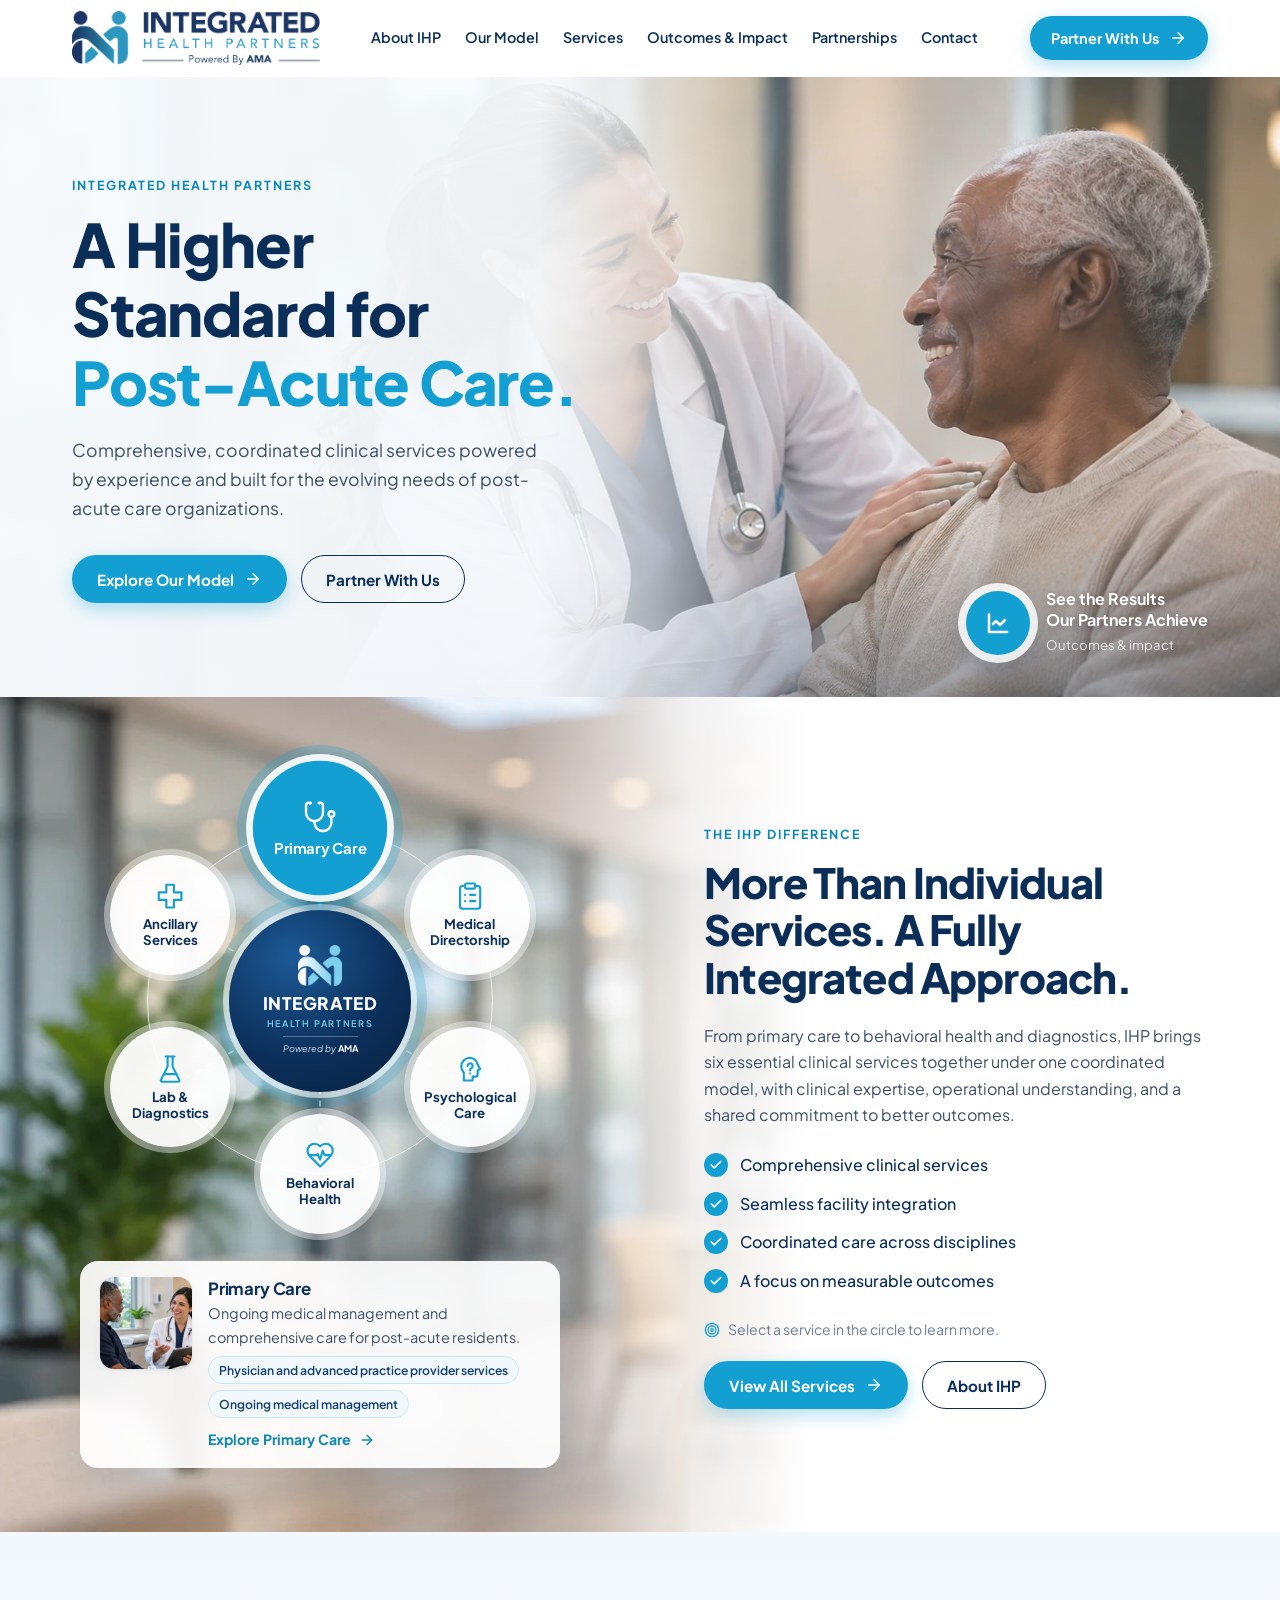
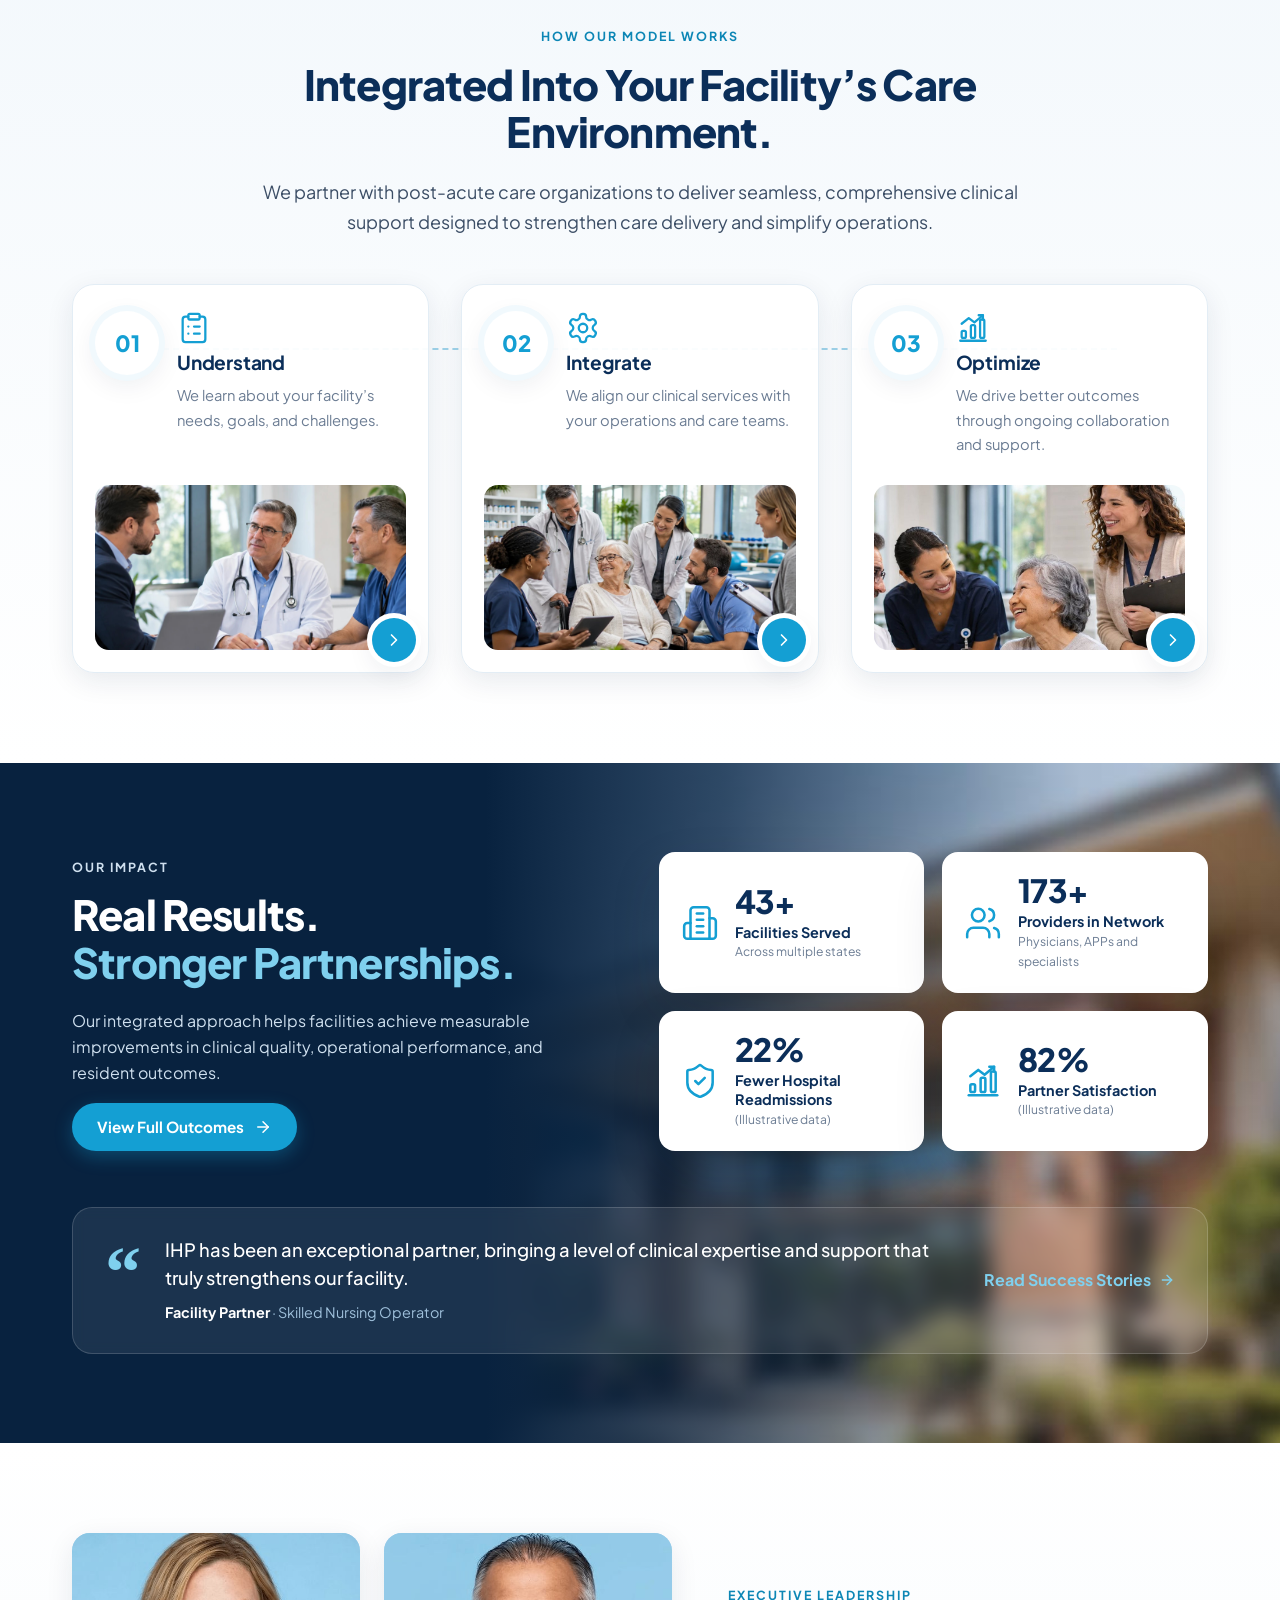
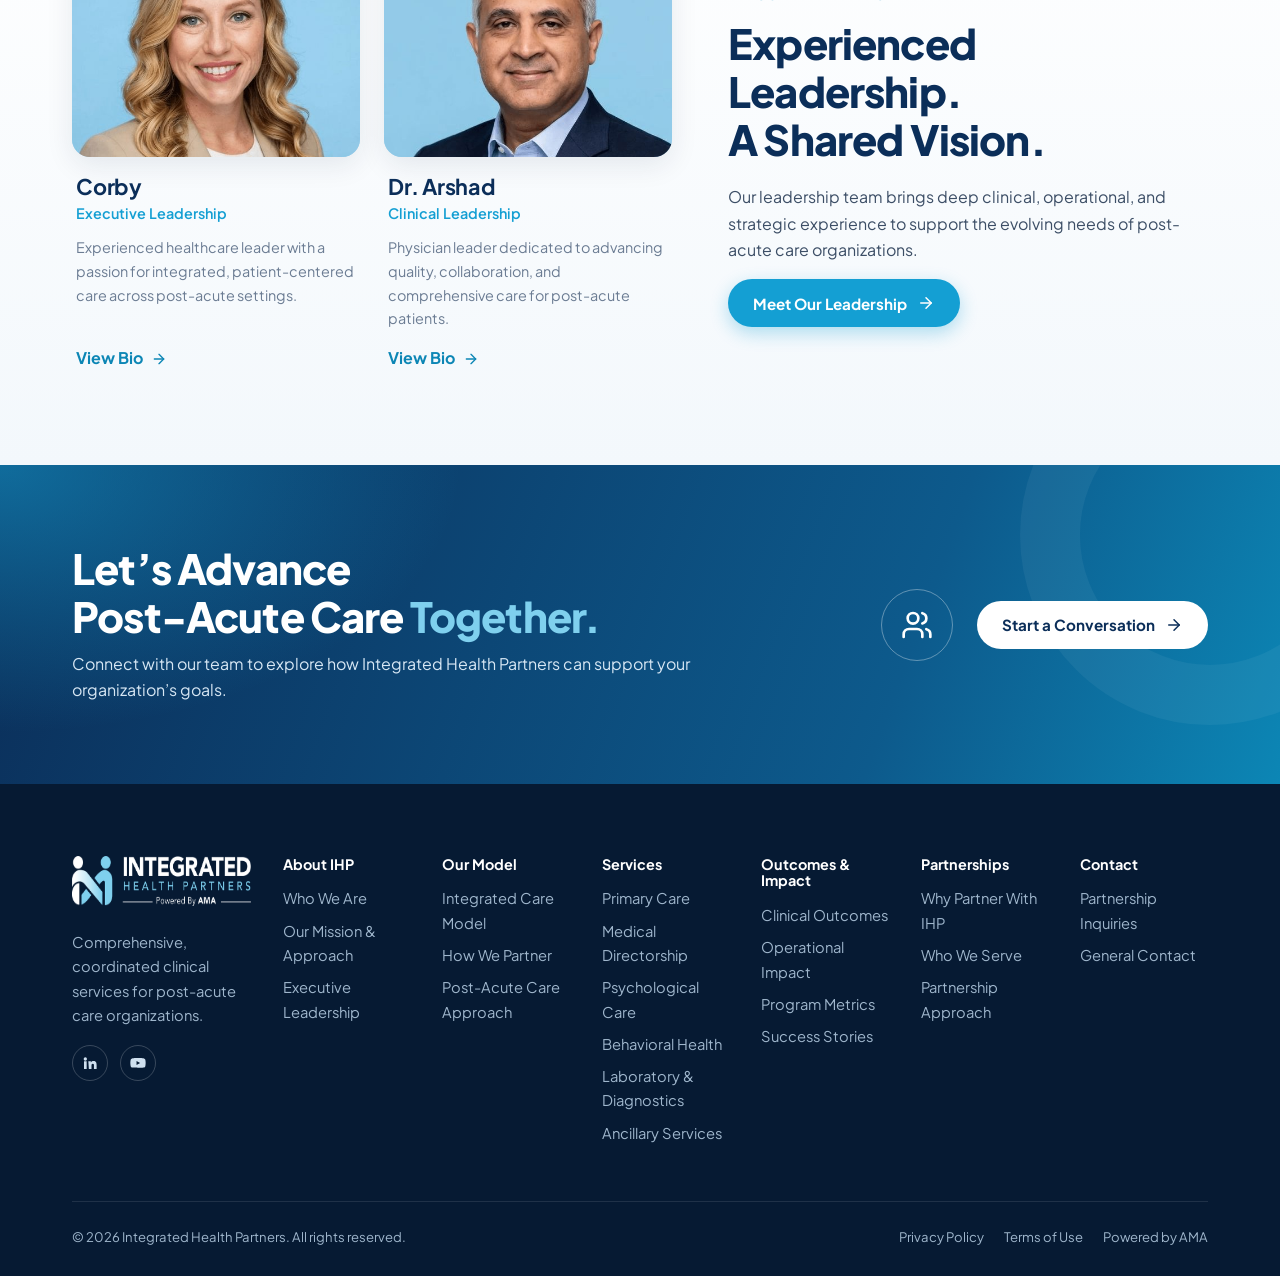
==== commit b6ad6cb7: "Fix section link landing, redesign Services explorer, polish homepage - Every link to a section (men" ====
--- a/index.html
+++ b/index.html
@@ -49,9 +49,9 @@
         <a class="btn btn--outline" href="contact.html#partnership-inquiries">Partner With Us</a>
       </div>
     </div>
-    <a class="hero-badge reveal reveal-d2" href="#ihp-difference">
-      <span class="play play--arrow"><svg viewBox="0 0 24 24" fill="none" stroke="currentColor" stroke-width="2" stroke-linecap="round" stroke-linejoin="round" aria-hidden="true"><path d="M5 12h14"/><path d="m12 5 7 7-7 7"/></svg></span>
-      <span><strong>See How IHP <br>Makes a Difference</strong><span>Explore our integrated model</span></span>
+    <a class="hero-badge reveal reveal-d2" href="outcomes.html">
+      <span class="play play--arrow"><svg viewBox="0 0 24 24" fill="none" stroke="currentColor" stroke-width="2" stroke-linecap="round" stroke-linejoin="round" aria-hidden="true"><path d="M3 3v18h18"/><path d="m19 9-5 5-4-4-3 3"/></svg></span>
+      <span><strong>See the Results <br>Our Partners Achieve</strong><span>Outcomes &amp; impact</span></span>
     </a>
   </div>
 </section>
@@ -64,9 +64,9 @@
           <svg class="orbit-spokes" viewBox="0 0 100 100" aria-hidden="true"><line data-index="0" x1="50" y1="50" x2="50.0" y2="14.0"/><line data-index="1" x1="50" y1="50" x2="81.2" y2="32.0"/><line data-index="2" x1="50" y1="50" x2="81.2" y2="68.0"/><line data-index="3" x1="50" y1="50" x2="50.0" y2="86.0"/><line data-index="4" x1="50" y1="50" x2="18.8" y2="68.0"/><line data-index="5" x1="50" y1="50" x2="18.8" y2="32.0"/></svg>
           <div class="orbit-ring" aria-hidden="true"></div>
           <div class="orbit-core" aria-hidden="true"><img src="assets/img/ihp-mark-white.png" alt=""><strong>INTEGRATED</strong><span>HEALTH PARTNERS</span><em>Powered by <b>AMA</b></em></div>
-          <button class="orbit-node" type="button" data-index="0" aria-pressed="false" aria-controls="orbit-detail" style="left:50.0%;top:14.0%"><svg viewBox="0 0 24 24" fill="none" stroke="currentColor" stroke-width="2" stroke-linecap="round" stroke-linejoin="round" aria-hidden="true"><rect width="8" height="4" x="8" y="2" rx="1"/><path d="M16 4h2a2 2 0 0 1 2 2v14a2 2 0 0 1-2 2H6a2 2 0 0 1-2-2V6a2 2 0 0 1 2-2h2"/><path d="M12 11h4"/><path d="M12 16h4"/><path d="M8 11h.01"/><path d="M8 16h.01"/></svg><span>Medical Directorship</span></button><button class="orbit-node" type="button" data-index="1" aria-pressed="false" aria-controls="orbit-detail" style="left:81.2%;top:32.0%"><svg viewBox="0 0 24 24" fill="none" stroke="currentColor" stroke-width="2" stroke-linecap="round" stroke-linejoin="round" aria-hidden="true"><path d="M12 3a7 7 0 0 0-7 7c0 2 .8 3.7 2 4.9V21h7v-3h2a2 2 0 0 0 2-2v-3l2-1-2-3.6A7 7 0 0 0 12 3z"/><path d="M10 9.5a2 2 0 1 1 3 1.7c-.6.4-1 .9-1 1.6V13"/><path d="M12 15.5h.01"/></svg><span>Psychological Care</span></button><button class="orbit-node" type="button" data-index="2" aria-pressed="false" aria-controls="orbit-detail" style="left:81.2%;top:68.0%"><svg viewBox="0 0 24 24" fill="none" stroke="currentColor" stroke-width="2" stroke-linecap="round" stroke-linejoin="round" aria-hidden="true"><path d="M19 14c1.49-1.46 3-3.21 3-5.5A5.5 5.5 0 0 0 16.5 3c-1.76 0-3 .5-4.5 2-1.5-1.5-2.74-2-4.5-2A5.5 5.5 0 0 0 2 8.5c0 2.3 1.5 4.05 3 5.5l7 7Z"/><path d="M3.22 12H9.5l.5-1 2 4.5 2-7 1.5 3.5h5.27"/></svg><span>Behavioral Health</span></button><button class="orbit-node" type="button" data-index="3" aria-pressed="false" aria-controls="orbit-detail" style="left:50.0%;top:86.0%"><svg viewBox="0 0 24 24" fill="none" stroke="currentColor" stroke-width="2" stroke-linecap="round" stroke-linejoin="round" aria-hidden="true"><path d="M9 3h6v6h6v6h-6v6H9v-6H3V9h6z"/></svg><span>Ancillary Services</span></button><button class="orbit-node" type="button" data-index="4" aria-pressed="false" aria-controls="orbit-detail" style="left:18.8%;top:68.0%"><svg viewBox="0 0 24 24" fill="none" stroke="currentColor" stroke-width="2" stroke-linecap="round" stroke-linejoin="round" aria-hidden="true"><path d="M10 2v7.53a2 2 0 0 1-.21.9L4.72 20.55a1 1 0 0 0 .9 1.45h12.76a1 1 0 0 0 .9-1.45l-5.07-10.13A2 2 0 0 1 14 9.53V2"/><path d="M8.5 2h7"/><path d="M7 16h10"/></svg><span>Lab &amp; Diagnostics</span></button><button class="orbit-node" type="button" data-index="5" aria-pressed="false" aria-controls="orbit-detail" style="left:18.8%;top:32.0%"><svg viewBox="0 0 24 24" fill="none" stroke="currentColor" stroke-width="2" stroke-linecap="round" stroke-linejoin="round" aria-hidden="true"><path d="M4.8 2.3A.3.3 0 1 0 5 2H4a2 2 0 0 0-2 2v5a6 6 0 0 0 12 0V4a2 2 0 0 0-2-2h-1a.2.2 0 1 0 .3.3"/><path d="M8 15v1a6 6 0 0 0 12 0v-4"/><circle cx="20" cy="10" r="2"/></svg><span>Primary Care</span></button>
-        </div>
-        <div class="orbit-detail" id="orbit-detail" aria-live="polite"><div class="orbit-detail__item is-default" data-index="-1"><span class="orbit-detail__icon"><svg viewBox="0 0 24 24" fill="none" stroke="currentColor" stroke-width="2" stroke-linecap="round" stroke-linejoin="round" aria-hidden="true"><path d="m12 2 10 5-10 5L2 7z"/><path d="m2 17 10 5 10-5"/><path d="m2 12 10 5 10-5"/></svg></span><div><h3>Six services. One coordinated team.</h3><p>Select any service in the circle to see how it fits into IHP’s integrated model.</p></div></div><div class="orbit-detail__item" data-index="0" hidden><img class="orbit-detail__photo" src="assets/img/photos/svc-medical-directorship.jpg" alt="" loading="lazy"><div><h3>Medical Directorship</h3><p>Physician leadership and clinical oversight for your facility.</p><ul><li>Physician leadership and clinical oversight</li><li>Collaboration with facility administration and care teams</li></ul><a class="text-link" href="services.html#medical-directorship">Explore Medical Directorship <svg viewBox="0 0 24 24" fill="none" stroke="currentColor" stroke-width="2" stroke-linecap="round" stroke-linejoin="round" aria-hidden="true"><path d="M5 12h14"/><path d="m12 5 7 7-7 7"/></svg></a></div></div><div class="orbit-detail__item" data-index="1" hidden><img class="orbit-detail__photo" src="assets/img/photos/svc-psychological-care.jpg" alt="" loading="lazy"><div><h3>Psychological Care</h3><p>Assessment and treatment services to support mental health and well-being.</p><ul><li>Psychological assessment and treatment services</li><li>Mental health support for residents</li></ul><a class="text-link" href="services.html#psychological-care">Explore Psychological Care <svg viewBox="0 0 24 24" fill="none" stroke="currentColor" stroke-width="2" stroke-linecap="round" stroke-linejoin="round" aria-hidden="true"><path d="M5 12h14"/><path d="m12 5 7 7-7 7"/></svg></a></div></div><div class="orbit-detail__item" data-index="2" hidden><img class="orbit-detail__photo" src="assets/img/photos/svc-behavioral-health.jpg" alt="" loading="lazy"><div><h3>Behavioral Health</h3><p>Integrated behavioral health support for improved resident outcomes.</p><ul><li>Behavioral health management and support</li><li>Coordination with facility clinical teams</li></ul><a class="text-link" href="services.html#behavioral-health">Explore Behavioral Health <svg viewBox="0 0 24 24" fill="none" stroke="currentColor" stroke-width="2" stroke-linecap="round" stroke-linejoin="round" aria-hidden="true"><path d="M5 12h14"/><path d="m12 5 7 7-7 7"/></svg></a></div></div><div class="orbit-detail__item" data-index="3" hidden><img class="orbit-detail__photo" src="assets/img/photos/svc-ancillary-services.jpg" alt="" loading="lazy"><div><h3>Ancillary Services</h3><p>Supporting clinical services and coordinated access to specialty care.</p><ul><li>Additional supporting clinical services</li><li>Coordinated access to specialty and ancillary care</li></ul><a class="text-link" href="services.html#ancillary-services">Explore Ancillary Services <svg viewBox="0 0 24 24" fill="none" stroke="currentColor" stroke-width="2" stroke-linecap="round" stroke-linejoin="round" aria-hidden="true"><path d="M5 12h14"/><path d="m12 5 7 7-7 7"/></svg></a></div></div><div class="orbit-detail__item" data-index="4" hidden><img class="orbit-detail__photo" src="assets/img/photos/svc-lab-diagnostics.jpg" alt="" loading="lazy"><div><h3>Laboratory &amp; Diagnostics</h3><p>On-site lab testing and diagnostic imaging to speed clinical decisions.</p><ul><li>Laboratory testing and related support</li><li>X-ray and diagnostic imaging services</li></ul><a class="text-link" href="services.html#lab-diagnostics">Explore Laboratory &amp; Diagnostics <svg viewBox="0 0 24 24" fill="none" stroke="currentColor" stroke-width="2" stroke-linecap="round" stroke-linejoin="round" aria-hidden="true"><path d="M5 12h14"/><path d="m12 5 7 7-7 7"/></svg></a></div></div><div class="orbit-detail__item" data-index="5" hidden><img class="orbit-detail__photo" src="assets/img/photos/svc-primary-care.jpg" alt="" loading="lazy"><div><h3>Primary Care</h3><p>Ongoing medical management and comprehensive care for post-acute residents.</p><ul><li>Physician and advanced practice provider services</li><li>Ongoing medical management</li></ul><a class="text-link" href="services.html#primary-care">Explore Primary Care <svg viewBox="0 0 24 24" fill="none" stroke="currentColor" stroke-width="2" stroke-linecap="round" stroke-linejoin="round" aria-hidden="true"><path d="M5 12h14"/><path d="m12 5 7 7-7 7"/></svg></a></div></div></div>
+          <button class="orbit-node" type="button" data-index="0" aria-pressed="false" aria-controls="orbit-detail" style="left:50.0%;top:14.0%"><svg viewBox="0 0 24 24" fill="none" stroke="currentColor" stroke-width="2" stroke-linecap="round" stroke-linejoin="round" aria-hidden="true"><path d="M4.8 2.3A.3.3 0 1 0 5 2H4a2 2 0 0 0-2 2v5a6 6 0 0 0 12 0V4a2 2 0 0 0-2-2h-1a.2.2 0 1 0 .3.3"/><path d="M8 15v1a6 6 0 0 0 12 0v-4"/><circle cx="20" cy="10" r="2"/></svg><span>Primary Care</span></button><button class="orbit-node" type="button" data-index="1" aria-pressed="false" aria-controls="orbit-detail" style="left:81.2%;top:32.0%"><svg viewBox="0 0 24 24" fill="none" stroke="currentColor" stroke-width="2" stroke-linecap="round" stroke-linejoin="round" aria-hidden="true"><rect width="8" height="4" x="8" y="2" rx="1"/><path d="M16 4h2a2 2 0 0 1 2 2v14a2 2 0 0 1-2 2H6a2 2 0 0 1-2-2V6a2 2 0 0 1 2-2h2"/><path d="M12 11h4"/><path d="M12 16h4"/><path d="M8 11h.01"/><path d="M8 16h.01"/></svg><span>Medical Directorship</span></button><button class="orbit-node" type="button" data-index="2" aria-pressed="false" aria-controls="orbit-detail" style="left:81.2%;top:68.0%"><svg viewBox="0 0 24 24" fill="none" stroke="currentColor" stroke-width="2" stroke-linecap="round" stroke-linejoin="round" aria-hidden="true"><path d="M12 3a7 7 0 0 0-7 7c0 2 .8 3.7 2 4.9V21h7v-3h2a2 2 0 0 0 2-2v-3l2-1-2-3.6A7 7 0 0 0 12 3z"/><path d="M10 9.5a2 2 0 1 1 3 1.7c-.6.4-1 .9-1 1.6V13"/><path d="M12 15.5h.01"/></svg><span>Psychological Care</span></button><button class="orbit-node" type="button" data-index="3" aria-pressed="false" aria-controls="orbit-detail" style="left:50.0%;top:86.0%"><svg viewBox="0 0 24 24" fill="none" stroke="currentColor" stroke-width="2" stroke-linecap="round" stroke-linejoin="round" aria-hidden="true"><path d="M19 14c1.49-1.46 3-3.21 3-5.5A5.5 5.5 0 0 0 16.5 3c-1.76 0-3 .5-4.5 2-1.5-1.5-2.74-2-4.5-2A5.5 5.5 0 0 0 2 8.5c0 2.3 1.5 4.05 3 5.5l7 7Z"/><path d="M3.22 12H9.5l.5-1 2 4.5 2-7 1.5 3.5h5.27"/></svg><span>Behavioral Health</span></button><button class="orbit-node" type="button" data-index="4" aria-pressed="false" aria-controls="orbit-detail" style="left:18.8%;top:68.0%"><svg viewBox="0 0 24 24" fill="none" stroke="currentColor" stroke-width="2" stroke-linecap="round" stroke-linejoin="round" aria-hidden="true"><path d="M10 2v7.53a2 2 0 0 1-.21.9L4.72 20.55a1 1 0 0 0 .9 1.45h12.76a1 1 0 0 0 .9-1.45l-5.07-10.13A2 2 0 0 1 14 9.53V2"/><path d="M8.5 2h7"/><path d="M7 16h10"/></svg><span>Lab &amp; Diagnostics</span></button><button class="orbit-node" type="button" data-index="5" aria-pressed="false" aria-controls="orbit-detail" style="left:18.8%;top:32.0%"><svg viewBox="0 0 24 24" fill="none" stroke="currentColor" stroke-width="2" stroke-linecap="round" stroke-linejoin="round" aria-hidden="true"><path d="M9 3h6v6h6v6h-6v6H9v-6H3V9h6z"/></svg><span>Ancillary Services</span></button>
+        </div>
+        <div class="orbit-detail" id="orbit-detail" aria-live="polite"><div class="orbit-detail__item is-default" data-index="-1"><span class="orbit-detail__icon"><svg viewBox="0 0 24 24" fill="none" stroke="currentColor" stroke-width="2" stroke-linecap="round" stroke-linejoin="round" aria-hidden="true"><path d="m12 2 10 5-10 5L2 7z"/><path d="m2 17 10 5 10-5"/><path d="m2 12 10 5 10-5"/></svg></span><div><h3>Six services. One coordinated team.</h3><p>Select any service in the circle to see how it fits into IHP’s integrated model.</p></div></div><div class="orbit-detail__item" data-index="0" hidden><img class="orbit-detail__photo" src="assets/img/photos/svc-primary-care.jpg" alt="" loading="lazy"><div><h3>Primary Care</h3><p>Ongoing medical management and comprehensive care for post-acute residents.</p><ul><li>Physician and advanced practice provider services</li><li>Ongoing medical management</li></ul><a class="text-link" href="services.html#primary-care">Explore Primary Care <svg viewBox="0 0 24 24" fill="none" stroke="currentColor" stroke-width="2" stroke-linecap="round" stroke-linejoin="round" aria-hidden="true"><path d="M5 12h14"/><path d="m12 5 7 7-7 7"/></svg></a></div></div><div class="orbit-detail__item" data-index="1" hidden><img class="orbit-detail__photo" src="assets/img/photos/svc-medical-directorship.jpg" alt="" loading="lazy"><div><h3>Medical Directorship</h3><p>Physician leadership and clinical oversight for your facility.</p><ul><li>Physician leadership and clinical oversight</li><li>Collaboration with facility administration and care teams</li></ul><a class="text-link" href="services.html#medical-directorship">Explore Medical Directorship <svg viewBox="0 0 24 24" fill="none" stroke="currentColor" stroke-width="2" stroke-linecap="round" stroke-linejoin="round" aria-hidden="true"><path d="M5 12h14"/><path d="m12 5 7 7-7 7"/></svg></a></div></div><div class="orbit-detail__item" data-index="2" hidden><img class="orbit-detail__photo" src="assets/img/photos/svc-psychological-care.jpg" alt="" loading="lazy"><div><h3>Psychological Care</h3><p>Assessment and treatment services to support mental health and well-being.</p><ul><li>Psychological assessment and treatment services</li><li>Mental health support for residents</li></ul><a class="text-link" href="services.html#psychological-care">Explore Psychological Care <svg viewBox="0 0 24 24" fill="none" stroke="currentColor" stroke-width="2" stroke-linecap="round" stroke-linejoin="round" aria-hidden="true"><path d="M5 12h14"/><path d="m12 5 7 7-7 7"/></svg></a></div></div><div class="orbit-detail__item" data-index="3" hidden><img class="orbit-detail__photo" src="assets/img/photos/svc-behavioral-health.jpg" alt="" loading="lazy"><div><h3>Behavioral Health</h3><p>Integrated behavioral health support for improved resident outcomes.</p><ul><li>Behavioral health management and support</li><li>Coordination with facility clinical teams</li></ul><a class="text-link" href="services.html#behavioral-health">Explore Behavioral Health <svg viewBox="0 0 24 24" fill="none" stroke="currentColor" stroke-width="2" stroke-linecap="round" stroke-linejoin="round" aria-hidden="true"><path d="M5 12h14"/><path d="m12 5 7 7-7 7"/></svg></a></div></div><div class="orbit-detail__item" data-index="4" hidden><img class="orbit-detail__photo" src="assets/img/photos/svc-lab-diagnostics.jpg" alt="" loading="lazy"><div><h3>Laboratory &amp; Diagnostics</h3><p>On-site lab testing and diagnostic imaging to speed clinical decisions.</p><ul><li>Laboratory testing and related support</li><li>X-ray and diagnostic imaging services</li></ul><a class="text-link" href="services.html#lab-diagnostics">Explore Laboratory &amp; Diagnostics <svg viewBox="0 0 24 24" fill="none" stroke="currentColor" stroke-width="2" stroke-linecap="round" stroke-linejoin="round" aria-hidden="true"><path d="M5 12h14"/><path d="m12 5 7 7-7 7"/></svg></a></div></div><div class="orbit-detail__item" data-index="5" hidden><img class="orbit-detail__photo" src="assets/img/photos/svc-ancillary-services.jpg" alt="" loading="lazy"><div><h3>Ancillary Services</h3><p>Supporting clinical services and coordinated access to specialty care.</p><ul><li>Additional supporting clinical services</li><li>Coordinated access to specialty and ancillary care</li></ul><a class="text-link" href="services.html#ancillary-services">Explore Ancillary Services <svg viewBox="0 0 24 24" fill="none" stroke="currentColor" stroke-width="2" stroke-linecap="round" stroke-linejoin="round" aria-hidden="true"><path d="M5 12h14"/><path d="m12 5 7 7-7 7"/></svg></a></div></div></div>
       </div>
     </div>
     <div class="difference-copy reveal reveal-d2">
--- a/assets/css/styles.css
+++ b/assets/css/styles.css
@@ -758,3 +758,91 @@
 .leader { display: flex; flex-direction: column; }
 .leader-body { display: flex; flex-direction: column; flex: 1; }
 .leader-body .text-link { margin-top: auto; }
+
+/* ---- Services explorer (tabs + detail panel) --------------------------- */
+.svc-explorer { display: grid; grid-template-columns: minmax(280px, 360px) minmax(0, 1fr); gap: 28px; align-items: start; }
+.svc-tabs { display: flex; flex-direction: column; gap: 8px; position: sticky; top: calc(var(--header-h) + 76px); }
+.svc-tab {
+  position: relative; display: grid; grid-template-columns: auto 1fr auto; gap: 14px; align-items: center;
+  width: 100%; padding: 14px 16px; text-align: left; cursor: pointer; font: inherit; color: var(--text);
+  background: transparent; border: 1px solid transparent; border-radius: 16px;
+  transition: background .25s ease, border-color .25s ease, box-shadow .25s ease;
+}
+.svc-tab::before { content: ""; position: absolute; left: 0; top: 14px; bottom: 14px; width: 3px; border-radius: 3px; background: var(--teal-500); transform: scaleY(0); transition: transform .25s ease; }
+.svc-tab:hover { background: rgba(255,255,255,.7); border-color: var(--line); }
+.svc-tab.is-active { background: #fff; border-color: #bfe2f2; box-shadow: var(--shadow); }
+.svc-tab.is-active::before { transform: scaleY(1); }
+.svc-tab__icon { width: 44px; height: 44px; border-radius: 12px; display: grid; place-items: center; background: var(--teal-100); color: var(--teal-600); transition: background .25s ease, color .25s ease; }
+.svc-tab__icon svg { width: 22px; height: 22px; }
+.svc-tab.is-active .svc-tab__icon { background: var(--teal-500); color: #fff; }
+.svc-tab__text strong { display: block; color: var(--ink); font-size: 1rem; line-height: 1.3; }
+.svc-tab__text small { display: block; color: var(--muted); font-size: .8rem; line-height: 1.4; margin-top: 2px; display: -webkit-box; -webkit-line-clamp: 2; -webkit-box-orient: vertical; overflow: hidden; }
+.svc-tab__arrow { color: var(--muted); opacity: 0; transform: translateX(-4px); transition: opacity .25s ease, transform .25s ease; }
+.svc-tab__arrow svg { width: 18px; height: 18px; }
+.svc-tab:hover .svc-tab__arrow, .svc-tab.is-active .svc-tab__arrow { opacity: 1; transform: none; color: var(--teal-500); }
+
+/* All panels share one grid cell, so the stage keeps the tallest panel's height and switching never shifts the page */
+.svc-stage { display: grid; background: #fff; border: 1px solid var(--line); border-radius: 24px; box-shadow: var(--shadow-lg); overflow: hidden; }
+.svc-pane { grid-area: 1 / 1; display: flex; flex-direction: column; opacity: 0; visibility: hidden; transform: translateY(8px); transition: opacity .35s ease, transform .35s ease, visibility .35s; }
+.svc-pane.is-active { opacity: 1; visibility: visible; transform: none; }
+.svc-pane__media { position: relative; aspect-ratio: 16 / 6.4; overflow: hidden; background: #dbe9f3; }
+.svc-pane__media img { width: 100%; height: 100%; object-fit: cover; object-position: center 30%; transform: scale(1.04); transition: transform 1.2s ease; }
+.svc-pane.is-active .svc-pane__media img { transform: none; }
+.svc-pane__media::after { content: ""; position: absolute; inset: 0; background: linear-gradient(0deg, rgba(8,34,63,.45), rgba(8,34,63,0) 45%); }
+.svc-pane__badge { position: absolute; left: 20px; bottom: 18px; z-index: 1; display: inline-flex; align-items: center; gap: 8px; padding: 8px 14px 8px 10px; border-radius: 999px; background: rgba(255,255,255,.92); backdrop-filter: blur(6px); color: var(--navy-800); font-weight: 700; font-size: .85rem; }
+.svc-pane__badge svg { width: 18px; height: 18px; color: var(--teal-500); }
+.svc-pane__body { padding: clamp(22px, 3vw, 36px); display: flex; flex-direction: column; flex: 1; }
+.svc-pane__body .eyebrow { margin-bottom: 8px; }
+.svc-pane__body h3 { font-size: clamp(1.5rem, 2.4vw, 1.9rem); margin-bottom: 8px; }
+.svc-pane__lead { font-size: 1.05rem; color: var(--text); margin-bottom: 22px; }
+.svc-pane__body h4 { font-size: .78rem; letter-spacing: .14em; text-transform: uppercase; color: var(--muted); margin: 0 0 12px; }
+.svc-pane__list { list-style: none; display: grid; grid-template-columns: 1fr 1fr; gap: 12px 24px; margin: 0 0 24px; }
+.svc-pane__list li { display: flex; gap: 10px; align-items: flex-start; color: var(--navy-800); font-weight: 500; font-size: .95rem; line-height: 1.45; }
+.svc-pane__list .tick { flex-shrink: 0; width: 22px; height: 22px; border-radius: 50%; background: var(--teal-100); color: var(--teal-600); display: grid; place-items: center; margin-top: 1px; }
+.svc-pane__list .tick svg { width: 13px; height: 13px; stroke-width: 3; }
+.svc-pane__foot { margin-top: auto; padding-top: 20px; border-top: 1px solid var(--line); display: flex; align-items: center; justify-content: space-between; gap: 16px; flex-wrap: wrap; }
+.svc-pane__foot .status-pill { margin: 0; }
+.svc-pane__actions { display: flex; align-items: center; gap: 18px; flex-wrap: wrap; }
+.svc-next { display: inline-flex; align-items: center; gap: 6px; background: none; border: 0; padding: 6px 0; cursor: pointer; font: inherit; font-weight: 700; font-size: .9rem; color: var(--teal-600); }
+.svc-next svg { width: 16px; height: 16px; transition: transform .2s ease; }
+.svc-next:hover { color: var(--teal-700); }
+.svc-next:hover svg { transform: translateX(3px); }
+
+@media (max-width: 1100px) {
+  .svc-explorer { grid-template-columns: 290px minmax(0, 1fr); }
+  .svc-tab__text small { display: none; }
+  .svc-pane__list { grid-template-columns: 1fr; }
+}
+@media (max-width: 960px) {
+  .svc-explorer { grid-template-columns: 1fr; gap: 16px; }
+  .svc-tabs {
+    position: static; flex-direction: row; gap: 8px; overflow-x: auto; scroll-snap-type: x proximity;
+    margin: 0 calc(var(--gutter) * -1); padding: 4px var(--gutter) 10px; scrollbar-width: none;
+  }
+  .svc-tabs::-webkit-scrollbar { display: none; }
+  .svc-tab { width: auto; flex-shrink: 0; grid-template-columns: auto auto; gap: 8px; padding: 8px 14px 8px 8px; border-radius: 999px; background: #fff; border-color: var(--line); scroll-snap-align: start; }
+  .svc-tab::before, .svc-tab__arrow { display: none; }
+  .svc-tab__icon { width: 32px; height: 32px; border-radius: 50%; }
+  .svc-tab__icon svg { width: 17px; height: 17px; }
+  .svc-tab__text strong { font-size: .9rem; white-space: nowrap; }
+  .svc-tab.is-active { border-color: var(--teal-500); box-shadow: var(--shadow-sm); }
+  .svc-pane__media { aspect-ratio: 16 / 8; }
+}
+@media (max-width: 640px) {
+  .svc-pane__foot { flex-direction: column; align-items: flex-start; }
+  .svc-pane__actions .btn { width: 100%; justify-content: center; }
+  .svc-pane__actions { width: 100%; }
+}
+
+/* Diagram text scales with the diagram itself (container units), not the window */
+.orbit { container-type: inline-size; }
+.orbit-core { padding: 4cqw; }
+.orbit-core img { width: 30%; margin-bottom: 1.6cqw; }
+.orbit-core strong { font-size: 3.6cqw; letter-spacing: .03em; line-height: 1.15; }
+.orbit-core span { font-size: 1.9cqw; letter-spacing: .18em; margin-top: .4cqw; white-space: nowrap; }
+.orbit-core em { font-size: 1.9cqw; margin-top: 1cqw; padding-top: 1cqw; white-space: nowrap; }
+.orbit-node { font-size: 2.75cqw; gap: 1cqw; padding: 2cqw; }
+.orbit-node svg { width: 30%; }
+@media (max-width: 640px) { .orbit-node { width: 26%; font-size: 2.9cqw; gap: .6cqw; padding: 1.5cqw; } }
+/* Phones: the sticky section tabs already list the six services, so hide the duplicate pill row */
+@media (max-width: 960px) { .svc-tabs { display: none; } }
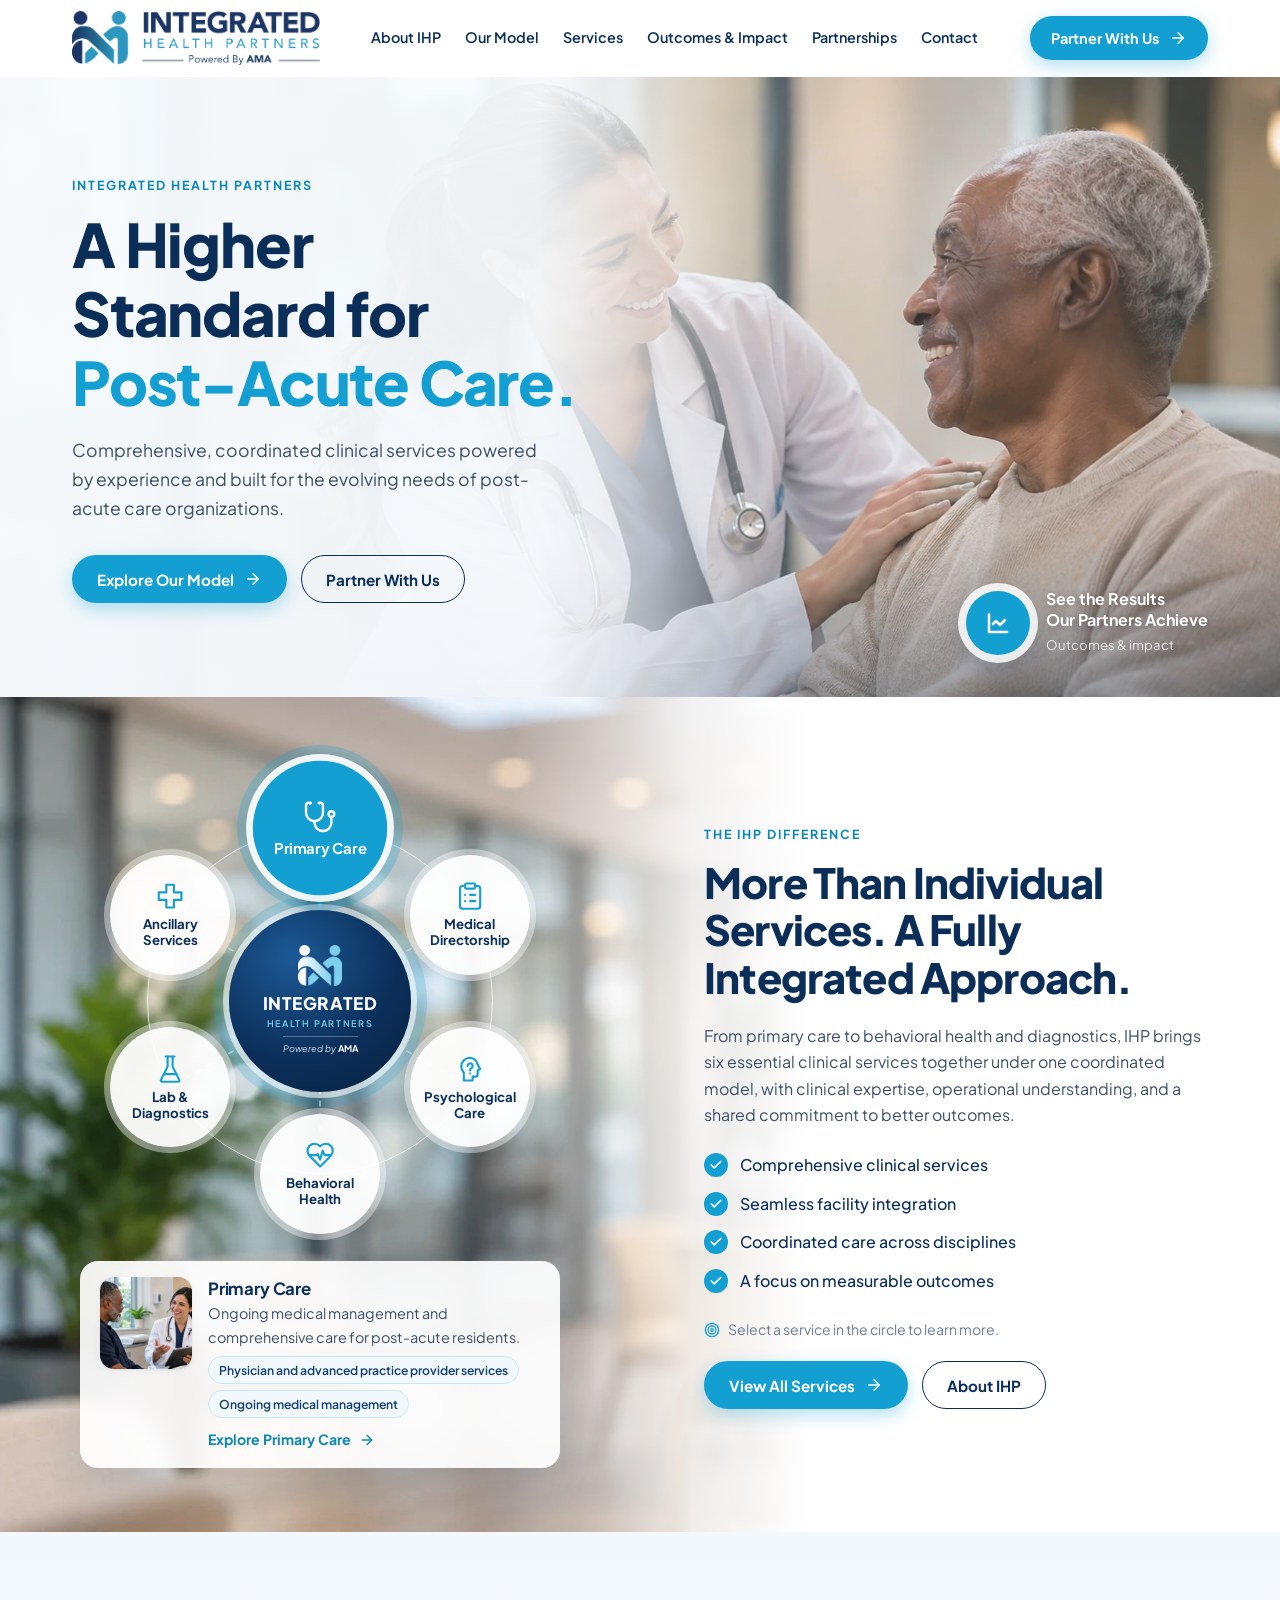
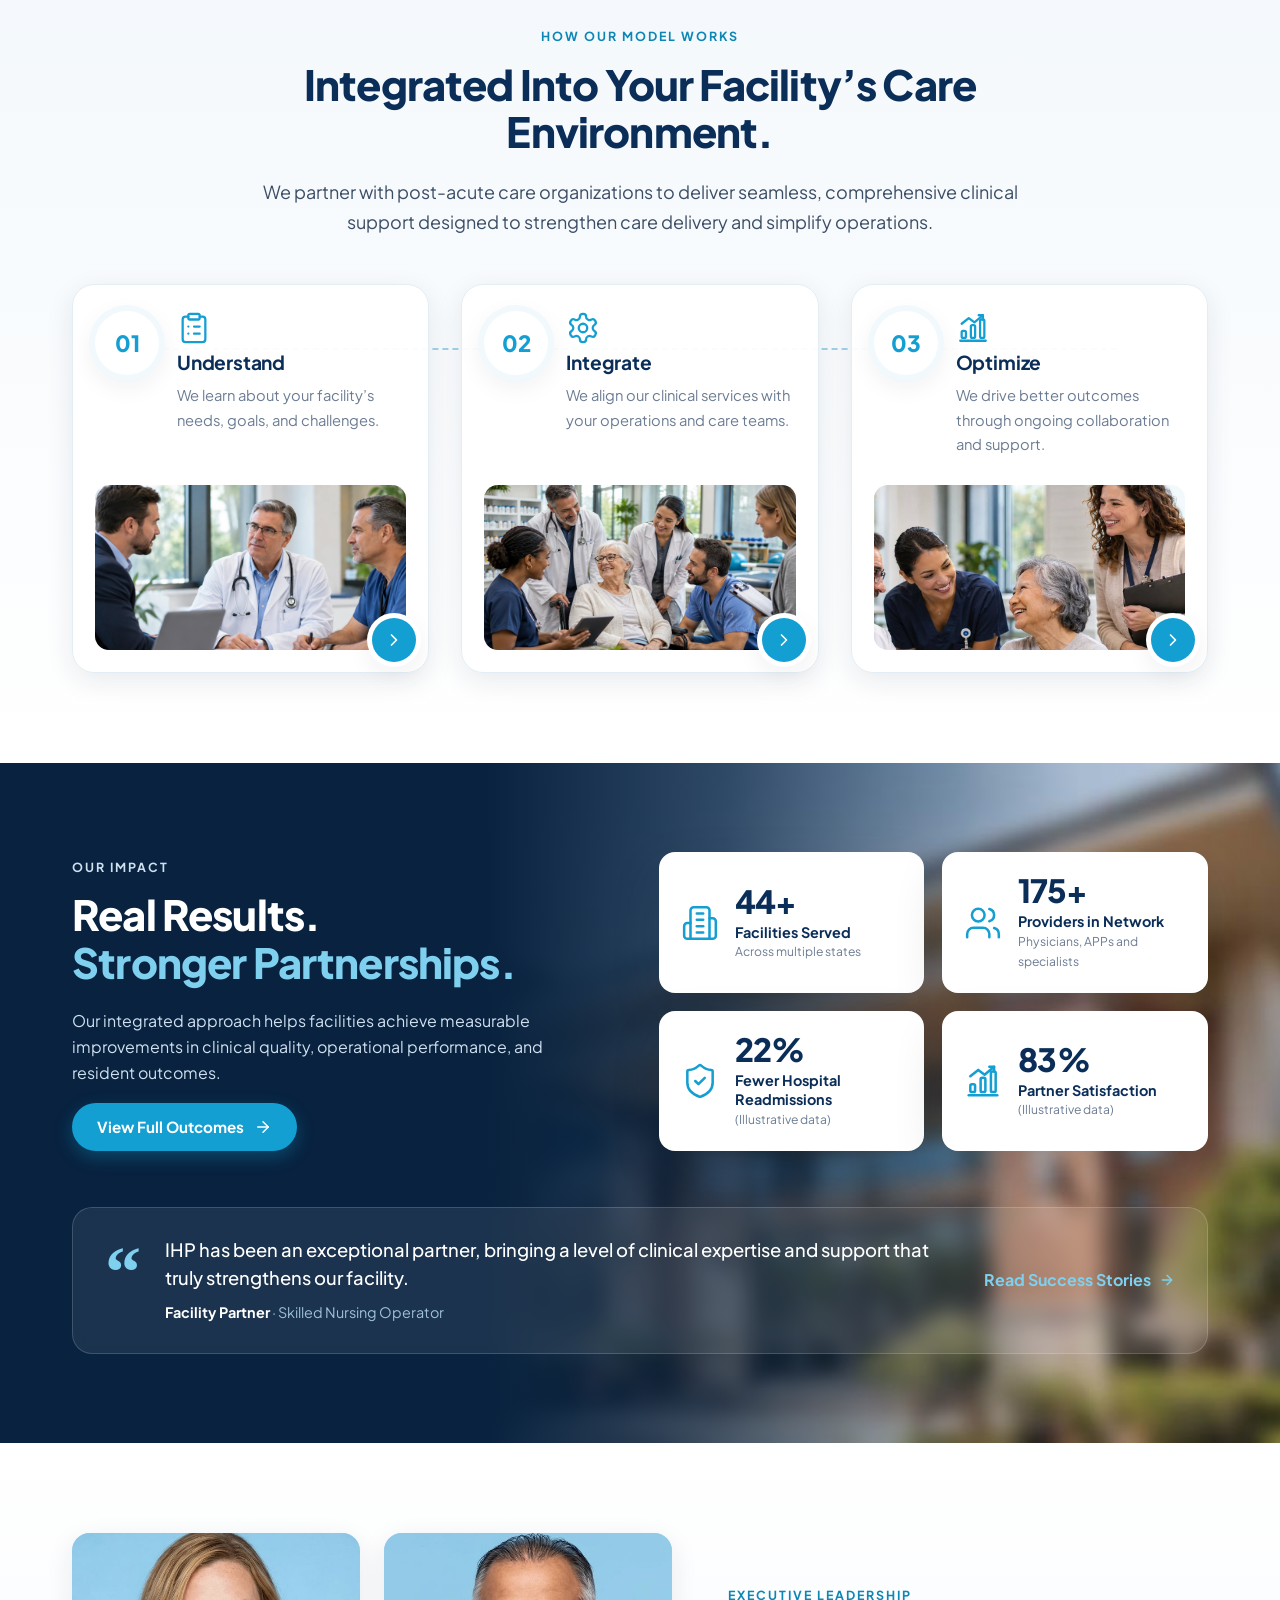
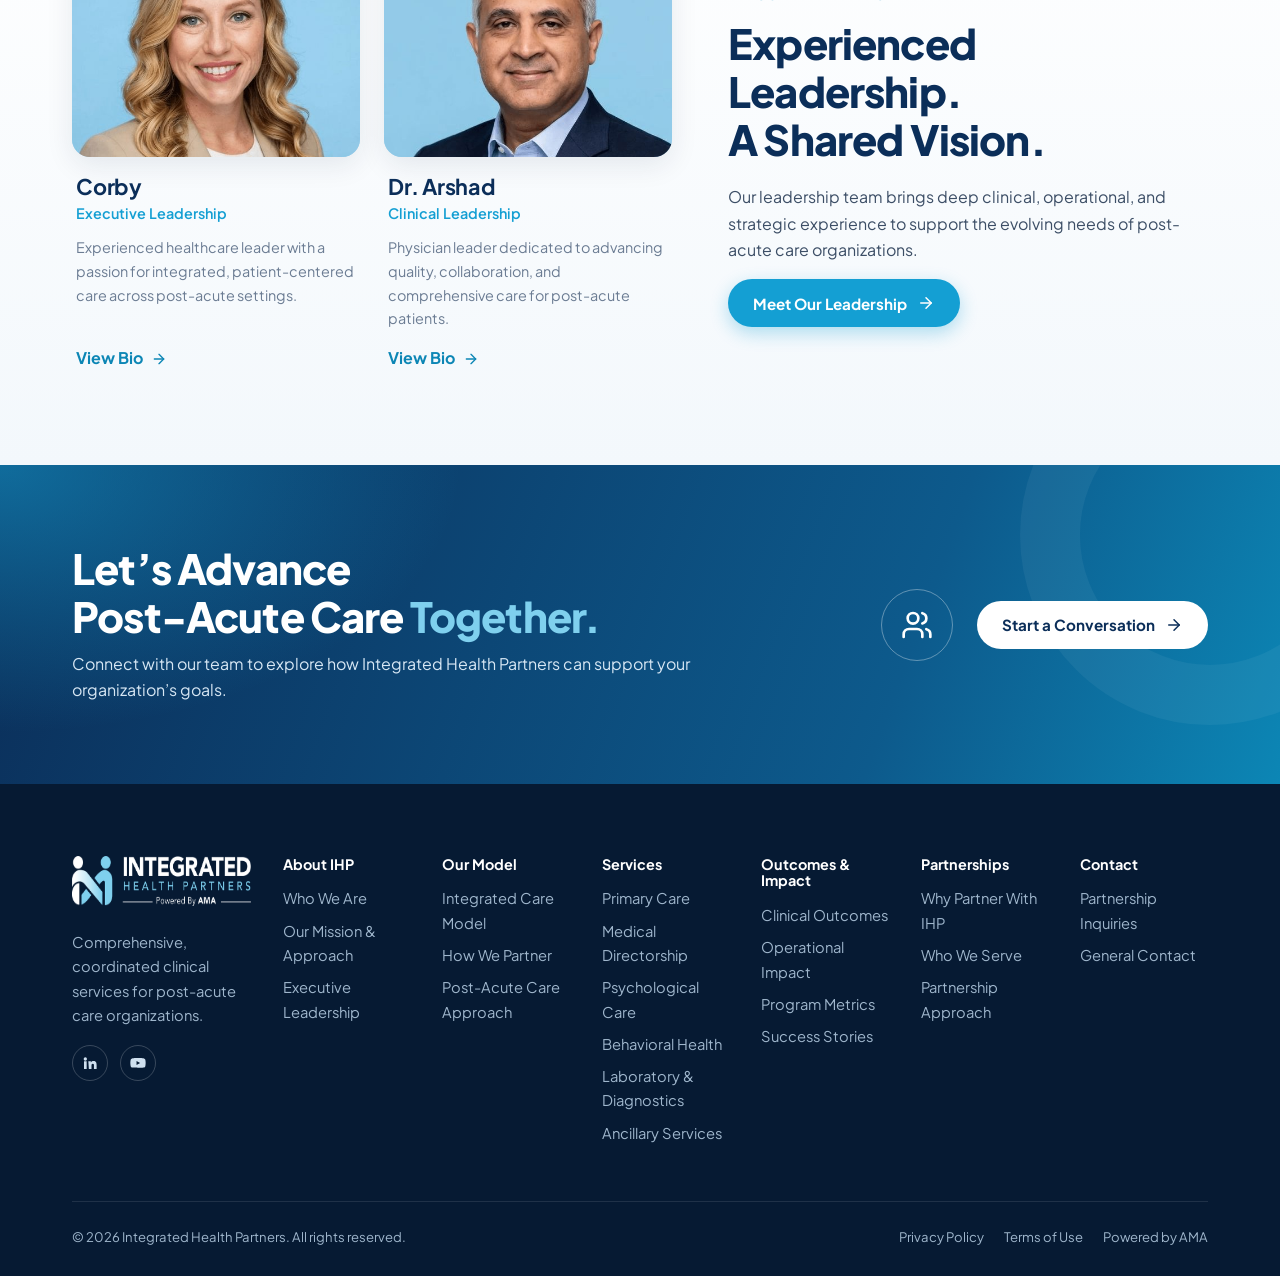
==== commit 939dea55: "Add link preview image and share tags Add a branded 1200x630 preview image and Open Graph / Twitter " ====
--- a/index.html
+++ b/index.html
@@ -9,6 +9,19 @@
   <meta property="og:title" content="Integrated Health Partners | A Higher Standard for Post-Acute Care">
   <meta property="og:description" content="Integrated Health Partners (IHP), powered by AMA, delivers comprehensive, coordinated clinical services for skilled nursing and post-acute care organizations.">
   <meta property="og:type" content="website">
+  <meta property="og:site_name" content="Integrated Health Partners">
+  <meta property="og:url" content="https://snf-provider-site.vercel.app/">
+  <meta property="og:image" content="https://snf-provider-site.vercel.app/assets/img/og-image.jpg">
+  <meta property="og:image:secure_url" content="https://snf-provider-site.vercel.app/assets/img/og-image.jpg">
+  <meta property="og:image:type" content="image/jpeg">
+  <meta property="og:image:width" content="1200">
+  <meta property="og:image:height" content="630">
+  <meta property="og:image:alt" content="Integrated Health Partners: A Higher Standard for Post-Acute Care">
+  <meta name="twitter:card" content="summary_large_image">
+  <meta name="twitter:title" content="Integrated Health Partners | A Higher Standard for Post-Acute Care">
+  <meta name="twitter:description" content="Integrated Health Partners (IHP), powered by AMA, delivers comprehensive, coordinated clinical services for skilled nursing and post-acute care organizations.">
+  <meta name="twitter:image" content="https://snf-provider-site.vercel.app/assets/img/og-image.jpg">
+  <link rel="canonical" href="https://snf-provider-site.vercel.app/">
   <link rel="icon" href="assets/img/favicon.png" type="image/png">
   <link rel="apple-touch-icon" href="assets/img/apple-touch-icon.png">
   <link rel="preconnect" href="https://fonts.googleapis.com">
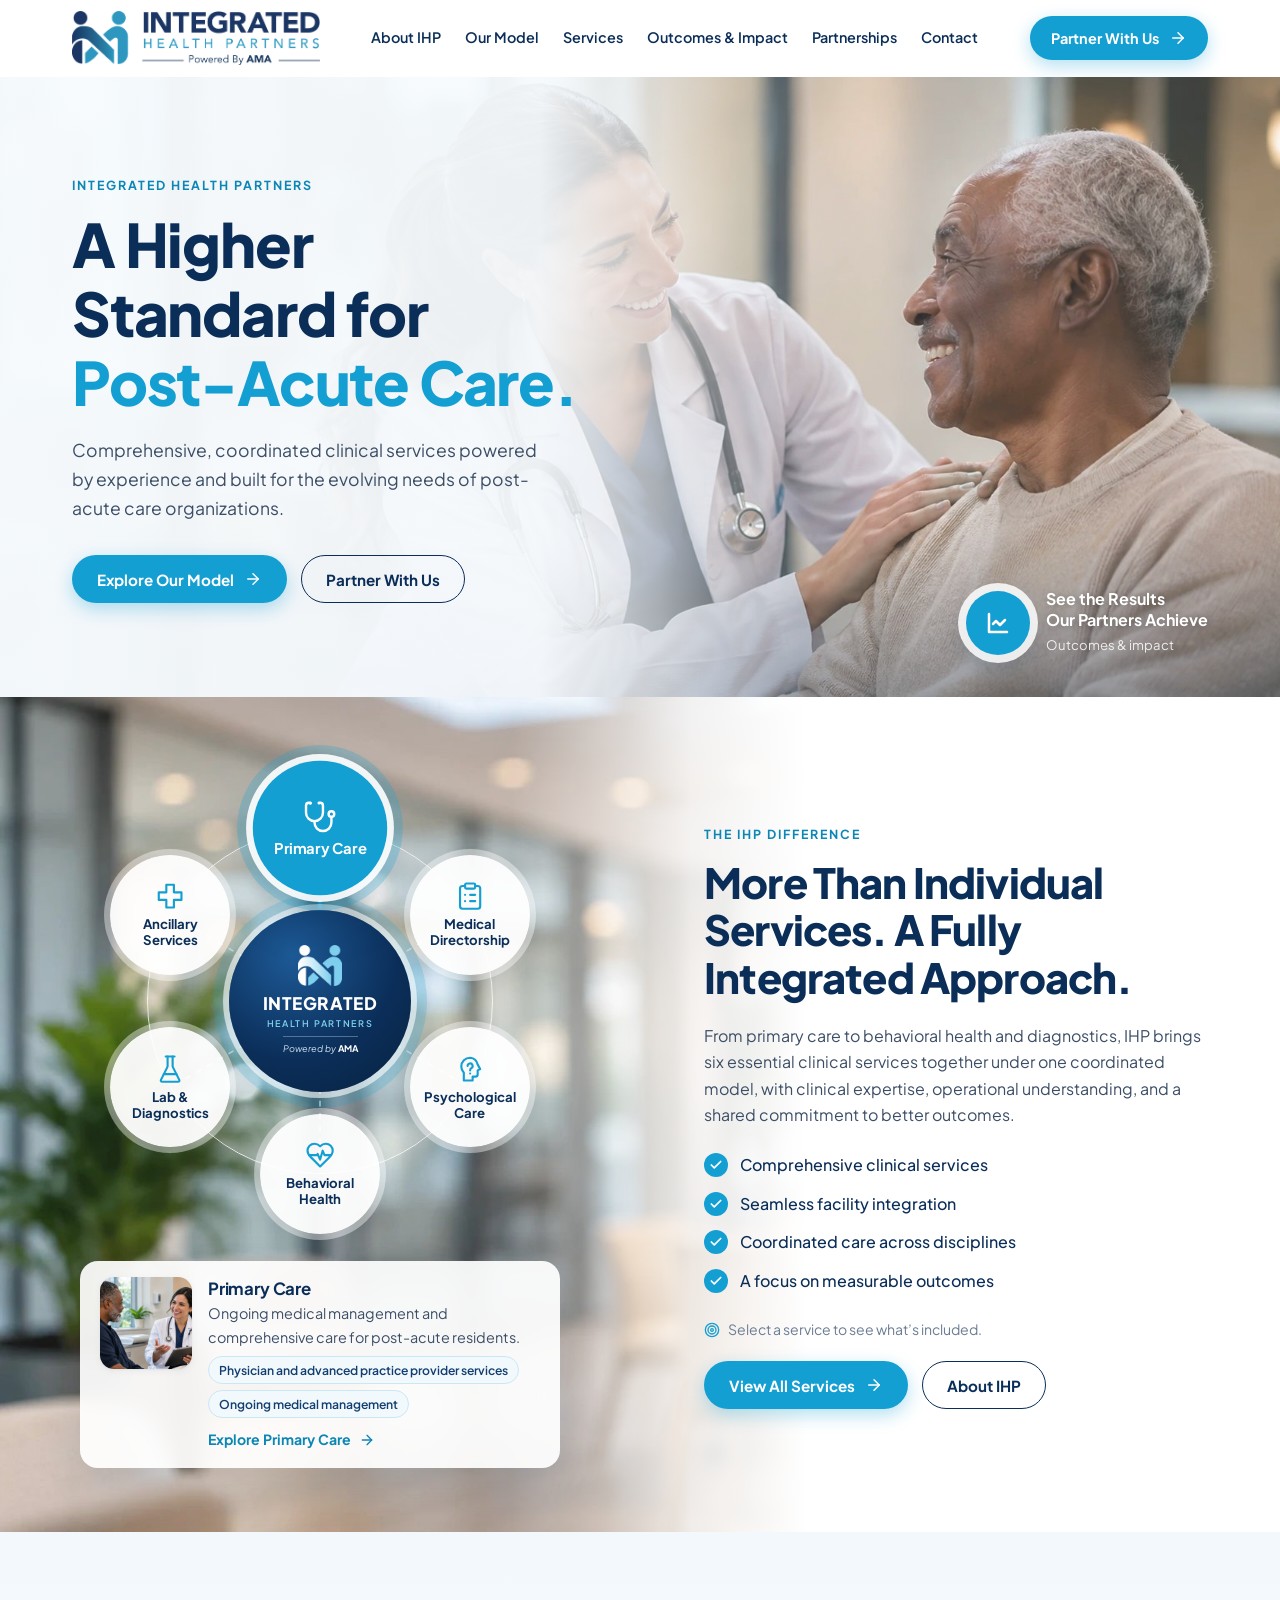
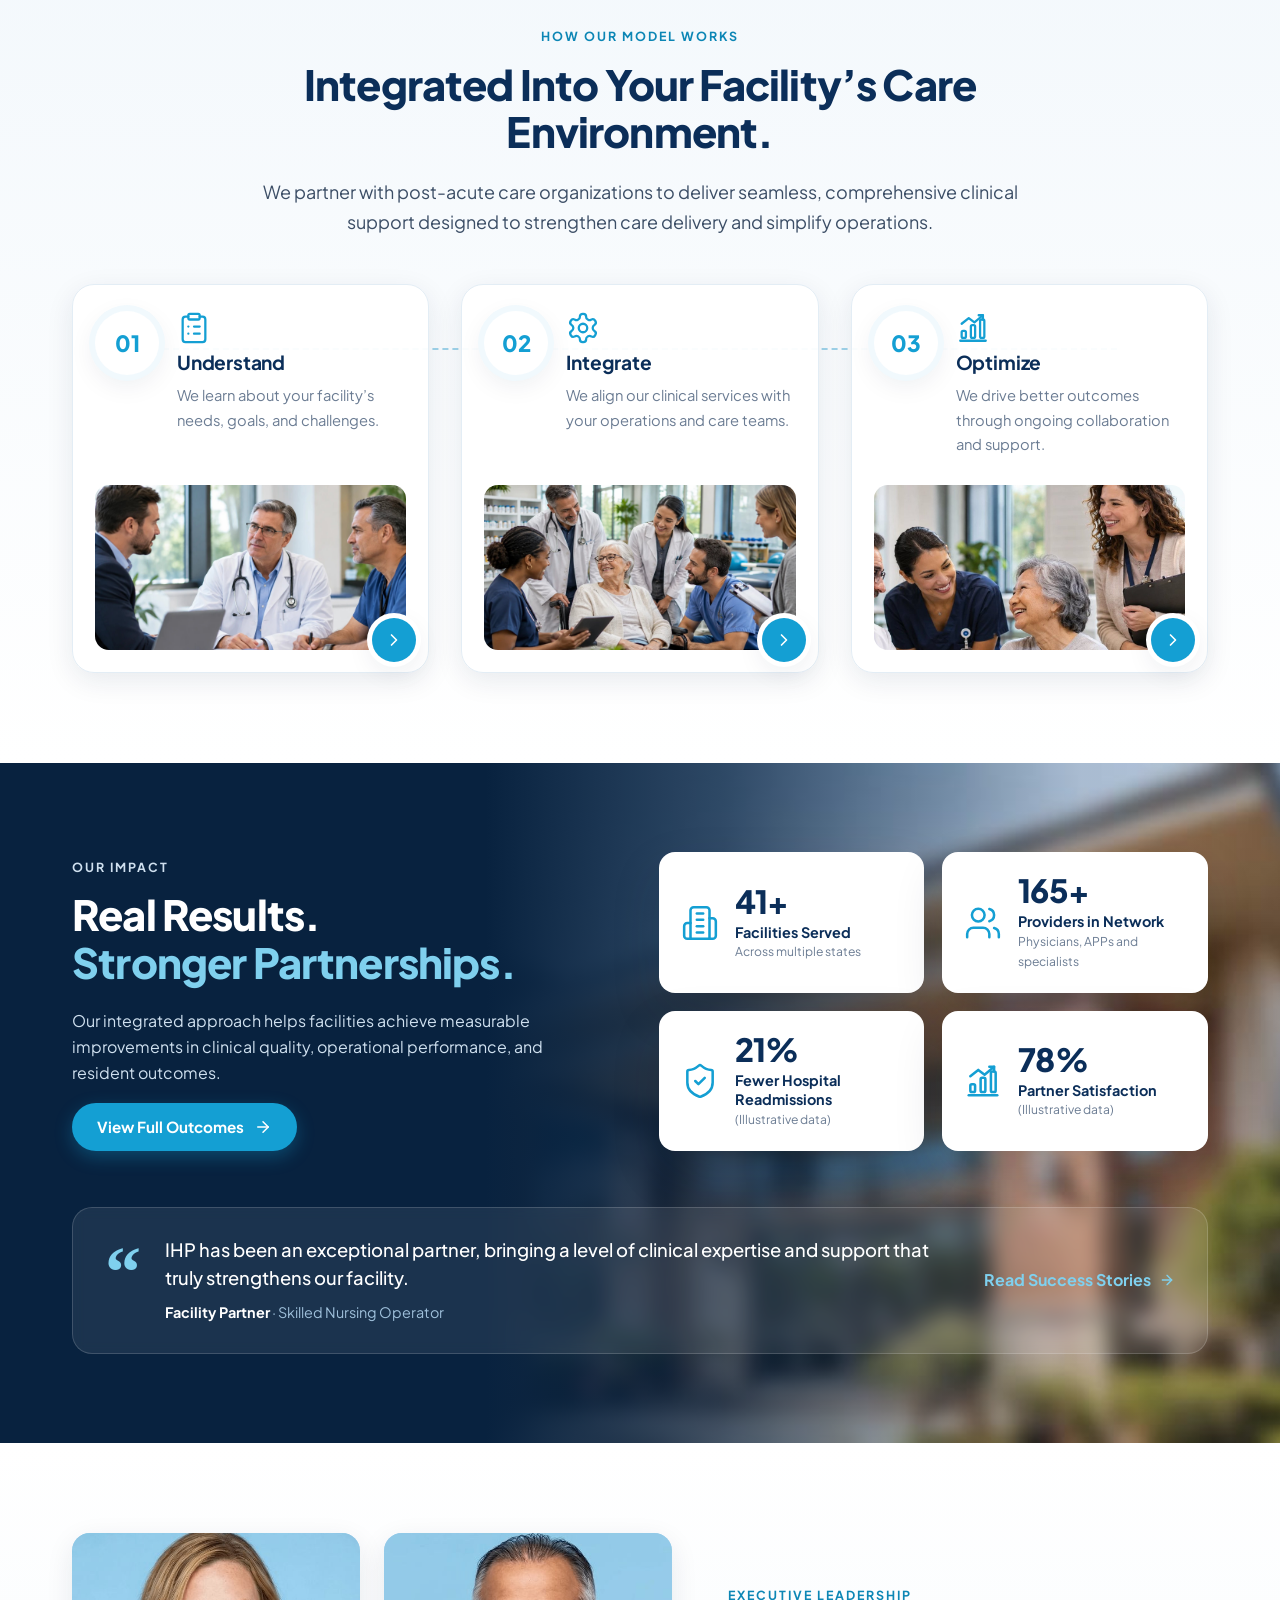
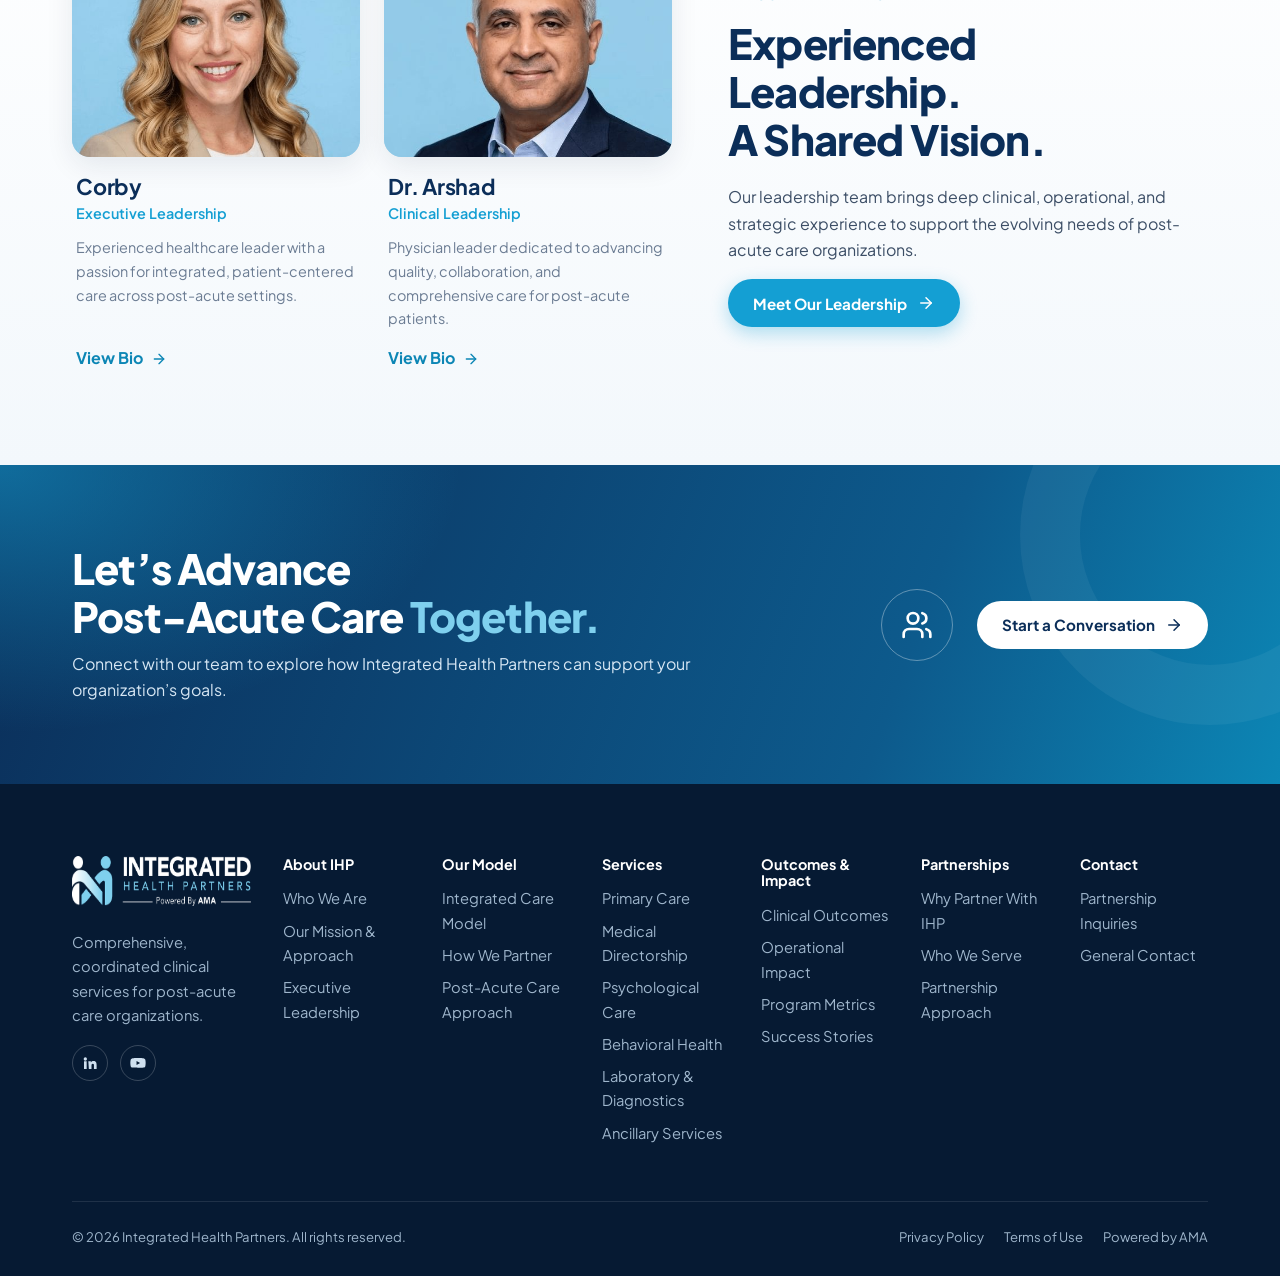
==== commit c95e3e52: "Make mobile homepage match the desktop look - Hero: photo fades up into the light background behind " ====
--- a/index.html
+++ b/index.html
@@ -92,7 +92,7 @@
         <li><span class="tick"><svg viewBox="0 0 24 24" fill="none" stroke="currentColor" stroke-width="2" stroke-linecap="round" stroke-linejoin="round" aria-hidden="true"><path d="M20 6 9 17l-5-5"/></svg></span>Coordinated care across disciplines</li>
         <li><span class="tick"><svg viewBox="0 0 24 24" fill="none" stroke="currentColor" stroke-width="2" stroke-linecap="round" stroke-linejoin="round" aria-hidden="true"><path d="M20 6 9 17l-5-5"/></svg></span>A focus on measurable outcomes</li>
       </ul>
-      <p class="hint"><svg viewBox="0 0 24 24" fill="none" stroke="currentColor" stroke-width="2" stroke-linecap="round" stroke-linejoin="round" aria-hidden="true"><circle cx="12" cy="12" r="10"/><circle cx="12" cy="12" r="6"/><circle cx="12" cy="12" r="2"/></svg>Select a service in the circle to learn more.</p>
+      <p class="hint"><svg viewBox="0 0 24 24" fill="none" stroke="currentColor" stroke-width="2" stroke-linecap="round" stroke-linejoin="round" aria-hidden="true"><circle cx="12" cy="12" r="10"/><circle cx="12" cy="12" r="6"/><circle cx="12" cy="12" r="2"/></svg>Select a service to see what’s included.</p>
       <div class="btn-row">
         <a class="btn btn--primary" href="services.html">View All Services <svg viewBox="0 0 24 24" fill="none" stroke="currentColor" stroke-width="2" stroke-linecap="round" stroke-linejoin="round" aria-hidden="true"><path d="M5 12h14"/><path d="m12 5 7 7-7 7"/></svg></a>
         <a class="btn btn--outline" href="about.html">About IHP</a>
--- a/assets/css/styles.css
+++ b/assets/css/styles.css
@@ -663,12 +663,18 @@
   .mobile-cta .btn { width: 100%; justify-content: center; }
   body.nav-open { overflow: hidden; }
 
-  .hero { display: flex; flex-direction: column-reverse; }
-  .hero-photo { position: relative; width: 100%; height: 340px; }
+  /* Phones/tablets: same blended look as desktop. The photo sits at the
+     bottom of the hero and fades up into the light background behind the text. */
+  .hero { display: block; }
   .hero::after { display: none; }
-  .hero-photo::before { background: linear-gradient(0deg, rgba(8,34,63,.5) 0%, rgba(8,34,63,0) 45%); }
-  .hero-grid { min-height: 0; padding-block: 48px 40px; position: static; }
-  .hero-badge { bottom: 24px; left: var(--gutter); right: auto; }
+  .hero-photo { position: absolute; top: auto; left: 0; right: 0; bottom: 0; width: 100%; height: 400px;
+    -webkit-mask-image: linear-gradient(180deg, transparent 0%, rgba(0,0,0,.6) 22%, #000 45%);
+    mask-image: linear-gradient(180deg, transparent 0%, rgba(0,0,0,.6) 22%, #000 45%); }
+  .hero-photo img { object-position: 78% 30%; }
+  .hero-photo::before { background: linear-gradient(0deg, rgba(8,34,63,.55) 0%, rgba(8,34,63,0) 40%); }
+  .hero-grid { min-height: 0; padding-block: 40px 330px; position: relative; display: block; }
+  .hero-copy { max-width: 560px; }
+  .hero-badge { position: absolute; bottom: 22px; left: var(--gutter); right: auto; gap: 12px; }
   .intro-grid, .impact-grid, .leaders-grid, .feature-row, .contact-grid, .split-head, .chart-grid { grid-template-columns: 1fr; }
   .split-head { gap: 16px; }
   .difference-grid { grid-template-columns: 1fr; }
@@ -707,7 +713,17 @@
   .orbit-detail__icon { width: 40px; height: 40px; }
   .quote-card { padding: 28px; }
   .step p { margin-left: 0; }
-  .hero-photo { height: 280px; }
+  .hero-photo { height: 330px; }
+  .hero-grid { padding-block: 32px 300px; }
+  .hero .eyebrow { font-size: .7rem; margin-bottom: 10px; }
+  .hero h1 { font-size: 2.35rem; margin-bottom: 14px; }
+  .hero .lead { font-size: 1rem; line-height: 1.6; margin-bottom: 22px; }
+  .hero .btn-row { flex-wrap: nowrap; gap: 10px; }
+  .hero .btn-row .btn { padding: 13px 18px; font-size: .9rem; }
+  .play { width: 48px; height: 48px; box-shadow: 0 0 0 5px rgba(255,255,255,.85), 0 8px 20px rgba(8,34,63,.35); }
+  .play svg { width: 20px; height: 20px; }
+  .hero-badge strong { font-size: .9rem; }
+  .hero-badge span span { font-size: .75rem; }
 }
 
 .mobile-cta { display: none; }
@@ -846,3 +862,12 @@
 @media (max-width: 640px) { .orbit-node { width: 26%; font-size: 2.9cqw; gap: .6cqw; padding: 1.5cqw; } }
 /* Phones: the sticky section tabs already list the six services, so hide the duplicate pill row */
 @media (max-width: 960px) { .svc-tabs { display: none; } }
+
+/* Phones/tablets: read the IHP Difference heading first, then use the diagram */
+@media (max-width: 960px) {
+  .difference { background: #fff; }
+  .difference::before { display: none; }
+  .difference-copy { order: -1; padding-bottom: 8px; }
+  .difference-media { background: #e9eef2 url("../img/photos/bg-interior-blur.jpg") center / cover no-repeat; padding-block: 40px; }
+  .difference-media::after { content: ""; position: absolute; inset: 0; pointer-events: none; background: linear-gradient(180deg, #fff 0%, rgba(255,255,255,0) 14%, rgba(255,255,255,0) 86%, #fff 100%); }
+}
